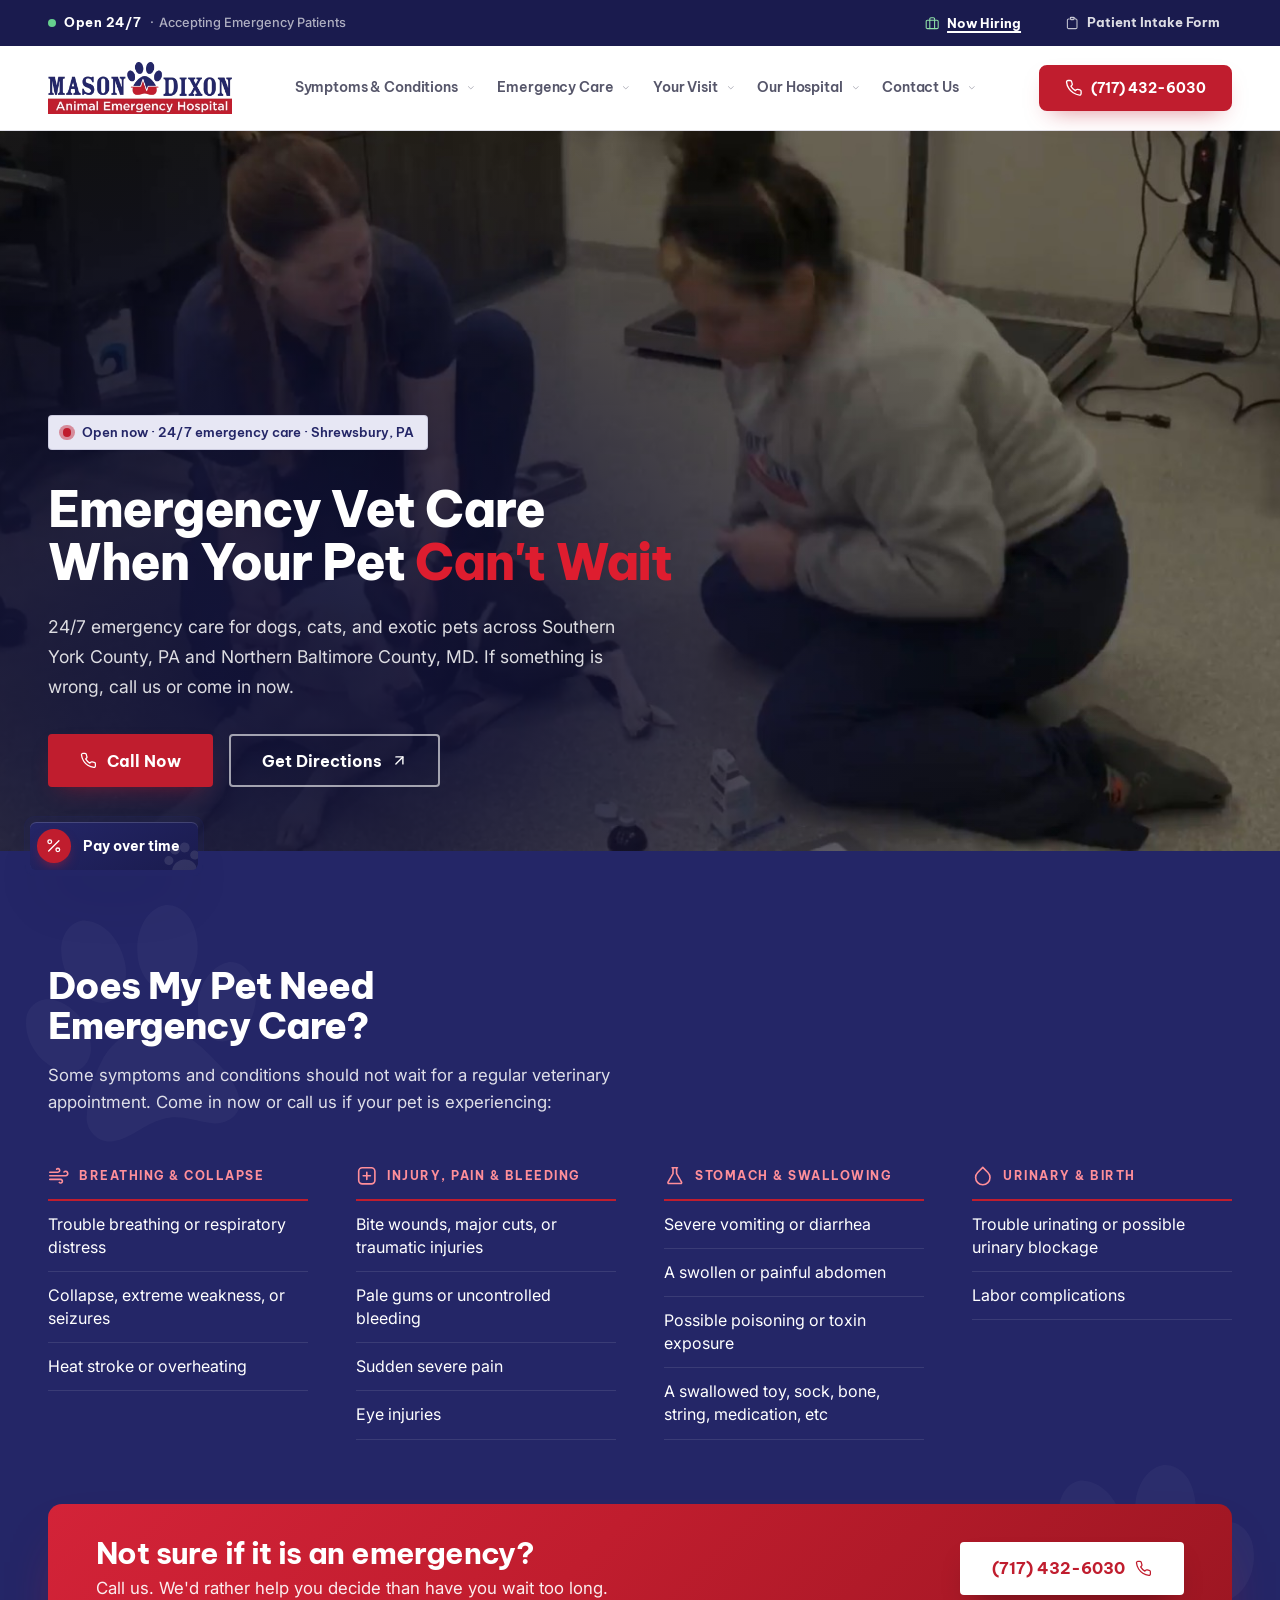
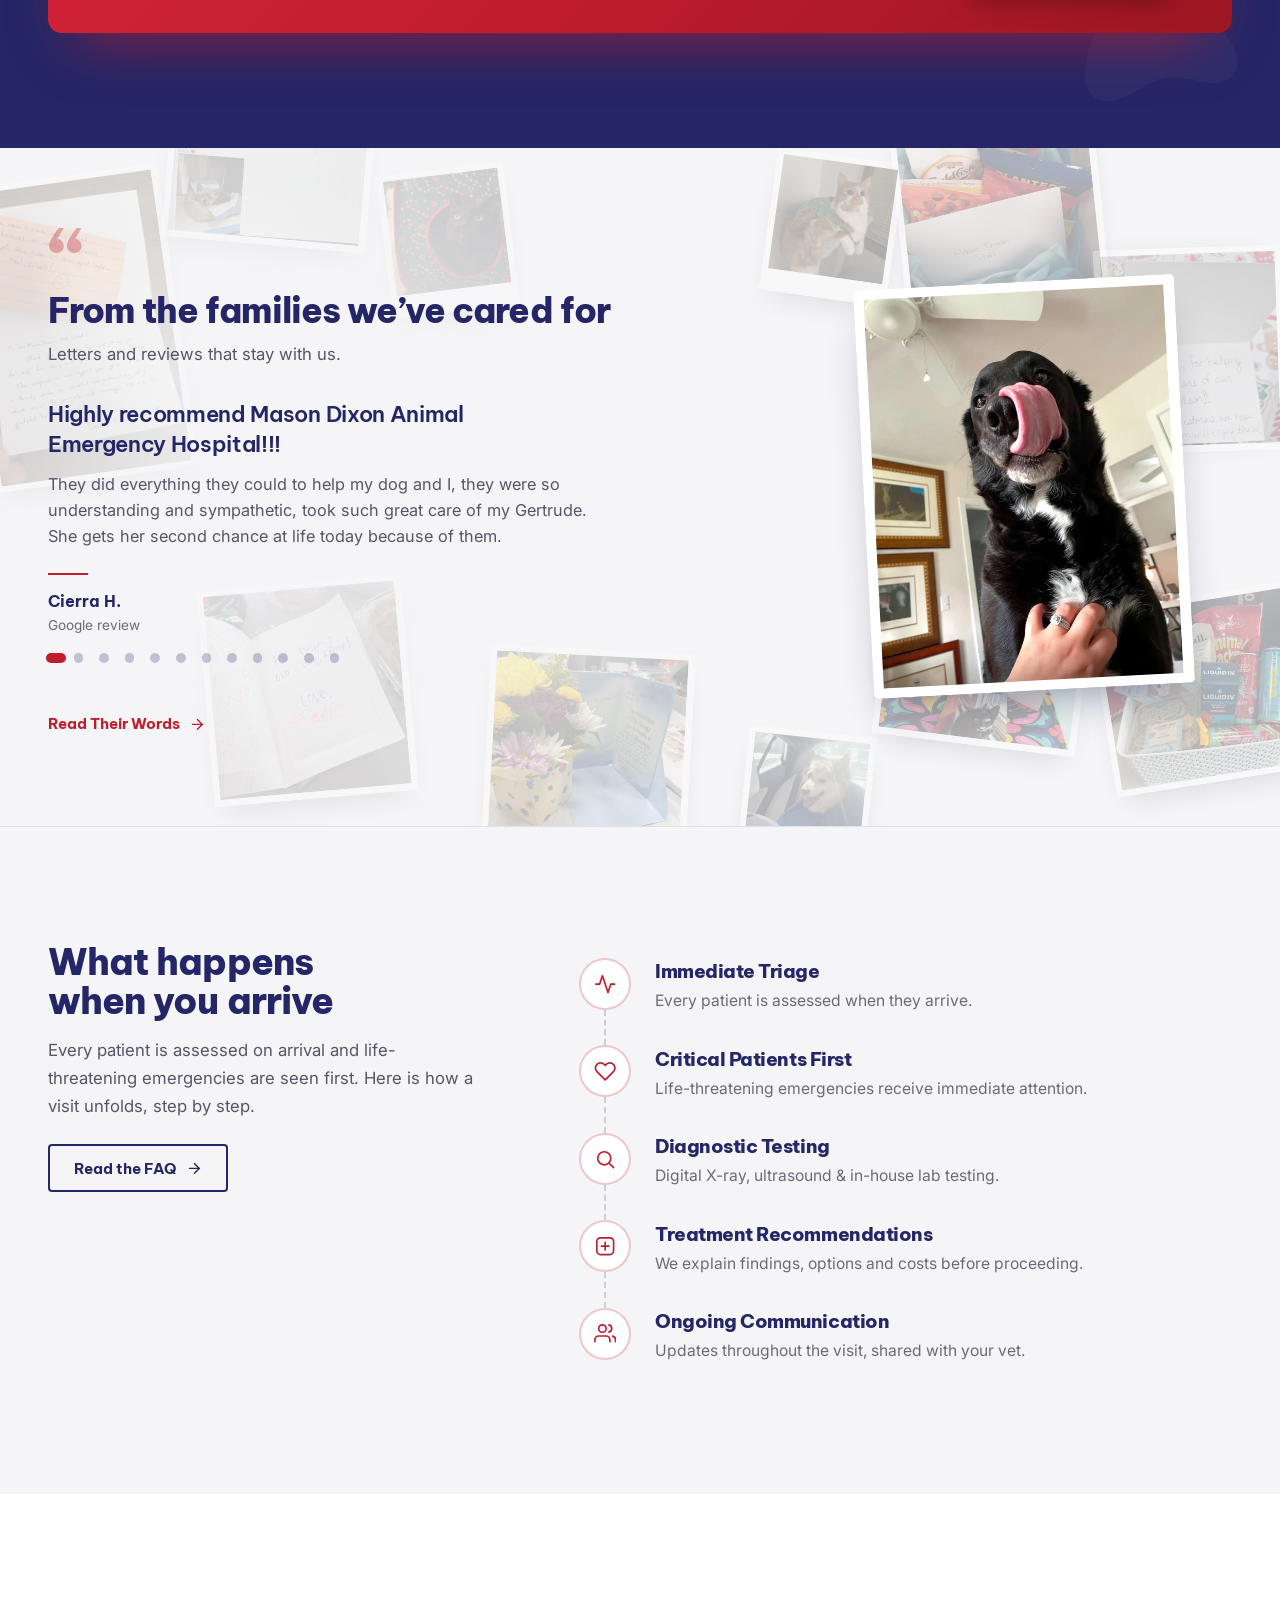
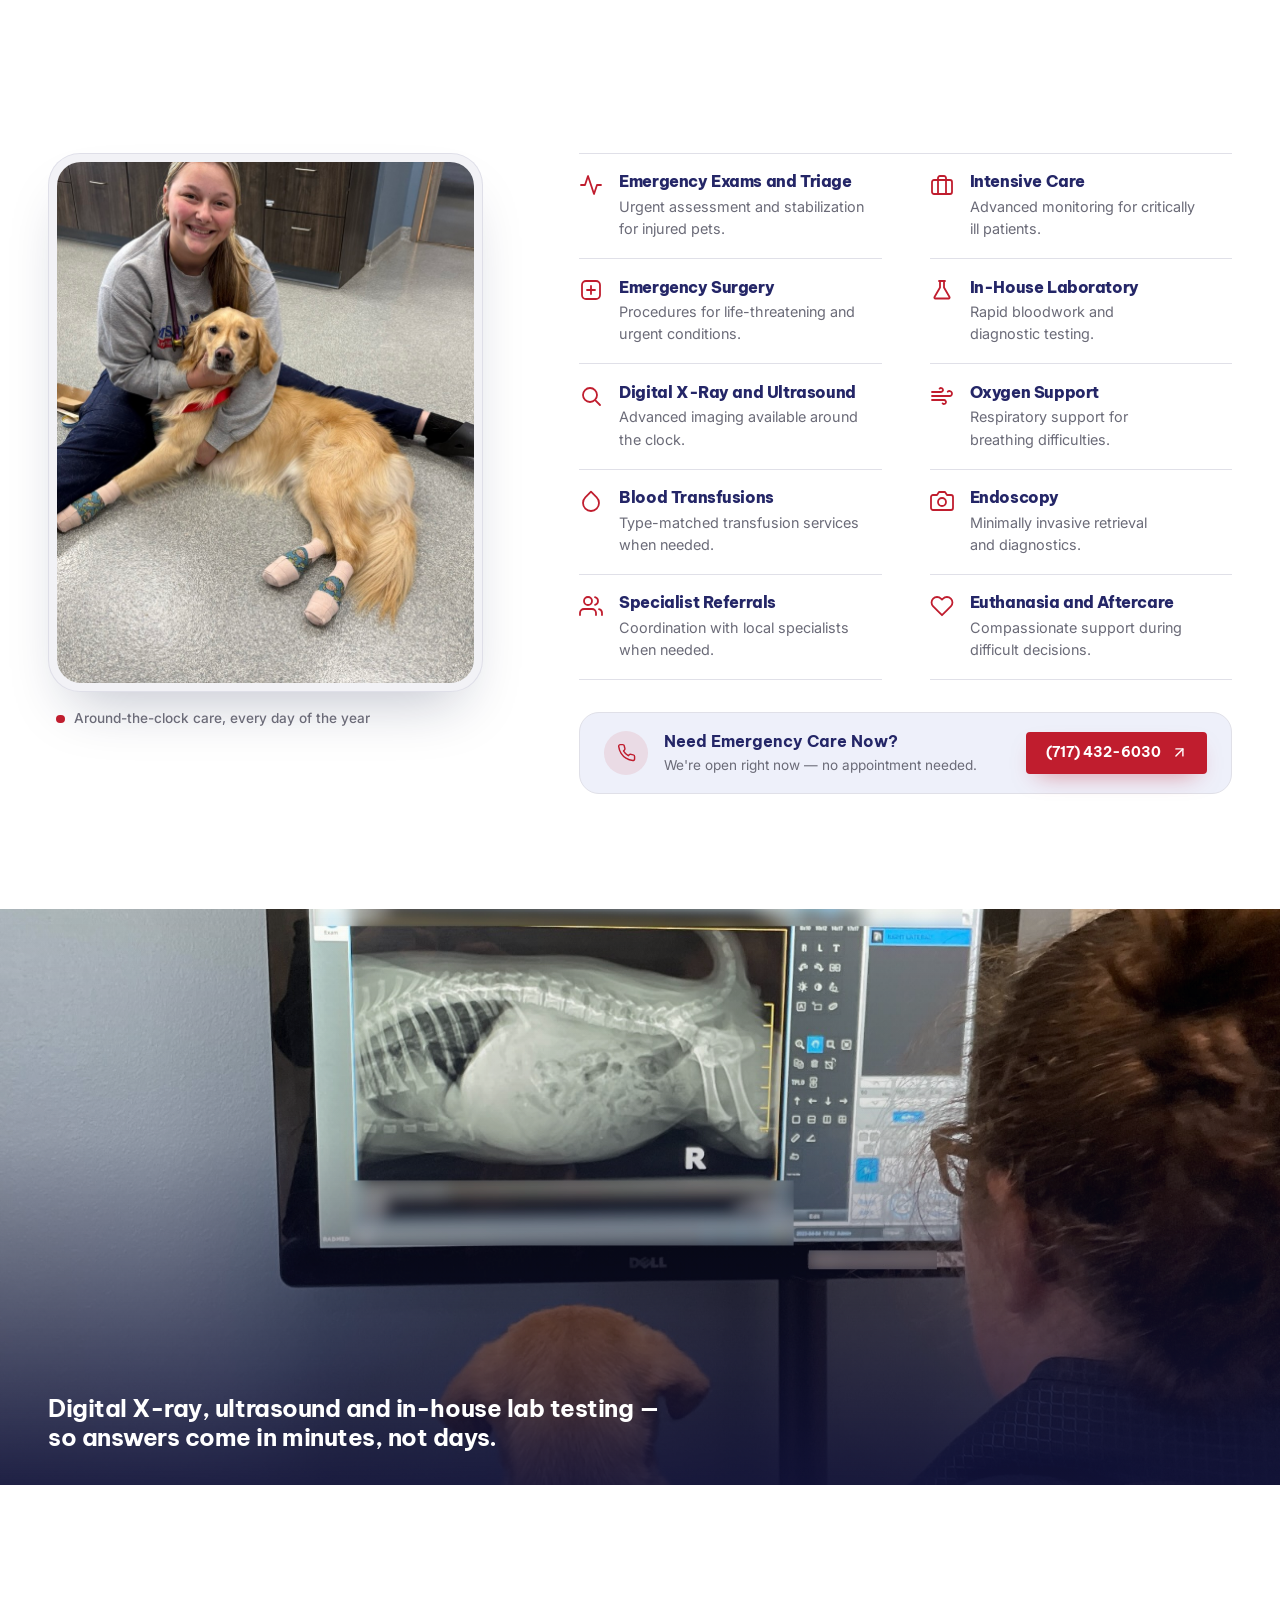
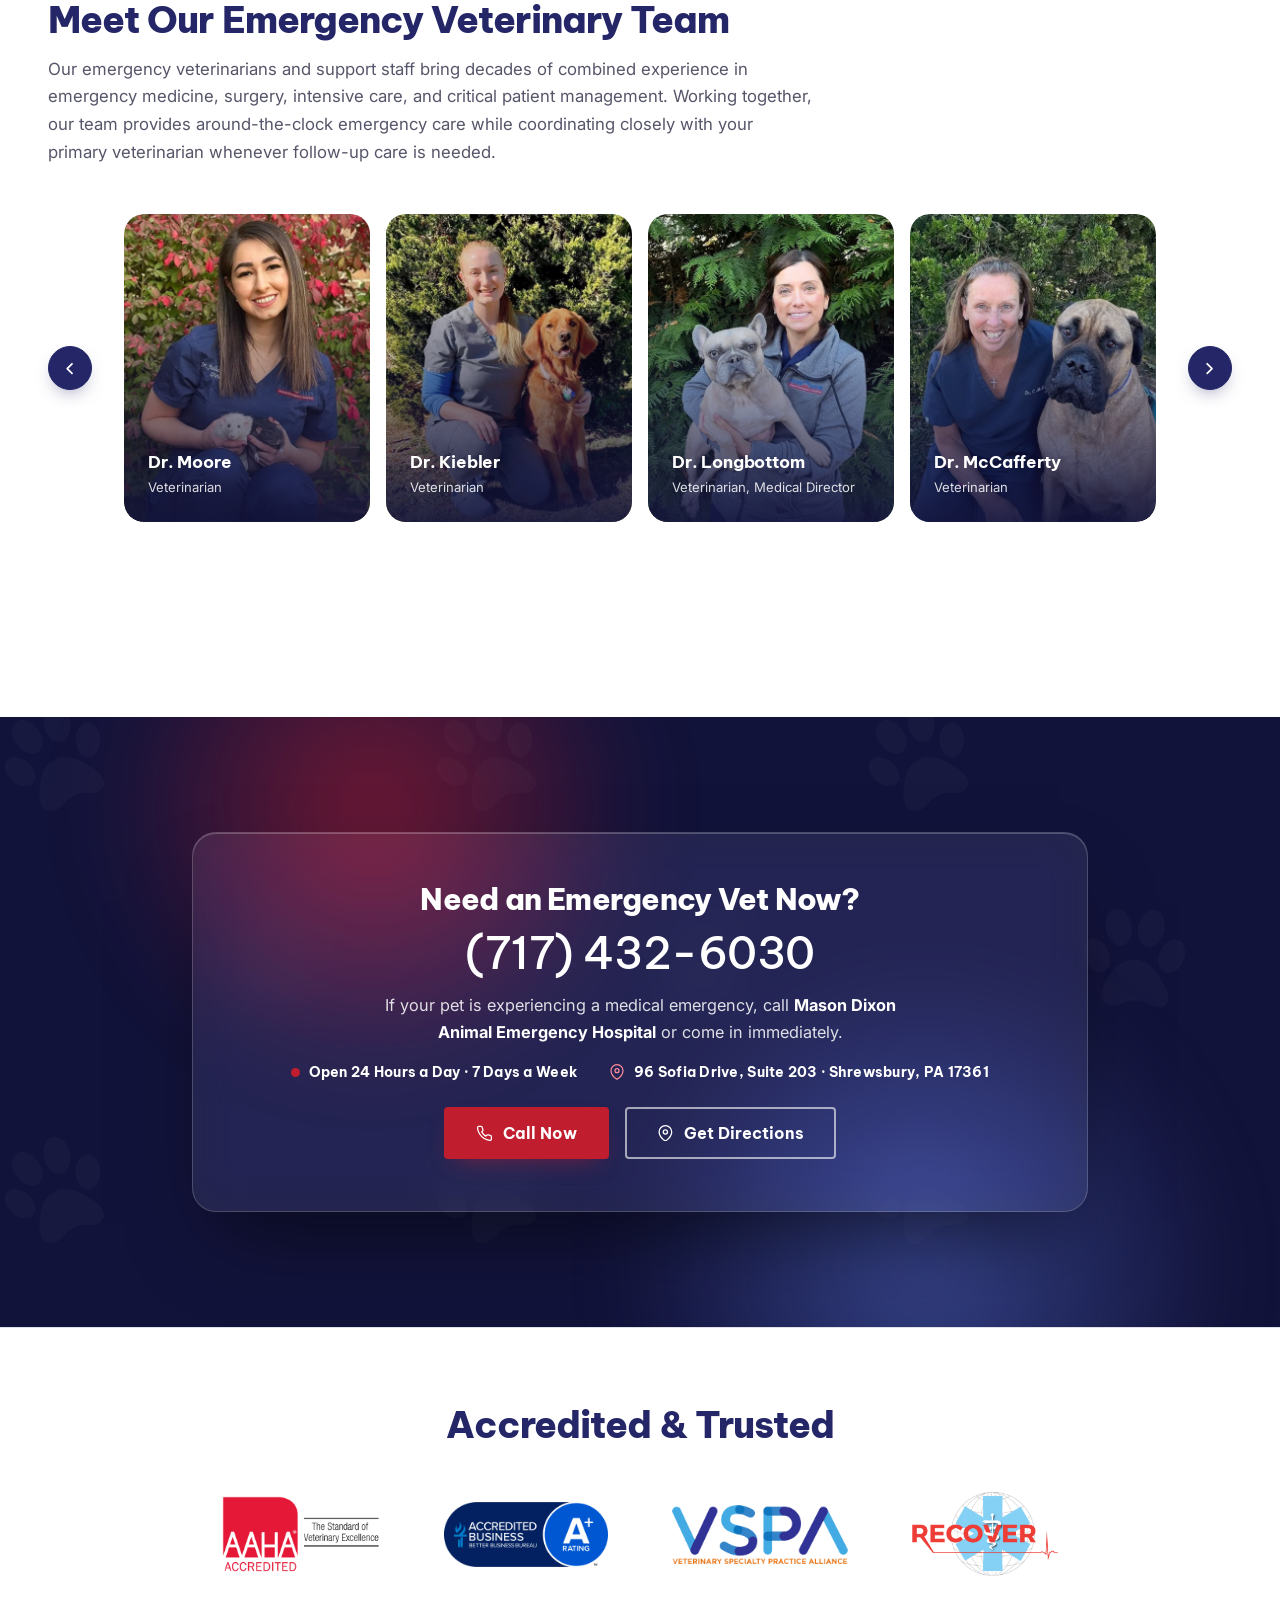
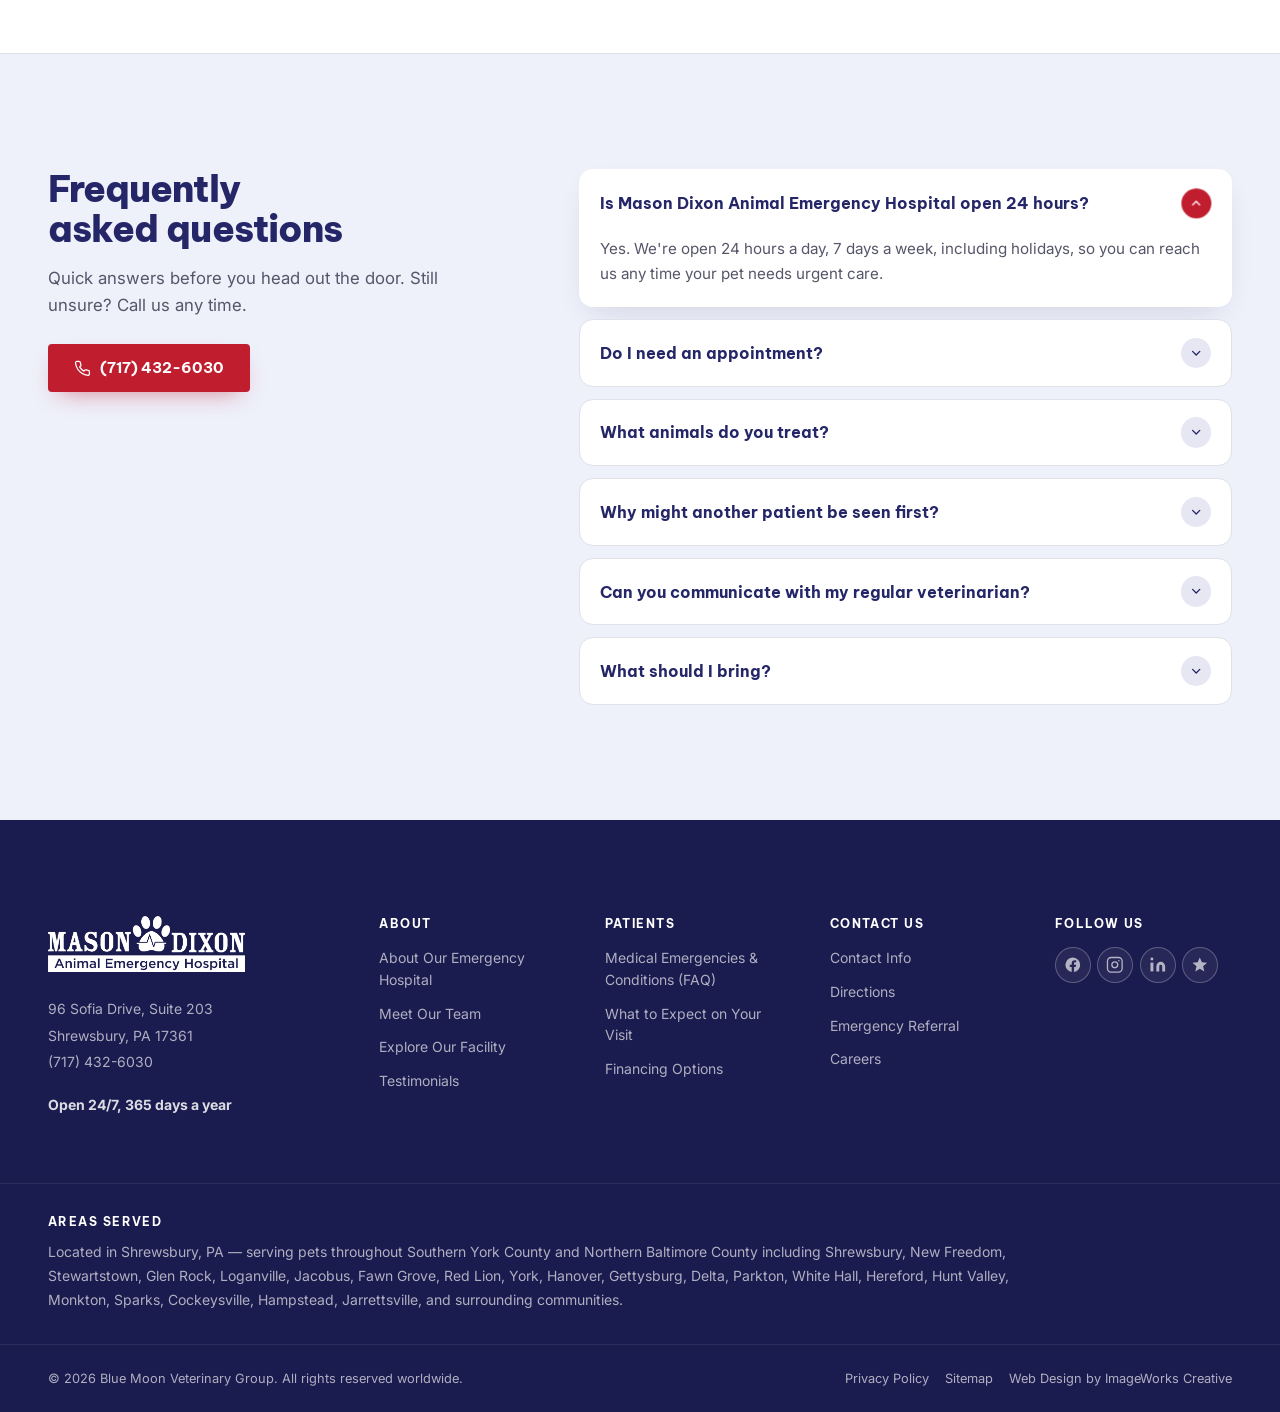
==== option-a/index.html @ 0b5f4458 "Option A footer: link every item to the official site's footer destinations Same pages and social pr" ====
<!doctype html>
<html lang="en">
<head>
  <meta charset="UTF-8" />
  <meta name="viewport" content="width=device-width, initial-scale=1, viewport-fit=cover" />
  <title>Mason Dixon Animal Emergency Hospital | 24/7 Emergency Vet Care in Shrewsbury, PA</title>
  <meta name="description" content="24/7 emergency veterinary care for dogs, cats, and exotic pets across Southern York County, PA and Northern Baltimore County, MD. Call (717) 432-6030 or come in now." />
  <meta name="theme-color" content="#242667" />

  <link rel="icon" href="data:image/svg+xml,%3Csvg xmlns='http://www.w3.org/2000/svg' viewBox='0 0 24 24'%3E%3Ccircle cx='12' cy='16' r='4' fill='%23c01d2e'/%3E%3Ccircle cx='5' cy='9' r='2.2' fill='%23c01d2e'/%3E%3Ccircle cx='9.5' cy='5.5' r='2.2' fill='%23c01d2e'/%3E%3Ccircle cx='14.5' cy='5.5' r='2.2' fill='%23c01d2e'/%3E%3Ccircle cx='19' cy='9' r='2.2' fill='%23c01d2e'/%3E%3C/svg%3E" />

  <link rel="preconnect" href="https://fonts.googleapis.com" />
  <link rel="preconnect" href="https://fonts.gstatic.com" crossorigin />
  <link href="https://fonts.googleapis.com/css2?family=Be+Vietnam+Pro:wght@500;600;700;800&family=Inter:ital,wght@0,400;0,500;0,600;1,400&display=swap" rel="stylesheet" />

  <script src="js/head.js?v=202610071935"></script>
  <link rel="stylesheet" href="css/base.css?v=202610071935" />
  <link rel="stylesheet" href="css/components.css?v=202610071935" />
  <link rel="stylesheet" href="css/sections.css?v=202610071935" />
  <link rel="stylesheet" href="css/motion.css?v=202610071935" />
  <link rel="stylesheet" href="css/menu.css?v=202610071935" />
</head>
<body>
  <a class="skip-link" href="#main">Skip to main content</a>

  <!-- ============================ Icon sprite ============================ -->
  <svg class="icon-sprite" aria-hidden="true">
    <defs>
      <symbol id="icon-chevron-down" viewBox="0 0 24 24" fill="none" stroke="currentColor" stroke-width="2.2" stroke-linecap="round" stroke-linejoin="round"><polyline points="6 9 12 15 18 9"/></symbol>
      <symbol id="icon-chevron-left" viewBox="0 0 24 24" fill="none" stroke="currentColor" stroke-width="2.2" stroke-linecap="round" stroke-linejoin="round"><polyline points="15 18 9 12 15 6"/></symbol>
      <symbol id="icon-chevron-right" viewBox="0 0 24 24" fill="none" stroke="currentColor" stroke-width="2.2" stroke-linecap="round" stroke-linejoin="round"><polyline points="9 18 15 12 9 6"/></symbol>
      <symbol id="icon-phone" viewBox="0 0 24 24" fill="none" stroke="currentColor" stroke-width="1.8" stroke-linecap="round" stroke-linejoin="round"><path d="M22 16.92v3a2 2 0 0 1-2.18 2 19.79 19.79 0 0 1-8.63-3.07 19.5 19.5 0 0 1-6-6 19.79 19.79 0 0 1-3.07-8.67A2 2 0 0 1 4.11 2h3a2 2 0 0 1 2 1.72c.13.96.36 1.9.7 2.81a2 2 0 0 1-.45 2.11L8.09 9.91a16 16 0 0 0 6 6l1.27-1.27a2 2 0 0 1 2.11-.45c.91.34 1.85.57 2.81.7A2 2 0 0 1 22 16.92z"/></symbol>
      <symbol id="icon-percent" viewBox="0 0 24 24" fill="none" stroke="currentColor" stroke-width="1.8" stroke-linecap="round" stroke-linejoin="round"><line x1="19" y1="5" x2="5" y2="19"/><circle cx="6.5" cy="6.5" r="2.5"/><circle cx="17.5" cy="17.5" r="2.5"/></symbol>
      <symbol id="icon-pin" viewBox="0 0 24 24" fill="none" stroke="currentColor" stroke-width="1.8" stroke-linecap="round" stroke-linejoin="round"><path d="M21 10c0 7-9 13-9 13s-9-6-9-13a9 9 0 0 1 18 0z"/><circle cx="12" cy="10" r="3"/></symbol>
      <symbol id="icon-arrow-up-right" viewBox="0 0 24 24" fill="none" stroke="currentColor" stroke-width="2" stroke-linecap="round" stroke-linejoin="round"><line x1="7" y1="17" x2="17" y2="7"/><polyline points="7 7 17 7 17 17"/></symbol>
      <symbol id="icon-arrow-right" viewBox="0 0 24 24" fill="none" stroke="currentColor" stroke-width="2" stroke-linecap="round" stroke-linejoin="round"><line x1="5" y1="12" x2="19" y2="12"/><polyline points="12 5 19 12 12 19"/></symbol>
      <symbol id="icon-pulse" viewBox="0 0 24 24" fill="none" stroke="currentColor" stroke-width="1.8" stroke-linecap="round" stroke-linejoin="round"><polyline points="22 12 18 12 15 21 9 3 6 12 2 12"/></symbol>
      <symbol id="icon-heart" viewBox="0 0 24 24" fill="none" stroke="currentColor" stroke-width="1.8" stroke-linecap="round" stroke-linejoin="round"><path d="M20.84 4.61a5.5 5.5 0 0 0-7.78 0L12 5.67l-1.06-1.06a5.5 5.5 0 0 0-7.78 7.78l1.06 1.06L12 21.23l7.78-7.78 1.06-1.06a5.5 5.5 0 0 0 0-7.78z"/></symbol>
      <symbol id="icon-briefcase" viewBox="0 0 24 24" fill="none" stroke="currentColor" stroke-width="1.8" stroke-linecap="round" stroke-linejoin="round"><rect x="2" y="7" width="20" height="14" rx="2"/><path d="M16 21V5a2 2 0 0 0-2-2h-4a2 2 0 0 0-2 2v16"/></symbol>
      <symbol id="icon-medical-cross" viewBox="0 0 24 24" fill="none" stroke="currentColor" stroke-width="1.8" stroke-linecap="round" stroke-linejoin="round"><rect x="3" y="3" width="18" height="18" rx="4"/><path d="M12 8v8M8 12h8"/></symbol>
      <symbol id="icon-flask" viewBox="0 0 24 24" fill="none" stroke="currentColor" stroke-width="1.8" stroke-linecap="round" stroke-linejoin="round"><path d="M9 3h6M10 3v6.5L4.5 19a1 1 0 0 0 .87 1.5h13.26a1 1 0 0 0 .87-1.5L14 9.5V3"/></symbol>
      <symbol id="icon-scan" viewBox="0 0 24 24" fill="none" stroke="currentColor" stroke-width="1.8" stroke-linecap="round" stroke-linejoin="round"><circle cx="11" cy="11" r="7"/><line x1="21" y1="21" x2="16.65" y2="16.65"/></symbol>
      <symbol id="icon-wind" viewBox="0 0 24 24" fill="none" stroke="currentColor" stroke-width="1.8" stroke-linecap="round" stroke-linejoin="round"><path d="M9.59 4.59A2 2 0 1 1 11 8H2m10.59 11.41A2 2 0 1 0 14 16H2m15.73-8.27A2.5 2.5 0 1 1 19.5 12H2"/></symbol>
      <symbol id="icon-droplet" viewBox="0 0 24 24" fill="none" stroke="currentColor" stroke-width="1.8" stroke-linecap="round" stroke-linejoin="round"><path d="M12 2.69l5.66 5.66a8 8 0 1 1-11.31 0z"/></symbol>
      <symbol id="icon-camera" viewBox="0 0 24 24" fill="none" stroke="currentColor" stroke-width="1.8" stroke-linecap="round" stroke-linejoin="round"><path d="M23 19a2 2 0 0 1-2 2H3a2 2 0 0 1-2-2V8a2 2 0 0 1 2-2h4l2-3h6l2 3h4a2 2 0 0 1 2 2z"/><circle cx="12" cy="13" r="4"/></symbol>
      <symbol id="icon-users" viewBox="0 0 24 24" fill="none" stroke="currentColor" stroke-width="1.8" stroke-linecap="round" stroke-linejoin="round"><path d="M17 21v-2a4 4 0 0 0-4-4H5a4 4 0 0 0-4 4v2"/><circle cx="9" cy="7" r="4"/><path d="M23 21v-2a4 4 0 0 0-3-3.87"/><path d="M16 3.13a4 4 0 0 1 0 7.75"/></symbol>
      <symbol id="icon-paw" viewBox="0 0 24 24" fill="currentColor"><circle cx="5.6" cy="12" r="2.2"/><circle cx="9.6" cy="7.4" r="2.4"/><circle cx="14.4" cy="7.4" r="2.4"/><circle cx="18.4" cy="12" r="2.2"/><path d="M12 13c-3.3 0-6 2.4-6 5.2 0 2.2 1.9 3.1 3.5 3.1 1.05 0 1.65-.42 2.5-.42s1.45.42 2.5.42c1.6 0 3.5-.9 3.5-3.1 0-2.8-2.7-5.2-6-5.2z"/></symbol>
      <symbol id="icon-facebook" viewBox="0 0 24 24" fill="currentColor"><path d="M22 12a10 10 0 1 0-11.5 9.95v-7.04H7.9V12h2.6V9.8c0-2.57 1.53-4 3.87-4 1.12 0 2.3.2 2.3.2v2.5h-1.3c-1.28 0-1.68.8-1.68 1.62V12h2.86l-.46 2.91h-2.4v7.04A10 10 0 0 0 22 12z"/></symbol>
      <symbol id="icon-instagram" viewBox="0 0 24 24" fill="none" stroke="currentColor" stroke-width="1.8" stroke-linecap="round" stroke-linejoin="round"><rect x="2" y="2" width="20" height="20" rx="5"/><circle cx="12" cy="12" r="4"/><circle cx="17.5" cy="6.5" r="1.1" fill="currentColor" stroke="none"/></symbol>
      <symbol id="icon-linkedin" viewBox="0 0 24 24" fill="currentColor"><path d="M16 8a6 6 0 0 1 6 6v7h-4v-7a2 2 0 0 0-2-2 2 2 0 0 0-2 2v7h-4v-7a6 6 0 0 1 6-6z"/><rect x="2" y="9" width="4" height="12"/><circle cx="4" cy="4" r="2"/></symbol>
      <symbol id="icon-star" viewBox="0 0 24 24" fill="currentColor"><polygon points="12 2 14.9 8.6 22 9.3 16.5 14 18.2 21 12 17.3 5.8 21 7.5 14 2 9.3 9.1 8.6"/></symbol>
      <symbol id="icon-clipboard" viewBox="0 0 24 24" fill="none" stroke="currentColor" stroke-width="1.8" stroke-linecap="round" stroke-linejoin="round"><path d="M9 3h6a2 2 0 0 1 2 2h1a2 2 0 0 1 2 2v12a2 2 0 0 1-2 2H6a2 2 0 0 1-2-2V7a2 2 0 0 1 2-2h1"/><rect x="9" y="2" width="6" height="4" rx="1"/></symbol>
      <symbol id="icon-close" viewBox="0 0 24 24" fill="none" stroke="currentColor" stroke-width="2" stroke-linecap="round"><line x1="6" y1="6" x2="18" y2="18"/><line x1="18" y1="6" x2="6" y2="18"/></symbol>
      <symbol id="icon-menu" viewBox="0 0 24 24" fill="none" stroke="currentColor" stroke-width="2" stroke-linecap="round"><line x1="3" y1="6" x2="21" y2="6"/><line x1="3" y1="12" x2="21" y2="12"/><line x1="3" y1="18" x2="21" y2="18"/></symbol>
    </defs>
  </svg>

  <!-- ============================ Header ============================ -->
  <header class="site-header" data-site-header>

    <!-- Tier 1 — utility -->
    <div class="util">
      <div class="container util__inner">
        <p class="status">
          <span class="status__dot" aria-hidden="true"></span>
          <span class="status__label">Open 24/7</span>
          <span class="status__note status__note--mid">Accepting Emergency Patients</span>
          <span class="status__note status__note--wide">Critical Patients Treated First</span>
        </p>

        <nav class="util__links" aria-label="Quick links">
          <a class="util__job is-hiring" href="/careers">
            <svg aria-hidden="true"><use href="#icon-briefcase"/></svg>
            <span class="sr-only">Now Hiring — Apply Here</span><span class="job-flip" aria-hidden="true"><span class="job-flip__track"><span>Now Hiring</span><span>Apply Here<span class="job-flip__arrow">→</span></span></span></span>
          </a>
          <a href="https://form.jotform.com/262285054603050">
            <svg aria-hidden="true"><use href="#icon-clipboard"/></svg>
            Patient Intake Form
          </a>
        </nav>
      </div>
    </div>

    <!-- Tier 2 — main -->
    <div class="navbar">
      <div class="container navbar__inner">

        <a class="logo" href="/" aria-label="Mason Dixon Animal Emergency Hospital — home">
          <img src="../assets/images/logo.png" alt="Mason Dixon Animal Emergency Hospital" width="327" height="94" />
        </a>

        <nav class="nav" id="primary-nav" aria-label="Primary" data-nav>

          <button type="button" class="nav__close" data-nav-close>
            <svg aria-hidden="true"><use href="#icon-close"/></svg>
            <span class="sr-only">Close menu</span>
          </button>

          <ul class="nav__list">

            <!-- ---------------- Symptoms & Conditions ---------------- -->
            <li class="nav__item" data-nav-item>
              <button type="button" class="nav__btn" data-nav-btn aria-expanded="false" aria-controls="panel-symptoms">
                Symptoms &amp; Conditions
                <svg class="nav__chev" aria-hidden="true"><use href="#icon-chevron-down"/></svg>
              </button>
              <div class="panel" id="panel-symptoms">
                <div class="panel__lead">
                  <a class="pfeat" href="/is-this-an-emergency">
                    <span class="pfeat__title">Is This an Emergency?</span>
                    <span class="pfeat__desc">Check the signs that shouldn't wait.</span>
                  </a>
                </div>
                <div class="panel__groups">
                  <div class="pgroup">
                    <ul class="panel__list">
                      <li>
                        <a class="pitem" href="/medical-emergencies-conditions">
                          <span class="pitem__text">
                            <span class="pitem__title">Medical Emergencies &amp; Conditions</span>
                            <span class="pitem__desc">What we treat, around the clock.</span>
                          </span>
                        </a>
                      </li>
                      <li>
                        <a class="pitem" href="/pet-emergency-symptoms">
                          <span class="pitem__text">
                            <span class="pitem__title">Pet Emergency Symptoms</span>
                            <span class="pitem__desc">What to watch for, symptom by symptom.</span>
                          </span>
                        </a>
                      </li>
                    </ul>
                  </div>
                </div>
              </div>
            </li>

            <!-- ---------------- Emergency Care ---------------- -->
            <li class="nav__item" data-nav-item>
              <button type="button" class="nav__btn" data-nav-btn aria-expanded="false" aria-controls="panel-care">
                Emergency Care
                <svg class="nav__chev" aria-hidden="true"><use href="#icon-chevron-down"/></svg>
              </button>
              <div class="panel panel--wide" id="panel-care">
                <div class="panel__groups">
                  <div class="pgroup-col">
                    <div class="pgroup">
                      <span class="pgroup__label">Treatment</span>
                      <ul class="panel__list">
                        <li>
                          <a class="pitem" href="/outpatient-care">
                            <span class="pitem__text">
                              <span class="pitem__title">Outpatient Treatment</span>
                              <span class="pitem__desc">Treated and discharged, no admission.</span>
                            </span>
                          </a>
                        </li>
                        <li>
                          <a class="pitem" href="/intensive-care">
                            <span class="pitem__text">
                              <span class="pitem__title">Intensive Care</span>
                              <span class="pitem__desc">Advanced monitoring for critical patients.</span>
                            </span>
                          </a>
                        </li>
                        <li>
                          <a class="pitem" href="/emergency-surgery">
                            <span class="pitem__text">
                              <span class="pitem__title">Emergency Surgery</span>
                              <span class="pitem__desc">Procedures for life-threatening conditions.</span>
                            </span>
                          </a>
                        </li>
                      </ul>
                    </div>

                    <div class="pgroup">
                      <span class="pgroup__label">Stabilization</span>
                      <ul class="panel__list">
                        <li>
                          <a class="pitem" href="/oxygen-supplementation">
                            <span class="pitem__text">
                              <span class="pitem__title">Oxygen Support</span>
                              <span class="pitem__desc">Support for breathing difficulty.</span>
                            </span>
                          </a>
                        </li>
                        <li>
                          <a class="pitem" href="/blood-transfusions">
                            <span class="pitem__text">
                              <span class="pitem__title">Blood Transfusions</span>
                              <span class="pitem__desc">Type-matched transfusion services.</span>
                            </span>
                          </a>
                        </li>
                      </ul>
                    </div>
                  </div>

                  <div class="pgroup-col">
                    <div class="pgroup">
                      <span class="pgroup__label">Diagnostics</span>
                      <ul class="panel__list">
                        <li>
                          <a class="pitem" href="/house-laboratory">
                            <span class="pitem__text">
                              <span class="pitem__title">In-House Laboratory</span>
                              <span class="pitem__desc">Rapid bloodwork and diagnostic testing.</span>
                            </span>
                          </a>
                        </li>
                        <li>
                          <a class="pitem" href="/radiology-ultrasound">
                            <span class="pitem__text">
                              <span class="pitem__title">X-Ray &amp; Ultrasound</span>
                              <span class="pitem__desc">Advanced imaging around the clock.</span>
                            </span>
                          </a>
                        </li>
                        <li>
                          <a class="pitem" href="/endoscopy">
                            <span class="pitem__text">
                              <span class="pitem__title">Endoscopy</span>
                              <span class="pitem__desc">Minimally invasive retrieval and diagnostics.</span>
                            </span>
                          </a>
                        </li>
                      </ul>
                    </div>

                    <div class="pgroup">
                      <span class="pgroup__label">Continuing care</span>
                      <ul class="panel__list">
                        <li>
                          <a class="pitem" href="/specialist-referrals">
                            <span class="pitem__text">
                              <span class="pitem__title">Specialist Referrals</span>
                              <span class="pitem__desc">Coordination with local specialists.</span>
                            </span>
                          </a>
                        </li>
                        <li>
                          <a class="pitem" href="/euthanasia-aftercare-services">
                            <span class="pitem__text">
                              <span class="pitem__title">Euthanasia &amp; Aftercare</span>
                              <span class="pitem__desc">Compassionate support for hard decisions.</span>
                            </span>
                          </a>
                        </li>
                      </ul>
                    </div>
                  </div>
                </div>
              </div>
            </li>

            <!-- ---------------- Your Visit ---------------- -->
            <li class="nav__item" data-nav-item>
              <button type="button" class="nav__btn" data-nav-btn aria-expanded="false" aria-controls="panel-visit">
                Your Visit
                <svg class="nav__chev" aria-hidden="true"><use href="#icon-chevron-down"/></svg>
              </button>
              <div class="panel" id="panel-visit">
                <div class="panel__groups">
                  <div class="pgroup">
                    <span class="pgroup__label">Before you arrive</span>
                    <ul class="panel__list">
                      <li>
                        <a class="pitem" href="/what-expect-during-your-visit">
                          <span class="pitem__text">
                            <span class="pitem__title">What to Expect</span>
                            <span class="pitem__desc">From arrival to discharge, step by step.</span>
                          </span>
                        </a>
                      </li>
                      <li>
                        <a class="pitem" href="/triage-levels-patient-illness">
                          <span class="pitem__text">
                            <span class="pitem__title">Triage Policies</span>
                            <span class="pitem__desc">Medical triage, not arrival order.</span>
                          </span>
                        </a>
                      </li>
                      <li>
                        <a class="pitem" href="/faqs">
                          <span class="pitem__text">
                            <span class="pitem__title">FAQs</span>
                            <span class="pitem__desc">The questions we hear most.</span>
                          </span>
                        </a>
                      </li>
                    </ul>
                  </div>

                  <div class="pgroup">
                    <span class="pgroup__label">Paying for care</span>
                    <ul class="panel__list">
                      <li>
                        <a class="pitem" href="/financing-options">
                          <span class="pitem__text">
                            <span class="pitem__title">Financing Options</span>
                            <span class="pitem__desc">Payment plans and what we accept.</span>
                          </span>
                        </a>
                      </li>
                      <li>
                        <a class="pitem" href="/mason-dixon-miracle-fund">
                          <span class="pitem__text">
                            <span class="pitem__title">Miracle Fund</span>
                            <span class="pitem__desc">Help for families facing hard costs.</span>
                          </span>
                        </a>
                      </li>
                    </ul>
                  </div>
                </div>
              </div>
            </li>

            <!-- ---------------- Our Hospital ---------------- -->
            <li class="nav__item" data-nav-item>
              <button type="button" class="nav__btn" data-nav-btn aria-expanded="false" aria-controls="panel-hospital">
                Our Hospital
                <svg class="nav__chev" aria-hidden="true"><use href="#icon-chevron-down"/></svg>
              </button>
              <div class="panel panel--wide panel--right" id="panel-hospital">
                <div class="panel__groups">
                  <div class="pgroup-col">
                    <div class="pgroup">
                      <span class="pgroup__label">The hospital</span>
                      <ul class="panel__list">
                        <li>
                          <a class="pitem" href="/about-our-emergency-hospital">
                            <span class="pitem__text">
                              <span class="pitem__title">About Mason Dixon</span>
                              <span class="pitem__desc">Who we are and how we work.</span>
                            </span>
                          </a>
                        </li>
                        <li>
                          <a class="pitem" href="/meet-our-team">
                            <span class="pitem__text">
                              <span class="pitem__title">Our Team</span>
                              <span class="pitem__desc">The doctors and nurses on shift.</span>
                            </span>
                          </a>
                        </li>
                        <li>
                          <a class="pitem" href="/explore-our-facility">
                            <span class="pitem__text">
                              <span class="pitem__title">Our Facility</span>
                              <span class="pitem__desc">A look inside the hospital.</span>
                            </span>
                          </a>
                        </li>
                        <li>
                          <a class="pitem" href="/careers">
                            <span class="pitem__text">
                              <span class="pitem__title">Careers</span>
                              <span class="pitem__desc">Open roles on our team.</span>
                            </span>
                          </a>
                        </li>
                      </ul>
                    </div>
                  </div>

                  <div class="pgroup-col">
                    <div class="pgroup">
                      <span class="pgroup__label">For pet owners</span>
                      <ul class="panel__list">
                        <li>
                          <a class="pitem" href="/reviews">
                            <span class="pitem__text">
                              <span class="pitem__title">Testimonials</span>
                              <span class="pitem__desc">What other families have said.</span>
                            </span>
                          </a>
                        </li>
                        <li>
                          <a class="pitem" href="/blog">
                            <span class="pitem__text">
                              <span class="pitem__title">Resources / Blog</span>
                              <span class="pitem__desc">Guides and reading for pet owners.</span>
                            </span>
                          </a>
                        </li>
                        <li>
                          <a class="pitem" href="/grief-counseling">
                            <span class="pitem__text">
                              <span class="pitem__title">Grief Counseling</span>
                              <span class="pitem__desc">Support after losing a pet.</span>
                            </span>
                          </a>
                        </li>
                        <li>
                          <a class="pitem" href="/additional-pet-care-resources">
                            <span class="pitem__text">
                              <span class="pitem__title">Additional Pet Resources</span>
                              <span class="pitem__desc">Local services beyond emergency care.</span>
                            </span>
                          </a>
                        </li>
                      </ul>
                    </div>
                  </div>
                </div>
              </div>
            </li>

            <!-- ---------------- Contact Us ---------------- -->
            <li class="nav__item" data-nav-item>
              <button type="button" class="nav__btn" data-nav-btn aria-expanded="false" aria-controls="panel-contact">
                Contact Us
                <svg class="nav__chev" aria-hidden="true"><use href="#icon-chevron-down"/></svg>
              </button>
              <div class="panel panel--right" id="panel-contact">
                <div class="panel__groups">
                  <div class="pgroup">
                    <span class="pgroup__label">Pet owners</span>
                    <ul class="panel__list">
                      <li>
                        <a class="pitem" href="/contact-us">
                          <span class="pitem__text">
                            <span class="pitem__title">Contact Information</span>
                            <span class="pitem__desc">Phone, hours and how to reach us.</span>
                          </span>
                        </a>
                      </li>
                      <li>
                        <a class="pitem" href="https://www.google.com/maps/place/Mason+Dixon+Animal+Emergency+Hospital/@39.7568262,-76.6723362,17z" target="_blank" rel="noopener">
                          <span class="pitem__text">
                            <span class="pitem__title">Directions</span>
                            <span class="pitem__desc">96 Sofia Drive, Shrewsbury PA.</span>
                          </span>
                        </a>
                      </li>
                    </ul>
                  </div>

                  <div class="pgroup">
                    <span class="pgroup__label">Referring veterinarians</span>
                    <ul class="panel__list">
                      <li>
                        <a class="pitem" href="/vet-referrals">
                          <span class="pitem__text">
                            <span class="pitem__title">Emergency Referral</span>
                            <span class="pitem__desc">For veterinarians sending a patient.</span>
                          </span>
                        </a>
                      </li>
                      <li>
                        <a class="pitem" href="/ultrasound-referrals">
                          <span class="pitem__text">
                            <span class="pitem__title">Ultrasound Referral</span>
                            <span class="pitem__desc">Request a referral ultrasound.</span>
                          </span>
                        </a>
                      </li>
                    </ul>
                  </div>
                </div>

                <div class="pfoot">
                  <p class="pfoot__status">
                    <span class="status__dot" aria-hidden="true"></span>
                    Open 24 hours, every day
                  </p>
                  <p class="pfoot__addr">96 Sofia Drive, Suite 203 · Shrewsbury, PA 17361</p>
                  <a class="pfoot__call" href="tel:+17174326030">(717) 432-6030</a>
                </div>
              </div>
            </li>

          </ul>

          <div class="nav__util">
            <a class="is-hiring" href="/careers">
              <svg aria-hidden="true"><use href="#icon-briefcase"/></svg>
              <span class="sr-only">Now Hiring — Apply Here</span><span class="job-flip" aria-hidden="true"><span class="job-flip__track"><span>Now Hiring</span><span>Apply Here<span class="job-flip__arrow">→</span></span></span></span>
            </a>
            <a href="https://form.jotform.com/262285054603050">
              <svg aria-hidden="true"><use href="#icon-clipboard"/></svg>
              Patient Intake Form
            </a>
          </div>
        </nav>

        <a class="btn btn--primary navbar__call" href="tel:+17174326030">
          <svg class="btn-icon" aria-hidden="true"><use href="#icon-phone"/></svg>
          (717) 432-6030
        </a>

        <button type="button" class="nav-toggle" data-nav-toggle aria-expanded="false" aria-controls="primary-nav">
          <svg class="nav-toggle__open" aria-hidden="true"><use href="#icon-menu"/></svg>
          <svg class="nav-toggle__close" aria-hidden="true"><use href="#icon-close"/></svg>
          <span class="sr-only">Toggle navigation menu</span>
        </button>

      </div>
    </div>
  </header>

  <div class="nav-veil" data-nav-veil></div>

  <main id="main">
    <!-- ============================ Hero ============================ -->
    <section class="hero" aria-labelledby="hero-heading">
      <div class="hero__bg" aria-hidden="true">
        <video class="hero__video" autoplay muted loop playsinline preload="metadata" poster="../assets/images/hero.jpg" data-hero-video aria-hidden="true">
          <source src="../assets/video/hero.mp4" type="video/mp4" />
        </video>
      </div>

      <div class="container hero__inner">
        <div class="hero__copy" data-reveal-stagger>
          <span class="hero__status"><span class="live-dot" aria-hidden="true"></span>Open now · 24/7 emergency care · Shrewsbury, PA</span>
          <h1 id="hero-heading">Emergency Vet Care <br class="hero__br" />When Your Pet <em>Can't Wait</em></h1>
          <p>24/7 emergency care for dogs, cats, and exotic pets across Southern York County, PA and Northern Baltimore County, MD. If something is wrong, call us or come in now.</p>
          <div class="btn-row">
            <a class="btn btn--primary btn--lg" href="tel:+17174326030">
              <svg class="btn__icon" aria-hidden="true"><use href="#icon-phone"/></svg>
              <span>Call Now</span>
            </a>
            <a class="btn btn--ghost btn--lg" href="https://www.google.com/maps/search/?api=1&query=96+Sofia+Drive+Suite+203+Shrewsbury+PA+17361" target="_blank" rel="noopener">
              <span>Get Directions</span>
              <svg class="btn__icon btn__icon--trail" aria-hidden="true"><use href="#icon-arrow-up-right"/></svg>
            </a>
          </div>
        </div>
      </div>
    </section>

    <!-- ============================ Emergency symptoms ============================ -->
    <section class="section section--navy symptoms" id="emergency-care" aria-labelledby="symptoms-heading">
      <div class="container">
        <div class="symptoms__head" data-reveal>
          <h2 id="symptoms-heading">Does My Pet Need Emergency Care?</h2>
          <p>Some symptoms and conditions should not wait for a regular veterinary appointment. Come in now or call us if your pet is experiencing:</p>
        </div>

        <div class="symptoms__groups" data-reveal-stagger>
          <div class="sgroup">
            <h3><svg class="sgroup__icon" aria-hidden="true"><use href="#icon-wind"/></svg>Breathing &amp; collapse</h3>
            <ul><li>Trouble breathing or respiratory distress</li><li>Collapse, extreme weakness, or seizures</li><li>Heat stroke or overheating</li></ul>
          </div>
          <div class="sgroup">
            <h3><svg class="sgroup__icon" aria-hidden="true"><use href="#icon-medical-cross"/></svg>Injury, pain &amp; bleeding</h3>
            <ul><li>Bite wounds, major cuts, or traumatic injuries</li><li>Pale gums or uncontrolled bleeding</li><li>Sudden severe pain</li><li>Eye injuries</li></ul>
          </div>
          <div class="sgroup">
            <h3><svg class="sgroup__icon" aria-hidden="true"><use href="#icon-flask"/></svg>Stomach &amp; Swallowing</h3>
            <ul><li>Severe vomiting or diarrhea</li><li>A swollen or painful abdomen</li><li>Possible poisoning or toxin exposure</li><li>A swallowed toy, sock, bone, string, medication, etc</li></ul>
          </div>
          <div class="sgroup">
            <h3><svg class="sgroup__icon" aria-hidden="true"><use href="#icon-droplet"/></svg>Urinary &amp; birth</h3>
            <ul><li>Trouble urinating or possible urinary blockage</li><li>Labor complications</li></ul>
          </div>
        </div>

        <div class="symptoms__cta" data-reveal>
          <div>
            <strong>Not sure if it is an emergency?</strong>
            <p>Call us. We'd rather help you decide than have you wait too long.</p>
          </div>
          <a class="btn btn--primary btn--lg" href="tel:+17174326030">
            <span>(717) 432-6030</span>
            <span class="btn__orb" aria-hidden="true"><svg><use href="#icon-phone"/></svg></span>
          </a>
        </div>
      </div>
    </section>

    <!-- ============================ Reviews ============================ -->
    <section class="section reviews" id="reviews" aria-labelledby="reviews-heading">
      <!-- Real thank-you cards, gifts and the reviewers' pets, as a faint backdrop. Whichever one belongs to
           the slide on show travels to the featured spot beside the copy (see initReviews) -->
      <div class="reviews__backdrop" aria-hidden="true">
        <img id="photo-dozer" class="letter" style="--x: -2%; --y: 4%; --r: -8deg;" src="../assets/images/option-a/letters/letter-dozer.jpg" alt="" data-alt="A handwritten thank-you card to the Mason Dixon ER staff from Dozer and his Paw-rents, with an orange sticky note on top" width="524" height="800" loading="lazy" />
        <img id="photo-coco" class="letter" style="--x: 13%; --y: -5%; --r: 5deg;" src="../assets/images/option-a/letters/letter-coco.jpg" alt="" data-alt="A message written in Coco's voice to her parents, with a photo of a small Yorkshire terrier resting in a cozy bed" width="800" height="492" loading="lazy" />
        <img id="photo-gertrude" class="letter" style="--x: -5%; --y: 60%; --r: 6deg;" src="../assets/images/option-a/letters/letter-gertrude.jpg" alt="" data-alt="Gertrude, a black dog with a white chest, licking her nose as her owner scratches her chest" width="618" height="800" loading="lazy" />
        <img id="photo-remy" class="letter" style="--x: 16%; --y: 64%; --r: -5deg;" src="../assets/images/option-a/letters/letter-remy.jpg" alt="" data-alt="A child's card in purple and pink marker with crayon flowers, next to a box of chocolate chip cookies" width="753" height="800" loading="lazy" />
        <img id="photo-difference" class="letter" style="--x: 38%; --y: 74%; --r: 3deg;" src="../assets/images/option-a/letters/letter-difference.jpg" alt="" data-alt="A blue card reading &lsquo;The countless little things you do make a huge difference&rsquo; beside a bouquet of yellow, white and purple flowers" width="800" height="774" loading="lazy" />
        <img id="photo-staff" class="letter" style="--x: 70%; --y: -6%; --r: -6deg;" src="../assets/images/option-a/letters/letter-staff.jpg" alt="" data-alt="A basket of snacks with an envelope addressed to the Mason Dixon staff" width="800" height="726" loading="lazy" />
        <img id="photo-willie" class="letter" style="--x: 85%; --y: 16%; --r: 88deg;" src="../assets/images/option-a/letters/letter-willie.jpg" alt="" data-alt="A Christmas card thanking the team for taking care of Willie Nelson" data-upright="90" width="800" height="728" loading="lazy" />
        <img id="photo-treats" class="letter" style="--x: 69%; --y: 58%; --r: 7deg;" src="../assets/images/option-a/letters/letter-treats.jpg" alt="" data-alt="An arched pink thank-you card and a photo of a black kitten" width="800" height="800" loading="lazy" />
        <img id="photo-amazing" class="letter" style="--x: 86%; --y: 66%; --r: -9deg;" src="../assets/images/option-a/letters/letter-amazing.jpg" alt="" data-alt="A gift basket with cookies, snacks, drinks and a card asking &lsquo;Could you be any more amazing?&rsquo;" width="800" height="731" loading="lazy" />
        <!-- The reviewers' pets, pinned among the cards -->
        <img id="photo-lana" class="letter letter--pet" style="--x: 30%; --y: 3%; --r: -7deg;" src="../assets/images/option-a/pets/pet-lana.jpg" alt="" data-alt="A black cat looking up from inside a holiday-patterned cat tunnel" width="1200" height="1200" />
        <img id="photo-pamela" class="letter letter--pet" style="--x: 58%; --y: 86%; --r: 6deg;" src="../assets/images/option-a/pets/pet-sandy.jpg" alt="" data-alt="Sandy, a cream-coloured dog, wearing a blue recovery collar in the back of a car" width="736" height="736" />
        <img id="photo-alexis" class="letter letter--pet" style="--x: 60%; --y: 1%; --r: 8deg;" src="../assets/images/option-a/pets/pet-mabel.jpg" alt="" data-alt="Mabel, a ginger and white long-haired cat, resting in a patterned recovery suit" width="1200" height="1200" />
      </div>

      <div class="container">
        <div class="reviews__layout" data-reviews>
          <div class="reviews__copy">
            <div class="reviews__head" data-reveal>
              <span class="reviews__mark" aria-hidden="true">&ldquo;</span>
              <h2 id="reviews-heading">From the families we&rsquo;ve cared for</h2>
              <p>Letters and reviews that stay with us.</p>
            </div>
            <div class="reviews__slides">
              <figure class="review" id="review-1" data-photo="photo-gertrude">
                <p class="review__lead">Highly recommend Mason Dixon Animal Emergency Hospital!!!</p>
                <p class="review__note">They did everything they could to help my dog and I, they were so understanding and sympathetic, took such great care of my Gertrude. She gets her second chance at life today because of them.</p>
                <figcaption class="review__by"><span class="review__name">Cierra H.</span><span class="review__src">Google review</span></figcaption>
              </figure>
              <figure class="review" id="review-2" data-photo="photo-dozer">
                <blockquote><p class="review__lead">&ldquo;The compassion and support you gave us as a family made a stressful and exhausting day much easier.&rdquo;</p></blockquote>
                <p class="review__note">A handwritten card to the whole team, with a sticky note telling everyone to treat themselves.</p>
                <figcaption class="review__by"><span class="review__name">Dozer &amp; Paw-rents</span><span class="review__src">Thank-you card</span></figcaption>
              </figure>
              <figure class="review" id="review-3" data-photo="photo-pamela">
                <blockquote><p class="review__lead">They saved our sweet Sandy&rsquo;s life&hellip;</p></blockquote>
                <p class="review__note">We can really tell everyone that works there loves animals and their job.</p>
                <figcaption class="review__by"><span class="review__name">Pamela B.</span><span class="review__src">Google review</span></figcaption>
              </figure>
              <figure class="review" id="review-4" data-photo="photo-treats">
                <blockquote><p class="review__lead">&ldquo;You all made him a top priority as soon as you saw him and truly saved his life.&rdquo;</p></blockquote>
                <p class="review__note">Bones&rsquo;s family wrote to the team after he came home, and added that he has shown off his playful personality ever since.</p>
                <figcaption class="review__by"><span class="review__name">Ben &amp; Becca</span><span class="review__src">Thank-you card</span></figcaption>
              </figure>
              <figure class="review" id="review-5" data-photo="photo-alexis">
                <blockquote><p class="review__lead">There was so much communication and transparency the entire time.</p></blockquote>
                <p class="review__note">Dr. Longbottom was also lovely and knowledgeable.</p>
                <figcaption class="review__by"><span class="review__name">Alexis B.</span><span class="review__src">Google review</span></figcaption>
              </figure>
              <figure class="review" id="review-6" data-photo="photo-remy">
                <blockquote><p class="review__lead">&ldquo;For helping our dog, Remy! Love, Addie.&rdquo;</p></blockquote>
                <p class="review__note">A card made with markers and crayon flowers, left with a box of cookies.</p>
                <figcaption class="review__by"><span class="review__name">Addie</span><span class="review__src">Handmade card</span></figcaption>
              </figure>
              <figure class="review" id="review-7" data-photo="photo-willie">
                <blockquote><p class="review__lead">&ldquo;Thank you for helping and taking care of our Willie Nelson!! Merry Christmas, we hope his care team will enjoy these!&rdquo;</p></blockquote>
                <p class="review__note">It arrived with treats for the team that looked after him.</p>
                <figcaption class="review__by"><span class="review__name">Willie Nelson&rsquo;s family</span><span class="review__src">Christmas card</span></figcaption>
              </figure>
              <figure class="review" id="review-8" data-photo="photo-difference">
                <blockquote><p class="review__lead">&ldquo;The countless little things you do make a huge difference.&rdquo;</p></blockquote>
                <p class="review__note">A bouquet of yellow, white and purple flowers came with a handwritten note of thanks.</p>
                <figcaption class="review__by"><span class="review__name">Card and flowers</span><span class="review__src">Left for the team</span></figcaption>
              </figure>
              <figure class="review" id="review-9" data-photo="photo-coco">
                <blockquote><p class="review__lead">&ldquo;Hello parents! Just wanted to tell you I miss you! I&rsquo;m being the best girl for my new friends.&rdquo;</p></blockquote>
                <p class="review__note">A message in Coco&rsquo;s voice while she stayed with us, with a photo of her in her cozy bed.</p>
                <figcaption class="review__by"><span class="review__name">Coco</span><span class="review__src">Note to her parents</span></figcaption>
              </figure>
              <figure class="review" id="review-10" data-photo="photo-amazing">
                <p class="review__lead">Could you be any more amazing?</p>
                <p class="review__note">That is what the card in this basket asks. It came with cookies, snacks and drinks.</p>
                <figcaption class="review__by"><span class="review__name">Gift basket</span><span class="review__src">Left for the team</span></figcaption>
              </figure>
              <figure class="review" id="review-11" data-photo="photo-staff">
                <p class="review__lead">A snack basket for the Mason Dixon staff.</p>
                <p class="review__note">Goldfish crackers, chips, chocolate and more, with an envelope addressed to the team.</p>
                <figcaption class="review__by"><span class="review__name">Snack basket</span><span class="review__src">Left for the team</span></figcaption>
              </figure>
              <figure class="review" id="review-12" data-photo="photo-lana">
                <blockquote><p class="review__lead">I&rsquo;m deeply grateful for their help and their kindness.</p></blockquote>
                <p class="review__note">They took great care of my best friend and he thoroughly enjoyed the attention he was given. Highly recommend them.</p>
                <figcaption class="review__by"><span class="review__name">Lana O.</span><span class="review__src">Google review</span></figcaption>
              </figure>
            </div>
            <div class="reviews__dots" role="group" aria-label="Choose a review" data-reviews-dots></div>
            <div class="reviews__cta" data-reveal>
              <a class="reviews__link" href="https://www.google.com/search?q=mason+dixon+animal+emergency+hospital#lrd=0x89c865c0f770685f:0xefa263436c121061,1,,,," target="_blank" rel="noopener">
                <span>Read Their Words</span>
                <svg aria-hidden="true"><use href="#icon-arrow-right"/></svg>
              </a>
            </div>
          </div>
          <!-- The featured pet photo lands here -->
          <div class="reviews__slot" aria-hidden="true" data-reviews-slot></div>
        </div>
      </div>
    </section>

    <!-- ============================ Process timeline ============================ -->
    <section class="section process" id="process" aria-labelledby="process-heading">
      <div class="container process__inner">
        <div class="process__head" data-reveal>
          <h2 id="process-heading">What happens when you arrive</h2>
          <p>Every patient is assessed on arrival and life-threatening emergencies are seen first. Here is how a visit unfolds, step by step.</p>
          <a class="btn btn--outline" href="#faq"><span>Read the FAQ</span><span class="btn__orb" aria-hidden="true"><svg><use href="#icon-arrow-right"/></svg></span></a>
        </div>

        <ol class="steps" data-reveal-stagger>
          <li class="step">
            <span class="step__node"><svg class="step__icon" aria-hidden="true"><use href="#icon-pulse"/></svg><svg class="step__check" viewBox="0 0 24 24" aria-hidden="true"><path pathLength="1" d="M5.5 12.5l4.3 4.3L18.5 7.8"/></svg></span>
            <div class="step__body"><h3>Immediate Triage</h3><p>Every patient is assessed when they arrive.</p></div>
          </li>
          <li class="step">
            <span class="step__node"><svg class="step__icon" aria-hidden="true"><use href="#icon-heart"/></svg><svg class="step__check" viewBox="0 0 24 24" aria-hidden="true"><path pathLength="1" d="M5.5 12.5l4.3 4.3L18.5 7.8"/></svg></span>
            <div class="step__body"><h3>Critical Patients First</h3><p>Life-threatening emergencies receive immediate attention.</p></div>
          </li>
          <li class="step">
            <span class="step__node"><svg class="step__icon" aria-hidden="true"><use href="#icon-scan"/></svg><svg class="step__check" viewBox="0 0 24 24" aria-hidden="true"><path pathLength="1" d="M5.5 12.5l4.3 4.3L18.5 7.8"/></svg></span>
            <div class="step__body"><h3>Diagnostic Testing</h3><p>Digital X-ray, ultrasound &amp; in-house lab testing.</p></div>
          </li>
          <li class="step">
            <span class="step__node"><svg class="step__icon" aria-hidden="true"><use href="#icon-medical-cross"/></svg><svg class="step__check" viewBox="0 0 24 24" aria-hidden="true"><path pathLength="1" d="M5.5 12.5l4.3 4.3L18.5 7.8"/></svg></span>
            <div class="step__body"><h3>Treatment Recommendations</h3><p>We explain findings, options and costs before proceeding.</p></div>
          </li>
          <li class="step">
            <span class="step__node"><svg class="step__icon" aria-hidden="true"><use href="#icon-users"/></svg><svg class="step__check" viewBox="0 0 24 24" aria-hidden="true"><path pathLength="1" d="M5.5 12.5l4.3 4.3L18.5 7.8"/></svg></span>
            <div class="step__body"><h3>Ongoing Communication</h3><p>Updates throughout the visit, shared with your vet.</p></div>
          </li>
        </ol>
      </div>
    </section>

    <!-- ============================ Services bento ============================ -->
    <section class="section services" id="services" aria-labelledby="services-heading">
      <div class="container">
        <div class="section-head" data-reveal>
          <h2 id="services-heading">When your pet is sick or injured, you need answers and action.</h2>
        </div>

        <div class="services__inner">
          <figure class="services__media" data-reveal>
            <div class="bezel">
              <div class="bezel__core">
                <img src="../assets/images/option-a/services.jpg" alt="A smiling team member sitting on the treatment room floor hugging a golden retriever with bandaged paws." width="1400" height="1050" loading="lazy" />
              </div>
            </div>
            <figcaption class="services__caption"><span class="live-dot" aria-hidden="true"></span>Around-the-clock care, every day of the year</figcaption>
          </figure>

          <div class="services__body">
            <ul class="service-list" data-reveal-stagger>
              <li class="service"><svg class="service__icon" aria-hidden="true"><use href="#icon-pulse"/></svg><div><h3>Emergency Exams and Triage</h3><p>Urgent assessment and stabilization for injured pets.</p></div></li>
              <li class="service"><svg class="service__icon" aria-hidden="true"><use href="#icon-briefcase"/></svg><div><h3>Intensive Care</h3><p>Advanced monitoring for critically ill patients.</p></div></li>
              <li class="service"><svg class="service__icon" aria-hidden="true"><use href="#icon-medical-cross"/></svg><div><h3>Emergency Surgery</h3><p>Procedures for life-threatening and urgent conditions.</p></div></li>
              <li class="service"><svg class="service__icon" aria-hidden="true"><use href="#icon-flask"/></svg><div><h3>In-House Laboratory</h3><p>Rapid bloodwork and diagnostic testing.</p></div></li>
              <li class="service"><svg class="service__icon" aria-hidden="true"><use href="#icon-scan"/></svg><div><h3>Digital X-Ray and Ultrasound</h3><p>Advanced imaging available around the clock.</p></div></li>
              <li class="service"><svg class="service__icon" aria-hidden="true"><use href="#icon-wind"/></svg><div><h3>Oxygen Support</h3><p>Respiratory support for breathing difficulties.</p></div></li>
              <li class="service"><svg class="service__icon" aria-hidden="true"><use href="#icon-droplet"/></svg><div><h3>Blood Transfusions</h3><p>Type-matched transfusion services when needed.</p></div></li>
              <li class="service"><svg class="service__icon" aria-hidden="true"><use href="#icon-camera"/></svg><div><h3>Endoscopy</h3><p>Minimally invasive retrieval and diagnostics.</p></div></li>
              <li class="service"><svg class="service__icon" aria-hidden="true"><use href="#icon-users"/></svg><div><h3>Specialist Referrals</h3><p>Coordination with local specialists when needed.</p></div></li>
              <li class="service"><svg class="service__icon" aria-hidden="true"><use href="#icon-heart"/></svg><div><h3>Euthanasia and Aftercare</h3><p>Compassionate support during difficult decisions.</p></div></li>
            </ul>

            <a class="services__cta" href="tel:+17174326030" data-reveal>
              <span class="services__cta-icon"><svg aria-hidden="true"><use href="#icon-phone"/></svg></span>
              <span class="services__cta-text">
                <strong>Need Emergency Care Now?</strong>
                <span>We're open right now — no appointment needed.</span>
              </span>
              <span class="btn btn--primary btn--sm services__cta-btn"><span>(717) 432-6030</span><span class="btn__orb" aria-hidden="true"><svg><use href="#icon-arrow-up-right"/></svg></span></span>
            </a>
          </div>
        </div>
      </div>
    </section>

    <!-- ============================ X-ray photo band ============================ -->
    <div class="why__band" data-parallax>
      <img src="../assets/images/option-a/xray.jpg" alt="A puppy on a team member's shoulder looking at a digital X-ray on the exam room monitor." width="1600" height="1067" loading="lazy" />
      <div class="why__band-caption" data-reveal>
        <p>Digital X-ray, ultrasound and in-house lab testing — <br class="why__br" />so answers come in minutes, not days.</p>
      </div>
    </div>

    <!-- ============================ Team — spotlight grid ============================ -->
    <section class="section team" id="team" aria-labelledby="team-heading">
      <div class="container">
        <div class="team__head" data-reveal>
          <h2 id="team-heading">Meet Our Emergency Veterinary Team</h2>
          <p>Our emergency veterinarians and support staff bring decades of combined experience in emergency medicine, surgery, intensive care, and critical patient management. Working together, our team provides around-the-clock emergency care while coordinating closely with your primary veterinarian whenever follow-up care is needed.</p>
        </div>
      </div>

      <div class="team__carousel">
        <div class="spotlight" data-carousel>
          <ul class="spotlight__track" data-reveal-stagger>
            <li class="spot"><a class="spot__link" href="../about.html#dr-moore"><img src="../assets/images/team-1.jpg" alt="Dr. Moore with a pet" width="520" height="624" loading="lazy" /><span class="spot__overlay"><span class="spot__name">Dr. Moore</span><span class="spot__role">Veterinarian</span><span class="spot__arrow" aria-hidden="true"><svg><use href="#icon-arrow-up-right"/></svg></span></span></a></li>
            <li class="spot"><a class="spot__link" href="../about.html#dr-kiebler"><img src="../assets/images/team-2.jpg" alt="Dr. Kiebler with a golden retriever" width="520" height="624" loading="lazy" /><span class="spot__overlay"><span class="spot__name">Dr. Kiebler</span><span class="spot__role">Veterinarian</span><span class="spot__arrow" aria-hidden="true"><svg><use href="#icon-arrow-up-right"/></svg></span></span></a></li>
            <li class="spot"><a class="spot__link" href="../about.html#dr-longbottom"><img src="../assets/images/team-3.jpg" alt="Dr. Longbottom with a French bulldog" width="520" height="624" loading="lazy" /><span class="spot__overlay"><span class="spot__name">Dr. Longbottom</span><span class="spot__role">Veterinarian, Medical Director</span><span class="spot__arrow" aria-hidden="true"><svg><use href="#icon-arrow-up-right"/></svg></span></span></a></li>
            <li class="spot"><a class="spot__link" href="../about.html#dr-mccafferty"><img src="../assets/images/team-4.jpg" alt="Dr. McCafferty with a mastiff" width="520" height="624" loading="lazy" /><span class="spot__overlay"><span class="spot__name">Dr. McCafferty</span><span class="spot__role">Veterinarian</span><span class="spot__arrow" aria-hidden="true"><svg><use href="#icon-arrow-up-right"/></svg></span></span></a></li>
            <li class="spot"><a class="spot__link" href="../about.html#dr-parr"><img src="../assets/images/team-5.jpg" alt="Dr. Parr with a dog" width="520" height="624" loading="lazy" /><span class="spot__overlay"><span class="spot__name">Dr. Parr</span><span class="spot__role">Veterinarian</span><span class="spot__arrow" aria-hidden="true"><svg><use href="#icon-arrow-up-right"/></svg></span></span></a></li>
          </ul>
        </div>
        <button type="button" class="round-btn team__arrow team__arrow--prev" data-carousel-prev aria-label="Show previous team members"><svg aria-hidden="true"><use href="#icon-chevron-left"/></svg></button>
        <button type="button" class="round-btn team__arrow team__arrow--next" data-carousel-next aria-label="Show next team members"><svg aria-hidden="true"><use href="#icon-chevron-right"/></svg></button>
      </div>

      <div class="container team__foot" data-reveal>
        <a class="btn btn--outline" href="../about.html#team"><span>Meet Our Team</span><svg class="btn__icon btn__icon--trail" aria-hidden="true"><use href="#icon-arrow-right"/></svg></a>
      </div>
    </section>

    <!-- ============================ Final CTA — glass card ============================ -->
    <section class="section cta-glass" aria-labelledby="cta-heading">
      <div class="cta-glass__paws" aria-hidden="true"></div>
      <div class="cta-glass__glow cta-glass__glow--red" aria-hidden="true"></div>
      <div class="cta-glass__glow cta-glass__glow--blue" aria-hidden="true"></div>
      <div class="container">
        <div class="glass-card" data-reveal-stagger>
          <h2 id="cta-heading">Need an Emergency Vet Now?</h2>
          <a class="glass-card__phone" href="tel:+17174326030">(717) 432-6030</a>
          <p>If your pet is experiencing a medical emergency, call <strong>Mason Dixon Animal Emergency Hospital</strong> or come in immediately.</p>
          <ul class="glass-card__meta">
            <li><span class="live-dot" aria-hidden="true"></span>Open 24 Hours a Day · 7 Days a Week</li>
            <li><svg aria-hidden="true"><use href="#icon-pin"/></svg>96 Sofia Drive, Suite 203 · Shrewsbury, PA 17361</li>
          </ul>
          <div class="btn-row">
            <a class="btn btn--primary btn--lg" href="tel:+17174326030"><svg class="btn__icon" aria-hidden="true"><use href="#icon-phone"/></svg><span>Call Now</span></a>
            <a class="btn btn--ghost btn--lg" href="https://www.google.com/maps/search/?api=1&query=96+Sofia+Drive+Suite+203+Shrewsbury+PA+17361" target="_blank" rel="noopener"><svg class="btn__icon" aria-hidden="true"><use href="#icon-pin"/></svg><span>Get Directions</span></a>
          </div>
        </div>
      </div>
    </section>

    <!-- ============================ Trust bar ============================ -->
    <section class="trust" aria-labelledby="trust-heading">
      <div class="container trust__inner" data-reveal>
        <h2 id="trust-heading">Accredited &amp; Trusted</h2>
        <ul class="trust__logos">
          <li><a class="trust__link" href="https://www.aaha.org/for-pet-parents/find-an-aaha-accredited-animal-hospital-near-me/" target="_blank" rel="noopener"><img class="trust__logo trust__logo--aaha" src="../assets/images/option-a/trust/aaha.png" alt="AAHA Accredited &mdash; The Standard of Veterinary Excellence" width="448" height="216" loading="lazy" /></a></li>
          <li><a class="trust__link" href="https://www.bbb.org/us/pa/shrewsbury/profile/veterinarian/mason-dixon-animal-emergency-hospital-0241-236075202" target="_blank" rel="noopener"><img class="trust__logo trust__logo--bbb" src="../assets/images/option-a/trust/bbb.png" alt="Better Business Bureau Accredited Business, A+ rating" width="800" height="320" loading="lazy" /></a></li>
          <li><a class="trust__link" href="https://specialtyvets.com/vspa-directory/" target="_blank" rel="noopener"><img class="trust__logo trust__logo--vspa" src="../assets/images/option-a/trust/vspa.png" alt="Member of the Veterinary Specialty Practice Alliance (VSPA)" width="900" height="302" loading="lazy" /></a></li>
          <li><a class="trust__link" href="https://recoverinitiative.org/" target="_blank" rel="noopener"><img class="trust__logo trust__logo--recover" src="../assets/images/option-a/trust/recover.png" alt="RECOVER veterinary CPR" width="480" height="278" loading="lazy" /></a></li>
        </ul>
      </div>
    </section>

    <!-- ============================ FAQ ============================ -->
    <section class="section faq" id="faq" aria-labelledby="faq-heading">
      <div class="container faq__inner">
        <div class="faq__head" data-reveal>
          <h2 id="faq-heading">Frequently asked questions</h2>
          <p>Quick answers before you head out the door. Still unsure? Call us any time.</p>
          <a class="btn btn--primary" href="tel:+17174326030"><svg class="btn__icon" aria-hidden="true"><use href="#icon-phone"/></svg><span>(717) 432-6030</span></a>
        </div>

        <div class="accordion" data-reveal-stagger data-accordion>
          <div class="accordion__item">
            <h3><button type="button" class="accordion__trigger" aria-expanded="false" aria-controls="faq-1" id="faq-1-btn">Is Mason Dixon Animal Emergency Hospital open 24 hours?<span class="accordion__chevron" aria-hidden="true"><svg><use href="#icon-chevron-down"/></svg></span></button></h3>
            <div class="accordion__panel" id="faq-1" role="region" aria-labelledby="faq-1-btn"><div class="accordion__body"><p>Yes. We're open 24 hours a day, 7 days a week, including holidays, so you can reach us any time your pet needs urgent care.</p></div></div>
          </div>
          <div class="accordion__item">
            <h3><button type="button" class="accordion__trigger" aria-expanded="false" aria-controls="faq-2" id="faq-2-btn">Do I need an appointment?<span class="accordion__chevron" aria-hidden="true"><svg><use href="#icon-chevron-down"/></svg></span></button></h3>
            <div class="accordion__panel" id="faq-2" role="region" aria-labelledby="faq-2-btn"><div class="accordion__body"><p>No appointment is needed for emergency visits — walk in, or call ahead so our team can prepare for your arrival and guide you on what to do on the way.</p></div></div>
          </div>
          <div class="accordion__item">
            <h3><button type="button" class="accordion__trigger" aria-expanded="false" aria-controls="faq-3" id="faq-3-btn">What animals do you treat?<span class="accordion__chevron" aria-hidden="true"><svg><use href="#icon-chevron-down"/></svg></span></button></h3>
            <div class="accordion__panel" id="faq-3" role="region" aria-labelledby="faq-3-btn"><div class="accordion__body"><p>We treat dogs, cats, and many exotic pets. If you're not sure whether we can help with your pet's species, call us and our team can advise you.</p></div></div>
          </div>
          <div class="accordion__item">
            <h3><button type="button" class="accordion__trigger" aria-expanded="false" aria-controls="faq-4" id="faq-4-btn">Why might another patient be seen first?<span class="accordion__chevron" aria-hidden="true"><svg><use href="#icon-chevron-down"/></svg></span></button></h3>
            <div class="accordion__panel" id="faq-4" role="region" aria-labelledby="faq-4-btn"><div class="accordion__body"><p>We use medical triage, not arrival order. Patients with life-threatening conditions are treated first, and stable patients may wait longer so we can prioritize the pets who need immediate care.</p></div></div>
          </div>
          <div class="accordion__item">
            <h3><button type="button" class="accordion__trigger" aria-expanded="false" aria-controls="faq-5" id="faq-5-btn">Can you communicate with my regular veterinarian?<span class="accordion__chevron" aria-hidden="true"><svg><use href="#icon-chevron-down"/></svg></span></button></h3>
            <div class="accordion__panel" id="faq-5" role="region" aria-labelledby="faq-5-btn"><div class="accordion__body"><p>Yes. We routinely share exam notes, diagnostics, and treatment summaries with your primary veterinarian so they can continue your pet's care after your visit.</p></div></div>
          </div>
          <div class="accordion__item">
            <h3><button type="button" class="accordion__trigger" aria-expanded="false" aria-controls="faq-6" id="faq-6-btn">What should I bring?<span class="accordion__chevron" aria-hidden="true"><svg><use href="#icon-chevron-down"/></svg></span></button></h3>
            <div class="accordion__panel" id="faq-6" role="region" aria-labelledby="faq-6-btn"><div class="accordion__body"><p>Bring your pet securely leashed or in a carrier, any medications they're currently taking, and your regular veterinarian's contact information if you have it. Call ahead if you can, so we know you're on your way.</p></div></div>
          </div>
        </div>
      </div>
    </section>
  </main>

  <!-- ============================ Footer ============================ -->
  <footer class="site-footer">
    <div class="container footer__main" data-reveal-stagger>
      <div class="footer__brand">
        <a class="footer__logo" href="#main" aria-label="Mason Dixon Animal Emergency Hospital">
          <img src="../assets/images/logo-white.png" alt="Mason Dixon Animal Emergency Hospital" width="1555" height="442" loading="lazy" />
        </a>
        <address class="footer__address">
          96 Sofia Drive, Suite 203<br />
          Shrewsbury, PA 17361<br />
          <a href="tel:+17174326030">(717) 432-6030</a>
          <strong>Open 24/7, 365 days a year</strong>
        </address>
      </div>

      <nav class="footer__col" aria-label="About">
        <h3>About</h3>
        <ul>
          <li><a href="https://www.masondixonveter.com/about-our-emergency-hospital">About Our Emergency Hospital</a></li>
          <li><a href="https://www.masondixonveter.com/caring-team-behind-mason-dixon">Meet Our Team</a></li>
          <li><a href="https://www.masondixonveter.com/explore-our-facility">Explore Our Facility</a></li>
          <li><a href="https://www.masondixonveter.com/testimonials">Testimonials</a></li>
        </ul>
      </nav>

      <nav class="footer__col" aria-label="Patients">
        <h3>Patients</h3>
        <ul>
          <li><a href="https://www.masondixonveter.com/medical-emergencies-conditions">Medical Emergencies &amp; Conditions (FAQ)</a></li>
          <li><a href="https://www.masondixonveter.com/what-expect-during-your-visit">What to Expect on Your Visit</a></li>
          <li><a href="https://www.masondixonveter.com/financing-options">Financing Options</a></li>
        </ul>
      </nav>

      <nav class="footer__col" aria-label="Contact us">
        <h3>Contact Us</h3>
        <ul>
          <li><a href="https://www.masondixonveter.com/contact-us">Contact Info</a></li>
          <li><a href="https://www.google.com/maps/place/Mason+Dixon+Animal+Emergency+Hospital/@39.7568262,-76.6723362,17z/data=!3m1!4b1!4m5!3m4!1s0x0:0xefa263436c121061!8m2!3d39.7568262!4d-76.6701475" target="_blank" rel="noopener">Directions</a></li>
          <li><a href="https://www.masondixonveter.com/vet-referrals">Emergency Referral</a></li>
          <li><a href="https://www.masondixonveter.com/careers">Careers</a></li>
        </ul>
      </nav>

      <div class="footer__col">
        <h3>Follow Us</h3>
        <div class="footer__social">
          <a href="https://business.facebook.com/masondixonveter/" target="_blank" rel="noopener" aria-label="Facebook"><svg aria-hidden="true"><use href="#icon-facebook"/></svg></a>
          <a href="https://www.instagram.com/masondixonanimaler/" target="_blank" rel="noopener" aria-label="Instagram"><svg aria-hidden="true"><use href="#icon-instagram"/></svg></a>
          <a href="https://www.linkedin.com/company/43364173" target="_blank" rel="noopener" aria-label="LinkedIn"><svg aria-hidden="true"><use href="#icon-linkedin"/></svg></a>
          <a href="https://www.yelp.com/biz/mason-dixon-animal-emergency-hospital-shrewsbury" target="_blank" rel="noopener" aria-label="Yelp"><svg aria-hidden="true"><use href="#icon-star"/></svg></a>
        </div>
      </div>
    </div>

    <div class="footer__areas">
      <div class="container">
        <h2>Areas Served</h2>
        <p>Located in Shrewsbury, PA — serving pets throughout Southern York County and Northern Baltimore County including Shrewsbury, New Freedom, Stewartstown, Glen Rock, Loganville, Jacobus, Fawn Grove, Red Lion, York, Hanover, Gettysburg, Delta, Parkton, White Hall, Hereford, Hunt Valley, Monkton, Sparks, Cockeysville, Hampstead, Jarrettsville, and surrounding communities.</p>
      </div>
    </div>

    <div class="container footer__bottom">
      <p>&copy; 2026 Blue Moon Veterinary Group. All rights reserved worldwide.</p>
      <div class="footer__legal">
        <a href="https://www.masondixonveter.com/privacy-policy">Privacy Policy</a>
        <a href="https://www.masondixonveter.com/sitemap.xml">Sitemap</a>
        <a href="https://www.imageworkscreative.com" target="_blank" rel="noopener">Web Design by ImageWorks Creative</a>
      </div>
    </div>
  </footer>

  <!-- Floating financing badge (bottom-left, clears the sticky call bar) -->
  <a class="pay-pill" href="../financing.html" aria-label="Pay over time — financing options" data-pay-pill>
    <span class="pay-pill__core">
      <span class="pay-pill__icon"><svg aria-hidden="true"><use href="#icon-percent"/></svg></span>
      <span class="pay-pill__label">Pay over time</span>
      <svg class="pay-pill__paw" aria-hidden="true"><use href="#icon-paw"/></svg>
    </span>
  </a>

  <!-- Sticky call bar (mobile / tablet) -->
  <div class="call-bar" data-call-bar>
    <a class="call-bar__btn" href="tel:+17174326030">
      <svg aria-hidden="true"><use href="#icon-phone"/></svg>
      <span>Call (717) 432-6030</span>
    </a>
    <a class="call-bar__dir" href="https://www.google.com/maps/search/?api=1&query=96+Sofia+Drive+Suite+203+Shrewsbury+PA+17361" target="_blank" rel="noopener" aria-label="Get directions">
      <svg aria-hidden="true"><use href="#icon-pin"/></svg>
    </a>
  </div>

  <script type="module" src="js/main.js?v=202610071935"></script>
  <script type="module" src="js/menu.js?v=202610071935"></script>
</body>
</html>
---- option-a/css/base.css ----
/* =========================================================================
   Mason Dixon Animal Emergency Hospital — Option A
   base.css — tokens, large-display scaling, reset, typography, layout utilities
   ========================================================================= */

/* ---------------------------------------------------------------------
   1. Tokens
   --------------------------------------------------------------------- */
:root {
  --color-navy: #242667;
  --color-navy-dark: #1a1b4e;
  --color-navy-900: #12133a; /* darkest surface */
  --color-red: #c01d2e;
  --color-red-dark: #9c1622;
  --color-slate: #56566a;
  --color-gray: #6b6b78;
  --color-border: #e0e0e8;
  --color-bg-light: #f5f5f7;
  --color-bg-faq: #eef0fa;
  --color-lavender: #e7e7f4;
  --color-white: #ffffff;


  --text-on-dark: #ffffff;
  --text-on-dark-secondary: rgba(255, 255, 255, 0.85);
  --text-on-dark-muted: rgba(255, 255, 255, 0.65);

  --font-display: "Be Vietnam Pro", system-ui, sans-serif;
  --font-body: "Inter", system-ui, sans-serif;

  --space-1: 0.25rem;
  --space-2: 0.5rem;
  --space-3: 0.75rem;
  --space-4: 1rem;
  --space-5: 1.5rem;
  --space-6: 2rem;
  --space-7: 3rem;
  --space-8: 4rem;
  --space-9: 6rem;
  --space-10: 8rem;

  --radius-sm: 4px;
  --radius-md: 8px;
  --radius-lg: 14px;
  --radius-xl: 20px;
  --radius-2xl: 2rem;
  --radius-full: 999px;

  --shadow-sm: 0 1px 2px rgba(16, 24, 64, 0.06);
  --shadow-md: 0 4px 16px rgba(16, 24, 64, 0.1);
  --shadow-soft: 0 12px 32px -12px rgba(16, 24, 64, 0.16);
  --shadow-float: 0 30px 60px -24px rgba(16, 24, 64, 0.28);

  --ease-out: cubic-bezier(0.16, 1, 0.3, 1);
  --ease-spring: cubic-bezier(0.34, 1.56, 0.64, 1);
  --dur-fast: 0.3s;
  --dur-med: 0.5s;
  --dur-slow: 0.8s;

  --container: 80rem;
  --container-pad: clamp(1.25rem, 4vw, 3rem);
  --section-space: clamp(5rem, 9vw, 11rem);
  --header-offset: 0px; /* no header bar; sticky columns and anchor jumps use this */
}

/* Large-display scaling: everything is rem-based, so bumping the root
   keeps the composition intact on 2K / 4K / 5K monitors. */
@media (min-width: 1920px) { html { font-size: 17px; } }
@media (min-width: 2560px) { html { font-size: 20px; } }
@media (min-width: 3440px) { html { font-size: 24px; } }
@media (min-width: 3840px) { html { font-size: 28px; } }
@media (min-width: 5120px) { html { font-size: 36px; } }

/* ---------------------------------------------------------------------
   2. Reset / base
   --------------------------------------------------------------------- */
*, *::before, *::after { box-sizing: border-box; }

html {
  -webkit-text-size-adjust: 100%;
  scroll-behavior: smooth;
  scroll-padding-top: var(--header-offset);
}

body {
  margin: 0;
  font-family: var(--font-body);
  color: var(--color-slate);
  background: var(--color-white);
  line-height: 1.55;
  -webkit-font-smoothing: antialiased;
  overflow-x: clip;
}


img { max-width: 100%; display: block; }
svg { flex-shrink: 0; }
a { color: inherit; text-decoration: none; }
ul, ol { margin: 0; padding: 0; list-style: none; }
h1, h2, h3, h4, p, figure { margin: 0; }
button { font: inherit; color: inherit; background: none; border: 0; cursor: pointer; }
address { font-style: normal; }

h1, h2, h3 {
  font-family: var(--font-display);
  color: var(--color-navy);
  font-weight: 800;
  letter-spacing: -0.025em;
  line-height: 1.06;
  text-wrap: balance;
}

h1 { font-size: clamp(2.1rem, 2.8vw + 0.9rem, 3.5rem); }
h2 { font-size: clamp(1.7rem, 1.8vw + 0.9rem, 2.6rem); }
h3 { font-size: 1.05rem; line-height: 1.25; }

p { text-wrap: pretty; }

.icon-sprite { position: absolute; width: 0; height: 0; overflow: hidden; }

.skip-link {
  position: absolute; top: -100%; left: var(--space-4); z-index: 1000;
  background: var(--color-navy); color: #fff; padding: var(--space-3) var(--space-5);
  border-radius: var(--radius-full); font-weight: 600; transition: top var(--dur-fast);
}
.skip-link:focus { top: var(--space-4); }

:focus-visible { outline: 3px solid #6c8cff; outline-offset: 3px; border-radius: var(--radius-sm); }

::selection { background: rgba(192, 29, 46, 0.2); color: var(--color-navy); }
.section--navy ::selection, .cta-glass ::selection, .site-footer ::selection { background: rgba(255, 143, 154, 0.35); color: #fff; }

/* ---------------------------------------------------------------------
   3. Layout utilities
   --------------------------------------------------------------------- */
.container {
  width: 100%;
  max-width: var(--container);
  margin-inline: auto;
  padding-inline: var(--container-pad);
}

.section { padding-block: var(--section-space); }

.section--navy {
  position: relative;
  overflow: clip; /* not hidden — keeps position: sticky working inside */
  background: var(--color-navy);
  color: var(--text-on-dark-secondary);
}
.section--navy h2, .section--navy h3 { color: var(--text-on-dark); }
.section--navy > * { position: relative; z-index: 1; }
.section--navy::before, .section--navy::after {
  content: ""; position: absolute; z-index: 0; pointer-events: none;
  width: clamp(10rem, 18vw, 18rem); aspect-ratio: 116 / 120;
  background: url("../../assets/images/paw.svg") no-repeat center / contain;
  opacity: 0.9;
}
.section--navy::before { top: 6%; left: 2%; }
.section--navy::after { bottom: 5%; right: 2%; }


.section-head { max-width: 46rem; margin-bottom: var(--space-8); }
.section-head p { margin-top: var(--space-4); font-size: 1.05rem; line-height: 1.65; }


.live-dot {
  position: relative; display: inline-block; width: 0.55rem; height: 0.55rem;
  border-radius: 50%; background: var(--color-red); flex-shrink: 0;
}
.live-dot::before {
  content: ""; position: absolute; inset: -0.2rem; border-radius: 50%;
  background: var(--color-red); opacity: 0.45; animation: ping 2s var(--ease-out) infinite;
}
@keyframes ping {
  0% { transform: scale(0.6); opacity: 0.55; }
  100% { transform: scale(2.2); opacity: 0; }
}

/* Double-bezel frame: tinted shell + inner core with concentric radii */
.bezel {
  --bezel-pad: 0.5rem;
  --bezel-radius: var(--radius-2xl);
  padding: var(--bezel-pad);
  border-radius: var(--bezel-radius);
  background: rgba(36, 38, 103, 0.06);
  border: 1px solid rgba(36, 38, 103, 0.09);
  box-shadow: var(--shadow-float);
}
.bezel__core {
  border-radius: calc(var(--bezel-radius) - var(--bezel-pad));
  overflow: hidden;
  background: #fff;
  box-shadow: inset 0 1px 1px rgba(255, 255, 255, 0.6);
}
---- option-a/css/components.css ----
/* =========================================================================
   Mason Dixon Animal Emergency Hospital — Option A
   components.css — buttons, mobile call bar
   ========================================================================= */

/* ---------------------------------------------------------------------
   1. Buttons — 4px corners, optional leading/trailing icon
   --------------------------------------------------------------------- */
.btn {
  position: relative;
  display: inline-flex; align-items: center; justify-content: center; gap: 0.6rem;
  font-family: var(--font-display); font-weight: 700; font-size: 0.95rem; line-height: 1;
  padding: 0.85rem 1.5rem; border: 2px solid transparent; border-radius: var(--radius-sm);
  white-space: nowrap;
  transition: transform var(--dur-med) var(--ease-out), background-color var(--dur-fast) var(--ease-out),
              color var(--dur-fast) var(--ease-out), border-color var(--dur-fast) var(--ease-out), box-shadow var(--dur-med) var(--ease-out);
}
.btn:hover { transform: translateY(-2px); }
.btn:active { transform: translateY(0) scale(0.98); }

.btn__icon { width: 1.05rem; height: 1.05rem; transition: transform var(--dur-med) var(--ease-out); }
.btn:hover .btn__icon--trail { transform: translate(3px, -2px); }
/* .btn__orb — trailing icon slot used in a few CTAs; rendered as a plain icon */
.btn__orb { display: inline-flex; flex-shrink: 0; transition: transform var(--dur-med) var(--ease-out); }
.btn__orb svg { width: 1.05rem; height: 1.05rem; }
.btn:hover .btn__orb { transform: translate(3px, -1px); }

.btn--sm { padding: 0.65rem 1.1rem; font-size: 0.85rem; }
.btn--lg { padding: 1rem 1.9rem; font-size: 1rem; }

.btn--primary { background: var(--color-red); border-color: var(--color-red); color: #fff; box-shadow: 0 10px 24px -12px rgba(192, 29, 46, 0.6); }
.btn--primary:hover { background: var(--color-red-dark); border-color: var(--color-red-dark); box-shadow: 0 16px 32px -12px rgba(192, 29, 46, 0.6); }

.btn--outline { background: transparent; border-color: var(--color-navy); color: var(--color-navy); }
.btn--outline:hover { background: var(--color-navy); color: #fff; }

.btn--ghost { background: transparent; border-color: rgba(255, 255, 255, 0.6); color: #fff; }
.btn--ghost:hover { background: #fff; border-color: #fff; color: var(--color-navy); }


.btn-row { display: flex; flex-wrap: wrap; gap: var(--space-4); }

/* Round icon button — team carousel arrows (below desktop) */
.round-btn {
  width: 2.75rem; height: 2.75rem; border-radius: var(--radius-sm);
  background: #fff; border: 1px solid var(--color-border); color: var(--color-navy); box-shadow: var(--shadow-sm);
  display: inline-flex; align-items: center; justify-content: center;
  transition: background-color var(--dur-fast) var(--ease-out), color var(--dur-fast) var(--ease-out), transform var(--dur-med) var(--ease-out);
}
.round-btn svg { width: 1.2rem; height: 1.2rem; }
.round-btn:hover { background: var(--color-navy); color: #fff; transform: translateY(-2px); }
/* At either end of the carousel the arrow says so instead of doing nothing */
.round-btn:disabled { opacity: 0.4; cursor: default; box-shadow: none; }
.round-btn:disabled:hover { background: #fff; color: var(--color-navy); transform: none; }

/* ---------------------------------------------------------------------
   3. Sticky call bar (below desktop)
   --------------------------------------------------------------------- */
.call-bar {
  position: fixed; left: 0; right: 0; bottom: 0; z-index: 80;
  display: flex; gap: var(--space-2);
  padding: var(--space-3) var(--container-pad) calc(var(--space-3) + env(safe-area-inset-bottom, 0px));
  background: rgba(255, 255, 255, 0.86);
  -webkit-backdrop-filter: blur(16px); backdrop-filter: blur(16px);
  border-top: 1px solid var(--color-border);
  transform: translateY(110%);
  transition: transform var(--dur-med) var(--ease-out);
}
.call-bar.is-visible { transform: none; }
.call-bar__btn {
  flex: 1; display: inline-flex; align-items: center; justify-content: center; gap: 0.6rem;
  padding: 0.95rem 1rem; border-radius: var(--radius-sm);
  background: var(--color-red); color: #fff; font-family: var(--font-display); font-weight: 700; font-size: 0.95rem;
  box-shadow: 0 10px 24px -12px rgba(192, 29, 46, 0.7);
  transition: background-color var(--dur-fast) var(--ease-out), transform var(--dur-fast) var(--ease-out);
}
.call-bar__btn:active { transform: scale(0.98); }
.call-bar__btn svg { width: 1.1rem; height: 1.1rem; }
.call-bar__dir {
  width: 3.25rem; border-radius: var(--radius-sm); flex-shrink: 0;
  border: 2px solid var(--color-navy); color: var(--color-navy);
  display: inline-flex; align-items: center; justify-content: center;
  transition: background-color var(--dur-fast) var(--ease-out), color var(--dur-fast) var(--ease-out);
}
.call-bar__dir:hover { background: var(--color-navy); color: #fff; }
.call-bar__dir svg { width: 1.2rem; height: 1.2rem; }
@media (min-width: 1024px) { .call-bar { display: none; } }

/* ---------------------------------------------------------------------
   4. Floating financing badge — bottom-left, sits above the call bar.
   Built from the double-bezel material: tinted outer shell, navy core
   with a paw watermark and concentric radii.
   --------------------------------------------------------------------- */
.pay-pill {
  --pill-pad: 0.3rem;
  --pill-radius: 0.7rem;
  position: fixed; left: var(--container-pad); z-index: 70;
  bottom: var(--space-5);
  padding: var(--pill-pad);
  border-radius: var(--pill-radius);
  background: rgba(36, 38, 103, 0.16);
  border: 1px solid rgba(36, 38, 103, 0.14);
  box-shadow: var(--shadow-float);
  opacity: 0; transform: translateY(0.75rem); pointer-events: none;
  transition: opacity var(--dur-med) var(--ease-out), transform var(--dur-med) var(--ease-out);
}
.pay-pill.is-visible { opacity: 1; transform: translateY(0); pointer-events: auto; }
.pay-pill.is-visible:hover { transform: translateY(-3px); }

/* Below desktop the sticky call bar claims the bottom edge, so the badge
   rides up above it once that bar slides in. */
@media (max-width: 1023px) {
  .pay-pill.is-visible.is-raised { transform: translateY(calc(-4.25rem - env(safe-area-inset-bottom, 0px))); }
  .pay-pill.is-visible.is-raised:hover { transform: translateY(calc(-4.25rem - 3px - env(safe-area-inset-bottom, 0px))); }
}

.pay-pill__core {
  position: relative; overflow: hidden; isolation: isolate;
  display: flex; align-items: center; gap: var(--space-3);
  padding: 0.45rem 1.15rem 0.45rem 0.45rem;
  border-radius: calc(var(--pill-radius) - var(--pill-pad));
  background: linear-gradient(150deg, var(--color-navy), var(--color-navy-dark));
  box-shadow: inset 0 1px 0 rgba(255, 255, 255, 0.16);
  color: #fff;
  font-family: var(--font-display); font-weight: 700; font-size: 0.9rem; line-height: 1;
  white-space: nowrap;
}

/* Brand paw, sunk into the corner of the core */
.pay-pill__paw {
  position: absolute; right: -0.55rem; bottom: -0.75rem; z-index: -1;
  width: 3.1rem; height: 3.1rem;
  color: #fff; opacity: 0.1; transform: rotate(-12deg);
  transition: transform var(--dur-med) var(--ease-out), opacity var(--dur-fast) var(--ease-out);
}
.pay-pill:hover .pay-pill__paw { transform: rotate(-4deg) translate(-0.15rem, -0.3rem); opacity: 0.16; }

.pay-pill__icon {
  width: 2.1rem; height: 2.1rem; border-radius: 50%; flex-shrink: 0;
  background: var(--color-red); color: #fff;
  display: inline-flex; align-items: center; justify-content: center;
  box-shadow: 0 6px 14px -6px rgba(192, 29, 46, 0.9);
  transition: transform var(--dur-fast) var(--ease-spring);
}
.pay-pill__icon svg { width: 1.1rem; height: 1.1rem; }
.pay-pill:hover .pay-pill__icon { transform: scale(1.08) rotate(-8deg); }

/* Phones: chip only, so the badge never covers what it floats over.
   The label still reaches screen readers through aria-label. */
@media (max-width: 639px) {
  .pay-pill__core { padding: 0.35rem; gap: 0; }
  .pay-pill__label, .pay-pill__paw { display: none; }
}

/* No call bar from here up, so the badge drops to the corner */
@media (min-width: 1024px) { .pay-pill { left: var(--space-5); } }
---- option-a/css/sections.css ----
/* =========================================================================
   Mason Dixon Animal Emergency Hospital — Option A
   sections.css — page sections in document order
   ========================================================================= */

/* ---------------------------------------------------------------------
   1. Hero — video in full view, curved navy glow behind the copy,
   white copy bottom-left
   --------------------------------------------------------------------- */
.hero {
  position: relative; isolation: isolate; overflow: hidden;
  min-height: 72vh; min-height: 72svh;
  display: flex; align-items: flex-end;
  padding-top: clamp(6rem, 12vw, 10rem); padding-bottom: clamp(3rem, 5vw, 4.5rem);
  background: #fff;
}
.hero__bg { position: absolute; inset: 0; z-index: -1; }
.hero__video { width: 100%; height: 100%; object-fit: cover; object-position: 50% 40%; }
/* A curved navy glow sits only behind the copy (bottom-left) and fades out
   along an eased curve — many stops instead of a straight ramp — so it melts
   into the video with no visible edge. The video stays clear across the top
   and right while the white text keeps its contrast. */
.hero__bg::after {
  content: ""; position: absolute; inset: 0;
  background: radial-gradient(ellipse 70% 88% at 18% 78%, rgba(18, 19, 58, 0.9) 0%, rgba(18, 19, 58, 0.855) 18%, rgba(18, 19, 58, 0.765) 32%, rgba(18, 19, 58, 0.63) 45%, rgba(18, 19, 58, 0.477) 57%, rgba(18, 19, 58, 0.324) 68%, rgba(18, 19, 58, 0.189) 78%, rgba(18, 19, 58, 0.09) 87%, rgba(18, 19, 58, 0.032) 94%, rgba(18, 19, 58, 0) 100%);
}
/* Tablets: the copy sits low in a tall frame, so the glow is wide and short */
@media (max-width: 1023px) {
  .hero__bg::after {
    background: radial-gradient(ellipse 150% 78% at 28% 95%, rgba(18, 19, 58, 0.9) 0%, rgba(18, 19, 58, 0.855) 18%, rgba(18, 19, 58, 0.765) 32%, rgba(18, 19, 58, 0.63) 45%, rgba(18, 19, 58, 0.477) 57%, rgba(18, 19, 58, 0.324) 68%, rgba(18, 19, 58, 0.189) 78%, rgba(18, 19, 58, 0.09) 87%, rgba(18, 19, 58, 0.032) 94%, rgba(18, 19, 58, 0) 100%);
  }
}
/* Phones: the copy starts near the top, so the glow reaches up behind the
   heading and only the top edge of the video stays untouched */
@media (max-width: 639px) {
  .hero__bg::after {
    background: radial-gradient(ellipse 180% 100% at 30% 72%, rgba(18, 19, 58, 0.9) 0%, rgba(18, 19, 58, 0.855) 18%, rgba(18, 19, 58, 0.765) 32%, rgba(18, 19, 58, 0.63) 45%, rgba(18, 19, 58, 0.477) 57%, rgba(18, 19, 58, 0.324) 68%, rgba(18, 19, 58, 0.189) 78%, rgba(18, 19, 58, 0.09) 87%, rgba(18, 19, 58, 0.032) 94%, rgba(18, 19, 58, 0) 100%);
  }
}
.hero__inner { display: grid; }
.hero__copy { max-width: 52rem; }
.hero__status {
  display: inline-flex; align-items: center; gap: 0.65rem; margin-bottom: var(--space-6);
  padding: 0.4rem 0.85rem; border-radius: var(--radius-sm);
  background: var(--color-lavender); border: 1px solid rgba(36, 38, 103, 0.14);
  box-shadow: var(--shadow-sm);
  font-family: var(--font-display); font-weight: 600; font-size: 0.8rem; color: var(--color-navy);
}
.hero__copy h1 { text-wrap: initial; color: #fff; }
.hero__copy h1 em { font-style: normal; color: #de1d2f; } /* the brand red, saturated rather than lightened, so it holds on navy */
.hero__copy p { color: var(--text-on-dark-secondary); margin-top: var(--space-5); font-size: 1.1rem; line-height: 1.7; max-width: 38rem; } /* ~70 characters per line */
.hero__copy .btn-row { margin-top: var(--space-6); }
/* Explicit two-line breaks on desktop only; below that the text wraps naturally */
.hero__br { display: none; }
@media (min-width: 1024px) { .hero__br { display: inline; } }
@media (min-width: 1024px) { .hero { min-height: 80vh; min-height: 80svh; } }

/* ---------------------------------------------------------------------
   2. Symptoms — grouped lists on navy
   --------------------------------------------------------------------- */
.symptoms__head { max-width: 40rem; }
.symptoms__head p { margin-top: var(--space-4); font-size: 1.05rem; line-height: 1.65; }

/* Symptoms grouped by what the owner is seeing, as plain ruled lists —
   easier to scan than a wall of identical chips */
.symptoms__groups { margin-top: var(--space-7); display: grid; gap: var(--space-6) var(--space-7); }
.sgroup h3 {
  display: flex; align-items: center; gap: 0.6rem;
  padding-bottom: var(--space-3); border-bottom: 2px solid var(--color-red);
  font-size: 0.78rem; font-weight: 700; letter-spacing: 0.12em; text-transform: uppercase; color: #ff8f9a;
}
.sgroup__icon { width: 1.35rem; height: 1.35rem; color: #ff8f9a; }
.sgroup li {
  padding: 0.75rem 0; border-bottom: 1px solid rgba(255, 255, 255, 0.1);
  font-size: 1rem; line-height: 1.45; color: #fff;
}
@media (min-width: 640px) { .symptoms__groups { grid-template-columns: repeat(2, 1fr); } }
@media (min-width: 1024px) { .symptoms__groups { grid-template-columns: repeat(4, 1fr); } }

/* Closing call to action: the one solid red block in the section, so it is the
   thing the eye lands on. The button flips to white because red on red vanishes */
.symptoms__cta {
  margin-top: var(--space-8); padding: var(--space-6);
  background: linear-gradient(135deg, #d32338 0%, var(--color-red) 45%, var(--color-red-dark) 100%);
  border-radius: var(--radius-lg);
  box-shadow: 0 30px 60px -28px rgba(192, 29, 46, 0.75);
  display: flex; flex-wrap: wrap; align-items: center; justify-content: space-between; gap: var(--space-5) var(--space-6);
}
.symptoms__cta strong {
  display: block; margin-bottom: var(--space-1);
  font-family: var(--font-display); font-size: clamp(1.4rem, 1.2vw + 1rem, 1.9rem); line-height: 1.15; letter-spacing: -0.02em; color: #fff;
}
.symptoms__cta p { font-size: 1.05rem; color: rgba(255, 255, 255, 0.92); }
.symptoms__cta .btn--primary { background: #fff; border-color: #fff; color: var(--color-red); box-shadow: 0 14px 28px -14px rgba(0, 0, 0, 0.5); }
.symptoms__cta .btn--primary:hover { background: var(--color-navy-dark); border-color: var(--color-navy-dark); color: #fff; }
@media (min-width: 768px) { .symptoms__cta { padding: var(--space-6) var(--space-7); } }
@media (max-width: 639px) { .symptoms__cta .btn { width: 100%; } }


/* ---------------------------------------------------------------------
   3. Process — sticky intro + progress timeline
   --------------------------------------------------------------------- */
.process { background: var(--color-bg-light); }
/* Testimonials sit directly above on the same tint; a hairline keeps the two apart */
.reviews + .process { border-top: 1px solid var(--color-border); }

.process__inner { display: grid; gap: var(--space-7); align-items: start; }
.process__head p { margin-top: var(--space-4); font-size: 1.05rem; line-height: 1.65; max-width: 28rem; }
.process__head .btn { margin-top: var(--space-5); }

/* Progress timeline: as each stop is reached the line above it draws in, its circle
   fills red, a check draws and holds for a moment, then gives way to the stop's own
   icon, now white on the red. initProcess (main.js) adds .is-done / .is-linked;
   --d / --dl stagger stops that complete on the same scroll so they still read
   one after another. Going back up simply undoes it, quickly. */
.steps { position: relative; display: grid; }
.step { --lead: 0s; position: relative; display: grid; grid-template-columns: 3.25rem 1fr; column-gap: var(--space-5); padding: var(--space-4) 0; }
.step:not(:first-child) { --lead: 0.5s; } /* the line above finishes drawing first */
/* Connector running from each node down to the next (dashed track, red fill on top); none after the last */
.step:not(:last-child)::before, .step:not(:last-child)::after {
  content: ""; position: absolute; left: calc(1.625rem - 1px); top: calc(var(--space-4) + 3.25rem); bottom: calc(-1 * var(--space-4));
}
.step:not(:last-child)::after { border-left: 2px dashed rgba(36, 38, 103, 0.2); }
.step:not(:last-child)::before {
  z-index: 1; border-left: 2px solid var(--color-red);
  transform: scaleY(0); transform-origin: top; transition: transform 0.3s var(--ease-out);
}
.step.is-linked::before { transform: scaleY(1); transition: transform 0.7s var(--ease-out) var(--dl, 0s); }
.step__node {
  position: relative; z-index: 2; overflow: hidden;
  width: 3.25rem; height: 3.25rem; border-radius: 50%;
  display: grid; place-items: center;
  background: #fff; color: var(--color-red);
  border: 2px solid rgba(192, 29, 46, 0.25);
  transition: border-color var(--dur-fast) var(--ease-out);
}
/* The fill grows from the centre of the circle */
.step__node::before {
  content: ""; position: absolute; inset: 0; border-radius: 50%; background: var(--color-red);
  transform: scale(0); transition: transform 0.3s var(--ease-out);
}
.step__icon { position: relative; width: 1.4rem; height: 1.4rem; }
.step__check {
  position: absolute; width: 1.6rem; height: 1.6rem; fill: none; stroke: #fff; stroke-width: 3;
  stroke-linecap: round; stroke-linejoin: round; stroke-dasharray: 1 1; stroke-dashoffset: 1; opacity: 0;
}
.step.is-done .step__node { border-color: var(--color-red); }
.step.is-done .step__node::before { transform: scale(1); transition: transform 0.9s var(--ease-out) calc(var(--d, 0s) + var(--lead)); }
/* One 2.8s run per stop, after the fill starts: the icon steps aside, the check
   draws (about 0.55s-1.15s), holds, and fades as the icon returns in white */
.step.is-done .step__icon { animation: step-icon 2.8s var(--ease-out) calc(var(--d, 0s) + var(--lead)) both; }
.step.is-done .step__check { animation: step-check 2.8s var(--ease-out) calc(var(--d, 0s) + var(--lead)) both; }
@keyframes step-icon {
  0%   { opacity: 1; transform: none; color: var(--color-red); }
  12%  { opacity: 0; transform: scale(0.6); color: var(--color-red); }
  68%  { opacity: 0; transform: scale(0.6); color: #fff; }
  88%  { opacity: 1; transform: none; color: #fff; }
  100% { opacity: 1; transform: none; color: #fff; }
}
@keyframes step-check {
  0%, 19% { opacity: 0; stroke-dashoffset: 1; }
  20%     { opacity: 1; stroke-dashoffset: 1; }
  42%, 62% { opacity: 1; stroke-dashoffset: 0; }
  74%, 100% { opacity: 0; stroke-dashoffset: 0; }
}
.step__body { padding-top: 0.1rem; }
.step__body h3 { font-size: 1.2rem; }
.step__body p { margin-top: 0.3rem; font-size: 0.98rem; line-height: 1.6; color: var(--color-gray); }

@media (min-width: 1024px) {
  .process__inner { grid-template-columns: 0.8fr 1.2fr; gap: var(--space-9); }
  .process__head { position: sticky; top: calc(var(--header-offset) + 1rem); }
}

/* ---------------------------------------------------------------------
   4. Services — sticky photo + quiet hairline list
   --------------------------------------------------------------------- */
.services__inner { display: grid; gap: var(--space-7); align-items: start; }

.services__media { display: flex; flex-direction: column; gap: var(--space-4); }
.services__media .bezel__core { aspect-ratio: 16 / 10; }
.services__media img { width: 100%; height: 100%; object-fit: cover; transition: transform 1.2s var(--ease-out); }
.services__media:hover img { transform: scale(1.04); }
.services__caption { display: inline-flex; align-items: center; gap: 0.6rem; font-size: 0.85rem; font-weight: 500; color: var(--color-gray); padding-inline: var(--space-2); }
/* The pulsing "live" ring is kept for the hero status; repeated
   further down the page it turns into background noise */
.services__caption .live-dot::before, .glass-card__meta .live-dot::before { display: none; }

.service-list { display: grid; column-gap: var(--space-7); border-top: 1px solid var(--color-border); }
.service { display: flex; align-items: flex-start; gap: var(--space-4); padding: 1.1rem 0; border-bottom: 1px solid var(--color-border); }
.service__icon { flex-shrink: 0; width: 1.5rem; height: 1.5rem; margin-top: 0.1rem; color: var(--color-red); }
.service h3 { font-size: 1.02rem; }
.service p { margin-top: 0.25rem; font-size: 0.9rem; line-height: 1.55; color: var(--color-gray); }

.services__cta {
  margin-top: var(--space-6);
  display: flex; flex-wrap: wrap; align-items: center; gap: var(--space-4);
  padding: var(--space-4) var(--space-5); border-radius: var(--radius-xl);
  background: var(--color-bg-faq); border: 1px solid var(--color-border);
  transition: transform var(--dur-med) var(--ease-out), box-shadow var(--dur-med) var(--ease-out), border-color var(--dur-fast) var(--ease-out);
}
.services__cta:hover { transform: translateY(-3px); box-shadow: var(--shadow-soft); border-color: transparent; }
.services__cta-icon {
  flex-shrink: 0; width: 2.75rem; height: 2.75rem; border-radius: 50%;
  background: rgba(192, 29, 46, 0.1); color: var(--color-red);
  display: inline-flex; align-items: center; justify-content: center;
}
.services__cta-icon svg { width: 1.2rem; height: 1.2rem; }
.services__cta-text { flex: 1 1 14rem; display: grid; gap: 0.1rem; }
.services__cta-text strong { font-family: var(--font-display); font-size: 1rem; color: var(--color-navy); }
.services__cta-text span { font-size: 0.85rem; color: var(--color-gray); }
.services__cta-btn { pointer-events: none; }
.services__cta:hover .services__cta-btn { transform: translateY(-2px); }
.services__cta:hover .services__cta-btn .btn__orb { transform: translate(2px, -1px) scale(1.08); }

@media (min-width: 640px) { .service-list { grid-template-columns: repeat(2, 1fr); } }
@media (min-width: 1024px) {
  .services__inner { grid-template-columns: 0.8fr 1.2fr; gap: var(--space-9); }
  .services__media { position: sticky; top: calc(var(--header-offset) + 1rem); }
  .services__media .bezel__core { aspect-ratio: 4 / 5; }
}

/* ---------------------------------------------------------------------
   5. X-ray photo band — full-bleed, light parallax on desktop
   --------------------------------------------------------------------- */
.why__band { position: relative; height: clamp(18rem, 48vw, 36rem); overflow: hidden; background: var(--color-navy-900); }
.why__band img { position: absolute; left: 0; top: -15%; width: 100%; height: 130%; object-fit: cover; object-position: 50% 85%; transform: translateY(var(--parallax, 0)); will-change: transform; }
.why__band::after { content: ""; position: absolute; inset: 0; background: linear-gradient(to top, rgba(18, 19, 58, 0.9), rgba(18, 19, 58, 0.15) 60%, rgba(18, 19, 58, 0)); }
.why__band-caption { position: absolute; left: 0; right: 0; bottom: 0; z-index: 1; padding: var(--space-6) var(--container-pad); max-width: var(--container); margin-inline: auto; color: #fff; }
.why__band-caption p { font-family: var(--font-display); font-weight: 700; font-size: clamp(1.27rem, 1.84vw, 1.73rem); letter-spacing: -0.02em; line-height: 1.25; max-width: 50rem; } /* +15%, two lines on desktop */
.why__br { display: none; }
@media (min-width: 1024px) { .why__br { display: inline; } }

/* ---------------------------------------------------------------------
   6. Team — spotlight cards with overlay captions
   --------------------------------------------------------------------- */
.team__head { max-width: 48rem; margin-bottom: var(--space-7); }
.team__head p { margin-top: var(--space-4); font-size: 1.05rem; line-height: 1.65; }

.spotlight {
  --edge: max(var(--container-pad), calc((100vw - var(--container)) / 2 + var(--container-pad)));
  overflow-x: auto; overscroll-behavior-x: contain; scroll-snap-type: x mandatory; scrollbar-width: none;
  padding-inline: var(--edge); scroll-padding-inline: var(--edge); padding-bottom: var(--space-3);
}
.spotlight::-webkit-scrollbar { display: none; }
.spotlight__track { display: flex; gap: var(--space-4); width: max-content; }
.spot { flex: 0 0 auto; width: clamp(15rem, 62vw, 18rem); scroll-snap-align: start; }
.spot__link { position: relative; display: block; aspect-ratio: 4 / 5; border-radius: 1.25rem; overflow: hidden; background: var(--color-lavender); isolation: isolate; }
.spot__link img { width: 100%; height: 100%; object-fit: cover; transition: transform 1s var(--ease-out); }
.spot__link:hover img { transform: scale(1.06); }
.spot__overlay {
  position: absolute; inset: 0; display: flex; flex-direction: column; justify-content: flex-end; gap: 0.15rem;
  padding: var(--space-5); color: #fff;
  background: linear-gradient(to top, rgba(18, 19, 58, 0.92) 0%, rgba(18, 19, 58, 0.4) 45%, rgba(18, 19, 58, 0) 75%);
}
.spot__overlay::before { content: ""; position: absolute; inset: 0; background: rgba(18, 19, 58, 0.25); opacity: 0; transition: opacity var(--dur-med) var(--ease-out); z-index: -1; }
.spot__link:hover .spot__overlay::before { opacity: 1; }
.spot__name { font-family: var(--font-display); font-weight: 700; font-size: 1.05rem; letter-spacing: -0.01em; transition: transform var(--dur-med) var(--ease-out); }
.spot__role { font-size: 0.82rem; color: var(--text-on-dark-secondary); transition: transform var(--dur-med) var(--ease-out); }
.spot__link:hover .spot__name, .spot__link:hover .spot__role { transform: translateY(-4px); }
.spot__arrow {
  position: absolute; top: var(--space-4); right: var(--space-4); width: 2.5rem; height: 2.5rem; border-radius: var(--radius-sm);
  background: rgba(255, 255, 255, 0.14); border: 1px solid rgba(255, 255, 255, 0.35);
  display: inline-flex; align-items: center; justify-content: center;
  opacity: 0; transform: translate(-6px, 6px); transition: opacity var(--dur-fast) var(--ease-out), transform var(--dur-med) var(--ease-out), background-color var(--dur-fast) var(--ease-out);
}
.spot__arrow svg { width: 1.05rem; height: 1.05rem; }
.spot__link:hover .spot__arrow, .spot__link:focus-visible .spot__arrow { opacity: 1; transform: none; }
.spot__link:hover .spot__arrow { background: var(--color-red); border-color: var(--color-red); }

.team__foot { margin-top: var(--space-6); display: flex; justify-content: center; }

/* Prev / next arrows in their own columns either side of the carousel, so
   they never sit on a photo. The carousel loops, so both always work. */
.team__carousel {
  display: grid; grid-template-columns: auto minmax(0, 1fr) auto; align-items: center; gap: var(--space-4);
  max-width: var(--container); margin-inline: auto; padding-inline: var(--container-pad);
}
.team__arrow {
  width: 2.4rem; height: 2.4rem; border-radius: 50%;
  background: var(--color-navy); border-color: var(--color-navy); color: #fff;
  box-shadow: 0 8px 18px -8px rgba(36, 38, 103, 0.55);
}
.team__arrow svg { width: 1.2rem; height: 1.2rem; stroke-width: 2.6; }
.team__arrow:hover { background: var(--color-red); border-color: var(--color-red); color: #fff; transform: none; }
.team__arrow--prev { grid-column: 1; grid-row: 1; }
.team__arrow--next { grid-column: 3; grid-row: 1; }
.team__carousel .spotlight {
  grid-column: 2; grid-row: 1; container-type: inline-size;
  padding: 0; scroll-padding-inline: 0; border-radius: 1.25rem;
}
/* One card in view on phones, two on tablets, four on desktop */
.team__carousel .spot { width: 100cqw; }
@media (min-width: 640px) { .team__carousel .spot { width: calc((100cqw - var(--space-4)) / 2); } }
@media (min-width: 1024px) {
  .team__carousel { gap: var(--space-6); }
  .team__arrow { width: 2.75rem; height: 2.75rem; }
  .team__carousel .spot { width: calc((100cqw - 3 * var(--space-4)) / 4); }
}
html:not(.js) .team__arrow { display: none; }
html:not(.js) .team__carousel .spotlight { grid-column: 1 / -1; }

/* ---------------------------------------------------------------------
   7. Reviews — left-aligned heading, one quote at a time, dots to switch.
      No cards: the quote sits straight on the thank-you-card backdrop, and
      the photo that belongs to the slide on show (a reviewer's pet, a thank-you
      card, a gift) travels between the backdrop and a featured spot beside the
      copy (positioned by initReviews in main.js)
   --------------------------------------------------------------------- */
.reviews {
  position: relative; overflow: clip; isolation: isolate;
  background: var(--color-bg-light);
  padding-block: clamp(4.5rem, 7vw, 7rem);
}
.reviews > .container { position: relative; z-index: 2; }

/* Backdrop of real thank-you cards, gifts and pet photos, scattered and overlapping at 30%.
   No z-index on the layer itself: each photo stacks against the section */
.reviews__backdrop { position: absolute; inset: 0; pointer-events: none; }
.letter {
  position: absolute; left: var(--x); top: var(--y);
  width: clamp(8.5rem, 16vw, 16rem); height: auto;
  padding: 0.4rem; background: #fff; border-radius: 3px;
  box-shadow: 0 14px 28px -12px rgba(16, 24, 64, 0.45);
  transform: translate(0, 0) rotate(var(--r)) scale(1); /* full list, so the trip to the featured spot interpolates smoothly */
  opacity: 0.3; z-index: 0;
  transition: transform 1s var(--ease-out), opacity 0.6s var(--ease-out);
}
/* Pet snapshots are smaller, square polaroids with a deeper bottom margin */
.letter--pet { width: clamp(6rem, 10vw, 9.5rem); padding: 0.4rem 0.4rem 1.4rem; }
/* The featured photo rides above the text clearing; the one leaving flies back
   underneath the copy so it never crosses over the review text */
.letter.is-active { opacity: 1; z-index: 3; }
.letter.is-leaving { z-index: 1; }
/* Soft clearing behind the text so it never competes with the handwriting */
.reviews::after {
  content: ""; position: absolute; inset: 0; z-index: 1; pointer-events: none;
  background: radial-gradient(ellipse 46% 70% at 24% 44%, rgba(245, 245, 247, 0.96), rgba(245, 245, 247, 0) 100%);
}

.reviews__head { text-align: left; }
.reviews__mark {
  display: block; margin-bottom: var(--space-3);
  font-family: var(--font-display); font-weight: 800;
  font-size: clamp(4.5rem, 6vw, 6rem); line-height: 0.55; color: var(--color-red); opacity: 0.32;
}
.reviews h2 { font-size: clamp(1.5rem, 1.6vw + 0.9rem, 2.35rem); }
.reviews__head p { margin-top: var(--space-3); font-size: 1.05rem; line-height: 1.65; }

/* Copy (heading, quote, dots, link) beside a reserved box for the featured photo, which is fitted inside it.
   Under 768px the copy dissolves into the grid so the photo can sit between heading and quote */
.reviews__layout {
  --slot-w: 100%; --slot-h: min(72vw, 17rem);
  display: grid; grid-template-columns: minmax(0, 1fr); gap: var(--space-5);
}
.reviews__copy { display: contents; }
.reviews__head { order: 1; }
.reviews__slot { display: none; order: 2; width: var(--slot-w); height: var(--slot-h); }
.reviews__slides { order: 3; display: grid; gap: var(--space-6); }
.reviews__dots { order: 4; }
.reviews__cta { order: 5; }
.is-enhanced .reviews__slot { display: block; }
/* Enhanced: every review shares one cell, so the tallest sets the height */
.is-enhanced .reviews__slides { gap: 0; }

.review { margin: 0; }
.is-enhanced .review { grid-area: 1 / 1; }
.review blockquote { margin: 0; }
/* Every slide is a headline plus a description, at one fixed pair of sizes */
.review__lead {
  margin: 0 0 var(--space-3); max-width: 36rem;
  font-family: var(--font-display); font-weight: 600; font-size: clamp(1.075rem, 0.6vw + 0.875rem, 1.425rem);
  line-height: 1.35; letter-spacing: -0.015em; color: var(--color-navy);
}
.review__note { margin: 0 0 var(--space-5); max-width: 34rem; font-size: 1.02rem; line-height: 1.6; color: var(--color-slate); }
.review__by { display: grid; gap: 0.1rem; }
.review__by::before { content: ""; width: 2.5rem; height: 2px; margin-bottom: var(--space-3); background: var(--color-red); }
.review__name { font-family: var(--font-display); font-weight: 700; font-size: 1rem; color: var(--color-navy); }
.review__src { font-size: 0.85rem; color: var(--color-gray); }

/* Enhanced: only the active review shows; the others wait invisibly in the same cell */
.is-enhanced .review {
  opacity: 0; visibility: hidden; transform: translateY(0.75rem);
  transition: opacity 0.45s var(--ease-out), transform 0.45s var(--ease-out), visibility 0s linear 0.45s;
}
.is-enhanced .review.is-active {
  opacity: 1; visibility: visible; transform: none;
  transition: opacity 0.6s var(--ease-out) 0.25s, transform 0.6s var(--ease-out) 0.25s, visibility 0s;
}
/* Without JS there are no dots and the reviews simply stack */
.reviews__dots:empty { display: none; }

.reviews__dots { display: flex; flex-wrap: wrap; align-items: center; margin-left: -0.5rem; } /* offset the buttons' padding so the first dot lines up with the text */
.reviews__dot {
  display: grid; place-items: center; width: 1.6rem; height: 2.75rem; /* comfortable touch target */
}
.reviews__dot::before {
  content: ""; width: 0.6rem; height: 0.6rem; border-radius: var(--radius-full);
  background: var(--color-navy); opacity: 0.25;
  transition: width var(--dur-fast) var(--ease-out), opacity var(--dur-fast) var(--ease-out), background-color var(--dur-fast) var(--ease-out);
}
.reviews__dot:hover::before { opacity: 0.55; }
.reviews__dot[aria-current="true"]::before { width: 1.25rem; background: var(--color-red); opacity: 1; }
.reviews__dot:focus-visible { outline: 2px solid var(--color-red); outline-offset: -2px; border-radius: var(--radius-md); }

.reviews__cta { text-align: left; }
.reviews__link {
  position: relative; display: inline-flex; align-items: center; gap: 0.55rem;
  margin-top: var(--space-6);
  font-family: var(--font-display); font-weight: 700; font-size: 0.95rem;
  color: var(--color-red);
}
.reviews__link svg { width: 1.05rem; height: 1.05rem; transition: transform var(--dur-med) var(--ease-out); }
.reviews__link::after {
  content: ""; position: absolute; left: 0; right: 1.6rem; bottom: -0.35rem; height: 2px;
  background: var(--color-red); transform: scaleX(0); transform-origin: left center;
  transition: transform var(--dur-fast) var(--ease-out);
}
.reviews__link:hover::after { transform: scaleX(1); }
.reviews__link:hover svg { transform: translateX(4px); }

/* Tablet and up, matching the sketch: copy on the left, a large photo on the right
   spanning the height of the copy */
@media (min-width: 768px) {
  .reviews__layout {
    --slot-w: clamp(15rem, 34vw, 26rem); --slot-h: clamp(20rem, 34vw, 29rem);
    grid-template-columns: minmax(0, 1fr) var(--slot-w);
    column-gap: clamp(2rem, 6vw, 6rem); align-items: center;
  }
  .reviews__copy { display: block; grid-column: 1; grid-row: 1; max-width: 44rem; }
  .reviews__head { margin-bottom: var(--space-6); }
  .reviews__slot { grid-column: 2; grid-row: 1; }
}
/* Phones: the stacked text covers the middle, so the spare pet photos and a few
   cards move to the edges rather than hiding behind the quote */
@media (max-width: 767px) {
  .letter:nth-child(5) { left: 30%; top: 88%; }
  .letter:nth-child(8) { left: -6%; top: 90%; }
  .letter:nth-child(9) { left: 70%; top: 87%; }
  .letter--pet:nth-child(10) { left: 72%; top: 1%; }
  .letter--pet:nth-child(11) { left: 4%; top: 92%; }
  .letter--pet:nth-child(12) { left: 62%; top: 96%; }
  .reviews::after { background: radial-gradient(ellipse 90% 45% at 40% 42%, rgba(245, 245, 247, 0.94), rgba(245, 245, 247, 0) 100%); }
}

/* ---------------------------------------------------------------------
   8. Final CTA — glass card over a dark backdrop with soft colour glows
   --------------------------------------------------------------------- */
.cta-glass { position: relative; overflow: clip; background: var(--color-navy-900); color: #fff; }
.cta-glass__glow { position: absolute; border-radius: 50%; pointer-events: none; filter: blur(40px); }
.cta-glass__glow--red { width: 34rem; height: 34rem; left: 8%; top: -30%; background: radial-gradient(closest-side, rgba(192, 29, 46, 0.55), rgba(192, 29, 46, 0)); }
.cta-glass__glow--blue { width: 38rem; height: 38rem; right: 4%; bottom: -40%; background: radial-gradient(closest-side, rgba(108, 140, 255, 0.4), rgba(108, 140, 255, 0)); }
.cta-glass > .container { position: relative; z-index: 1; }

/* Barely-there paw scatter that floats slowly and endlessly (transform only) */
.cta-glass__paws {
  position: absolute; inset: -4rem; z-index: 0; pointer-events: none;
  background: url("../../assets/images/paw-tile.svg") repeat; background-size: 27rem 27rem;
  opacity: 0.028;
  animation: paw-float 26s ease-in-out infinite alternate;
  will-change: transform;
}
@keyframes paw-float {
  0%   { transform: translate3d(0, 0, 0); }
  50%  { transform: translate3d(-1.4rem, -1.1rem, 0); }
  100% { transform: translate3d(0.6rem, -2.2rem, 0); }
}


.glass-card {
  max-width: 56rem; margin-inline: auto;
  display: flex; flex-direction: column; align-items: center; text-align: center; gap: var(--space-4);
  padding: clamp(2rem, 4vw, 3.5rem);
  border-radius: 1.5rem;
  background: rgba(255, 255, 255, 0.08);
  -webkit-backdrop-filter: blur(20px) saturate(1.3); backdrop-filter: blur(20px) saturate(1.3);
  border: 1px solid rgba(255, 255, 255, 0.18);
  box-shadow: inset 0 1px 0 rgba(255, 255, 255, 0.22), 0 40px 80px -30px rgba(0, 0, 0, 0.6);
}
.glass-card h2 { color: #fff; font-size: clamp(1.4rem, 1.6vw + 0.6rem, 2.1rem); }
.glass-card__phone {
  position: relative; display: inline-block; font-family: var(--font-display); font-weight: 500; line-height: 1;
  font-size: clamp(1.75rem, 3.4vw, 3rem); letter-spacing: -0.01em; color: #fff;
  transition: color var(--dur-fast) var(--ease-out);
}
.glass-card__phone::after { content: ""; position: absolute; left: 0.04em; right: 0.04em; bottom: -0.06em; height: 0.07em; border-radius: 1em; background: var(--color-red); transform: scaleX(0); transform-origin: left center; transition: transform var(--dur-slow) var(--ease-out); }
.glass-card__phone:hover::after { transform: scaleX(1); }
.glass-card p { font-size: 1.02rem; line-height: 1.65; max-width: 34rem; color: var(--text-on-dark-secondary); }
.glass-card p strong { color: #fff; }
.glass-card__meta { display: flex; flex-wrap: wrap; justify-content: center; gap: var(--space-3) var(--space-6); font-family: var(--font-display); font-weight: 700; font-size: 0.85rem; letter-spacing: 0.02em; }
.glass-card__meta li { display: inline-flex; align-items: center; gap: 0.55rem; }
.glass-card__meta svg { width: 1rem; height: 1rem; color: #ff8f9a; }
.glass-card .btn-row { margin-top: var(--space-2); justify-content: center; }

/* ---------------------------------------------------------------------
   9. Trust bar — accreditations and memberships in one quiet row
   --------------------------------------------------------------------- */
.trust { padding-block: clamp(3.5rem, 6vw, 5.5rem); background: #fff; border-top: 1px solid var(--color-border); }
.trust__inner { display: grid; gap: var(--space-7); justify-items: center; text-align: center; } /* heading uses the page's h2 style */
.trust__logos {
  display: flex; flex-wrap: wrap; align-items: center; justify-content: center;
  gap: var(--space-6) clamp(2rem, 5vw, 4.5rem);
}
/* Each mark sized by eye so the four read as equals despite different shapes */
.trust__link { display: block; border-radius: var(--radius-md); transition: transform var(--dur-med) var(--ease-out), opacity var(--dur-fast) var(--ease-out); }
.trust__link:hover { transform: translateY(-3px); opacity: 0.85; }
.trust__logo { display: block; width: auto; height: 4.5rem; }
.trust__logo--aaha { height: 4.75rem; }
.trust__logo--bbb { height: 4.1rem; }
.trust__logo--vspa { height: 3.7rem; }
.trust__logo--recover { height: 5.25rem; }
@media (max-width: 639px) {
  .trust__logos { display: grid; grid-template-columns: repeat(2, auto); justify-content: center; justify-items: center; }
  .trust__logo { height: 3.4rem; }
  .trust__logo--bbb { height: 2.9rem; }
  .trust__logo--vspa { height: 2.6rem; }
  .trust__logo--recover { height: 3.8rem; }
}

/* ---------------------------------------------------------------------
   10. FAQ — accordion with animated grid rows
   --------------------------------------------------------------------- */
.faq { position: relative; z-index: 1; background: var(--color-bg-faq); border-top: 1px solid var(--color-border); }
.faq__inner { display: grid; gap: var(--space-7); align-items: start; }
.faq__head p { margin-top: var(--space-4); font-size: 1.05rem; line-height: 1.65; max-width: 30rem; }
.faq__head .btn { margin-top: var(--space-5); }

.accordion { display: grid; gap: var(--space-3); }
.accordion__item { background: #fff; border: 1px solid var(--color-border); border-radius: var(--radius-lg); overflow: hidden; transition: box-shadow var(--dur-med) var(--ease-out), border-color var(--dur-fast) var(--ease-out); }
.accordion__item:hover, .accordion__item.is-open { box-shadow: var(--shadow-soft); border-color: transparent; }
.accordion__item h3 { font-size: 1rem; }
.accordion__trigger {
  width: 100%; display: flex; align-items: center; justify-content: space-between; gap: var(--space-4);
  padding: 1.1rem 1.25rem; text-align: left; font-family: var(--font-display); font-weight: 700; font-size: 1rem;
  color: var(--color-navy); transition: color var(--dur-fast) var(--ease-out);
}
.accordion__trigger:hover { color: var(--color-red); }
.accordion__chevron {
  flex-shrink: 0; width: 1.9rem; height: 1.9rem; border-radius: 50%;
  background: var(--color-lavender); color: var(--color-navy);
  display: inline-flex; align-items: center; justify-content: center;
  transition: transform var(--dur-med) var(--ease-out), background-color var(--dur-fast) var(--ease-out), color var(--dur-fast) var(--ease-out);
}
.accordion__chevron svg { width: 0.9rem; height: 0.9rem; }
.accordion__item.is-open .accordion__chevron { transform: rotate(180deg); background: var(--color-red); color: #fff; }
.accordion__panel { display: grid; grid-template-rows: 0fr; transition: grid-template-rows var(--dur-med) var(--ease-out); }
.accordion__body { overflow: hidden; }
.accordion__body p { padding: 0 1.25rem 1.25rem; font-size: 0.95rem; line-height: 1.65; color: var(--color-slate); }
.accordion__item.is-open .accordion__panel { grid-template-rows: 1fr; }

@media (min-width: 1024px) {
  .faq__inner { grid-template-columns: 0.8fr 1.2fr; gap: var(--space-9); }
  .faq__head { position: sticky; top: calc(var(--header-offset) + 1rem); }
}

/* ---------------------------------------------------------------------
   11. Footer
   --------------------------------------------------------------------- */
.site-footer { background: var(--color-navy-dark); color: var(--text-on-dark-muted); font-size: 0.875rem; }
.footer__main { padding-block: var(--space-9) var(--space-8); display: grid; gap: var(--space-6) var(--space-7); grid-template-columns: 1fr; }
.footer__logo img { width: auto; height: 3.5rem; }
.footer__address { margin-top: var(--space-5); line-height: 1.9; }
.footer__address a { transition: color var(--dur-fast) var(--ease-out); }
.footer__address a:hover { color: #fff; }
.footer__address strong { display: block; margin-top: var(--space-4); color: rgba(255, 255, 255, 0.85); }
.footer__col h3 { font-family: var(--font-display); font-size: 0.75rem; font-weight: 700; letter-spacing: 0.12em; text-transform: uppercase; color: #fff; margin-bottom: var(--space-4); }
.footer__col ul { display: grid; gap: var(--space-3); }
.footer__col a { display: inline-block; transition: color var(--dur-fast) var(--ease-out), transform var(--dur-med) var(--ease-out); }
.footer__col a:hover { color: #fff; transform: translateX(4px); }
.footer__social { display: flex; flex-wrap: wrap; gap: 0.4rem; } /* all four fit on one row in the desktop column */
.footer__social a {
  width: 2.25rem; height: 2.25rem; border-radius: 50%;
  border: 1px solid rgba(255, 255, 255, 0.25); background: rgba(255, 255, 255, 0.06);
  display: inline-flex; align-items: center; justify-content: center;
  transition: background-color var(--dur-fast) var(--ease-out), transform var(--dur-med) var(--ease-out), border-color var(--dur-fast) var(--ease-out);
}
.footer__social a:hover { background: var(--color-red); border-color: var(--color-red); color: #fff; transform: translateY(-3px); }
.footer__social svg { width: 1.1rem; height: 1.1rem; }
.footer__areas { padding-block: var(--space-6); border-top: 1px solid rgba(255, 255, 255, 0.08); }
.footer__areas h2 { font-family: var(--font-display); font-size: 0.75rem; font-weight: 700; letter-spacing: 0.12em; text-transform: uppercase; color: #fff; margin-bottom: var(--space-3); }
.footer__areas p { line-height: 1.7; max-width: 64rem; }
.footer__bottom { padding-block: var(--space-5); border-top: 1px solid rgba(255, 255, 255, 0.08); display: flex; flex-wrap: wrap; gap: var(--space-3); justify-content: space-between; font-size: 0.8rem; }
.footer__legal { display: flex; flex-wrap: wrap; gap: var(--space-2) var(--space-4); }
.footer__legal a { transition: color var(--dur-fast) var(--ease-out); }
.footer__legal a:hover { color: #fff; }
@media (min-width: 600px) { .footer__main { grid-template-columns: repeat(2, 1fr); } }
@media (min-width: 960px) { .footer__main { grid-template-columns: 1.6fr repeat(4, 1fr); align-items: start; } }
---- option-a/css/motion.css ----
/* =========================================================================
   Mason Dixon Animal Emergency Hospital — Option A
   motion.css — scroll reveals and reduced-motion overrides
   ========================================================================= */

/* ---------------------------------------------------------------------
   1. Motion — scroll reveals (gated on reduced motion)
   --------------------------------------------------------------------- */
/* Reveals run as keyframe animations (fill-mode: backwards) rather than
   transitions, so they never override an element's own hover transitions
   and release the transform once finished. */
@media (prefers-reduced-motion: no-preference) {
  .js [data-reveal]:not(.is-visible),
  .js [data-reveal-stagger]:not(.is-visible) > * { opacity: 0; }

  .js [data-reveal].is-visible,
  .js [data-reveal-stagger].is-visible > * {
    animation: reveal-up var(--dur-slow) var(--ease-out) backwards;
    animation-delay: var(--reveal-delay, 0ms);
  }

  @keyframes reveal-up { from { opacity: 0; transform: translateY(1.75rem); } to { opacity: 1; transform: none; } }
}

@media (prefers-reduced-motion: reduce) {
  html { scroll-behavior: auto; }
  *, *::before, *::after {
    animation-duration: 0.01ms !important;
    animation-iteration-count: 1 !important;
    transition-duration: 0.01ms !important;
  }
  .live-dot::before { display: none; }
  .why__band img { transform: none; }
}
---- option-a/css/menu.css ----
/* =========================================================================
   Mason Dixon Animal Emergency Hospital — Option A
   menu.css — two-tier header and navigation, brought in from
   imageworksc/menu-mason-dixon (no-icons version) without changes to its look.
   Loaded after components.css; the page's own sections are untouched.
   ========================================================================= */

/* ---------------------------------------------------------------------
   0. Menu tokens and utilities
   --------------------------------------------------------------------- */
:root {
  --transition: 180ms ease;
  /* --- Menu additions --------------------------------------------------
     Values the shared system does not define because nothing else on the
     site needs them. */
  --color-open: #66d08e; /* 24/7 status dot + Careers accent on navy */
  --color-open-soft: #8fe0a8; /* hover state for the same pair */
  --color-open-ink: #1f9d57; /* the same dot, on a light surface */
  --color-red-tint: #fbedef; /* wash behind the lead link on panel hover */

  --alert-h: 2.875rem; /* utility tier */
  --header-h: 5.5rem; /* main tier: logo + breathing room */
  --logo-h: 3.55rem; /* the site uses 3.85rem, but it carries five short
                        links; five dropdown labels need the width back */
  --nav-btn-pad: 0.7rem;
  --panel-w: 22rem;
  --panel-w-wide: 40rem; /* two-column panels (Emergency Care, Our Hospital) */
  /* Three tight layers rather than one soft cloud — a dropdown should sit
     on the page, not float above it. */
  --shadow-panel: 0 1px 1px rgba(16, 24, 64, 0.05), 0 8px 16px -6px rgba(16, 24, 64, 0.14),
    0 24px 40px -20px rgba(16, 24, 64, 0.22);
  /* The whole two-tier header is sticky, so sticky columns and anchor
     jumps on the page clear both tiers */
  --header-offset: calc(var(--alert-h) + var(--header-h));
}

.sr-only {
  position: absolute;
  width: 1px;
  height: 1px;
  padding: 0;
  margin: -1px;
  overflow: hidden;
  clip: rect(0, 0, 0, 0);
  white-space: nowrap;
  border: 0;
}

/* ---------------------------------------------------------------------
   1. Header buttons — scoped so the page's own .btn styles stay as they are
   --------------------------------------------------------------------- */
:where(.site-header) .btn {
  display: inline-flex;
  align-items: center;
  justify-content: center;
  gap: var(--space-2);
  font-family: var(--font-display);
  font-weight: 700;
  font-size: 0.95rem;
  padding: var(--space-4) var(--space-6);
  border: 2px solid transparent;
  border-radius: var(--radius-md);
  white-space: nowrap;
  transition: background-color var(--transition), color var(--transition),
    border-color var(--transition), transform var(--transition);
}

:where(.site-header) .btn:hover {
  transform: translateY(-1px);
}

:where(.site-header) .btn:active {
  transform: translateY(1px);
}

:where(.site-header) .btn--primary {
  background: var(--color-red);
  border-color: var(--color-red);
  color: #fff;
}

:where(.site-header) .btn--primary:hover {
  background: var(--color-red-dark);
  border-color: var(--color-red-dark);
}

.btn-icon {
  width: 1.1rem;
  height: 1.1rem;
}

/* ---------------------------------------------------------------------
   2. Tier 1 — utility bar
   --------------------------------------------------------------------- */
.util {
  background: var(--color-navy-dark);
  color: var(--text-on-dark-secondary);
}

.util__inner {
  display: flex;
  align-items: center;
  justify-content: space-between;
  gap: var(--space-5);
  height: var(--alert-h);
}

.status {
  display: inline-flex;
  align-items: center;
  gap: var(--space-2);
  min-width: 0;
  white-space: nowrap;
  font-size: 0.8rem;
}

.status__dot {
  width: 0.5rem;
  height: 0.5rem;
  border-radius: var(--radius-full);
  background: var(--color-open);
  flex-shrink: 0;
  box-shadow: 0 0 0 0 rgba(102, 208, 142, 0.6);
  animation: status-pulse 2.6s infinite;
}

@keyframes status-pulse {
  0% { box-shadow: 0 0 0 0 rgba(102, 208, 142, 0.6); }
  70% { box-shadow: 0 0 0 0.45rem rgba(102, 208, 142, 0); }
  100% { box-shadow: 0 0 0 0 rgba(102, 208, 142, 0); }
}

.status__label {
  font-family: var(--font-display);
  font-weight: 700;
  letter-spacing: 0.04em;
  color: var(--text-on-dark);
}

.status__note {
  font-weight: 500;
  color: var(--text-on-dark-muted);
  overflow: hidden;
  text-overflow: ellipsis;
}

.status__note::before {
  content: "·";
  margin-right: 0.4em;
}

.util__links {
  display: inline-flex;
  align-items: center;
  gap: var(--space-1);
}

.util__links a {
  display: inline-flex;
  align-items: center;
  gap: var(--space-2);
  padding: var(--space-2) var(--space-3);
  border-radius: var(--radius-sm);
  font-family: var(--font-display);
  font-weight: 700;
  font-size: 0.8rem;
  white-space: nowrap;
  color: var(--text-on-dark-secondary);
  transition: background-color var(--transition), color var(--transition);
}

.util__links a:hover {
  background: rgba(255, 255, 255, 0.12);
  color: var(--text-on-dark);
}

.util__links svg {
  width: 0.9rem;
  height: 0.9rem;
  opacity: 0.85;
}

/* Careers keeps a green briefcase that wiggles on a slow loop — the one
   deliberately playful note in an otherwise urgent header. */
.util__job:hover {
  color: var(--color-open-soft);
}

.util__job svg {
  color: var(--color-open-soft);
  opacity: 1;
  transform-origin: 50% 70%;
  animation: bag-wiggle 3.2s ease-in-out infinite;
}

@keyframes bag-wiggle {
  0%, 72%, 100% { transform: rotate(0); }
  76% { transform: rotate(-11deg); }
  81% { transform: rotate(9deg); }
  86% { transform: rotate(-6deg); }
  91% { transform: rotate(3deg); }
  96% { transform: rotate(0); }
}

/* Now Hiring (no-icons page only): underlined, and on hover the label rolls
   up to "Apply Here →". Each label sits in a 1.5em box, the same height as a
   line of body text, with its leading on top so the underline clears the
   clip at the bottom. */
.util__links .is-hiring,
.util__links .is-hiring:hover {
  color: var(--text-on-dark);
}

.job-flip {
  display: inline-block;
  height: 1.5em;
  line-height: 1.25em;
  overflow: hidden;
}

.job-flip__track {
  display: flex;
  flex-direction: column;
  align-items: flex-start;
  transition: transform 320ms var(--ease-out);
}

.job-flip__track > span {
  height: 1.5em;
  padding-top: 0.125em;
  white-space: nowrap;
  text-decoration: underline 2px;
  text-underline-offset: 0.2em;
}

.is-hiring:hover .job-flip__track,
.is-hiring:focus-visible .job-flip__track {
  transform: translateY(-1.5em);
}

.job-flip__arrow {
  display: inline-block;
  margin-left: 0.3em;
}

.is-hiring:hover .job-flip__arrow,
.is-hiring:focus-visible .job-flip__arrow {
  animation: job-nudge 0.9s ease-in-out 0.3s infinite;
}

@keyframes job-nudge {
  0%, 100% { transform: translateX(0); }
  50% { transform: translateX(3px); }
}

/* ---------------------------------------------------------------------
   3. Tier 2 — header shell
   --------------------------------------------------------------------- */
.site-header {
  position: sticky;
  top: 0;
  z-index: 100;
}

.navbar {
  background: #fff;
  border-bottom: 1px solid var(--color-border);
  transition: box-shadow var(--transition);
}

.site-header.is-scrolled .navbar {
  box-shadow: var(--shadow-sm);
}

.navbar__inner {
  display: flex;
  align-items: center;
  gap: var(--space-4);
  height: var(--header-h);
}

.logo {
  display: flex;
  align-items: center;
  flex: none;
}

.logo img {
  height: var(--logo-h);
  width: auto;
}

/* ---------------------------------------------------------------------
   4. Primary navigation — desktop
   --------------------------------------------------------------------- */
.nav {
  flex: 1;
  min-width: 0;
  align-self: stretch;
  display: flex;
  justify-content: center;
}

.nav__list {
  display: flex;
  align-items: stretch;
  gap: 0.125rem;
}

.nav__item {
  position: relative;
  display: flex;
  align-items: stretch;
}

.nav__btn {
  position: relative;
  display: flex;
  align-items: center;
  gap: var(--space-2);
  padding-inline: var(--nav-btn-pad);
  font-family: var(--font-display);
  font-size: 0.9rem;
  font-weight: 600;
  letter-spacing: -0.01em;
  color: var(--color-slate);
  white-space: nowrap;
  transition: color var(--transition);
}

.nav__btn:hover,
.nav__item.is-open .nav__btn {
  color: var(--color-navy);
}

.nav__btn::after {
  content: "";
  position: absolute;
  left: var(--nav-btn-pad);
  right: var(--nav-btn-pad);
  bottom: 27%; /* proportional, so it keeps its gap as the bar steps down */
  height: 2px;
  border-radius: 2px;
  background: var(--color-red);
  transform: scaleX(0);
  transform-origin: center;
  transition: transform 180ms var(--ease-out);
}

.nav__item.is-open .nav__btn::after {
  transform: scaleX(1);
}

.nav__chev {
  width: 0.6rem;
  height: 0.6rem;
  opacity: 0.5;
  transition: transform var(--transition), opacity var(--transition);
}

.nav__item.is-open .nav__chev {
  transform: rotate(180deg);
  opacity: 1;
}

/* ---------------------------------------------------------------------
   5. Dropdown panels
   --------------------------------------------------------------------- */
.panel {
  position: absolute;
  top: 100%;
  left: 0;
  width: var(--panel-w);
  padding: var(--space-4) var(--space-3) var(--space-3);
  background: #fff;
  border: 1px solid var(--color-border);
  border-top: 0;
  border-radius: 0 0 var(--radius-lg) var(--radius-lg);
  box-shadow: var(--shadow-panel);
  opacity: 0;
  visibility: hidden;
  transform: translateY(-0.25rem);
  /* `visibility` is switched instantly on open and held back to the end of
     the fade on close. Transitioning it like a normal property would leave
     the panel unfocusable on the frame it opens, which breaks ArrowDown. */
  transition: opacity 160ms ease, transform 160ms var(--ease-out), visibility 0s linear 160ms;
}

/* Invisible bridge so the pointer can cross the header border without
   the panel closing underneath it. */
.panel::before {
  content: "";
  position: absolute;
  left: 0;
  right: 0;
  top: -1rem;
  height: 1rem;
}

.nav__item.is-open .panel {
  opacity: 1;
  visibility: visible;
  transform: none;
  transition: opacity 160ms ease, transform 160ms var(--ease-out), visibility 0s linear 0s;
}

.panel--right {
  left: auto;
  right: 0;
}

/* Groups carry the structure, so the rows stay quiet: a hairline label,
   then titles with one muted line each. The icon is a mark beside the
   title, not a badge behind it. */
/* A wide panel puts its groups in columns. Every column is a .pgroup-col,
   so the stack margin below can only ever apply *within* a column — as
   siblings in the grid itself, two groups would sit in different columns
   and the margin would drop the right one half a row. */
.pgroup-col {
  min-width: 0;
}

.pgroup + .pgroup {
  margin-top: var(--space-5);
}

.pgroup__label {
  display: block;
  padding: 0 var(--space-2) var(--space-2);
  margin-bottom: var(--space-1);
  border-bottom: 1px solid var(--color-border);
  font-family: var(--font-display);
  font-weight: 700;
  font-size: 0.6875rem;
  letter-spacing: 0.1em;
  text-transform: uppercase;
  color: var(--color-gray);
}

.pitem {
  display: flex;
  align-items: flex-start;
  gap: var(--space-2);
  padding: var(--space-2);
  border-radius: var(--radius-sm);
  transition: background-color var(--transition);
}

.pitem:hover {
  background: var(--color-bg-light);
}

.pitem__icon {
  flex: none;
  width: 1rem;
  height: 1rem;
  margin-top: 0.12rem;
  color: var(--color-gray);
  opacity: 0.55;
  transition: color var(--transition), opacity var(--transition);
}

.pitem:hover .pitem__icon {
  color: var(--color-red);
  opacity: 1;
}

.pitem__text,
.pfeat__text {
  min-width: 0;
}

.pitem__title {
  display: block;
  font-family: var(--font-display);
  font-weight: 600;
  font-size: 0.875rem;
  line-height: 1.35;
  color: var(--color-navy);
}

.pitem__desc {
  display: block;
  font-size: 0.75rem;
  line-height: 1.4;
  color: var(--color-gray);
}

/* The one destination someone in a panic should hit first: a red rule and
   a hairline, not a card. */
.panel__lead {
  padding-bottom: var(--space-2);
  margin-bottom: var(--space-2);
  border-bottom: 1px solid var(--color-border);
}

.pfeat {
  position: relative;
  display: block;
  padding: var(--space-2) var(--space-2) var(--space-2) var(--space-3);
  border-radius: var(--radius-sm);
  transition: background-color var(--transition);
}

.pfeat::before {
  content: "";
  position: absolute;
  left: 0;
  top: var(--space-2);
  bottom: var(--space-2);
  width: 2px;
  border-radius: 2px;
  background: var(--color-red);
}

.pfeat:hover {
  background: var(--color-red-tint);
}

.pfeat__title {
  display: block;
  font-family: var(--font-display);
  font-weight: 700;
  font-size: 0.95rem;
  line-height: 1.3;
  color: var(--color-red);
}

.pfeat__desc {
  display: block;
  font-size: 0.78rem;
  line-height: 1.4;
  color: var(--color-slate);
}

/* Contact's panel ends with the details you would otherwise open a page
   to find — set as a colophon, not a widget. */
.pfoot {
  margin-top: var(--space-3);
  padding: var(--space-3) var(--space-2) 0;
  border-top: 1px solid var(--color-border);
}

.pfoot__status {
  display: flex;
  align-items: center;
  gap: var(--space-2);
  font-family: var(--font-display);
  font-weight: 700;
  font-size: 0.6875rem;
  letter-spacing: 0.1em;
  text-transform: uppercase;
  color: var(--color-navy);
}

.pfoot__status .status__dot {
  background: var(--color-open-ink);
  box-shadow: none;
  animation: none;
}

.pfoot__addr {
  margin-top: var(--space-2);
  font-size: 0.78rem;
  line-height: 1.5;
  color: var(--color-gray);
}

.pfoot__call {
  display: inline-flex;
  align-items: center;
  min-height: 2.75rem;
  font-family: var(--font-display);
  font-weight: 800;
  font-size: 1.25rem;
  letter-spacing: -0.02em;
  color: var(--color-navy);
  transition: color var(--transition);
}

.pfoot__call:hover {
  color: var(--color-red);
}

/* Ten and eight destinations respectively. In one column those panels run
   past the fold on a 720p laptop, so their groups split into two columns
   for as long as they are dropdowns at all. */
@media (min-width: 1121px) {
  .panel--wide {
    width: var(--panel-w-wide);
  }

  .panel--wide .panel__groups {
    display: grid;
    grid-template-columns: 1fr 1fr;
    column-gap: var(--space-5);
    align-items: start;
  }
}

/* ---------------------------------------------------------------------
   6. Call CTA + mobile toggle
   --------------------------------------------------------------------- */
.navbar__call {
  flex: none;
  padding: var(--space-3) var(--space-5);
  font-size: 0.9rem;
}

.nav-toggle {
  display: none;
  align-items: center;
  justify-content: center;
  width: 2.75rem;
  height: 2.75rem;
  flex: none;
  border: 1px solid var(--color-border);
  border-radius: var(--radius-md);
  color: var(--color-navy);
  transition: background-color var(--transition);
}

.nav-toggle:hover {
  background: var(--color-bg-light);
}

.nav-toggle svg {
  width: 1.5rem;
  height: 1.5rem;
}

.nav-toggle__close {
  display: none;
}

.nav-toggle[aria-expanded="true"] .nav-toggle__open {
  display: none;
}

.nav-toggle[aria-expanded="true"] .nav-toggle__close {
  display: block;
}

.nav-veil {
  display: none;
  position: fixed;
  inset: 0;
  z-index: 90;
  background: rgba(26, 27, 78, 0.5);
  opacity: 0;
  visibility: hidden;
  transition: opacity var(--transition), visibility 0s linear 180ms;
}

/* Drawer-only: a visible dismiss target, since the toggle sits underneath
   the open drawer and cannot be reached by pointer or keyboard. */
.nav__close {
  display: none;
}

/* Quick links repeated inside the drawer, where the utility tier is hidden */
.nav__util {
  display: none;
}

/* ---------------------------------------------------------------------
   7. Drawer breakpoint
   --------------------------------------------------------------------- */
/* Five dropdown labels, a wide wordmark and a phone number share one row,
   so the bar steps down in three stages before it gives up and becomes a
   drawer. Each stage is sized to clear the logo at its narrowest width. */
@media (max-width: 1300px) {
  :root {
    --header-h: 5.25rem;
    --logo-h: 3.3rem;
    --nav-btn-pad: 0.625rem;
  }

  .nav__btn {
    font-size: 0.875rem;
  }

  .status__note--wide {
    display: none;
  }
}

/* 1240, not 1160: just above this the five labels are already within a
   couple of pixels of the wordmark. */
@media (max-width: 1240px) {
  :root {
    --header-h: 4.75rem;
    --logo-h: 2.9rem;
    --nav-btn-pad: 0.5rem;
    /* Emergency Care sits mid-row, so its left-aligned panel runs off the
       right edge here at the full width. */
    --panel-w-wide: 40rem;
  }

  .navbar__inner {
    gap: var(--space-3);
  }

  .nav__btn {
    font-size: 0.82rem;
    gap: var(--space-1);
  }

  .navbar__call {
    padding: var(--space-2) var(--space-4);
    font-size: 0.82rem;
  }
}

@media (max-width: 1120px) {
  :root {
    --header-h: 4.5rem;
    --logo-h: 2.9rem;
  }

  .util__inner {
    justify-content: center;
  }

  .util__links {
    display: none;
  }

  .nav-toggle {
    display: inline-flex;
  }

  .nav-veil {
    display: block;
  }

  .nav-veil.is-open {
    opacity: 1;
    visibility: visible;
    transition: opacity var(--transition), visibility 0s linear 0s;
  }

  body.nav-open {
    overflow: hidden;
  }

  .navbar__call {
    margin-left: auto;
  }

  /* The nav becomes a right-hand drawer. `visibility` (not just the
     transform) is what keeps its links out of the tab order while closed. */
  .nav {
    position: fixed;
    top: 0;
    right: 0;
    bottom: 0;
    z-index: 95;
    flex: none;
    display: block;
    width: min(26rem, 90vw);
    padding-block: var(--space-5) var(--space-8);
    overflow-y: auto;
    -webkit-overflow-scrolling: touch;
    background: #fff;
    box-shadow: -1rem 0 3rem rgba(16, 24, 64, 0.18);
    transform: translateX(104%);
    visibility: hidden;
    transition: transform 260ms var(--ease-out), visibility 0s linear 260ms;
  }

  .nav.is-open {
    transform: none;
    visibility: visible;
    transition: transform 260ms var(--ease-out), visibility 0s linear 0s;
  }

  .nav__close {
    display: inline-flex;
    align-items: center;
    justify-content: center;
    width: 2.75rem;
    height: 2.75rem;
    margin: 0 var(--space-4) var(--space-2) auto;
    border-radius: var(--radius-md);
    color: var(--color-navy);
    transition: background-color var(--transition);
  }

  .nav__close:hover {
    background: var(--color-bg-light);
  }

  .nav__close svg {
    width: 1.5rem;
    height: 1.5rem;
  }

  .nav__list {
    flex-direction: column;
    align-items: stretch;
    gap: 0;
  }

  .nav__item {
    flex-direction: column;
    border-bottom: 1px solid var(--color-border);
  }

  .nav__btn {
    width: 100%;
    min-height: 3.75rem;
    padding: var(--space-4) var(--space-5);
    font-size: 1.05rem;
    font-weight: 700;
    color: var(--color-navy);
    justify-content: space-between;
  }

  .nav__btn::after {
    display: none;
  }

  .nav__item.is-open .nav__btn {
    background: var(--color-bg-light);
  }

  .nav__chev {
    width: 0.75rem;
    height: 0.75rem;
  }

  .panel {
    position: static;
    width: 100%;
    display: none;
    padding: var(--space-2) var(--space-3) var(--space-4);
    background: var(--color-bg-light);
    border: 0;
    border-radius: 0;
    box-shadow: none;
    opacity: 1;
    visibility: visible;
    transform: none;
  }

  .panel::before {
    display: none;
  }

  .nav__item.is-open .panel {
    display: block;
  }

  /* In the drawer you scroll a list rather than scan a panel, and the
     descriptions would push Emergency Care past a whole phone screen. */
  .pitem__desc {
    display: none;
  }

  .pitem {
    align-items: center;
    min-height: 3rem;
    padding: var(--space-2) var(--space-3);
  }

  .pitem__icon {
    margin-top: 0;
    opacity: 0.7;
  }

  .pitem__title {
    font-size: 1rem;
  }

  .pgroup + .pgroup {
    margin-top: var(--space-4);
  }

  .pgroup__label {
    padding-inline: var(--space-3);
    border-bottom-color: rgba(36, 38, 103, 0.12);
  }

  .pfeat {
    padding: var(--space-3) var(--space-3) var(--space-3) var(--space-4);
  }

  .pfeat::before {
    top: var(--space-3);
    bottom: var(--space-3);
  }

  .pfoot {
    padding-inline: var(--space-3);
  }

  .nav__util {
    display: block;
    padding: var(--space-5) var(--space-5) 0;
  }

  .nav__util a {
    display: flex;
    align-items: center;
    gap: var(--space-3);
    padding: var(--space-4) 0;
    font-family: var(--font-display);
    font-weight: 600;
    font-size: 0.95rem;
    color: var(--color-navy);
    border-bottom: 1px solid var(--color-border);
  }

  .nav__util svg {
    width: 1.05rem;
    height: 1.05rem;
    color: var(--color-red);
  }
}

@media (max-width: 600px) {
  :root {
    --header-h: 4.25rem;
    --container-pad: 1rem;
  }

  .navbar__inner {
    gap: var(--space-2);
  }

  .logo img {
    height: 2.25rem;
  }

  .status {
    font-size: 0.75rem;
  }

  .status__note--mid {
    display: none;
  }

  .navbar__call {
    padding: var(--space-2) var(--space-3);
    font-size: 0.78rem;
  }

  .navbar__call .btn-icon {
    width: 0.95rem;
    height: 0.95rem;
  }

  .nav-toggle {
    width: 2.5rem;
    height: 2.5rem;
  }

  .nav {
    width: min(26rem, 94vw);
  }
}

/* Narrow phones (320px and up): the wordmark, the phone number and the
   toggle still have to share one row, so everything gives a little. */
@media (max-width: 380px) {
  :root {
    --header-h: 4rem;
    --logo-h: 1.8rem;
    --container-pad: 0.625rem;
  }

  .navbar__call {
    padding: var(--space-1) var(--space-2);
    font-size: 0.72rem;
    gap: var(--space-1);
  }

  .navbar__call .btn-icon {
    width: 0.85rem;
    height: 0.85rem;
  }

  .nav-toggle {
    width: 2.25rem;
    height: 2.25rem;
  }

  .nav-toggle svg {
    width: 1.3rem;
    height: 1.3rem;
  }

  .status {
    font-size: 0.7rem;
  }
}

/* ---------------------------------------------------------------------
   8. No-JS fallback
   The panels are opened by class, so without JS they need another way in.
   --------------------------------------------------------------------- */
html:not(.js) .nav__item:hover .panel,
html:not(.js) .nav__item:focus-within .panel {
  opacity: 1;
  visibility: visible;
  transform: none;
}

html:not(.js) .nav__item:focus-within .nav__btn::after {
  transform: scaleX(1);
}

@media (max-width: 1120px) {
  /* No JS means no drawer — fall back to an always-open stacked list
     that wraps onto its own row under the logo and call button. */
  html:not(.js) .navbar__inner {
    flex-wrap: wrap;
    height: auto;
    padding-block: var(--space-3);
  }

  html:not(.js) .nav {
    position: static;
    order: 4;
    flex-basis: 100%;
    width: 100%;
    transform: none;
    visibility: visible;
    box-shadow: none;
    padding-block: 0 var(--space-4);
  }

  html:not(.js) .panel,
  html:not(.js) .nav__util {
    display: block;
  }

  html:not(.js) .nav-toggle,
  html:not(.js) .nav__close {
    display: none;
  }
}
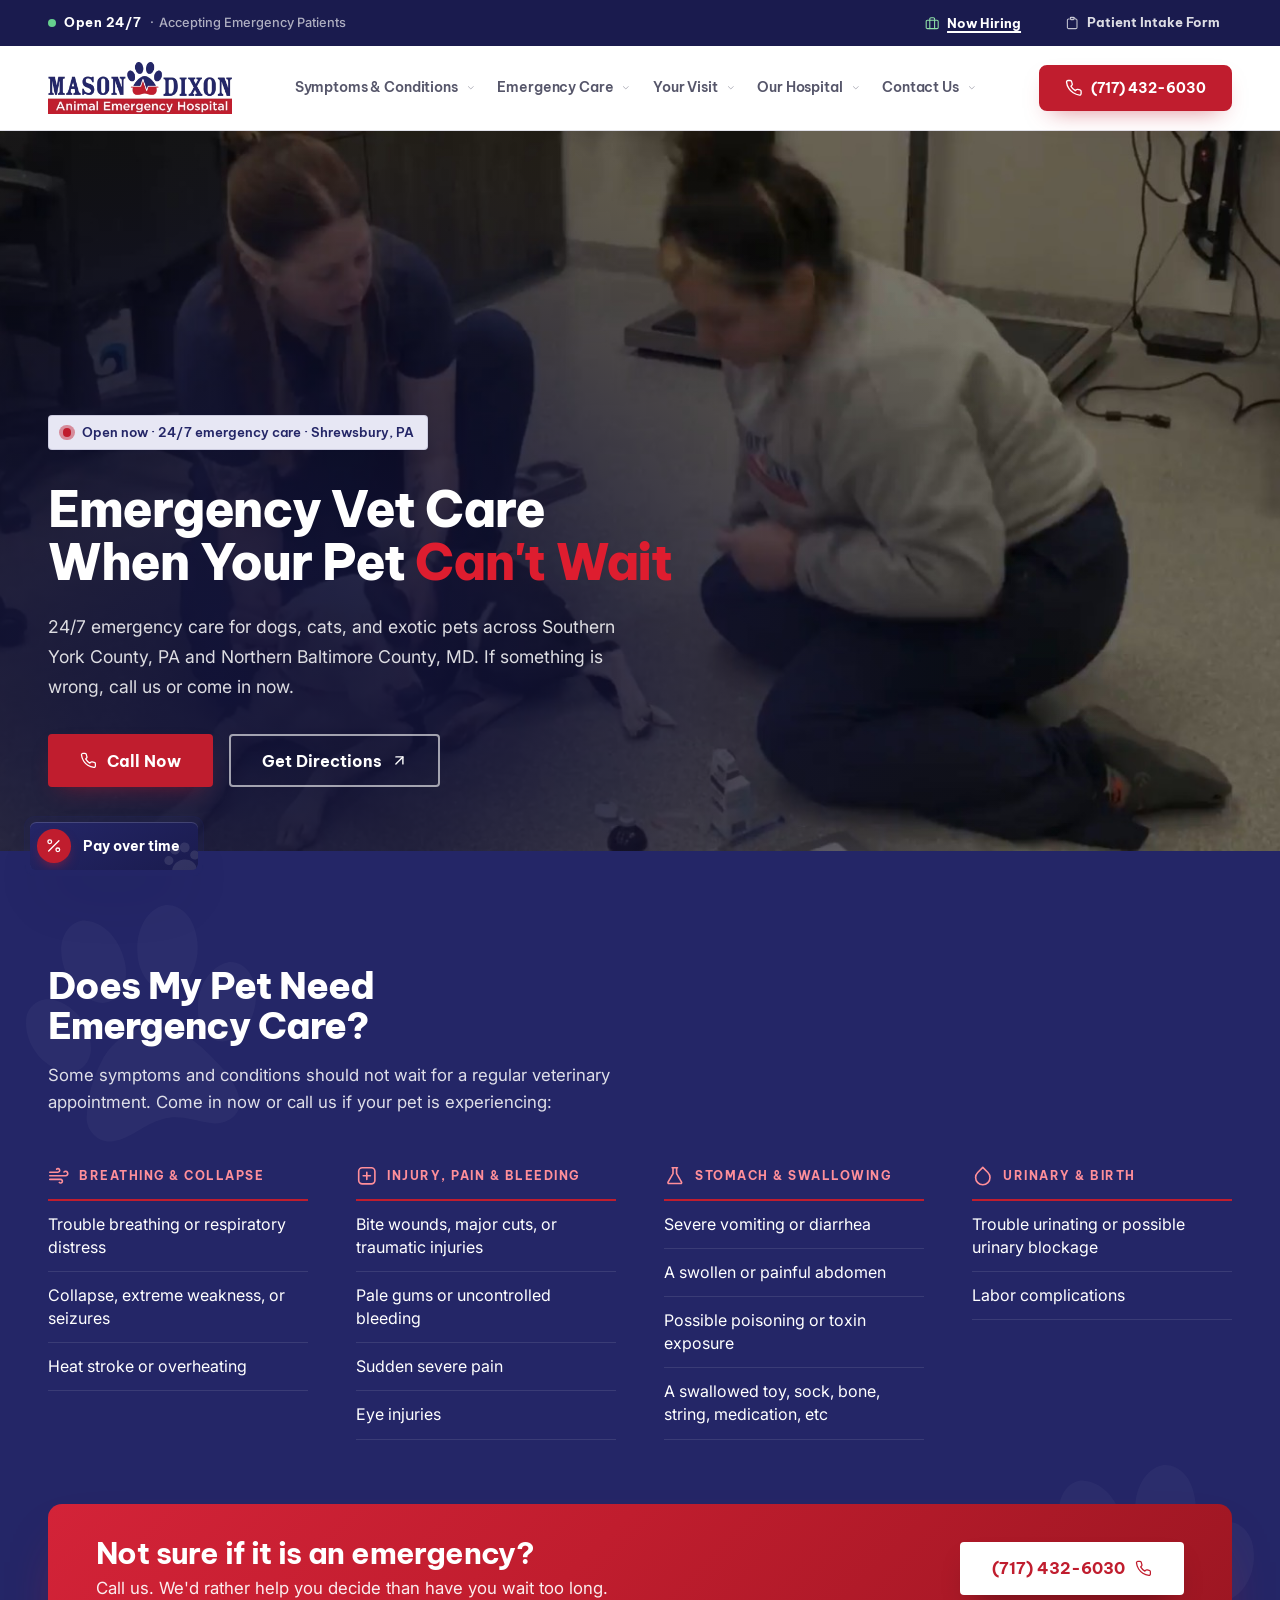
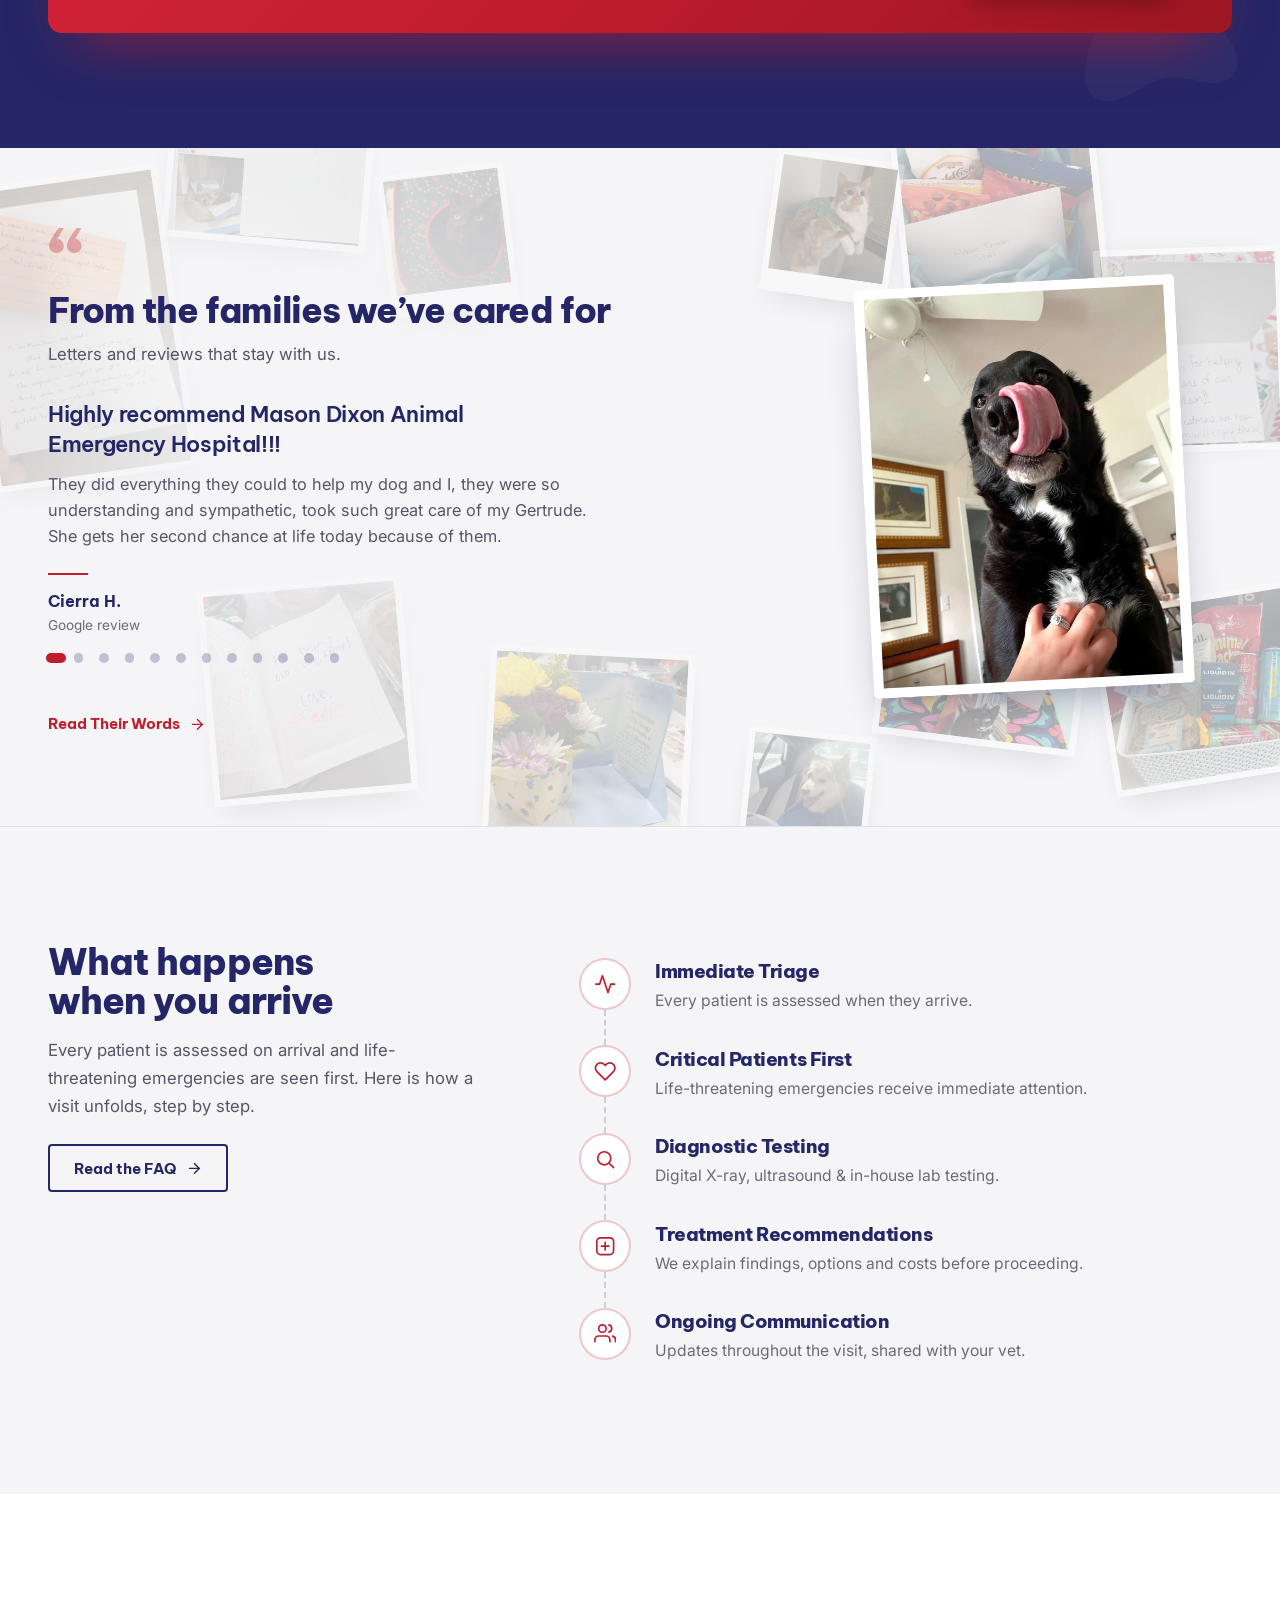
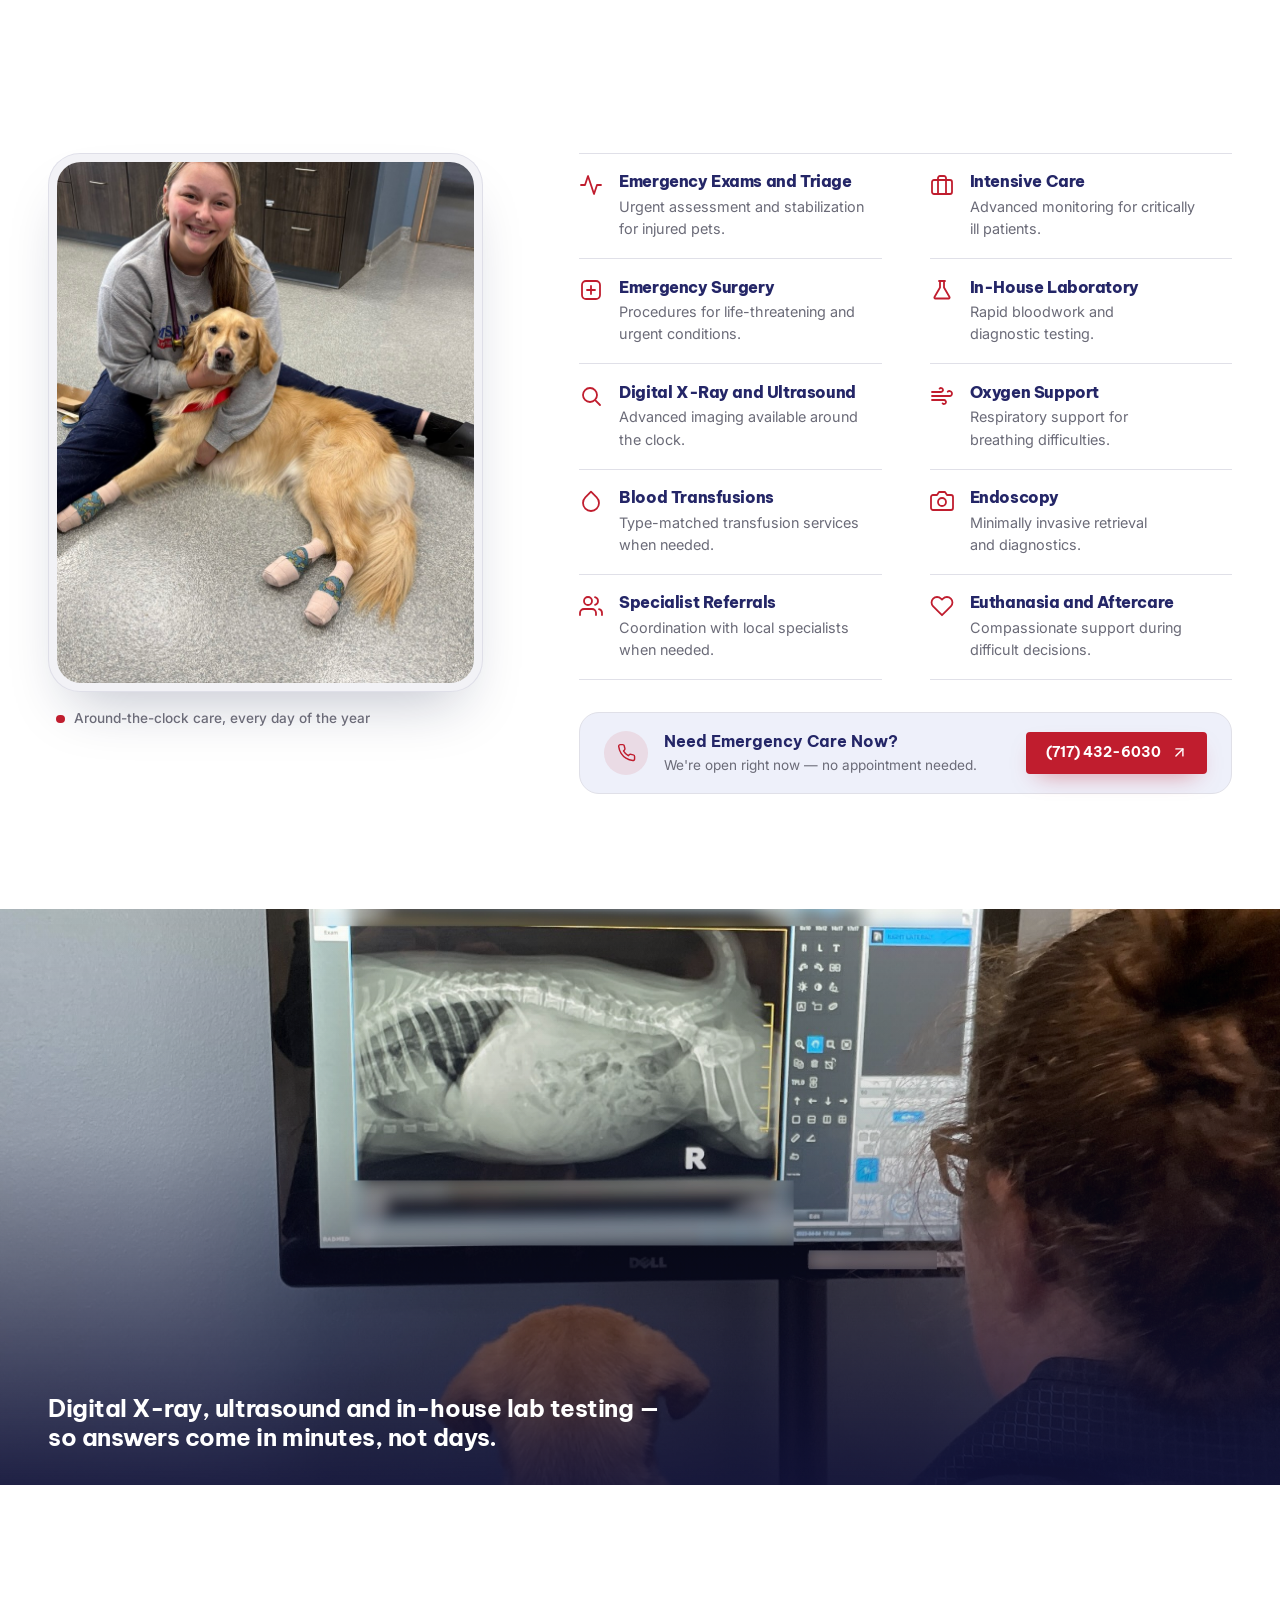
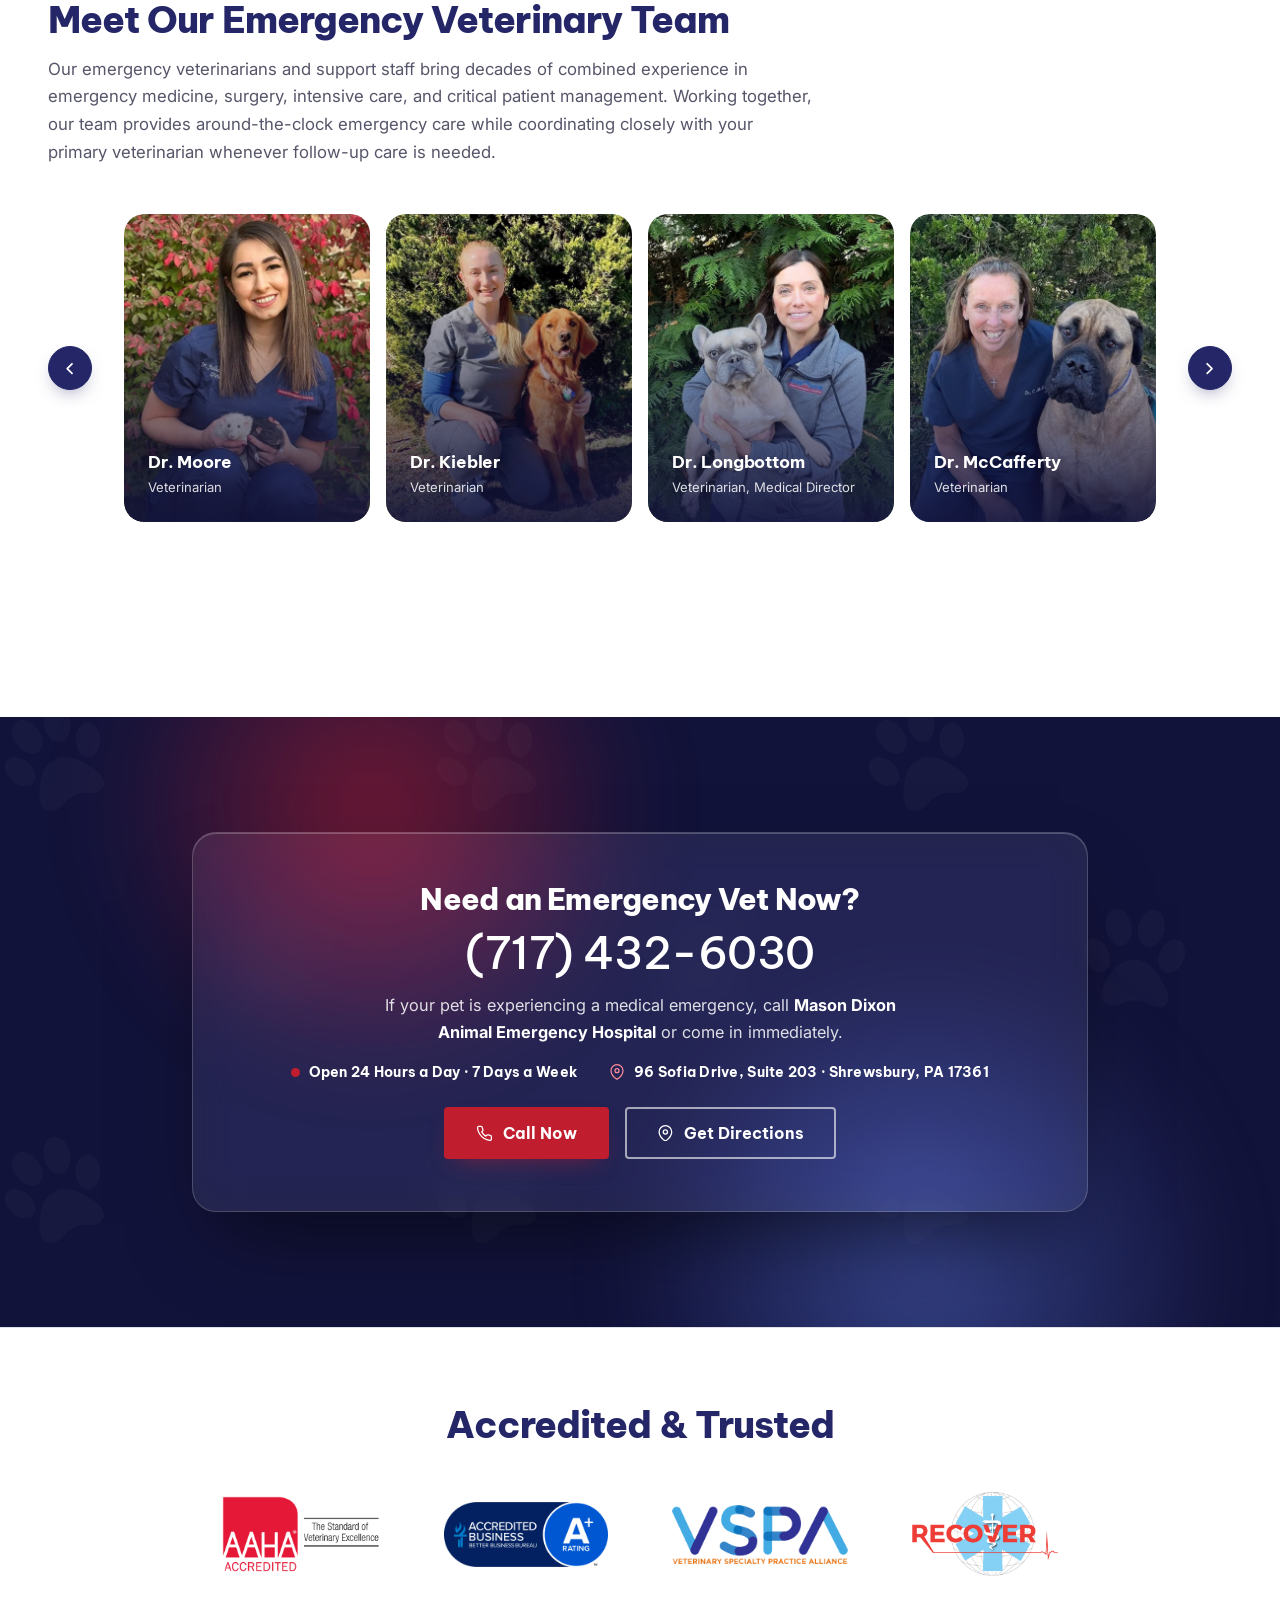
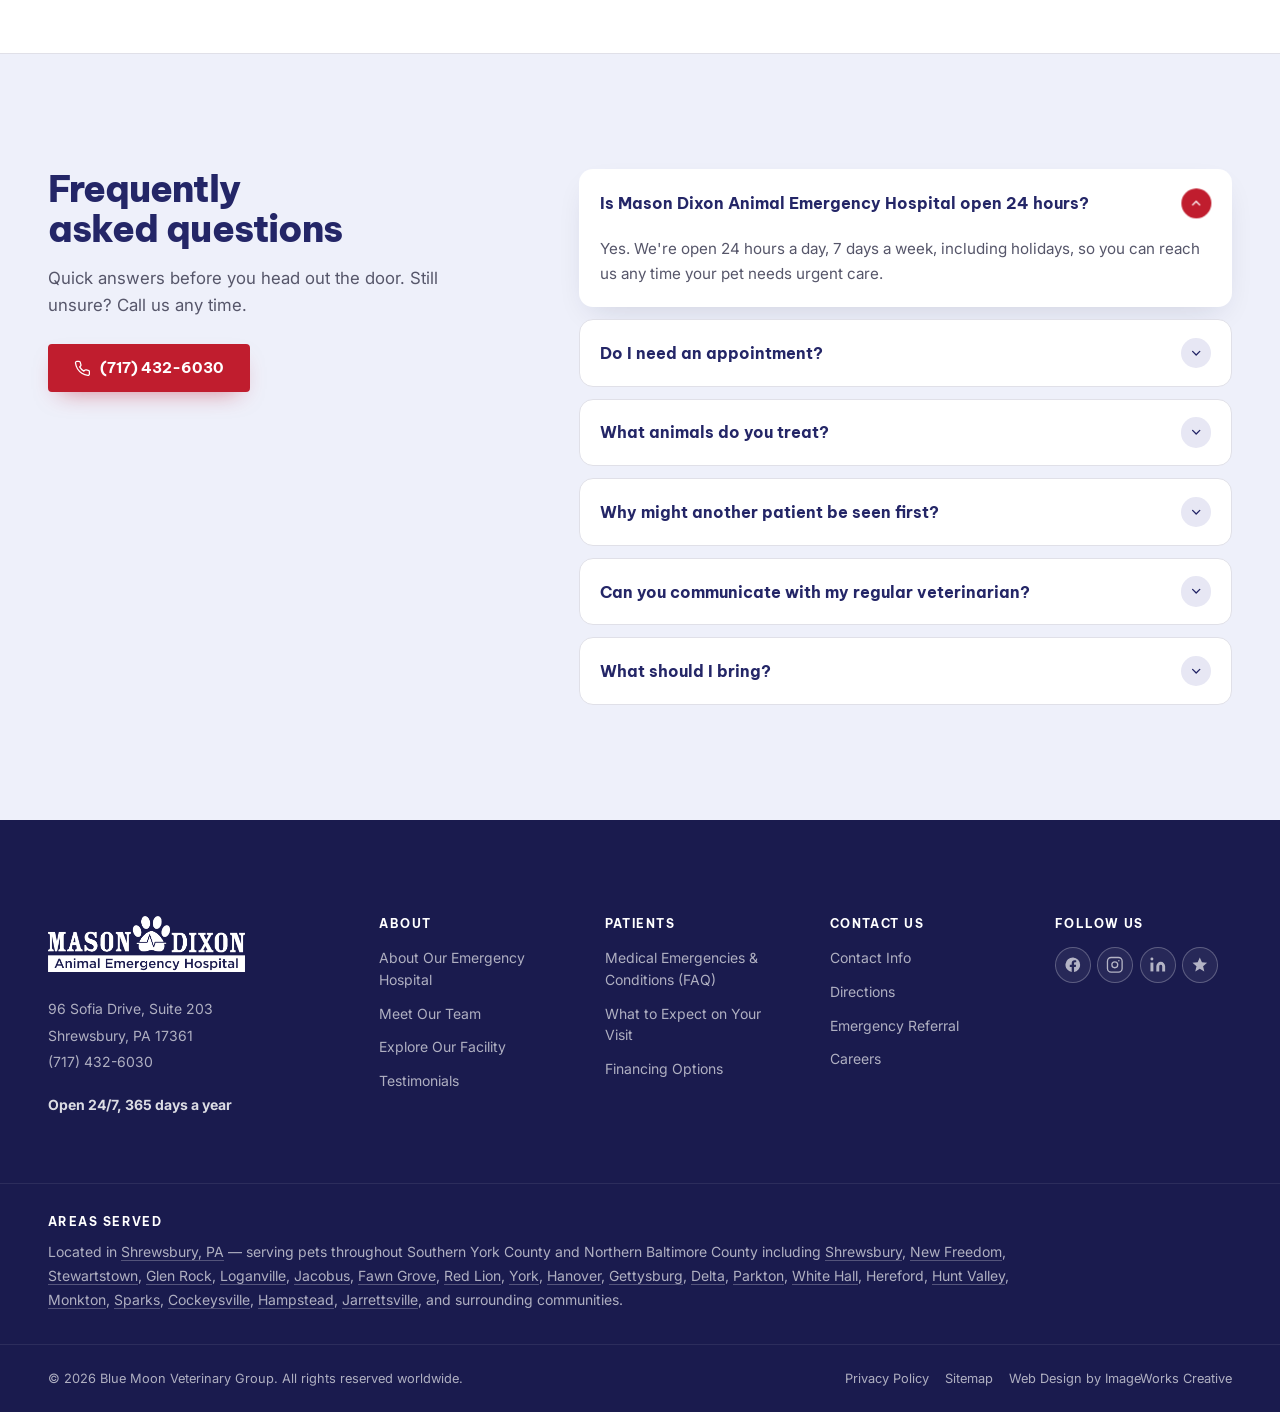
==== commit 2c11e51b: "Option A footer: link each served city to its page on the official site" ====
--- a/option-a/index.html
+++ b/option-a/index.html
@@ -13,12 +13,12 @@
   <link rel="preconnect" href="https://fonts.gstatic.com" crossorigin />
   <link href="https://fonts.googleapis.com/css2?family=Be+Vietnam+Pro:wght@500;600;700;800&family=Inter:ital,wght@0,400;0,500;0,600;1,400&display=swap" rel="stylesheet" />
 
-  <script src="js/head.js?v=202610071935"></script>
-  <link rel="stylesheet" href="css/base.css?v=202610071935" />
-  <link rel="stylesheet" href="css/components.css?v=202610071935" />
-  <link rel="stylesheet" href="css/sections.css?v=202610071935" />
-  <link rel="stylesheet" href="css/motion.css?v=202610071935" />
-  <link rel="stylesheet" href="css/menu.css?v=202610071935" />
+  <script src="js/head.js?v=202610071953"></script>
+  <link rel="stylesheet" href="css/base.css?v=202610071953" />
+  <link rel="stylesheet" href="css/components.css?v=202610071953" />
+  <link rel="stylesheet" href="css/sections.css?v=202610071953" />
+  <link rel="stylesheet" href="css/motion.css?v=202610071953" />
+  <link rel="stylesheet" href="css/menu.css?v=202610071953" />
 </head>
 <body>
   <a class="skip-link" href="#main">Skip to main content</a>
@@ -922,7 +922,7 @@
     <div class="footer__areas">
       <div class="container">
         <h2>Areas Served</h2>
-        <p>Located in Shrewsbury, PA — serving pets throughout Southern York County and Northern Baltimore County including Shrewsbury, New Freedom, Stewartstown, Glen Rock, Loganville, Jacobus, Fawn Grove, Red Lion, York, Hanover, Gettysburg, Delta, Parkton, White Hall, Hereford, Hunt Valley, Monkton, Sparks, Cockeysville, Hampstead, Jarrettsville, and surrounding communities.</p>
+        <p>Located in <a href="https://www.masondixonveter.com/location/shrewsbury-pa">Shrewsbury, PA</a> — serving pets throughout Southern York County and Northern Baltimore County including <a href="https://www.masondixonveter.com/location/shrewsbury-pa">Shrewsbury</a>, <a href="https://www.masondixonveter.com/location/new-freedom-pa">New Freedom</a>, <a href="https://www.masondixonveter.com/location/stewartstown-pa">Stewartstown</a>, <a href="https://www.masondixonveter.com/location/glen-rock-pa">Glen Rock</a>, <a href="https://www.masondixonveter.com/location/loganville-pa">Loganville</a>, <a href="https://www.masondixonveter.com/location/jacobus-pa">Jacobus</a>, <a href="https://www.masondixonveter.com/location/fawn-grove-pa">Fawn Grove</a>, <a href="https://www.masondixonveter.com/location/red-lion-pa">Red Lion</a>, <a href="https://www.masondixonveter.com/location/your-animal-emergency-hospital-near-york-pa">York</a>, <a href="https://www.masondixonveter.com/location/hanover-pa">Hanover</a>, <a href="https://www.masondixonveter.com/location/gettysburg-pa">Gettysburg</a>, <a href="https://www.masondixonveter.com/location/delta-pa">Delta</a>, <a href="https://www.masondixonveter.com/location/parkton-md">Parkton</a>, <a href="https://www.masondixonveter.com/location/white-hall-md">White Hall</a>, Hereford, <a href="https://www.masondixonveter.com/location/hunt-valley-md">Hunt Valley</a>, <a href="https://www.masondixonveter.com/location/monkton-md">Monkton</a>, <a href="https://www.masondixonveter.com/location/sparks-md">Sparks</a>, <a href="https://www.masondixonveter.com/location/cockeysville-md">Cockeysville</a>, <a href="https://www.masondixonveter.com/location/hampstead-md">Hampstead</a>, <a href="https://www.masondixonveter.com/location/jarrettsville-md">Jarrettsville</a>, and surrounding communities.</p>
       </div>
     </div>
 
@@ -956,7 +956,7 @@
     </a>
   </div>
 
-  <script type="module" src="js/main.js?v=202610071935"></script>
-  <script type="module" src="js/menu.js?v=202610071935"></script>
+  <script type="module" src="js/main.js?v=202610071953"></script>
+  <script type="module" src="js/menu.js?v=202610071953"></script>
 </body>
 </html>
--- a/option-a/css/sections.css
+++ b/option-a/css/sections.css
@@ -579,6 +579,8 @@
 .footer__areas { padding-block: var(--space-6); border-top: 1px solid rgba(255, 255, 255, 0.08); }
 .footer__areas h2 { font-family: var(--font-display); font-size: 0.75rem; font-weight: 700; letter-spacing: 0.12em; text-transform: uppercase; color: #fff; margin-bottom: var(--space-3); }
 .footer__areas p { line-height: 1.7; max-width: 64rem; }
+.footer__areas a { text-decoration: underline; text-decoration-color: rgba(255, 255, 255, 0.25); text-underline-offset: 3px; transition: color var(--dur-fast) var(--ease-out), text-decoration-color var(--dur-fast) var(--ease-out); }
+.footer__areas a:hover { color: #fff; text-decoration-color: currentColor; }
 .footer__bottom { padding-block: var(--space-5); border-top: 1px solid rgba(255, 255, 255, 0.08); display: flex; flex-wrap: wrap; gap: var(--space-3); justify-content: space-between; font-size: 0.8rem; }
 .footer__legal { display: flex; flex-wrap: wrap; gap: var(--space-2) var(--space-4); }
 .footer__legal a { transition: color var(--dur-fast) var(--ease-out); }
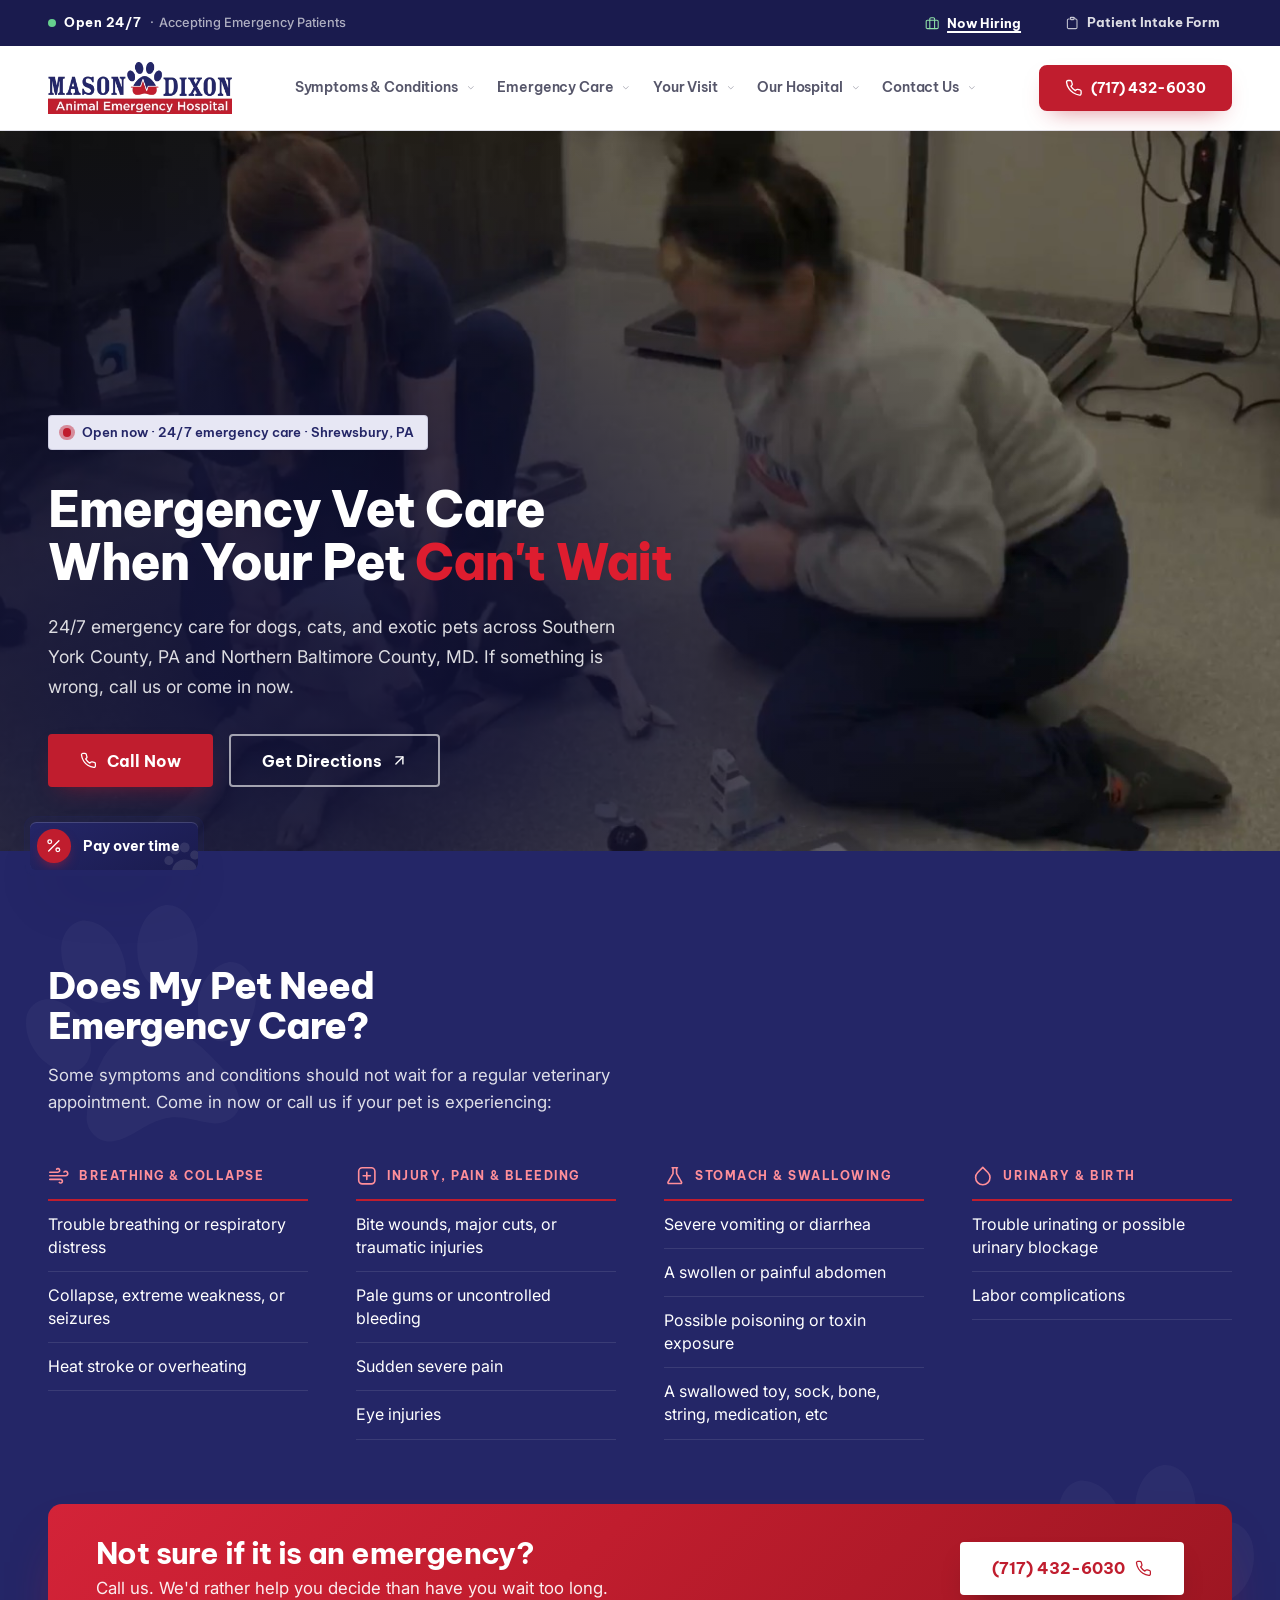
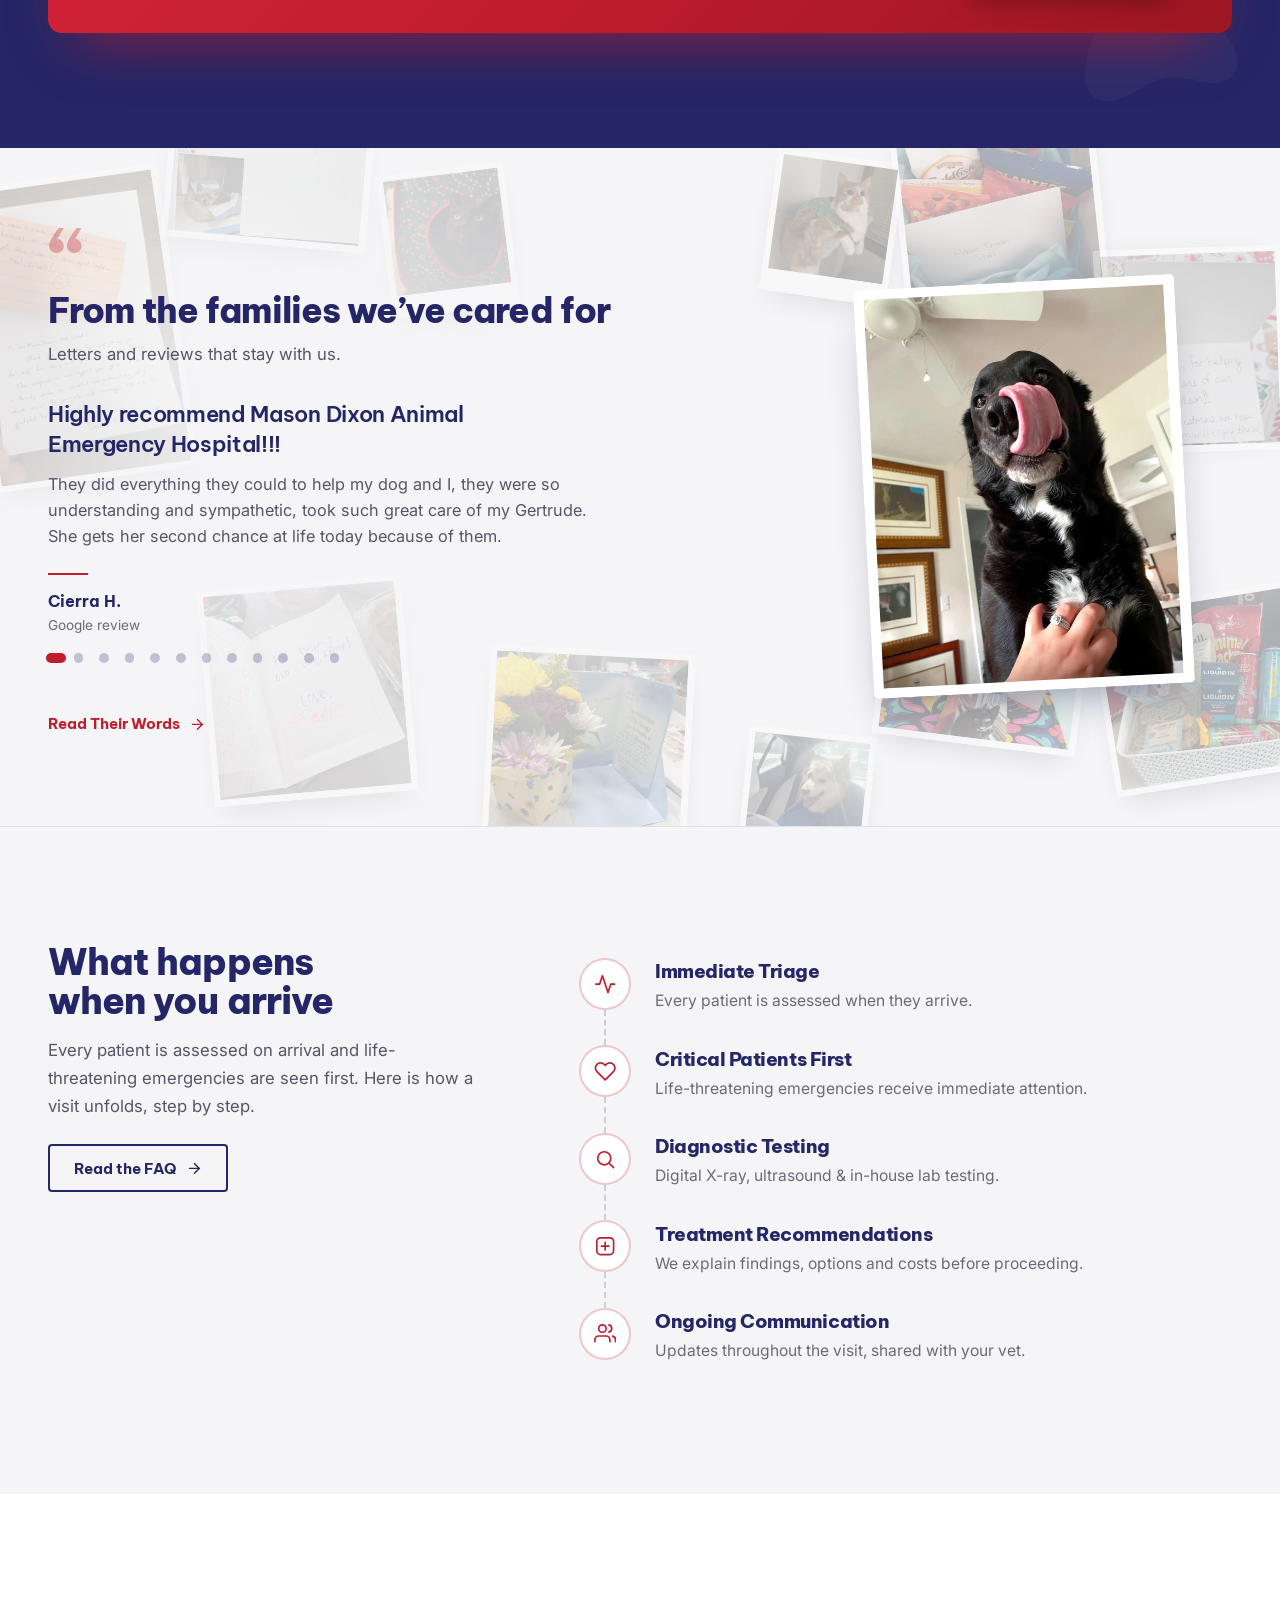
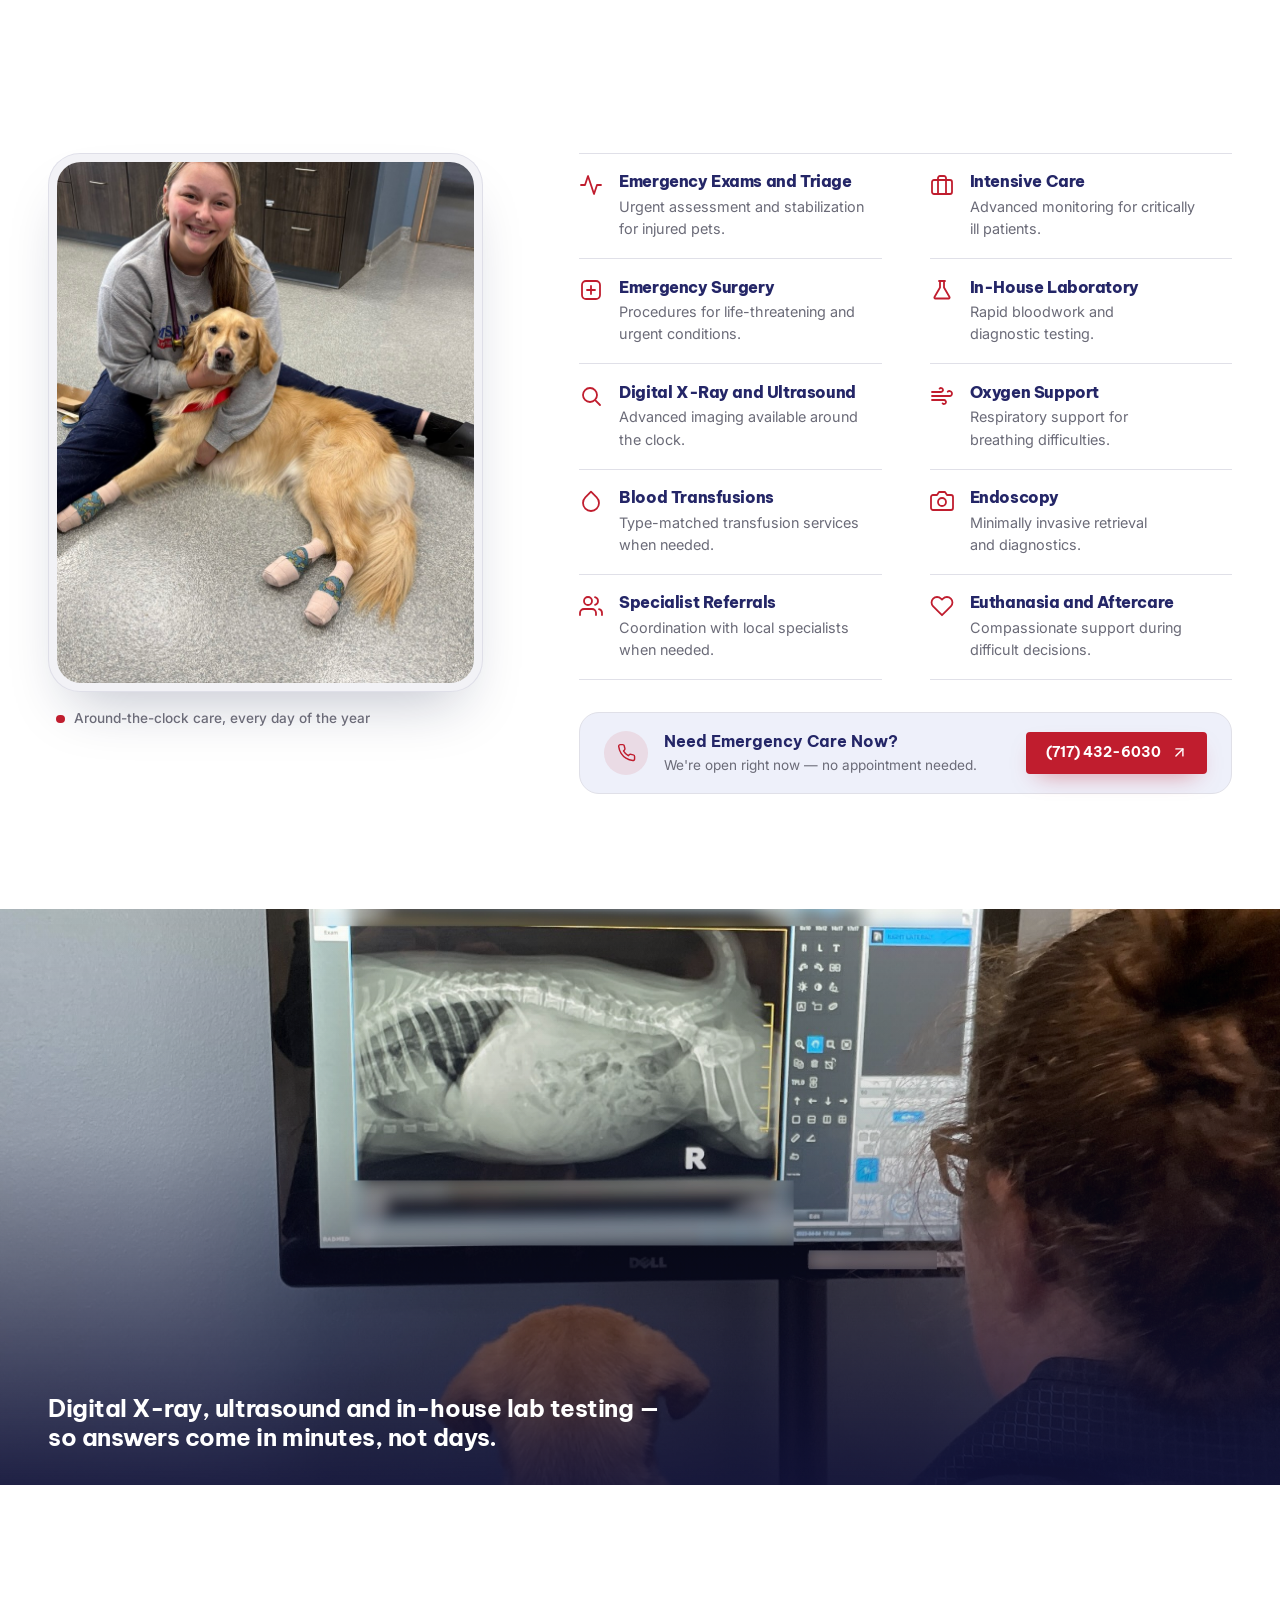
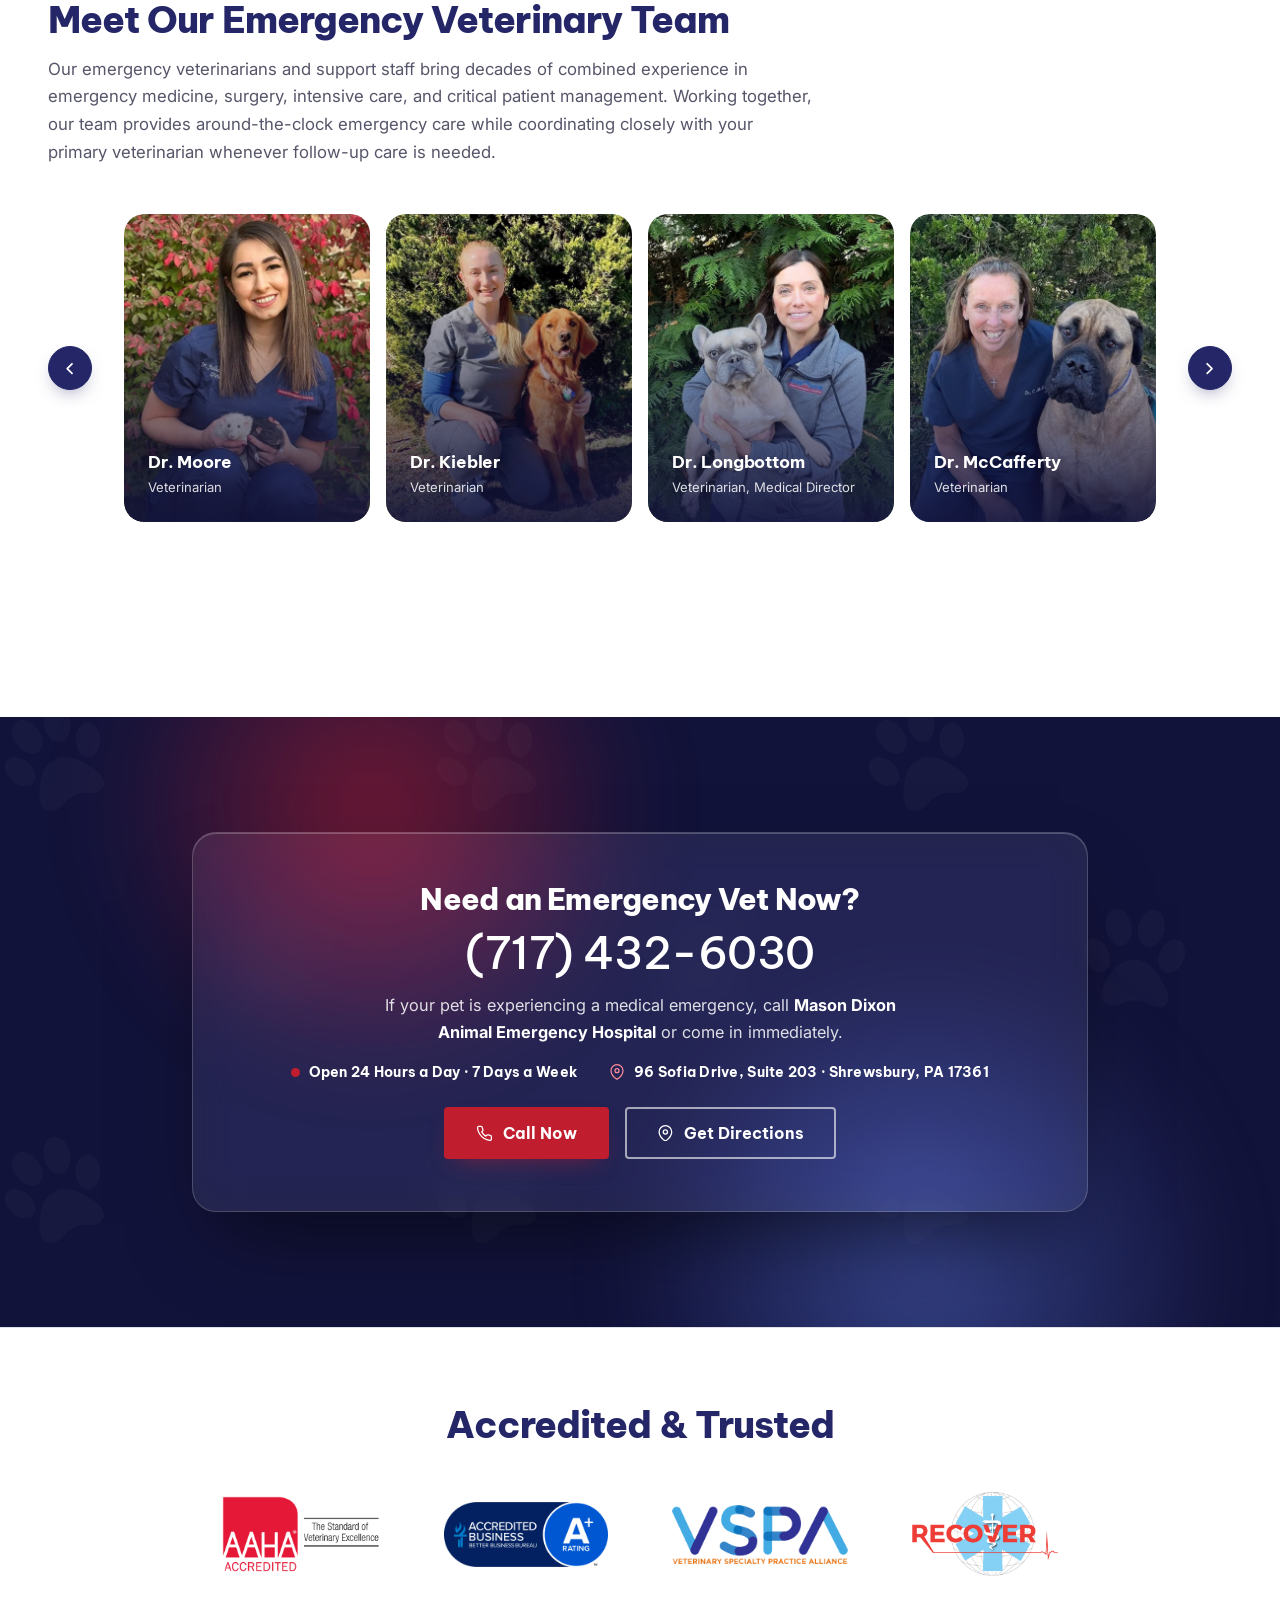
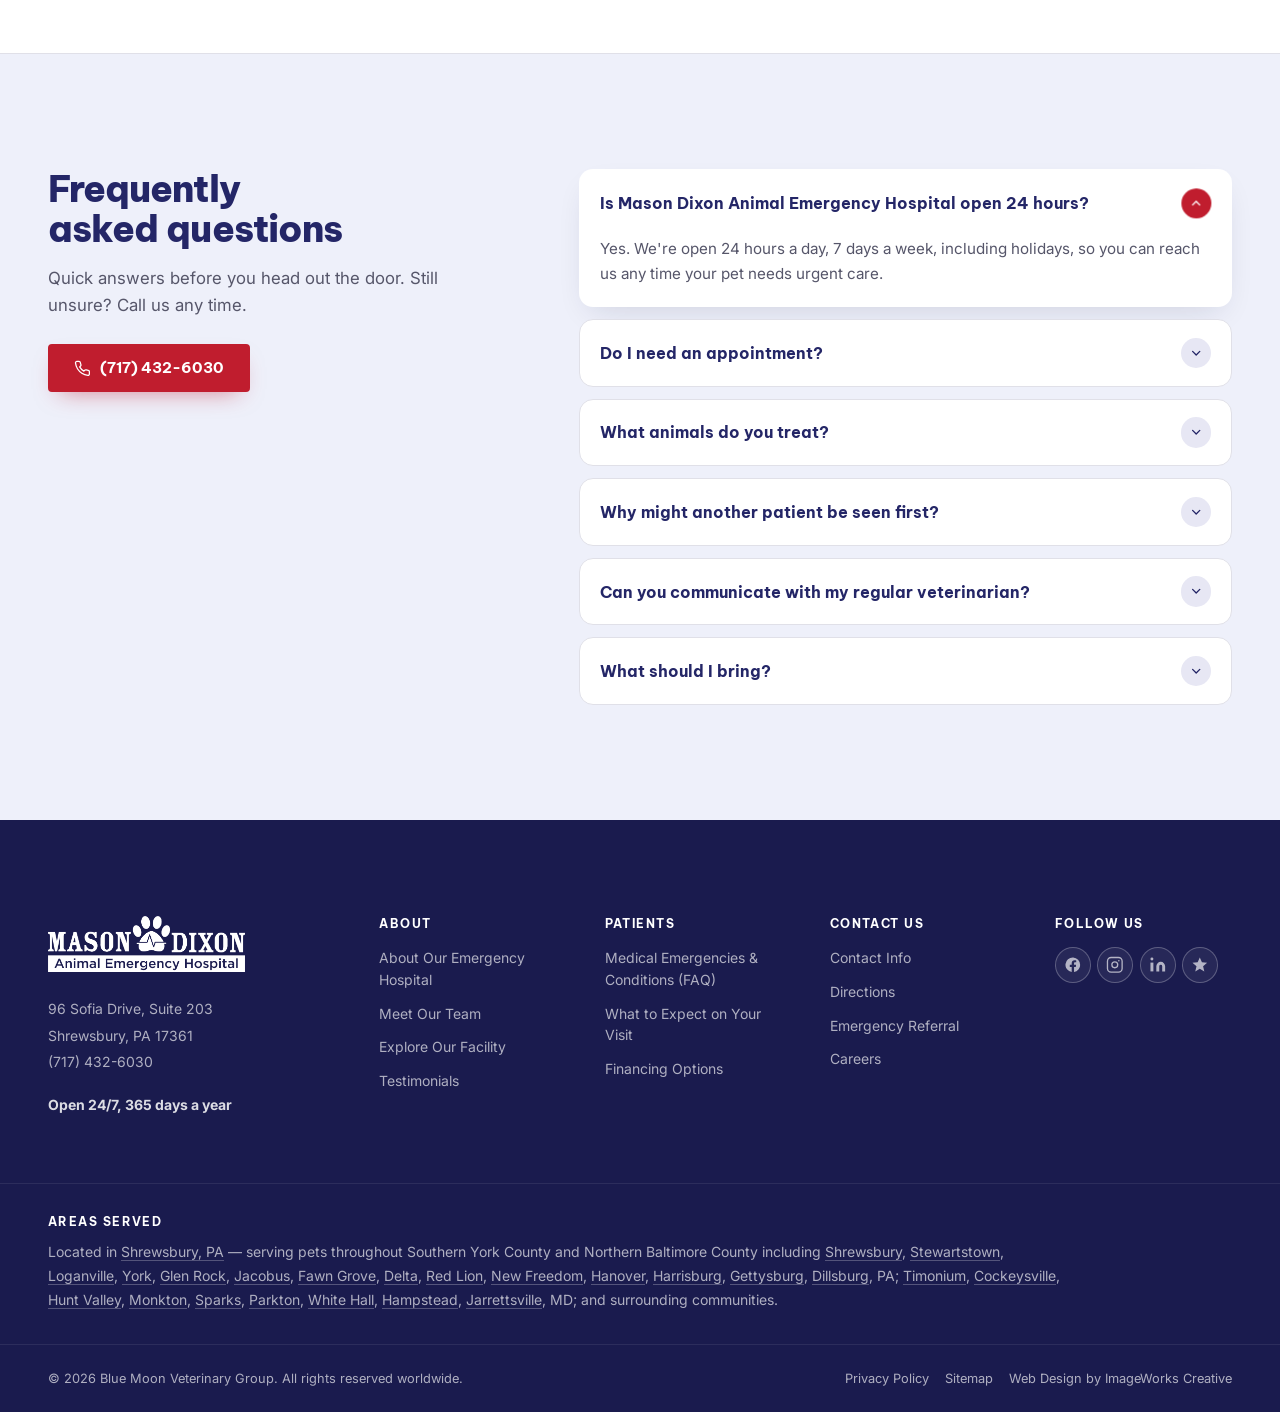
==== commit 159866fa: "Option A footer: Areas Served lists exactly the official site's 23 cities Same order, each linked to" ====
--- a/option-a/index.html
+++ b/option-a/index.html
@@ -922,7 +922,7 @@
     <div class="footer__areas">
       <div class="container">
         <h2>Areas Served</h2>
-        <p>Located in <a href="https://www.masondixonveter.com/location/shrewsbury-pa">Shrewsbury, PA</a> — serving pets throughout Southern York County and Northern Baltimore County including <a href="https://www.masondixonveter.com/location/shrewsbury-pa">Shrewsbury</a>, <a href="https://www.masondixonveter.com/location/new-freedom-pa">New Freedom</a>, <a href="https://www.masondixonveter.com/location/stewartstown-pa">Stewartstown</a>, <a href="https://www.masondixonveter.com/location/glen-rock-pa">Glen Rock</a>, <a href="https://www.masondixonveter.com/location/loganville-pa">Loganville</a>, <a href="https://www.masondixonveter.com/location/jacobus-pa">Jacobus</a>, <a href="https://www.masondixonveter.com/location/fawn-grove-pa">Fawn Grove</a>, <a href="https://www.masondixonveter.com/location/red-lion-pa">Red Lion</a>, <a href="https://www.masondixonveter.com/location/your-animal-emergency-hospital-near-york-pa">York</a>, <a href="https://www.masondixonveter.com/location/hanover-pa">Hanover</a>, <a href="https://www.masondixonveter.com/location/gettysburg-pa">Gettysburg</a>, <a href="https://www.masondixonveter.com/location/delta-pa">Delta</a>, <a href="https://www.masondixonveter.com/location/parkton-md">Parkton</a>, <a href="https://www.masondixonveter.com/location/white-hall-md">White Hall</a>, Hereford, <a href="https://www.masondixonveter.com/location/hunt-valley-md">Hunt Valley</a>, <a href="https://www.masondixonveter.com/location/monkton-md">Monkton</a>, <a href="https://www.masondixonveter.com/location/sparks-md">Sparks</a>, <a href="https://www.masondixonveter.com/location/cockeysville-md">Cockeysville</a>, <a href="https://www.masondixonveter.com/location/hampstead-md">Hampstead</a>, <a href="https://www.masondixonveter.com/location/jarrettsville-md">Jarrettsville</a>, and surrounding communities.</p>
+        <p>Located in <a href="https://www.masondixonveter.com/location/shrewsbury-pa">Shrewsbury, PA</a> — serving pets throughout Southern York County and Northern Baltimore County including <a href="https://www.masondixonveter.com/location/shrewsbury-pa">Shrewsbury</a>, <a href="https://www.masondixonveter.com/location/stewartstown-pa">Stewartstown</a>, <a href="https://www.masondixonveter.com/location/loganville-pa">Loganville</a>, <a href="https://www.masondixonveter.com/location/your-animal-emergency-hospital-near-york-pa">York</a>, <a href="https://www.masondixonveter.com/location/glen-rock-pa">Glen Rock</a>, <a href="https://www.masondixonveter.com/location/jacobus-pa">Jacobus</a>, <a href="https://www.masondixonveter.com/location/fawn-grove-pa">Fawn Grove</a>, <a href="https://www.masondixonveter.com/location/delta-pa">Delta</a>, <a href="https://www.masondixonveter.com/location/red-lion-pa">Red Lion</a>, <a href="https://www.masondixonveter.com/location/new-freedom-pa">New Freedom</a>, <a href="https://www.masondixonveter.com/location/hanover-pa">Hanover</a>, <a href="https://www.masondixonveter.com/location/harrisburg-pa">Harrisburg</a>, <a href="https://www.masondixonveter.com/location/gettysburg-pa">Gettysburg</a>, <a href="https://www.masondixonveter.com/location/dillsburg-pa">Dillsburg</a>, PA; <a href="https://www.masondixonveter.com/location/timonium-md">Timonium</a>, <a href="https://www.masondixonveter.com/location/cockeysville-md">Cockeysville</a>, <a href="https://www.masondixonveter.com/location/hunt-valley-md">Hunt Valley</a>, <a href="https://www.masondixonveter.com/location/monkton-md">Monkton</a>, <a href="https://www.masondixonveter.com/location/sparks-md">Sparks</a>, <a href="https://www.masondixonveter.com/location/parkton-md">Parkton</a>, <a href="https://www.masondixonveter.com/location/white-hall-md">White Hall</a>, <a href="https://www.masondixonveter.com/location/hampstead-md">Hampstead</a>, <a href="https://www.masondixonveter.com/location/jarrettsville-md">Jarrettsville</a>, MD; and surrounding communities.</p>
       </div>
     </div>
 
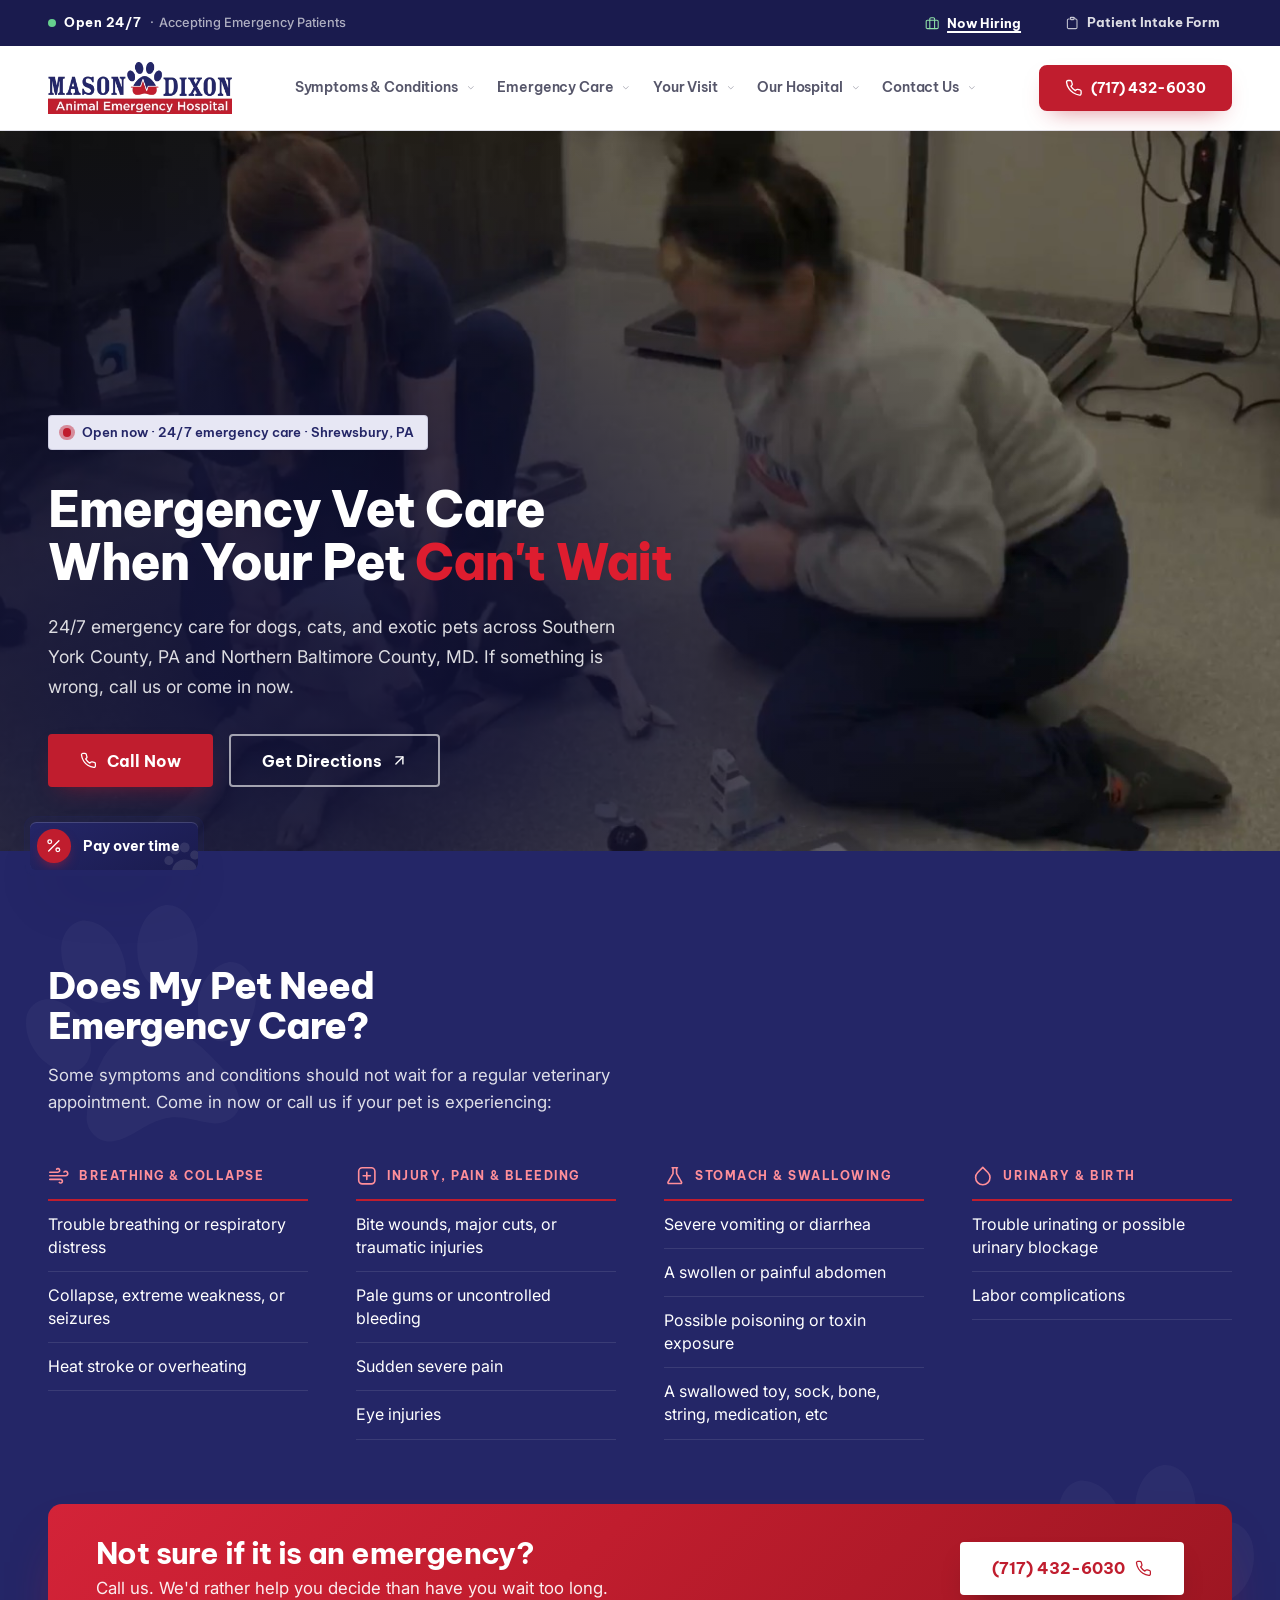
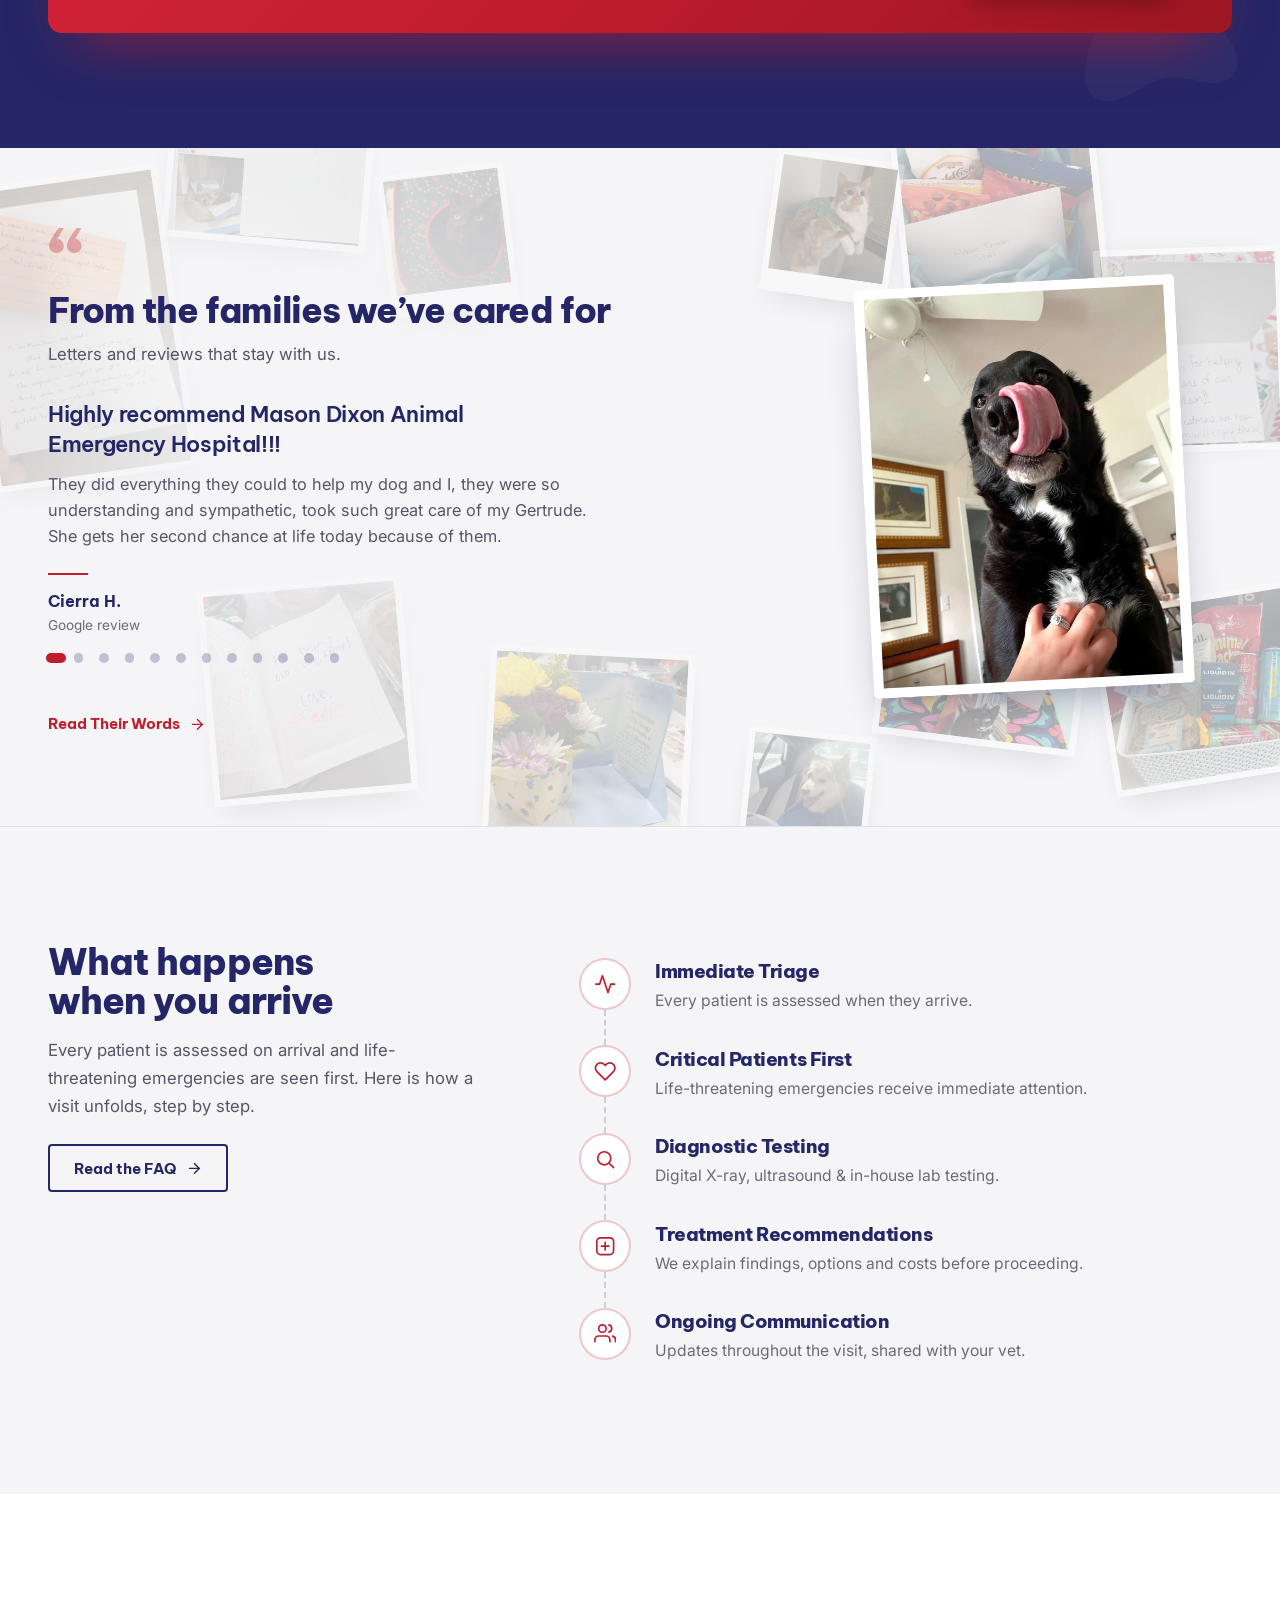
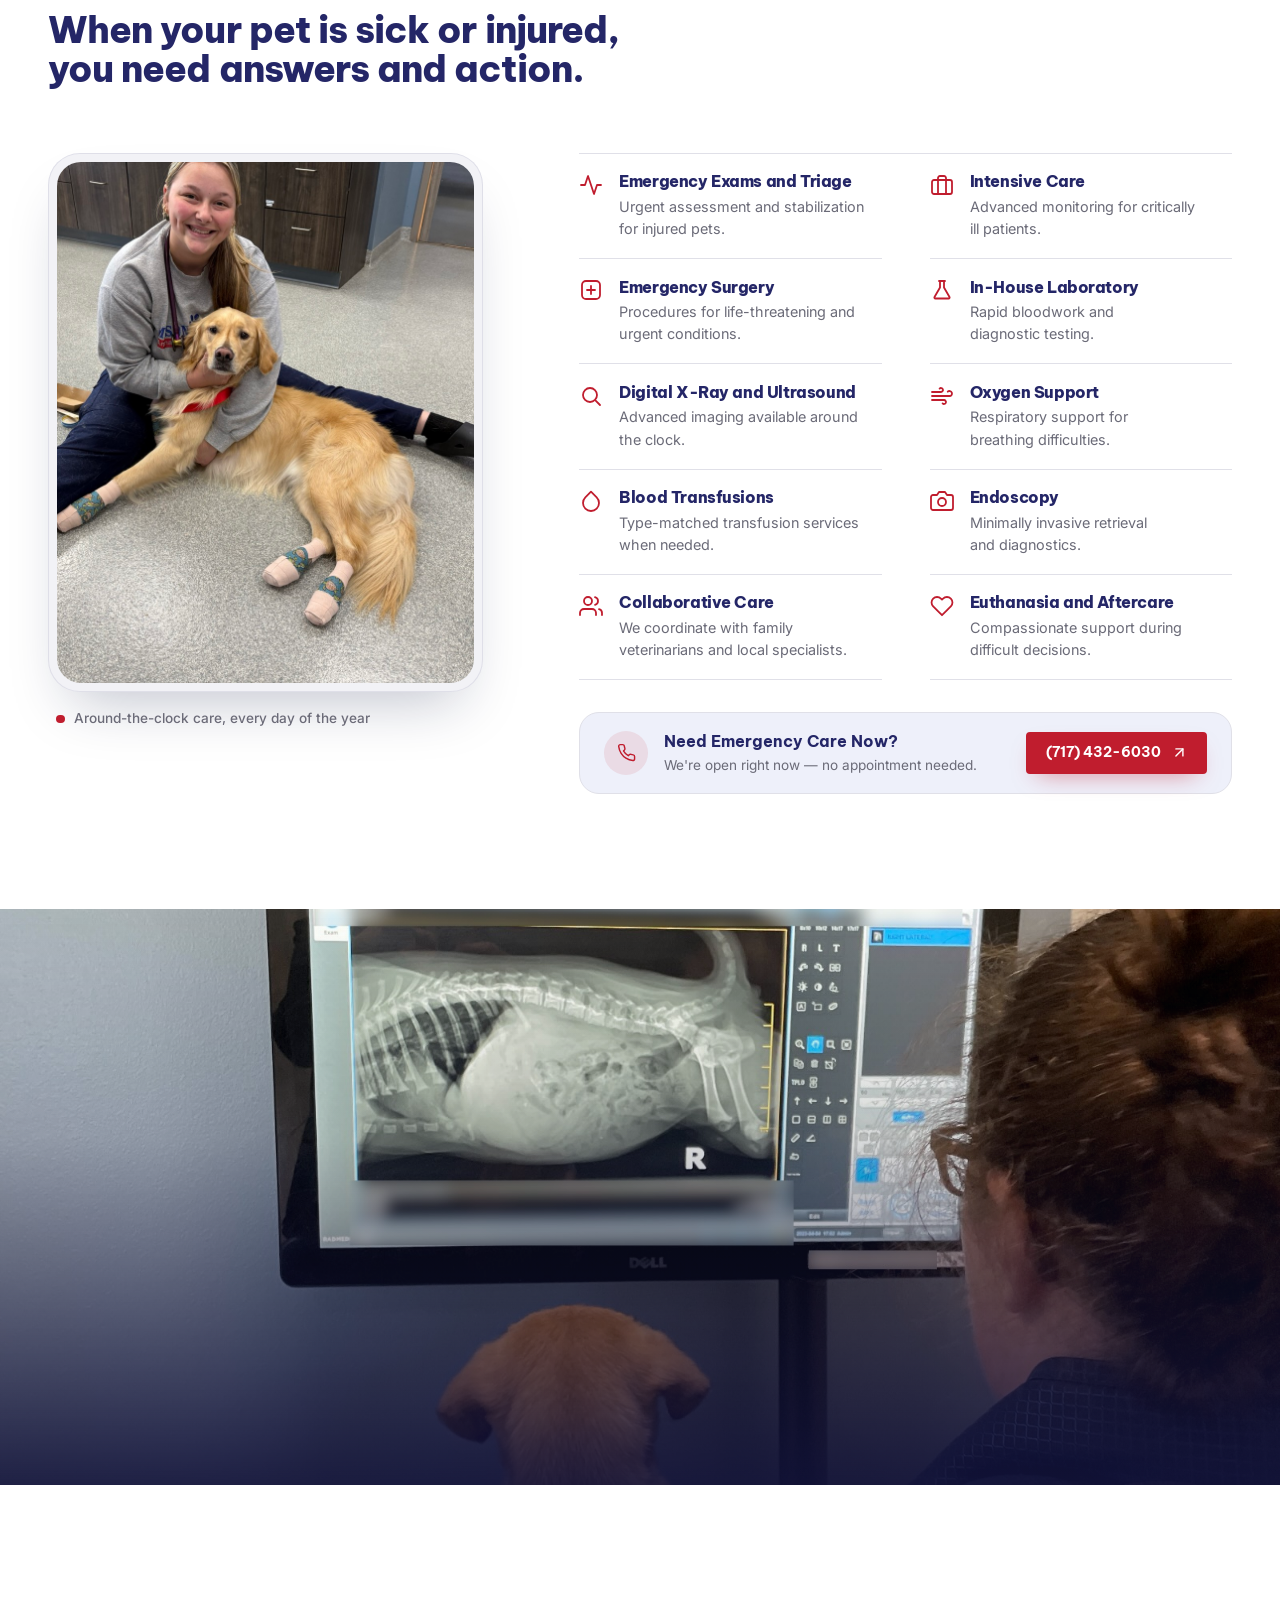
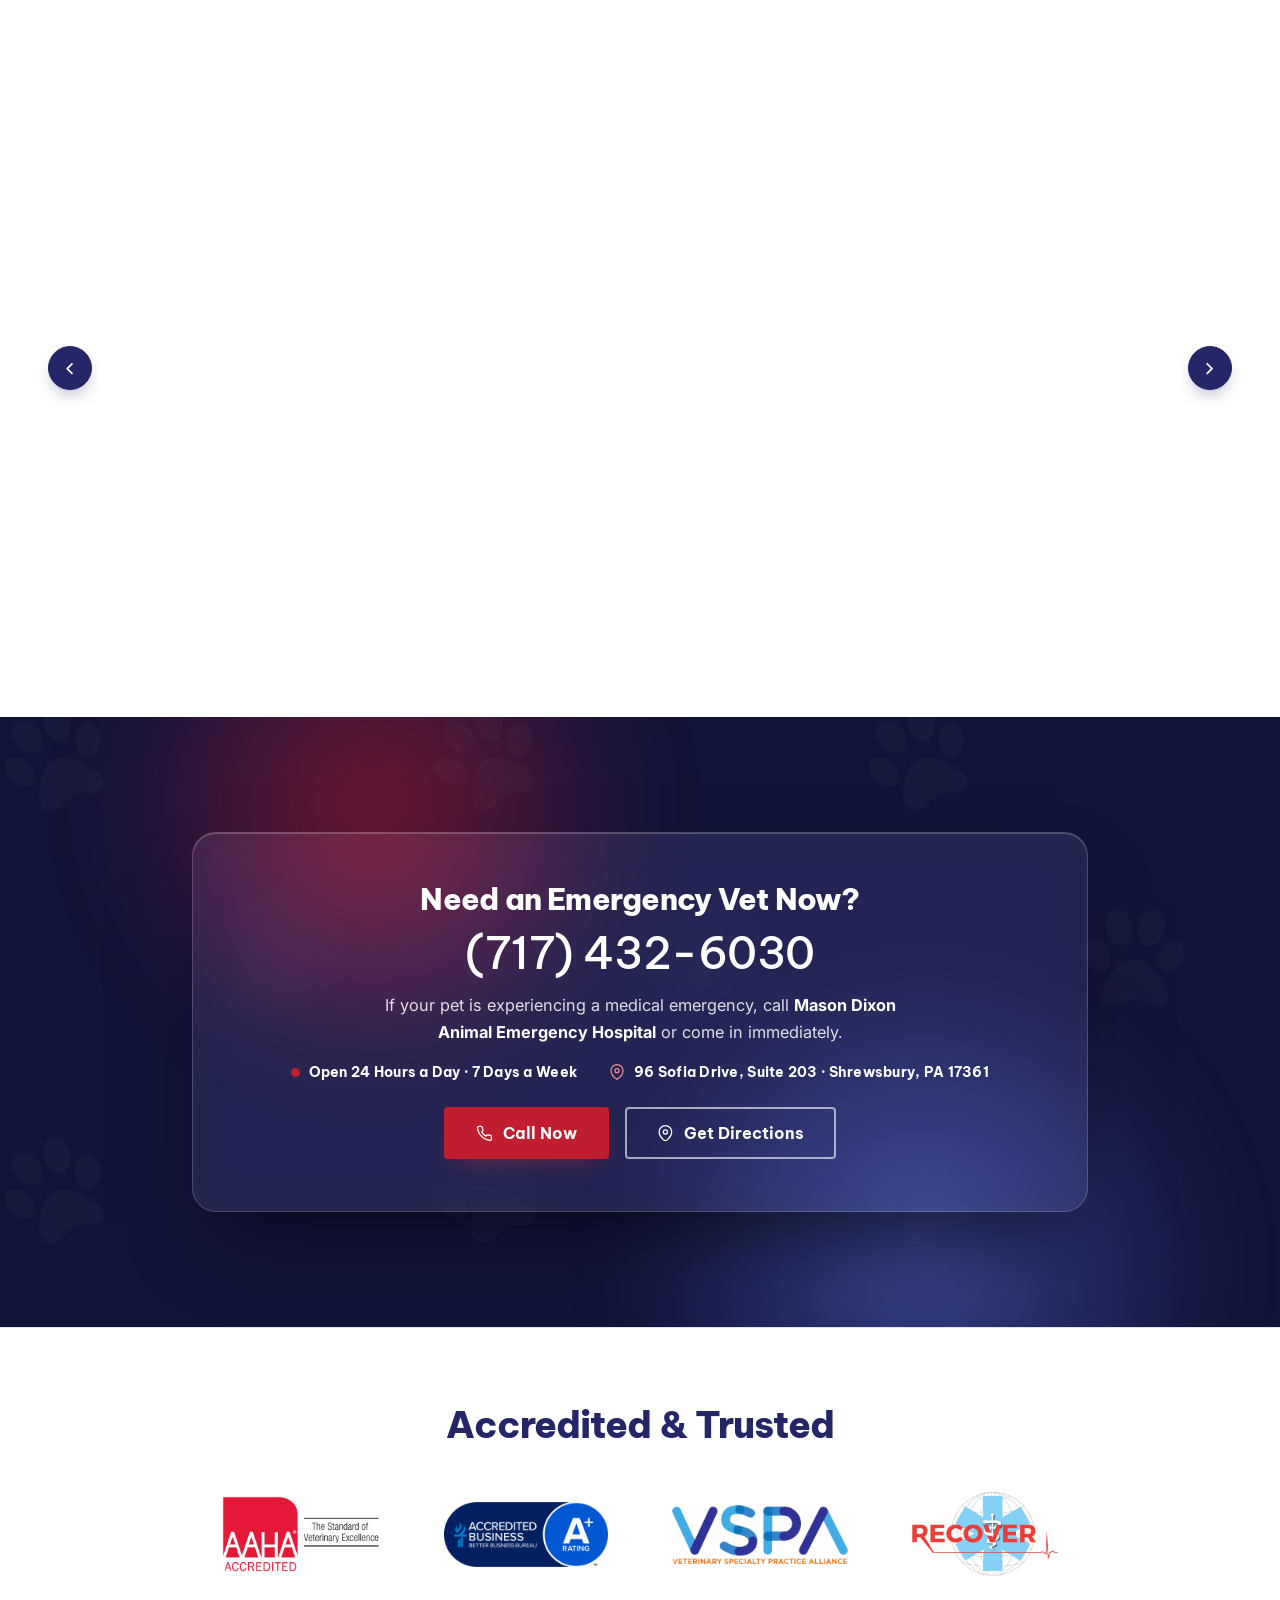
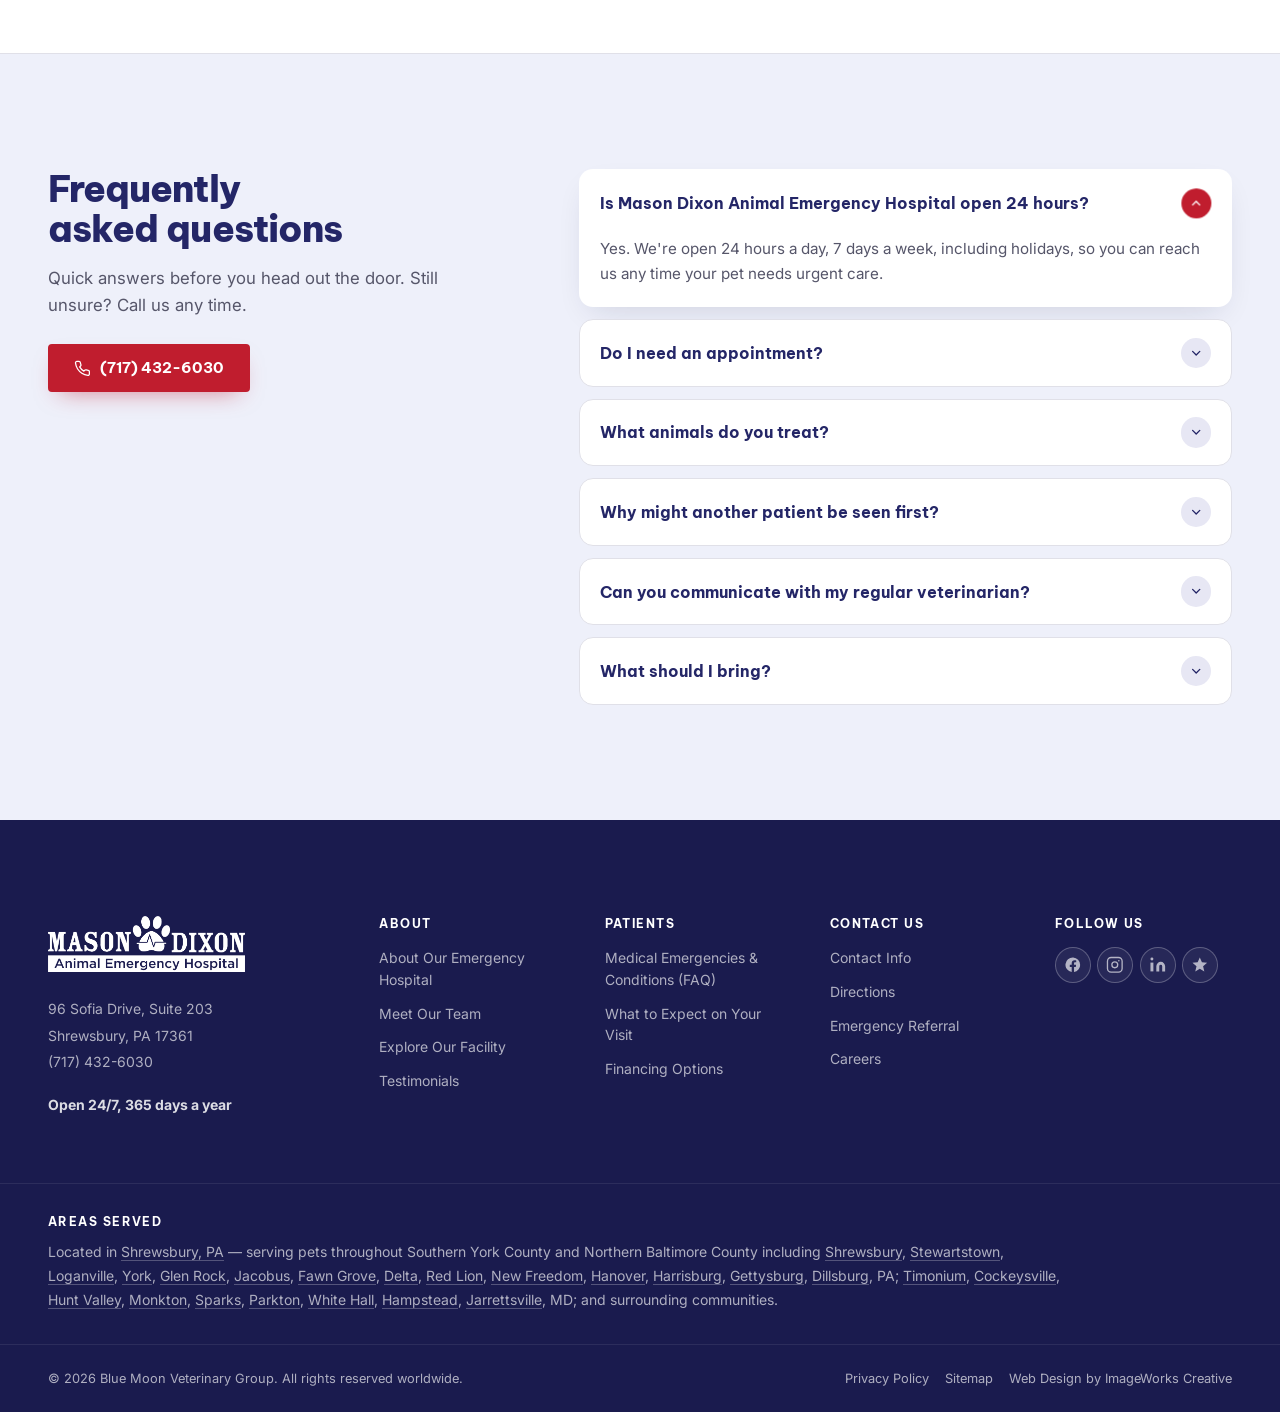
==== commit 54bdf790: "Option A services: Specialist Referrals becomes Collaborative Care" ====
--- a/option-a/index.html
+++ b/option-a/index.html
@@ -737,7 +737,7 @@
               <li class="service"><svg class="service__icon" aria-hidden="true"><use href="#icon-wind"/></svg><div><h3>Oxygen Support</h3><p>Respiratory support for breathing difficulties.</p></div></li>
               <li class="service"><svg class="service__icon" aria-hidden="true"><use href="#icon-droplet"/></svg><div><h3>Blood Transfusions</h3><p>Type-matched transfusion services when needed.</p></div></li>
               <li class="service"><svg class="service__icon" aria-hidden="true"><use href="#icon-camera"/></svg><div><h3>Endoscopy</h3><p>Minimally invasive retrieval and diagnostics.</p></div></li>
-              <li class="service"><svg class="service__icon" aria-hidden="true"><use href="#icon-users"/></svg><div><h3>Specialist Referrals</h3><p>Coordination with local specialists when needed.</p></div></li>
+              <li class="service"><svg class="service__icon" aria-hidden="true"><use href="#icon-users"/></svg><div><h3>Collaborative Care</h3><p>We coordinate with family veterinarians and local specialists.</p></div></li>
               <li class="service"><svg class="service__icon" aria-hidden="true"><use href="#icon-heart"/></svg><div><h3>Euthanasia and Aftercare</h3><p>Compassionate support during difficult decisions.</p></div></li>
             </ul>
 
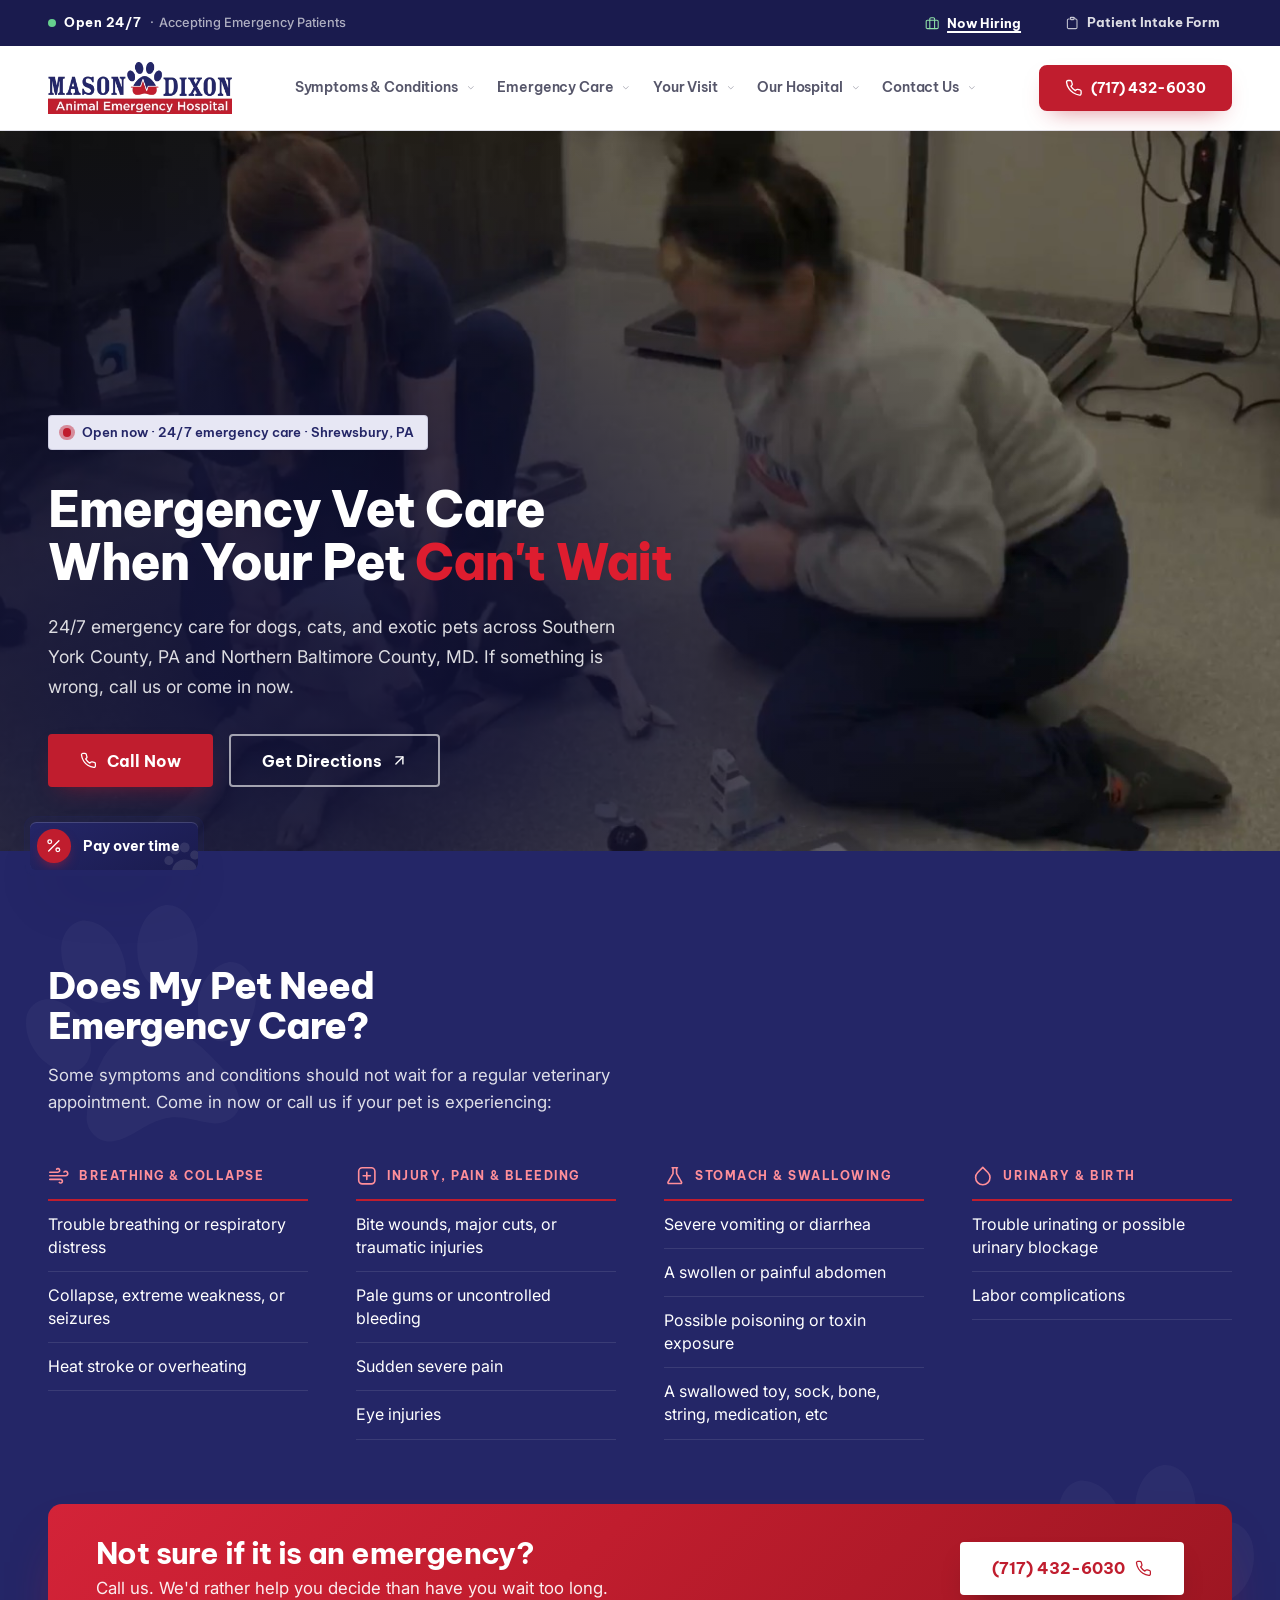
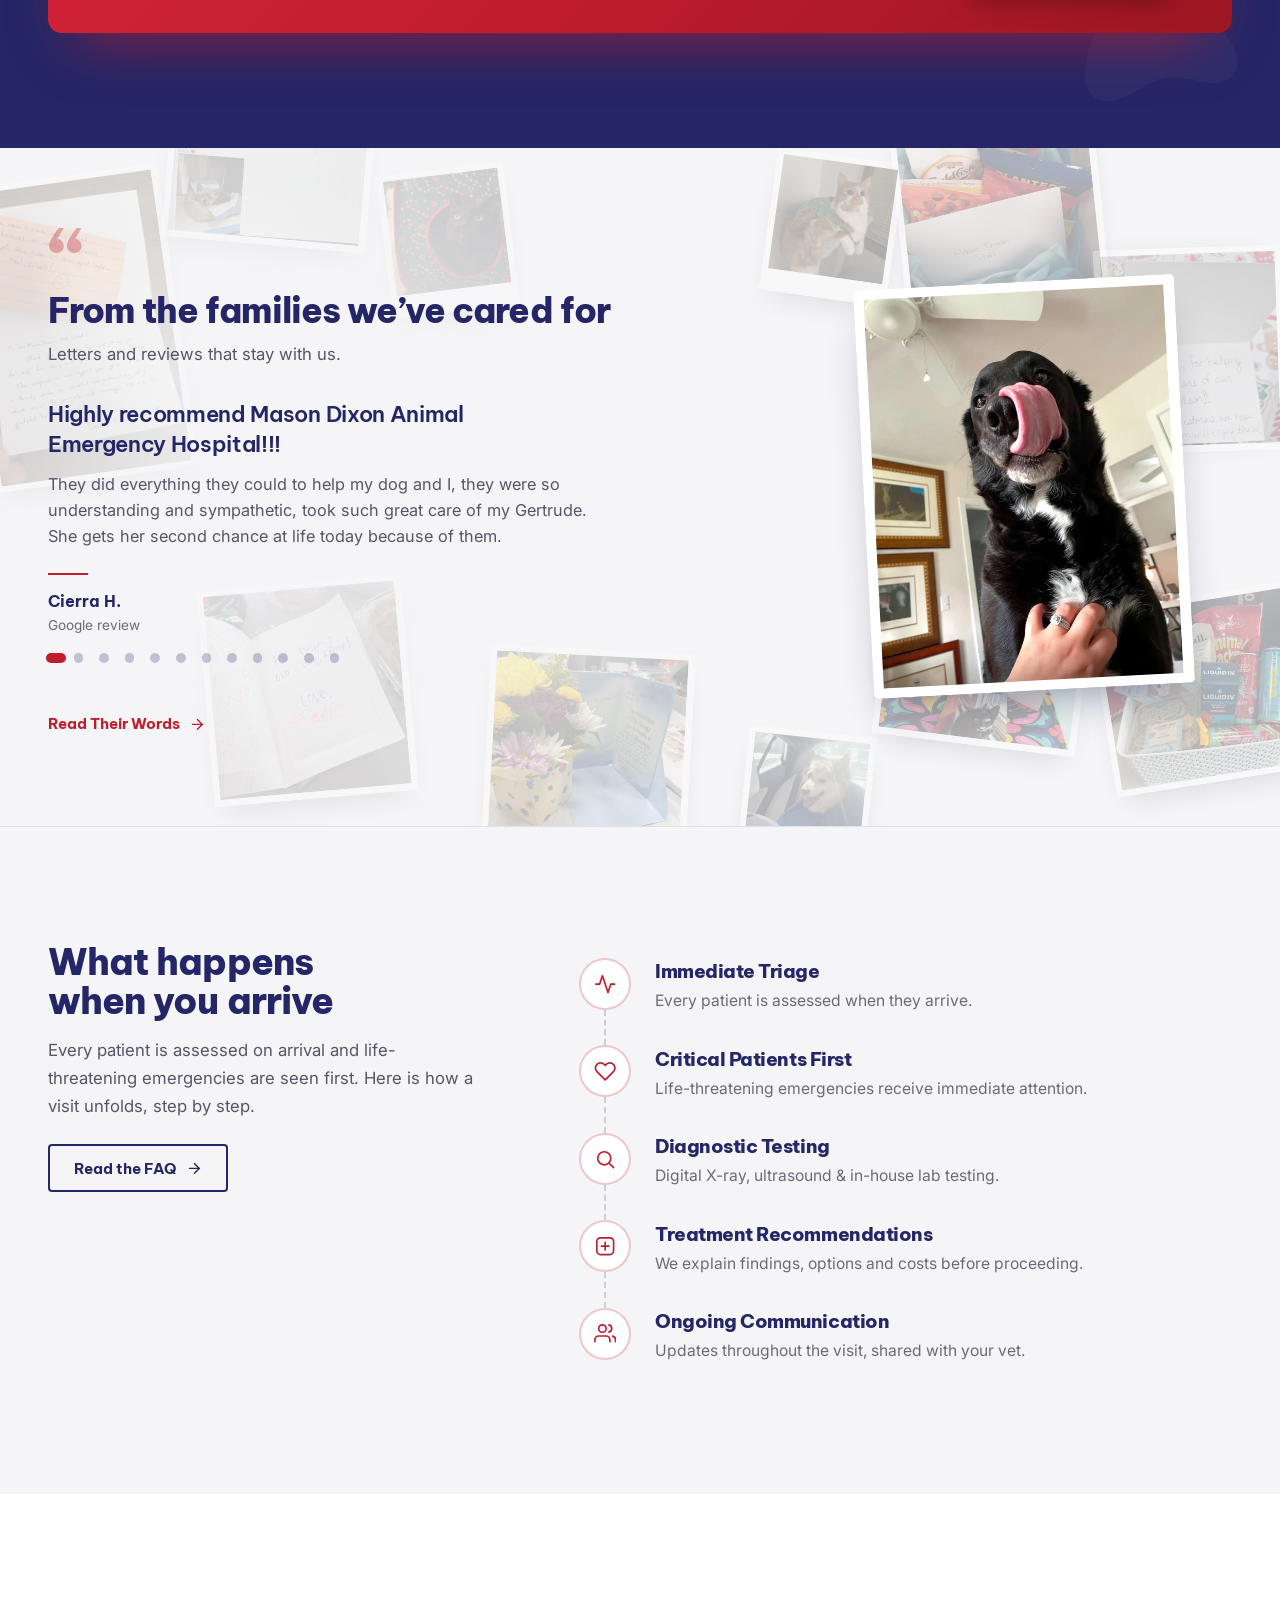
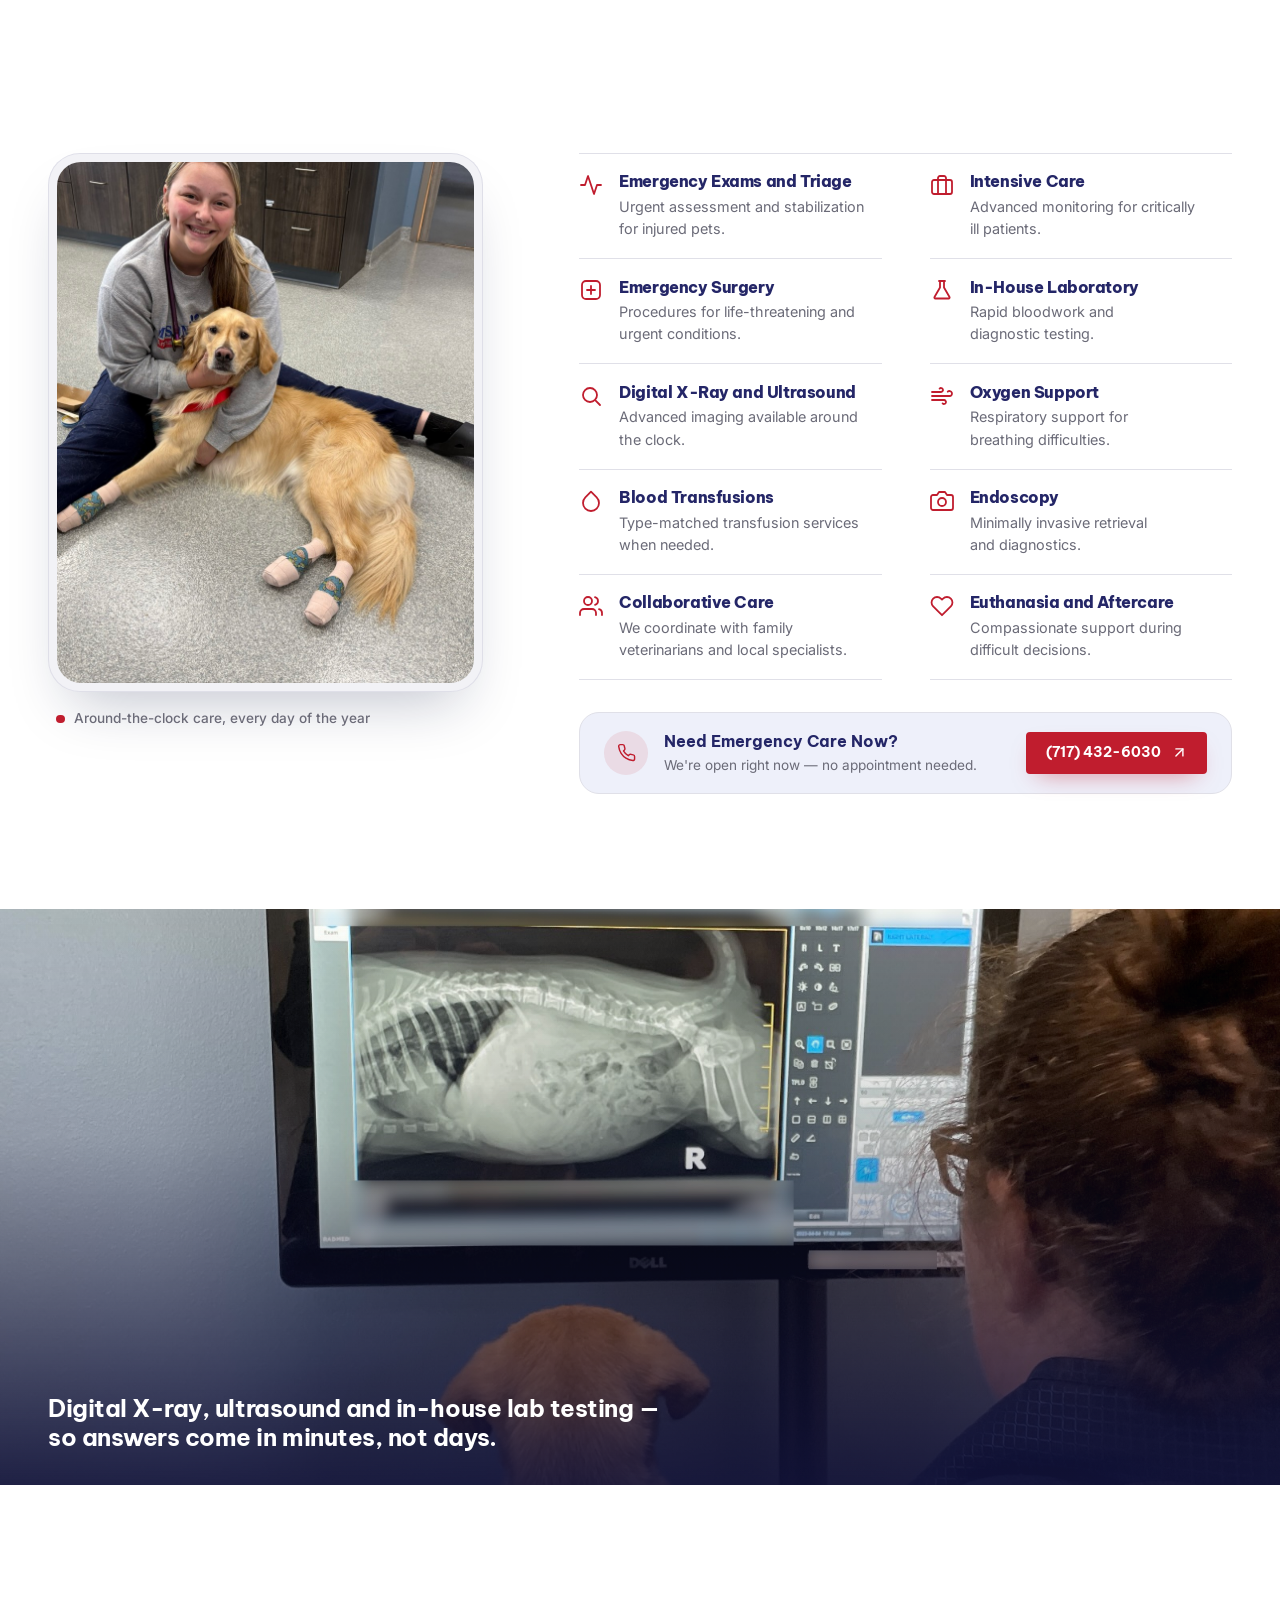
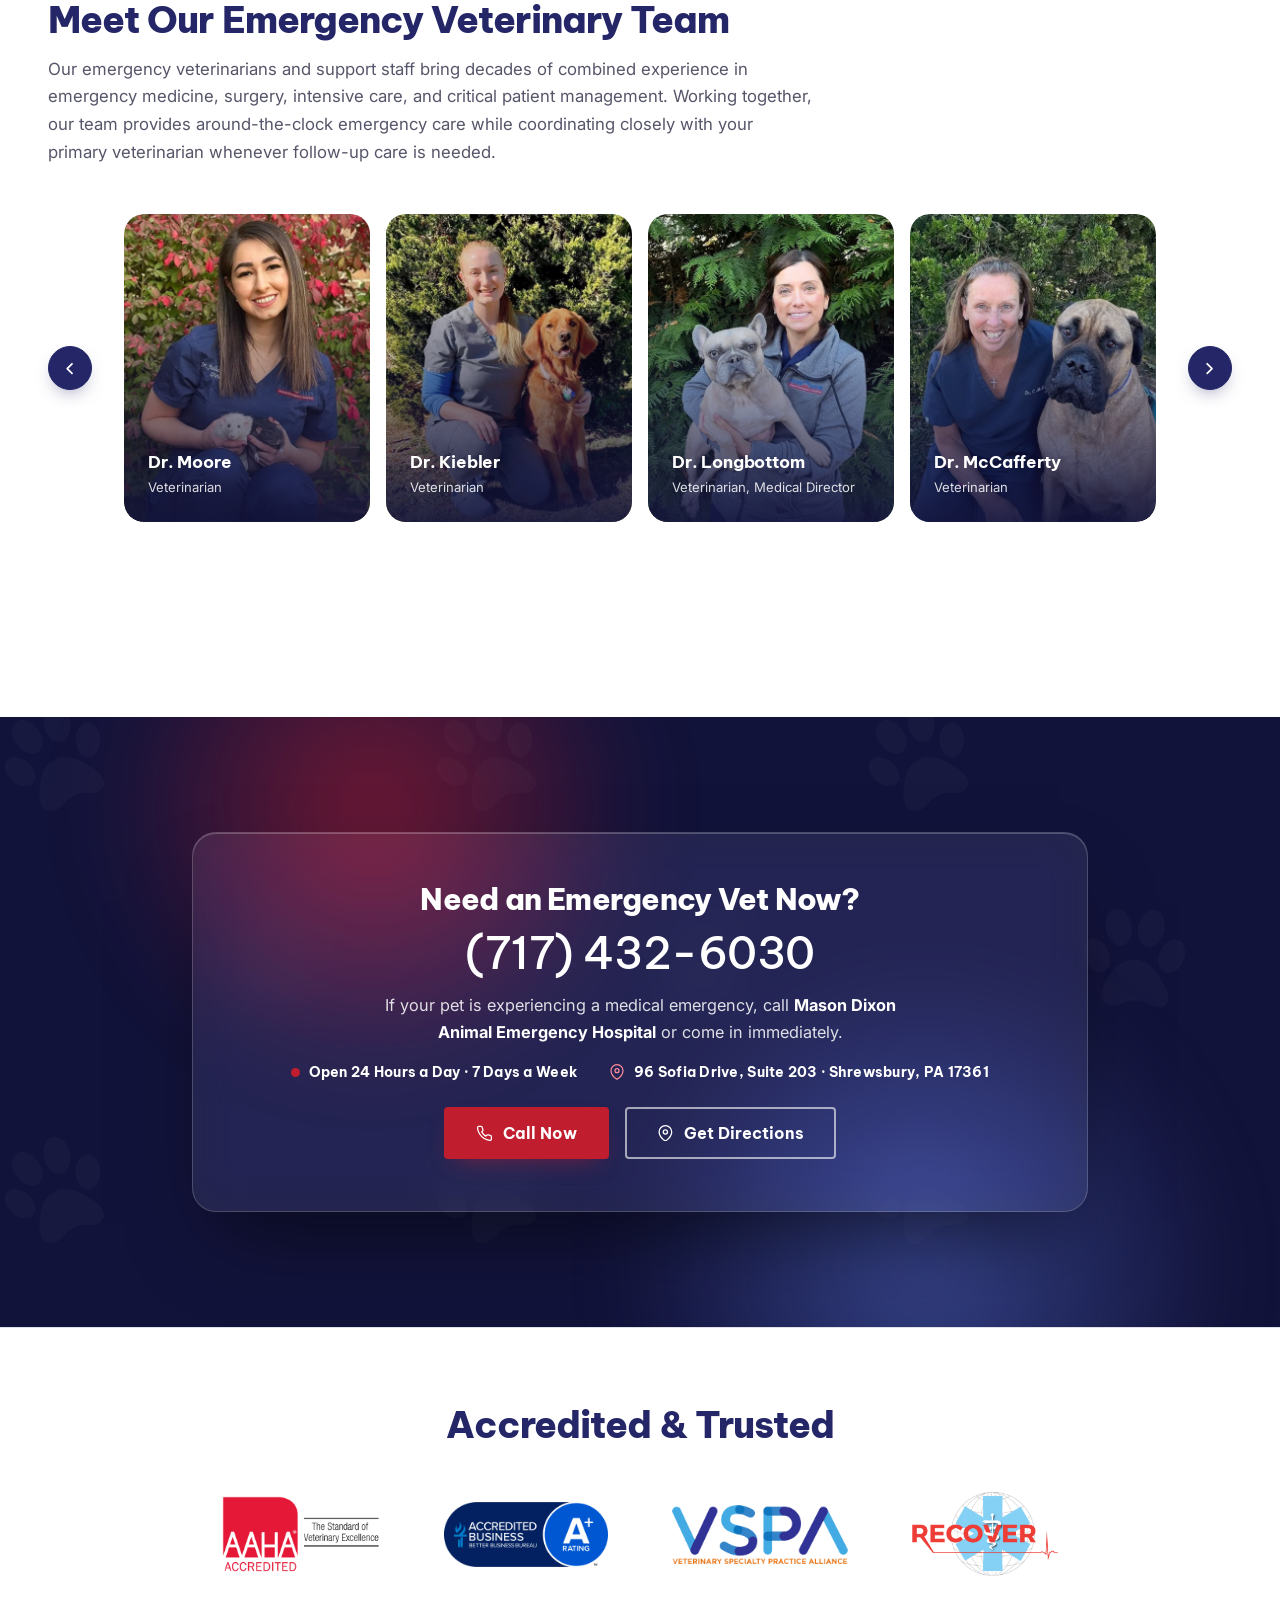
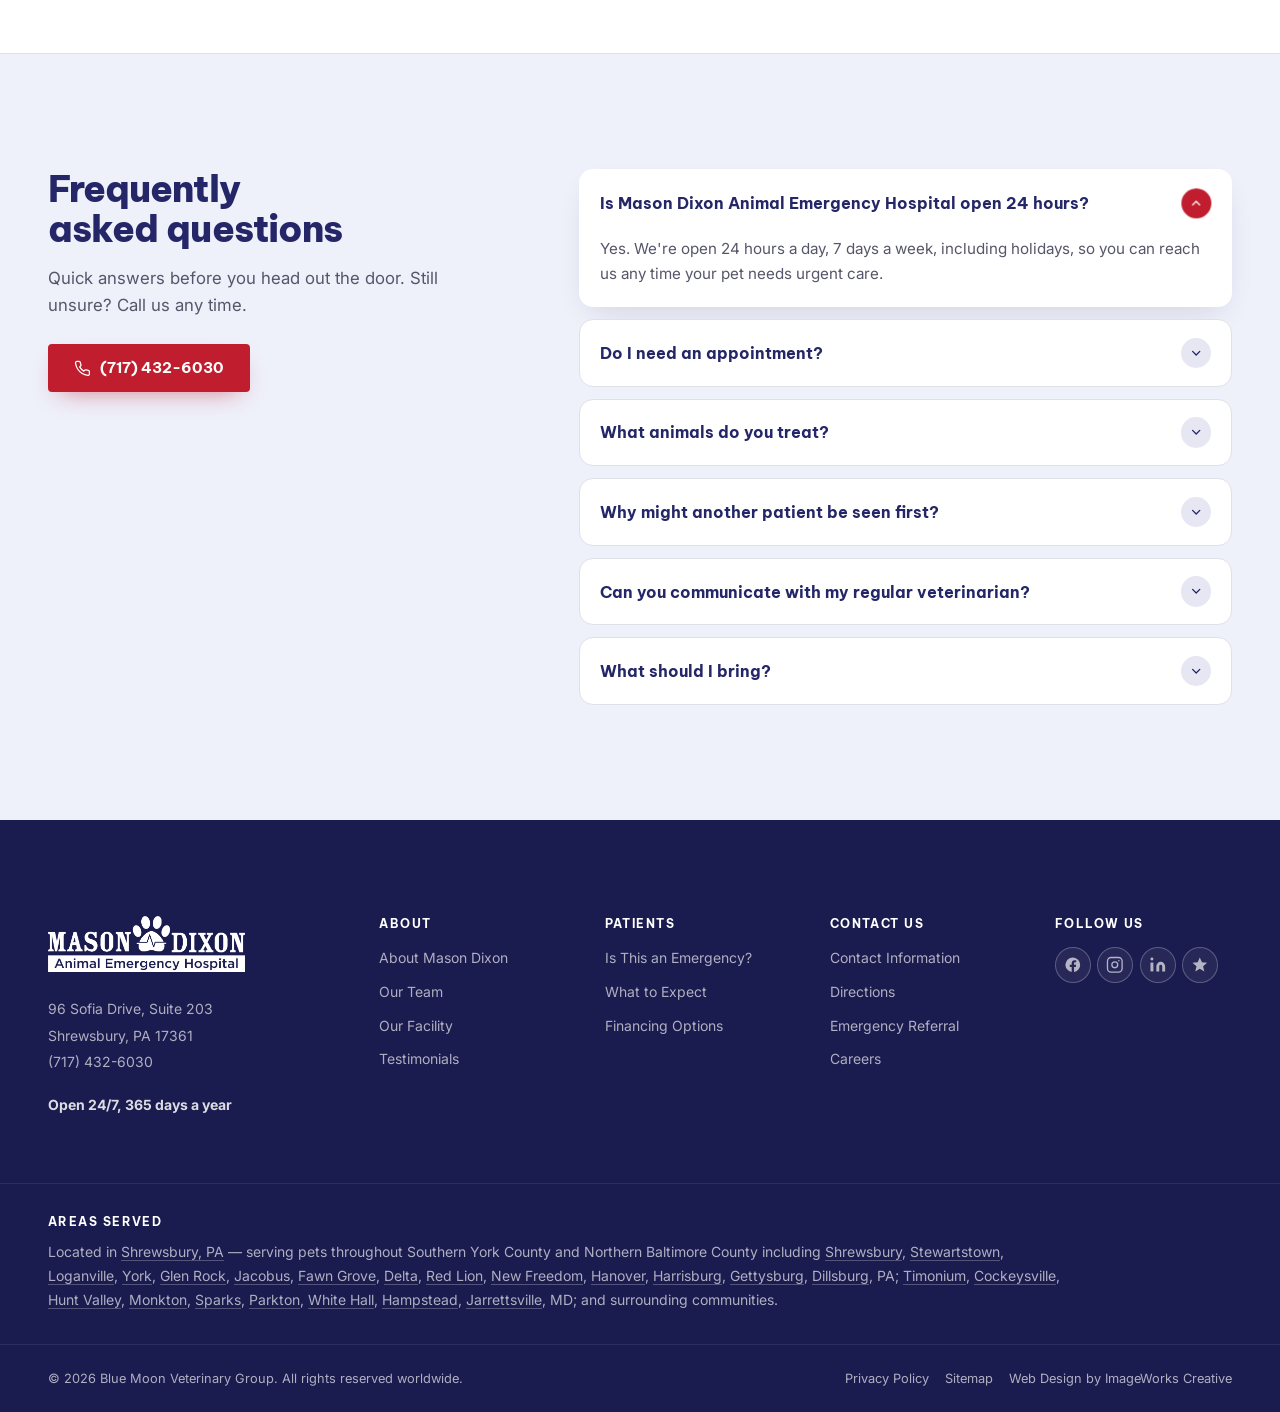
==== commit 6be6c570: "Option A: header, navigation and footer match the careers page Same markup, menu.css and menu.js as " ====
--- a/option-a/index.html
+++ b/option-a/index.html
@@ -13,12 +13,12 @@
   <link rel="preconnect" href="https://fonts.gstatic.com" crossorigin />
   <link href="https://fonts.googleapis.com/css2?family=Be+Vietnam+Pro:wght@500;600;700;800&family=Inter:ital,wght@0,400;0,500;0,600;1,400&display=swap" rel="stylesheet" />
 
-  <script src="js/head.js?v=202610071953"></script>
-  <link rel="stylesheet" href="css/base.css?v=202610071953" />
-  <link rel="stylesheet" href="css/components.css?v=202610071953" />
-  <link rel="stylesheet" href="css/sections.css?v=202610071953" />
-  <link rel="stylesheet" href="css/motion.css?v=202610071953" />
-  <link rel="stylesheet" href="css/menu.css?v=202610071953" />
+  <script src="js/head.js?v=202610141848"></script>
+  <link rel="stylesheet" href="css/base.css?v=202610141848" />
+  <link rel="stylesheet" href="css/components.css?v=202610141848" />
+  <link rel="stylesheet" href="css/sections.css?v=202610141848" />
+  <link rel="stylesheet" href="css/motion.css?v=202610141848" />
+  <link rel="stylesheet" href="css/menu.css?v=202610141848" />
 </head>
 <body>
   <a class="skip-link" href="#main">Skip to main content</a>
@@ -69,7 +69,7 @@
         </p>
 
         <nav class="util__links" aria-label="Quick links">
-          <a class="util__job is-hiring" href="/careers">
+          <a class="util__job is-hiring" href="https://www.masondixonveter.com/careers">
             <svg aria-hidden="true"><use href="#icon-briefcase"/></svg>
             <span class="sr-only">Now Hiring — Apply Here</span><span class="job-flip" aria-hidden="true"><span class="job-flip__track"><span>Now Hiring</span><span>Apply Here<span class="job-flip__arrow">→</span></span></span></span>
           </a>
@@ -85,7 +85,7 @@
     <div class="navbar">
       <div class="container navbar__inner">
 
-        <a class="logo" href="/" aria-label="Mason Dixon Animal Emergency Hospital — home">
+        <a class="logo" href="https://www.masondixonveter.com/" aria-label="Mason Dixon Animal Emergency Hospital — home">
           <img src="../assets/images/logo.png" alt="Mason Dixon Animal Emergency Hospital" width="327" height="94" />
         </a>
 
@@ -106,7 +106,7 @@
               </button>
               <div class="panel" id="panel-symptoms">
                 <div class="panel__lead">
-                  <a class="pfeat" href="/is-this-an-emergency">
+                  <a class="pfeat" href="https://www.masondixonveter.com/medical-emergencies-conditions">
                     <span class="pfeat__title">Is This an Emergency?</span>
                     <span class="pfeat__desc">Check the signs that shouldn't wait.</span>
                   </a>
@@ -115,15 +115,7 @@
                   <div class="pgroup">
                     <ul class="panel__list">
                       <li>
-                        <a class="pitem" href="/medical-emergencies-conditions">
-                          <span class="pitem__text">
-                            <span class="pitem__title">Medical Emergencies &amp; Conditions</span>
-                            <span class="pitem__desc">What we treat, around the clock.</span>
-                          </span>
-                        </a>
-                      </li>
-                      <li>
-                        <a class="pitem" href="/pet-emergency-symptoms">
+                        <a class="pitem" href="https://www.masondixonveter.com/pet-emergency-symptoms">
                           <span class="pitem__text">
                             <span class="pitem__title">Pet Emergency Symptoms</span>
                             <span class="pitem__desc">What to watch for, symptom by symptom.</span>
@@ -149,7 +141,7 @@
                       <span class="pgroup__label">Treatment</span>
                       <ul class="panel__list">
                         <li>
-                          <a class="pitem" href="/outpatient-care">
+                          <a class="pitem" href="https://www.masondixonveter.com/outpatient-care">
                             <span class="pitem__text">
                               <span class="pitem__title">Outpatient Treatment</span>
                               <span class="pitem__desc">Treated and discharged, no admission.</span>
@@ -157,15 +149,7 @@
                           </a>
                         </li>
                         <li>
-                          <a class="pitem" href="/intensive-care">
-                            <span class="pitem__text">
-                              <span class="pitem__title">Intensive Care</span>
-                              <span class="pitem__desc">Advanced monitoring for critical patients.</span>
-                            </span>
-                          </a>
-                        </li>
-                        <li>
-                          <a class="pitem" href="/emergency-surgery">
+                          <a class="pitem" href="https://www.masondixonveter.com/emergency-surgery">
                             <span class="pitem__text">
                               <span class="pitem__title">Emergency Surgery</span>
                               <span class="pitem__desc">Procedures for life-threatening conditions.</span>
@@ -176,10 +160,10 @@
                     </div>
 
                     <div class="pgroup">
-                      <span class="pgroup__label">Stabilization</span>
+                      <span class="pgroup__label">Intensive Care</span>
                       <ul class="panel__list">
                         <li>
-                          <a class="pitem" href="/oxygen-supplementation">
+                          <a class="pitem" href="https://www.masondixonveter.com/oxygen-supplementation">
                             <span class="pitem__text">
                               <span class="pitem__title">Oxygen Support</span>
                               <span class="pitem__desc">Support for breathing difficulty.</span>
@@ -187,7 +171,7 @@
                           </a>
                         </li>
                         <li>
-                          <a class="pitem" href="/blood-transfusions">
+                          <a class="pitem" href="https://www.masondixonveter.com/blood-transfusions">
                             <span class="pitem__text">
                               <span class="pitem__title">Blood Transfusions</span>
                               <span class="pitem__desc">Type-matched transfusion services.</span>
@@ -203,7 +187,7 @@
                       <span class="pgroup__label">Diagnostics</span>
                       <ul class="panel__list">
                         <li>
-                          <a class="pitem" href="/house-laboratory">
+                          <a class="pitem" href="https://www.masondixonveter.com/house-laboratory">
                             <span class="pitem__text">
                               <span class="pitem__title">In-House Laboratory</span>
                               <span class="pitem__desc">Rapid bloodwork and diagnostic testing.</span>
@@ -211,7 +195,7 @@
                           </a>
                         </li>
                         <li>
-                          <a class="pitem" href="/radiology-ultrasound">
+                          <a class="pitem" href="https://www.masondixonveter.com/radiology-ultrasound">
                             <span class="pitem__text">
                               <span class="pitem__title">X-Ray &amp; Ultrasound</span>
                               <span class="pitem__desc">Advanced imaging around the clock.</span>
@@ -219,7 +203,7 @@
                           </a>
                         </li>
                         <li>
-                          <a class="pitem" href="/endoscopy">
+                          <a class="pitem" href="https://www.masondixonveter.com/endoscopy">
                             <span class="pitem__text">
                               <span class="pitem__title">Endoscopy</span>
                               <span class="pitem__desc">Minimally invasive retrieval and diagnostics.</span>
@@ -233,7 +217,7 @@
                       <span class="pgroup__label">Continuing care</span>
                       <ul class="panel__list">
                         <li>
-                          <a class="pitem" href="/specialist-referrals">
+                          <a class="pitem" href="https://www.masondixonveter.com/specialist-referrals">
                             <span class="pitem__text">
                               <span class="pitem__title">Specialist Referrals</span>
                               <span class="pitem__desc">Coordination with local specialists.</span>
@@ -241,7 +225,7 @@
                           </a>
                         </li>
                         <li>
-                          <a class="pitem" href="/euthanasia-aftercare-services">
+                          <a class="pitem" href="https://www.masondixonveter.com/euthanasia-aftercare-services">
                             <span class="pitem__text">
                               <span class="pitem__title">Euthanasia &amp; Aftercare</span>
                               <span class="pitem__desc">Compassionate support for hard decisions.</span>
@@ -267,7 +251,7 @@
                     <span class="pgroup__label">Before you arrive</span>
                     <ul class="panel__list">
                       <li>
-                        <a class="pitem" href="/what-expect-during-your-visit">
+                        <a class="pitem" href="https://www.masondixonveter.com/what-expect-during-your-visit">
                           <span class="pitem__text">
                             <span class="pitem__title">What to Expect</span>
                             <span class="pitem__desc">From arrival to discharge, step by step.</span>
@@ -275,21 +259,13 @@
                         </a>
                       </li>
                       <li>
-                        <a class="pitem" href="/triage-levels-patient-illness">
+                        <a class="pitem" href="https://www.masondixonveter.com/triage-levels-patient-illness">
                           <span class="pitem__text">
                             <span class="pitem__title">Triage Policies</span>
                             <span class="pitem__desc">Medical triage, not arrival order.</span>
                           </span>
                         </a>
                       </li>
-                      <li>
-                        <a class="pitem" href="/faqs">
-                          <span class="pitem__text">
-                            <span class="pitem__title">FAQs</span>
-                            <span class="pitem__desc">The questions we hear most.</span>
-                          </span>
-                        </a>
-                      </li>
                     </ul>
                   </div>
 
@@ -297,7 +273,7 @@
                     <span class="pgroup__label">Paying for care</span>
                     <ul class="panel__list">
                       <li>
-                        <a class="pitem" href="/financing-options">
+                        <a class="pitem" href="https://www.masondixonveter.com/financing-options">
                           <span class="pitem__text">
                             <span class="pitem__title">Financing Options</span>
                             <span class="pitem__desc">Payment plans and what we accept.</span>
@@ -305,7 +281,7 @@
                         </a>
                       </li>
                       <li>
-                        <a class="pitem" href="/mason-dixon-miracle-fund">
+                        <a class="pitem" href="https://www.masondixonveter.com/mason-dixon-miracle-fund">
                           <span class="pitem__text">
                             <span class="pitem__title">Miracle Fund</span>
                             <span class="pitem__desc">Help for families facing hard costs.</span>
@@ -331,7 +307,7 @@
                       <span class="pgroup__label">The hospital</span>
                       <ul class="panel__list">
                         <li>
-                          <a class="pitem" href="/about-our-emergency-hospital">
+                          <a class="pitem" href="https://www.masondixonveter.com/about-our-emergency-hospital">
                             <span class="pitem__text">
                               <span class="pitem__title">About Mason Dixon</span>
                               <span class="pitem__desc">Who we are and how we work.</span>
@@ -339,7 +315,7 @@
                           </a>
                         </li>
                         <li>
-                          <a class="pitem" href="/meet-our-team">
+                          <a class="pitem" href="https://www.masondixonveter.com/meet-our-team">
                             <span class="pitem__text">
                               <span class="pitem__title">Our Team</span>
                               <span class="pitem__desc">The doctors and nurses on shift.</span>
@@ -347,7 +323,7 @@
                           </a>
                         </li>
                         <li>
-                          <a class="pitem" href="/explore-our-facility">
+                          <a class="pitem" href="https://www.masondixonveter.com/explore-our-facility">
                             <span class="pitem__text">
                               <span class="pitem__title">Our Facility</span>
                               <span class="pitem__desc">A look inside the hospital.</span>
@@ -355,7 +331,7 @@
                           </a>
                         </li>
                         <li>
-                          <a class="pitem" href="/careers">
+                          <a class="pitem" href="https://www.masondixonveter.com/careers">
                             <span class="pitem__text">
                               <span class="pitem__title">Careers</span>
                               <span class="pitem__desc">Open roles on our team.</span>
@@ -371,7 +347,7 @@
                       <span class="pgroup__label">For pet owners</span>
                       <ul class="panel__list">
                         <li>
-                          <a class="pitem" href="/reviews">
+                          <a class="pitem" href="https://www.masondixonveter.com/reviews">
                             <span class="pitem__text">
                               <span class="pitem__title">Testimonials</span>
                               <span class="pitem__desc">What other families have said.</span>
@@ -379,7 +355,7 @@
                           </a>
                         </li>
                         <li>
-                          <a class="pitem" href="/blog">
+                          <a class="pitem" href="https://www.masondixonveter.com/blog">
                             <span class="pitem__text">
                               <span class="pitem__title">Resources / Blog</span>
                               <span class="pitem__desc">Guides and reading for pet owners.</span>
@@ -387,7 +363,7 @@
                           </a>
                         </li>
                         <li>
-                          <a class="pitem" href="/grief-counseling">
+                          <a class="pitem" href="https://www.masondixonveter.com/grief-counseling">
                             <span class="pitem__text">
                               <span class="pitem__title">Grief Counseling</span>
                               <span class="pitem__desc">Support after losing a pet.</span>
@@ -395,7 +371,7 @@
                           </a>
                         </li>
                         <li>
-                          <a class="pitem" href="/additional-pet-care-resources">
+                          <a class="pitem" href="https://www.masondixonveter.com/additional-pet-care-resources">
                             <span class="pitem__text">
                               <span class="pitem__title">Additional Pet Resources</span>
                               <span class="pitem__desc">Local services beyond emergency care.</span>
@@ -421,7 +397,7 @@
                     <span class="pgroup__label">Pet owners</span>
                     <ul class="panel__list">
                       <li>
-                        <a class="pitem" href="/contact-us">
+                        <a class="pitem" href="https://www.masondixonveter.com/contact-us">
                           <span class="pitem__text">
                             <span class="pitem__title">Contact Information</span>
                             <span class="pitem__desc">Phone, hours and how to reach us.</span>
@@ -429,7 +405,7 @@
                         </a>
                       </li>
                       <li>
-                        <a class="pitem" href="https://www.google.com/maps/place/Mason+Dixon+Animal+Emergency+Hospital/@39.7568262,-76.6723362,17z" target="_blank" rel="noopener">
+                        <a class="pitem" href="https://www.google.com/maps/place/Mason+Dixon+Animal+Emergency+Hospital/@39.7568262,-76.6723362,17z/data=!3m1!4b1!4m5!3m4!1s0x0:0xefa263436c121061!8m2!3d39.7568262!4d-76.6701475" target="_blank" rel="noopener">
                           <span class="pitem__text">
                             <span class="pitem__title">Directions</span>
                             <span class="pitem__desc">96 Sofia Drive, Shrewsbury PA.</span>
@@ -443,7 +419,7 @@
                     <span class="pgroup__label">Referring veterinarians</span>
                     <ul class="panel__list">
                       <li>
-                        <a class="pitem" href="/vet-referrals">
+                        <a class="pitem" href="https://www.masondixonveter.com/vet-referrals">
                           <span class="pitem__text">
                             <span class="pitem__title">Emergency Referral</span>
                             <span class="pitem__desc">For veterinarians sending a patient.</span>
@@ -451,7 +427,7 @@
                         </a>
                       </li>
                       <li>
-                        <a class="pitem" href="/ultrasound-referrals">
+                        <a class="pitem" href="https://www.masondixonveter.com/ultrasound-referrals">
                           <span class="pitem__text">
                             <span class="pitem__title">Ultrasound Referral</span>
                             <span class="pitem__desc">Request a referral ultrasound.</span>
@@ -476,7 +452,7 @@
           </ul>
 
           <div class="nav__util">
-            <a class="is-hiring" href="/careers">
+            <a class="is-hiring" href="https://www.masondixonveter.com/careers">
               <svg aria-hidden="true"><use href="#icon-briefcase"/></svg>
               <span class="sr-only">Now Hiring — Apply Here</span><span class="job-flip" aria-hidden="true"><span class="job-flip__track"><span>Now Hiring</span><span>Apply Here<span class="job-flip__arrow">→</span></span></span></span>
             </a>
@@ -882,18 +858,18 @@
       <nav class="footer__col" aria-label="About">
         <h3>About</h3>
         <ul>
-          <li><a href="https://www.masondixonveter.com/about-our-emergency-hospital">About Our Emergency Hospital</a></li>
-          <li><a href="https://www.masondixonveter.com/caring-team-behind-mason-dixon">Meet Our Team</a></li>
-          <li><a href="https://www.masondixonveter.com/explore-our-facility">Explore Our Facility</a></li>
-          <li><a href="https://www.masondixonveter.com/testimonials">Testimonials</a></li>
+          <li><a href="https://www.masondixonveter.com/about-our-emergency-hospital">About Mason Dixon</a></li>
+          <li><a href="https://www.masondixonveter.com/meet-our-team">Our Team</a></li>
+          <li><a href="https://www.masondixonveter.com/explore-our-facility">Our Facility</a></li>
+          <li><a href="https://www.masondixonveter.com/reviews">Testimonials</a></li>
         </ul>
       </nav>
 
       <nav class="footer__col" aria-label="Patients">
         <h3>Patients</h3>
         <ul>
-          <li><a href="https://www.masondixonveter.com/medical-emergencies-conditions">Medical Emergencies &amp; Conditions (FAQ)</a></li>
-          <li><a href="https://www.masondixonveter.com/what-expect-during-your-visit">What to Expect on Your Visit</a></li>
+          <li><a href="https://www.masondixonveter.com/medical-emergencies-conditions">Is This an Emergency?</a></li>
+          <li><a href="https://www.masondixonveter.com/what-expect-during-your-visit">What to Expect</a></li>
           <li><a href="https://www.masondixonveter.com/financing-options">Financing Options</a></li>
         </ul>
       </nav>
@@ -901,7 +877,7 @@
       <nav class="footer__col" aria-label="Contact us">
         <h3>Contact Us</h3>
         <ul>
-          <li><a href="https://www.masondixonveter.com/contact-us">Contact Info</a></li>
+          <li><a href="https://www.masondixonveter.com/contact-us">Contact Information</a></li>
           <li><a href="https://www.google.com/maps/place/Mason+Dixon+Animal+Emergency+Hospital/@39.7568262,-76.6723362,17z/data=!3m1!4b1!4m5!3m4!1s0x0:0xefa263436c121061!8m2!3d39.7568262!4d-76.6701475" target="_blank" rel="noopener">Directions</a></li>
           <li><a href="https://www.masondixonveter.com/vet-referrals">Emergency Referral</a></li>
           <li><a href="https://www.masondixonveter.com/careers">Careers</a></li>
@@ -956,7 +932,7 @@
     </a>
   </div>
 
-  <script type="module" src="js/main.js?v=202610071953"></script>
-  <script type="module" src="js/menu.js?v=202610071953"></script>
+  <script type="module" src="js/main.js?v=202610141848"></script>
+  <script type="module" src="js/menu.js?v=202610141848"></script>
 </body>
 </html>
--- a/option-a/css/menu.css
+++ b/option-a/css/menu.css
@@ -450,23 +450,7 @@
   background: var(--color-bg-light);
 }
 
-.pitem__icon {
-  flex: none;
-  width: 1rem;
-  height: 1rem;
-  margin-top: 0.12rem;
-  color: var(--color-gray);
-  opacity: 0.55;
-  transition: color var(--transition), opacity var(--transition);
-}
-
-.pitem:hover .pitem__icon {
-  color: var(--color-red);
-  opacity: 1;
-}
-
-.pitem__text,
-.pfeat__text {
+.pitem__text {
   min-width: 0;
 }
 
@@ -864,11 +848,6 @@
     padding: var(--space-2) var(--space-3);
   }
 
-  .pitem__icon {
-    margin-top: 0;
-    opacity: 0.7;
-  }
-
   .pitem__title {
     font-size: 1rem;
   }
@@ -922,6 +901,10 @@
 @media (max-width: 600px) {
   :root {
     --header-h: 4.25rem;
+  }
+
+  /* Tight gutters for the header row only; page content keeps the roomier base gutter */
+  .site-header {
     --container-pad: 1rem;
   }
 
@@ -967,6 +950,9 @@
   :root {
     --header-h: 4rem;
     --logo-h: 1.8rem;
+  }
+
+  .site-header {
     --container-pad: 0.625rem;
   }
 
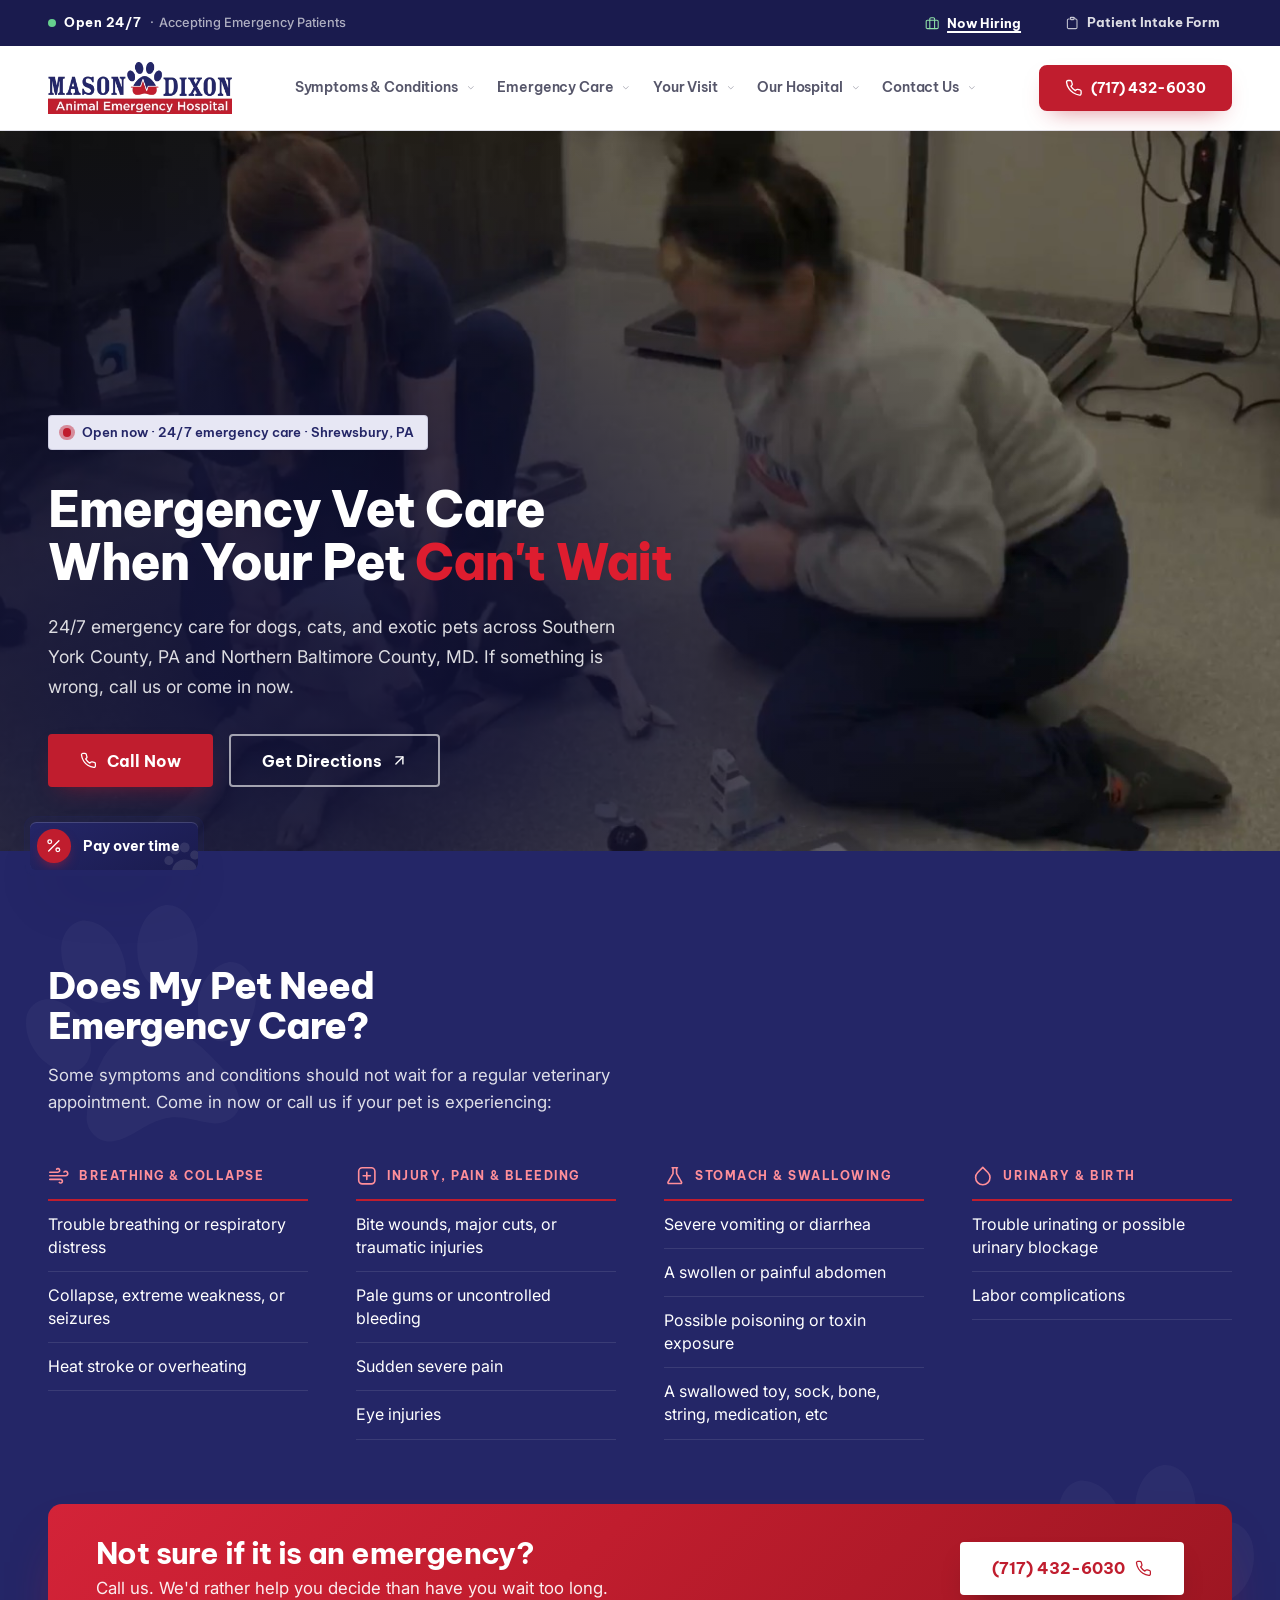
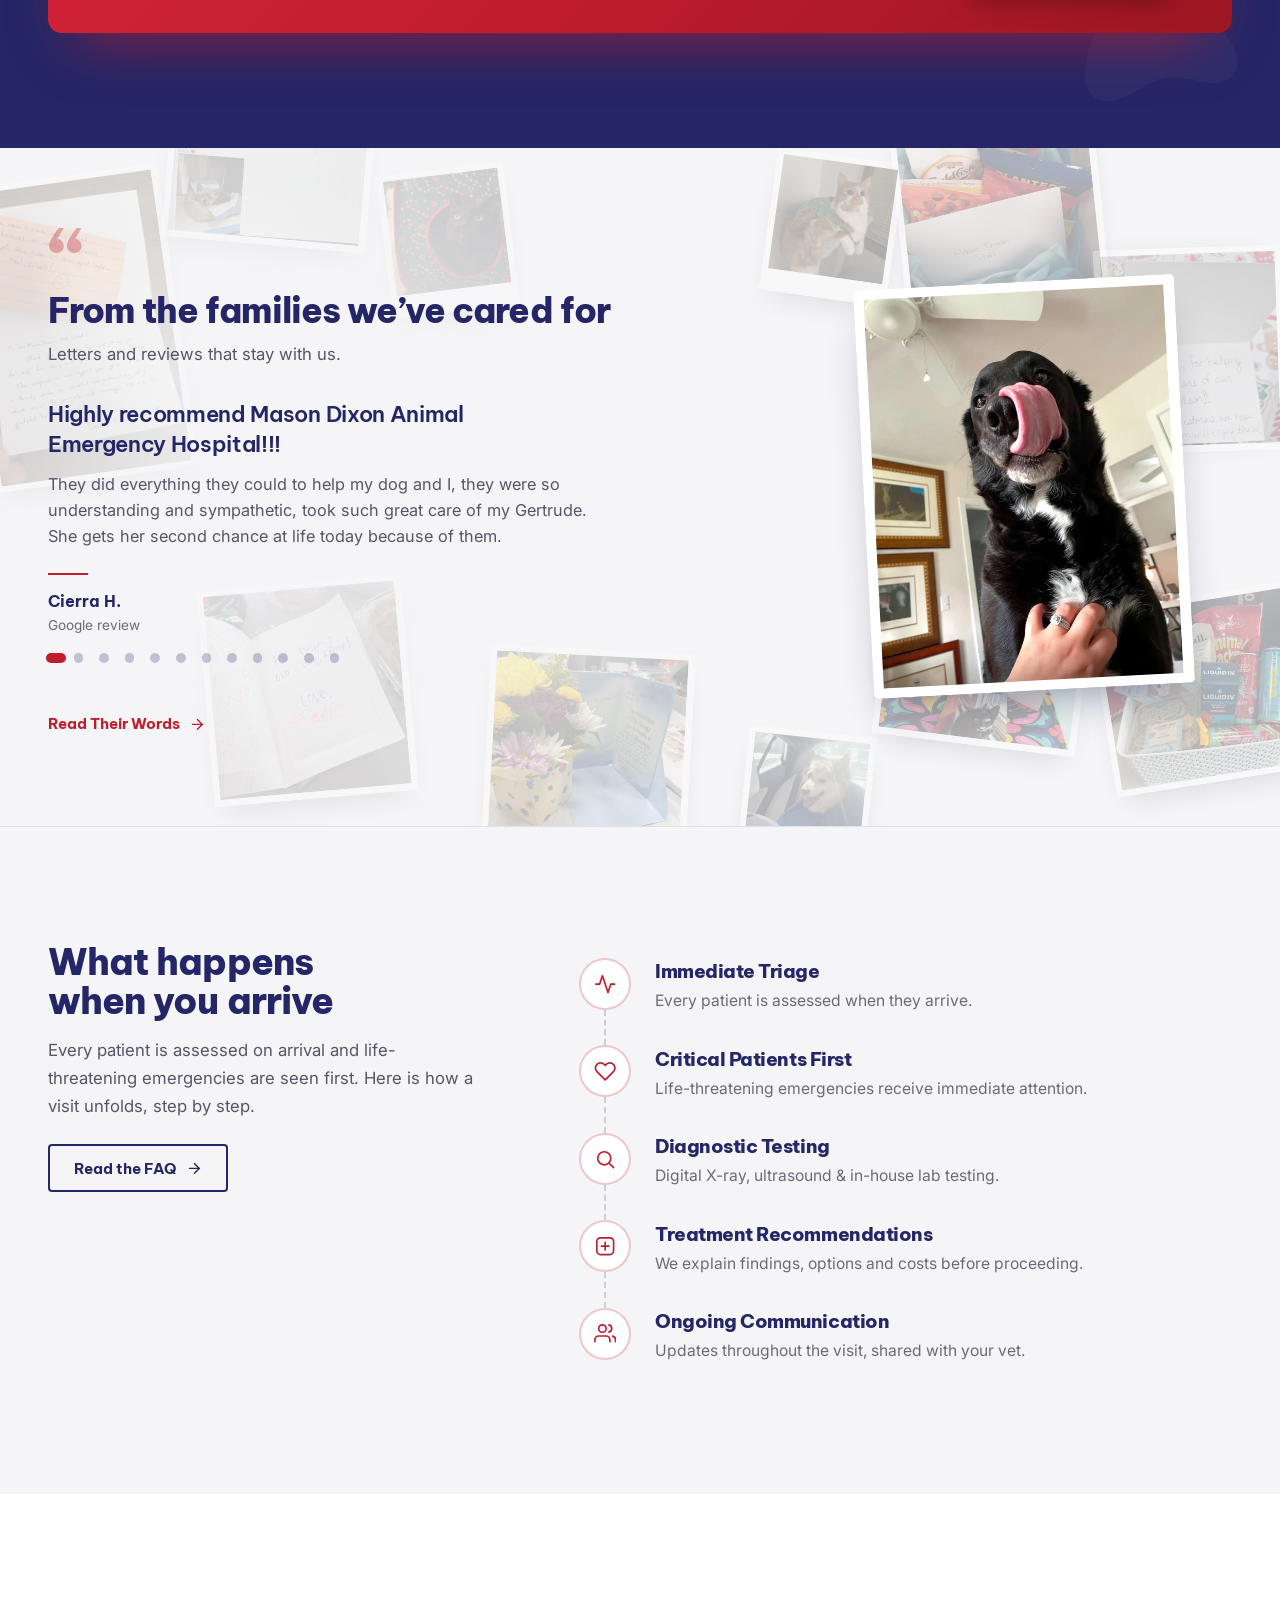
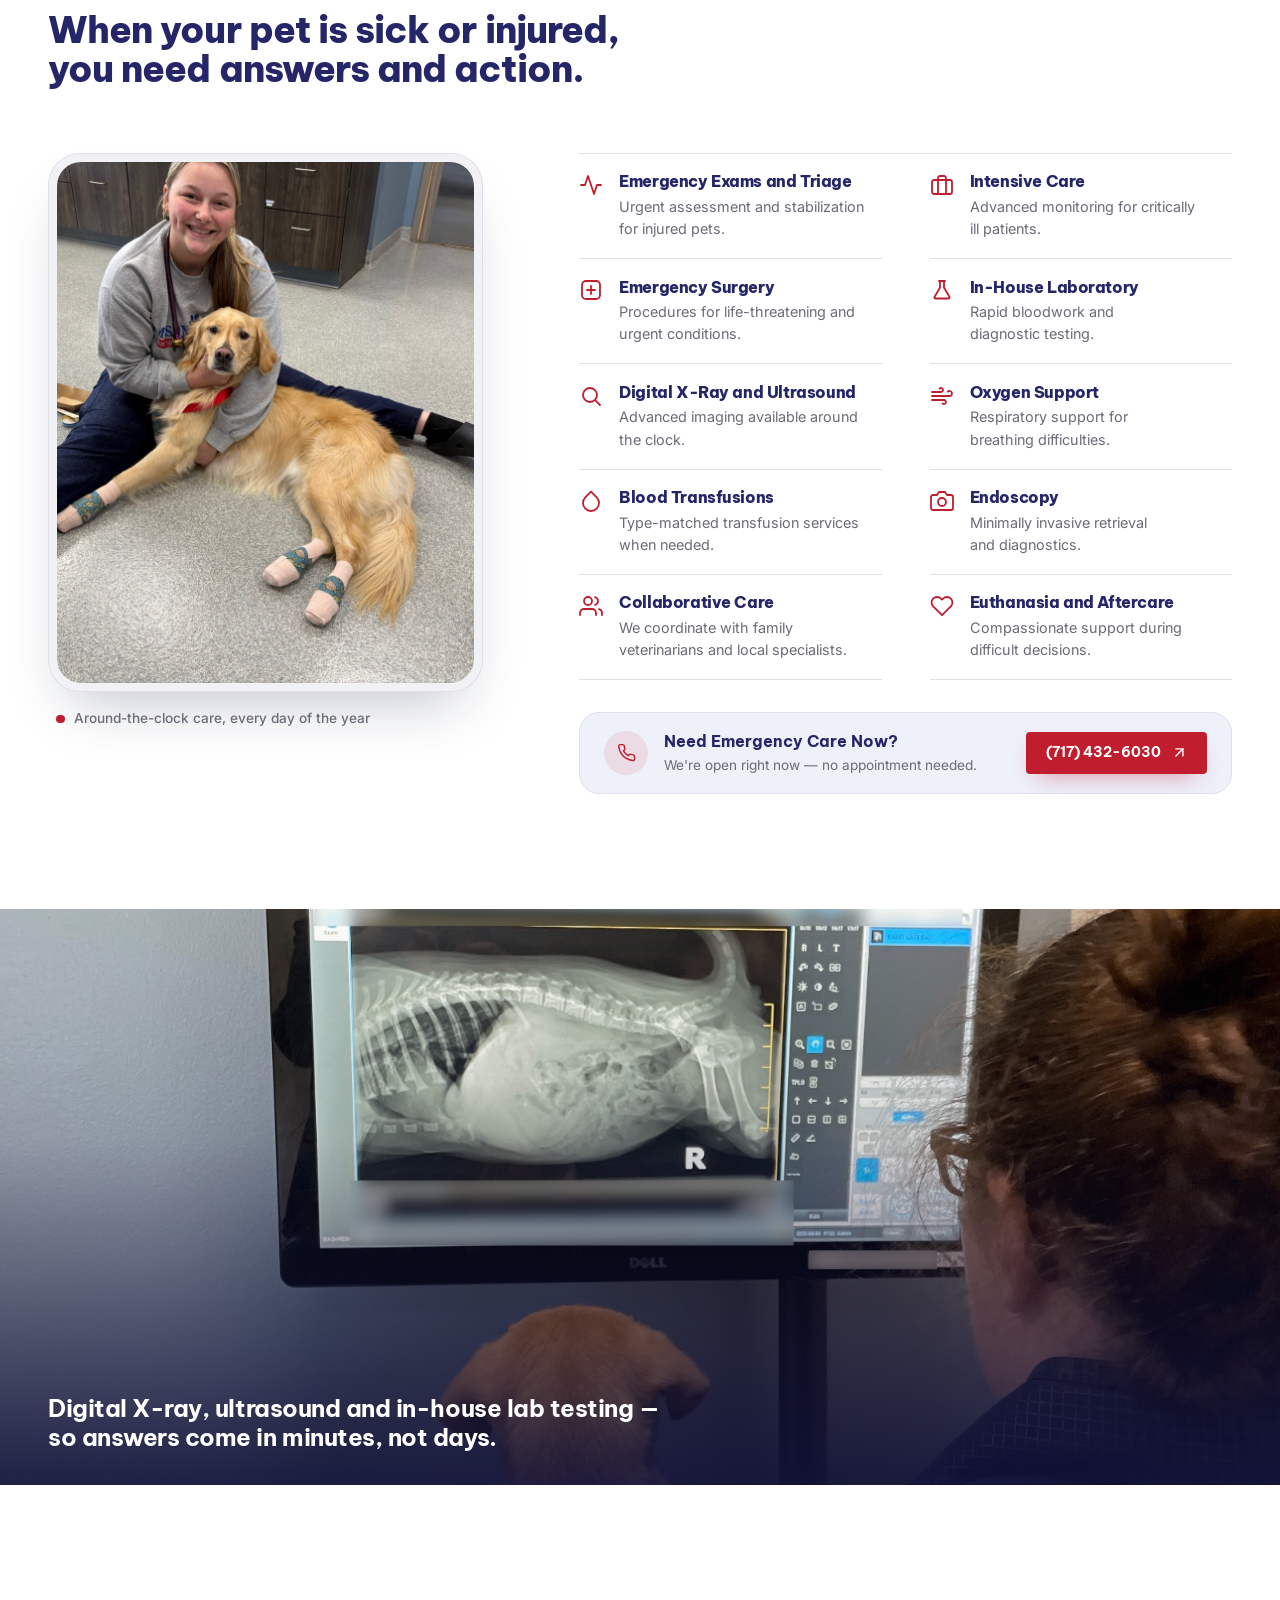
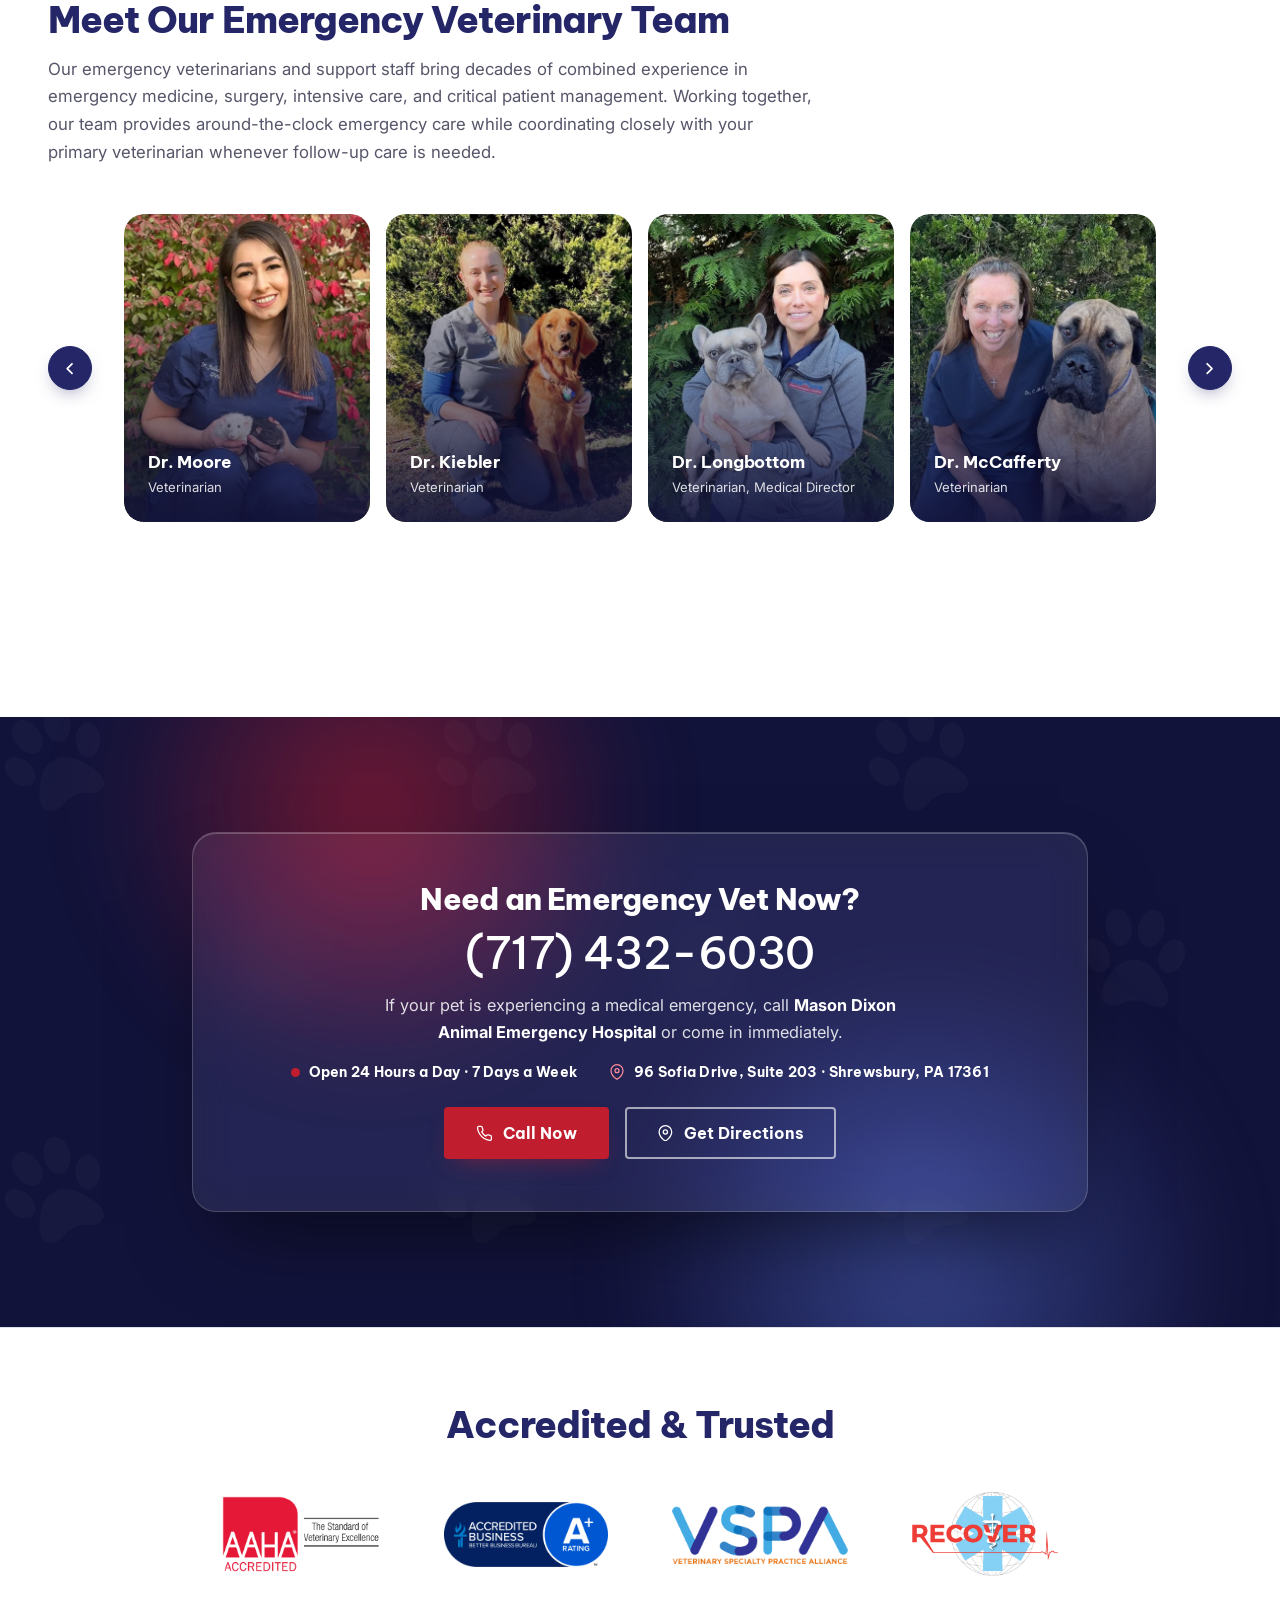
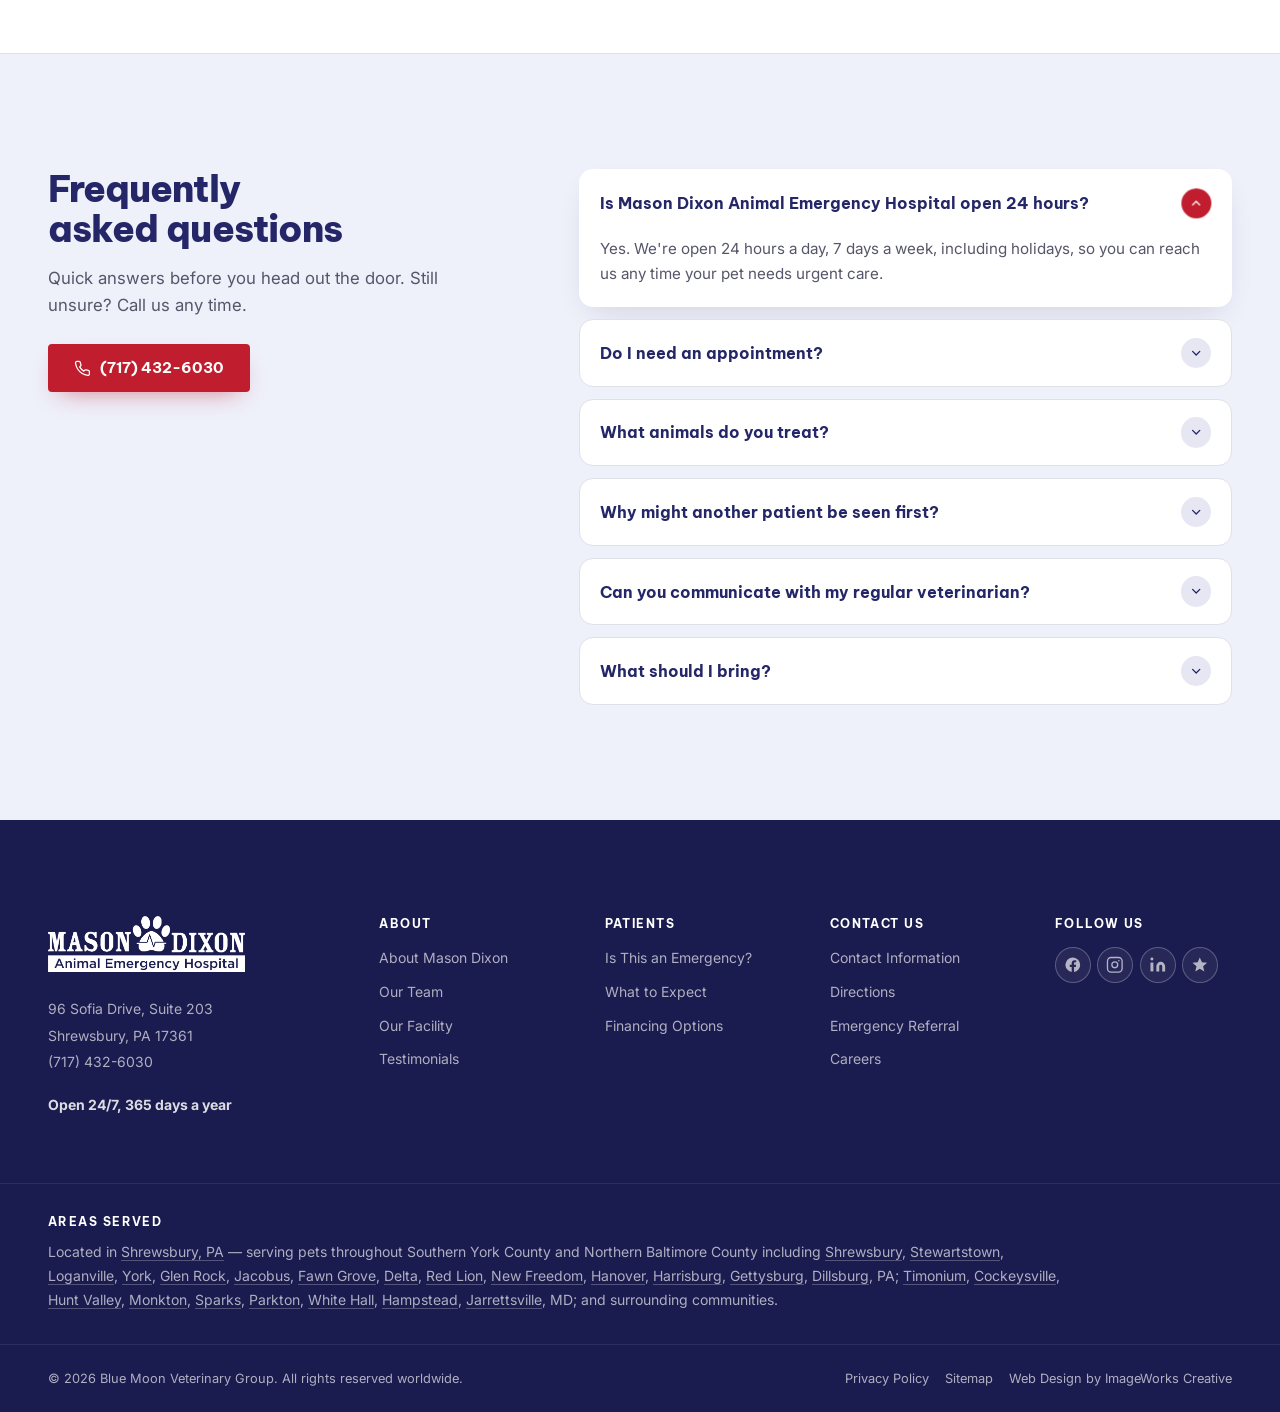
==== commit 1719ba31: "Option A: Now Hiring goes to the careers page application form, as on the careers page" ====
--- a/option-a/index.html
+++ b/option-a/index.html
@@ -69,7 +69,7 @@
         </p>
 
         <nav class="util__links" aria-label="Quick links">
-          <a class="util__job is-hiring" href="https://www.masondixonveter.com/careers">
+          <a class="util__job is-hiring" href="https://imageworksc.github.io/mason-dixon-careers/#apply-form">
             <svg aria-hidden="true"><use href="#icon-briefcase"/></svg>
             <span class="sr-only">Now Hiring — Apply Here</span><span class="job-flip" aria-hidden="true"><span class="job-flip__track"><span>Now Hiring</span><span>Apply Here<span class="job-flip__arrow">→</span></span></span></span>
           </a>
@@ -452,7 +452,7 @@
           </ul>
 
           <div class="nav__util">
-            <a class="is-hiring" href="https://www.masondixonveter.com/careers">
+            <a class="is-hiring" href="https://imageworksc.github.io/mason-dixon-careers/#apply-form">
               <svg aria-hidden="true"><use href="#icon-briefcase"/></svg>
               <span class="sr-only">Now Hiring — Apply Here</span><span class="job-flip" aria-hidden="true"><span class="job-flip__track"><span>Now Hiring</span><span>Apply Here<span class="job-flip__arrow">→</span></span></span></span>
             </a>
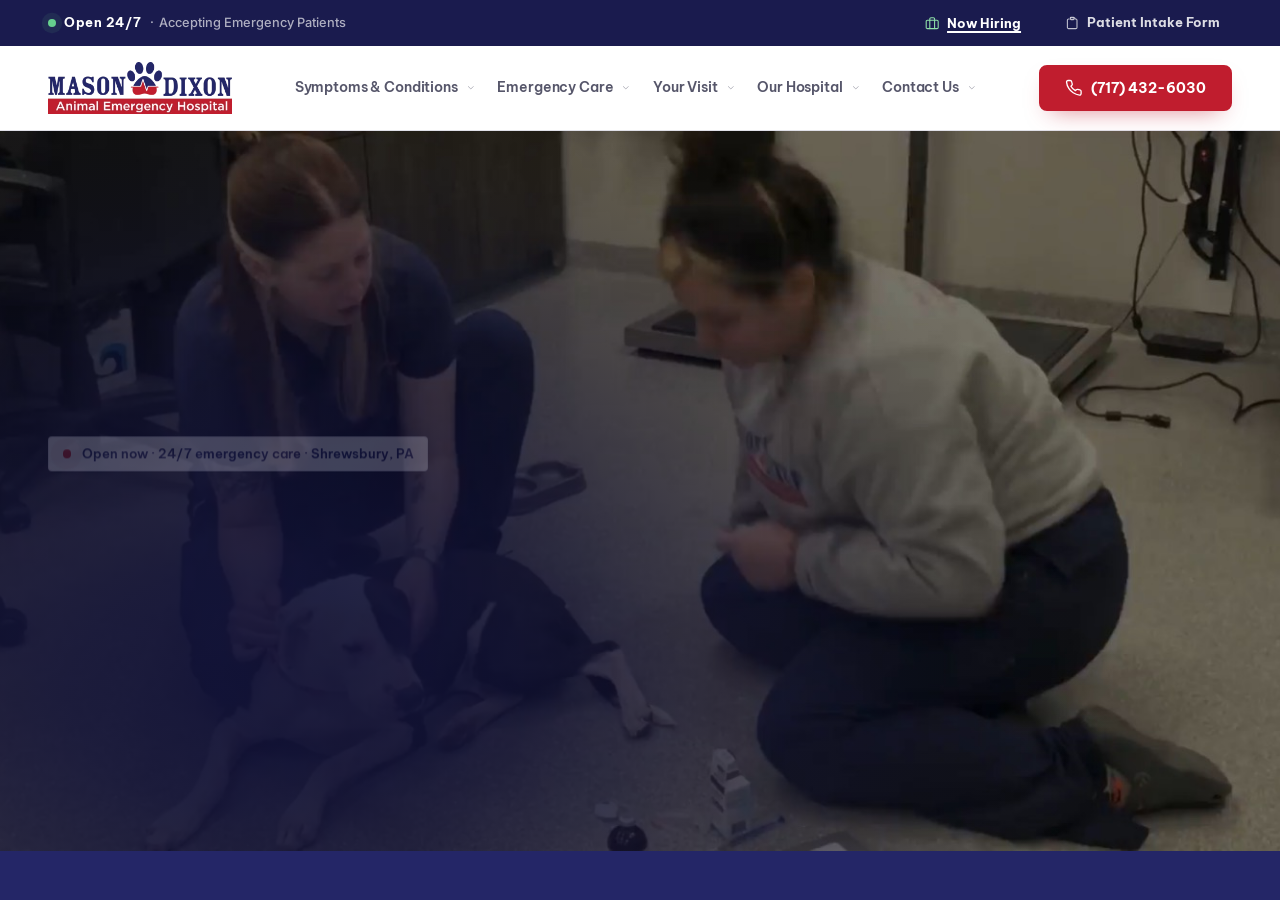
==== commit fd81ba97: "Make Option A the site homepage at the repo root index.html at the root with root-relative paths (as" ====
--- a/option-a/index.html
+++ b/option-a/index.html
@@ -2,937 +2,13 @@
 <html lang="en">
 <head>
   <meta charset="UTF-8" />
-  <meta name="viewport" content="width=device-width, initial-scale=1, viewport-fit=cover" />
-  <title>Mason Dixon Animal Emergency Hospital | 24/7 Emergency Vet Care in Shrewsbury, PA</title>
-  <meta name="description" content="24/7 emergency veterinary care for dogs, cats, and exotic pets across Southern York County, PA and Northern Baltimore County, MD. Call (717) 432-6030 or come in now." />
-  <meta name="theme-color" content="#242667" />
-
-  <link rel="icon" href="data:image/svg+xml,%3Csvg xmlns='http://www.w3.org/2000/svg' viewBox='0 0 24 24'%3E%3Ccircle cx='12' cy='16' r='4' fill='%23c01d2e'/%3E%3Ccircle cx='5' cy='9' r='2.2' fill='%23c01d2e'/%3E%3Ccircle cx='9.5' cy='5.5' r='2.2' fill='%23c01d2e'/%3E%3Ccircle cx='14.5' cy='5.5' r='2.2' fill='%23c01d2e'/%3E%3Ccircle cx='19' cy='9' r='2.2' fill='%23c01d2e'/%3E%3C/svg%3E" />
-
-  <link rel="preconnect" href="https://fonts.googleapis.com" />
-  <link rel="preconnect" href="https://fonts.gstatic.com" crossorigin />
-  <link href="https://fonts.googleapis.com/css2?family=Be+Vietnam+Pro:wght@500;600;700;800&family=Inter:ital,wght@0,400;0,500;0,600;1,400&display=swap" rel="stylesheet" />
-
-  <script src="js/head.js?v=202610141848"></script>
-  <link rel="stylesheet" href="css/base.css?v=202610141848" />
-  <link rel="stylesheet" href="css/components.css?v=202610141848" />
-  <link rel="stylesheet" href="css/sections.css?v=202610141848" />
-  <link rel="stylesheet" href="css/motion.css?v=202610141848" />
-  <link rel="stylesheet" href="css/menu.css?v=202610141848" />
+  <title>Mason Dixon Animal Emergency Hospital</title>
+  <meta name="robots" content="noindex" />
+  <link rel="canonical" href="../" />
+  <!-- Option A became the site's homepage; this keeps old links working -->
+  <meta http-equiv="refresh" content="0; url=../" />
 </head>
 <body>
-  <a class="skip-link" href="#main">Skip to main content</a>
-
-  <!-- ============================ Icon sprite ============================ -->
-  <svg class="icon-sprite" aria-hidden="true">
-    <defs>
-      <symbol id="icon-chevron-down" viewBox="0 0 24 24" fill="none" stroke="currentColor" stroke-width="2.2" stroke-linecap="round" stroke-linejoin="round"><polyline points="6 9 12 15 18 9"/></symbol>
-      <symbol id="icon-chevron-left" viewBox="0 0 24 24" fill="none" stroke="currentColor" stroke-width="2.2" stroke-linecap="round" stroke-linejoin="round"><polyline points="15 18 9 12 15 6"/></symbol>
-      <symbol id="icon-chevron-right" viewBox="0 0 24 24" fill="none" stroke="currentColor" stroke-width="2.2" stroke-linecap="round" stroke-linejoin="round"><polyline points="9 18 15 12 9 6"/></symbol>
-      <symbol id="icon-phone" viewBox="0 0 24 24" fill="none" stroke="currentColor" stroke-width="1.8" stroke-linecap="round" stroke-linejoin="round"><path d="M22 16.92v3a2 2 0 0 1-2.18 2 19.79 19.79 0 0 1-8.63-3.07 19.5 19.5 0 0 1-6-6 19.79 19.79 0 0 1-3.07-8.67A2 2 0 0 1 4.11 2h3a2 2 0 0 1 2 1.72c.13.96.36 1.9.7 2.81a2 2 0 0 1-.45 2.11L8.09 9.91a16 16 0 0 0 6 6l1.27-1.27a2 2 0 0 1 2.11-.45c.91.34 1.85.57 2.81.7A2 2 0 0 1 22 16.92z"/></symbol>
-      <symbol id="icon-percent" viewBox="0 0 24 24" fill="none" stroke="currentColor" stroke-width="1.8" stroke-linecap="round" stroke-linejoin="round"><line x1="19" y1="5" x2="5" y2="19"/><circle cx="6.5" cy="6.5" r="2.5"/><circle cx="17.5" cy="17.5" r="2.5"/></symbol>
-      <symbol id="icon-pin" viewBox="0 0 24 24" fill="none" stroke="currentColor" stroke-width="1.8" stroke-linecap="round" stroke-linejoin="round"><path d="M21 10c0 7-9 13-9 13s-9-6-9-13a9 9 0 0 1 18 0z"/><circle cx="12" cy="10" r="3"/></symbol>
-      <symbol id="icon-arrow-up-right" viewBox="0 0 24 24" fill="none" stroke="currentColor" stroke-width="2" stroke-linecap="round" stroke-linejoin="round"><line x1="7" y1="17" x2="17" y2="7"/><polyline points="7 7 17 7 17 17"/></symbol>
-      <symbol id="icon-arrow-right" viewBox="0 0 24 24" fill="none" stroke="currentColor" stroke-width="2" stroke-linecap="round" stroke-linejoin="round"><line x1="5" y1="12" x2="19" y2="12"/><polyline points="12 5 19 12 12 19"/></symbol>
-      <symbol id="icon-pulse" viewBox="0 0 24 24" fill="none" stroke="currentColor" stroke-width="1.8" stroke-linecap="round" stroke-linejoin="round"><polyline points="22 12 18 12 15 21 9 3 6 12 2 12"/></symbol>
-      <symbol id="icon-heart" viewBox="0 0 24 24" fill="none" stroke="currentColor" stroke-width="1.8" stroke-linecap="round" stroke-linejoin="round"><path d="M20.84 4.61a5.5 5.5 0 0 0-7.78 0L12 5.67l-1.06-1.06a5.5 5.5 0 0 0-7.78 7.78l1.06 1.06L12 21.23l7.78-7.78 1.06-1.06a5.5 5.5 0 0 0 0-7.78z"/></symbol>
-      <symbol id="icon-briefcase" viewBox="0 0 24 24" fill="none" stroke="currentColor" stroke-width="1.8" stroke-linecap="round" stroke-linejoin="round"><rect x="2" y="7" width="20" height="14" rx="2"/><path d="M16 21V5a2 2 0 0 0-2-2h-4a2 2 0 0 0-2 2v16"/></symbol>
-      <symbol id="icon-medical-cross" viewBox="0 0 24 24" fill="none" stroke="currentColor" stroke-width="1.8" stroke-linecap="round" stroke-linejoin="round"><rect x="3" y="3" width="18" height="18" rx="4"/><path d="M12 8v8M8 12h8"/></symbol>
-      <symbol id="icon-flask" viewBox="0 0 24 24" fill="none" stroke="currentColor" stroke-width="1.8" stroke-linecap="round" stroke-linejoin="round"><path d="M9 3h6M10 3v6.5L4.5 19a1 1 0 0 0 .87 1.5h13.26a1 1 0 0 0 .87-1.5L14 9.5V3"/></symbol>
-      <symbol id="icon-scan" viewBox="0 0 24 24" fill="none" stroke="currentColor" stroke-width="1.8" stroke-linecap="round" stroke-linejoin="round"><circle cx="11" cy="11" r="7"/><line x1="21" y1="21" x2="16.65" y2="16.65"/></symbol>
-      <symbol id="icon-wind" viewBox="0 0 24 24" fill="none" stroke="currentColor" stroke-width="1.8" stroke-linecap="round" stroke-linejoin="round"><path d="M9.59 4.59A2 2 0 1 1 11 8H2m10.59 11.41A2 2 0 1 0 14 16H2m15.73-8.27A2.5 2.5 0 1 1 19.5 12H2"/></symbol>
-      <symbol id="icon-droplet" viewBox="0 0 24 24" fill="none" stroke="currentColor" stroke-width="1.8" stroke-linecap="round" stroke-linejoin="round"><path d="M12 2.69l5.66 5.66a8 8 0 1 1-11.31 0z"/></symbol>
-      <symbol id="icon-camera" viewBox="0 0 24 24" fill="none" stroke="currentColor" stroke-width="1.8" stroke-linecap="round" stroke-linejoin="round"><path d="M23 19a2 2 0 0 1-2 2H3a2 2 0 0 1-2-2V8a2 2 0 0 1 2-2h4l2-3h6l2 3h4a2 2 0 0 1 2 2z"/><circle cx="12" cy="13" r="4"/></symbol>
-      <symbol id="icon-users" viewBox="0 0 24 24" fill="none" stroke="currentColor" stroke-width="1.8" stroke-linecap="round" stroke-linejoin="round"><path d="M17 21v-2a4 4 0 0 0-4-4H5a4 4 0 0 0-4 4v2"/><circle cx="9" cy="7" r="4"/><path d="M23 21v-2a4 4 0 0 0-3-3.87"/><path d="M16 3.13a4 4 0 0 1 0 7.75"/></symbol>
-      <symbol id="icon-paw" viewBox="0 0 24 24" fill="currentColor"><circle cx="5.6" cy="12" r="2.2"/><circle cx="9.6" cy="7.4" r="2.4"/><circle cx="14.4" cy="7.4" r="2.4"/><circle cx="18.4" cy="12" r="2.2"/><path d="M12 13c-3.3 0-6 2.4-6 5.2 0 2.2 1.9 3.1 3.5 3.1 1.05 0 1.65-.42 2.5-.42s1.45.42 2.5.42c1.6 0 3.5-.9 3.5-3.1 0-2.8-2.7-5.2-6-5.2z"/></symbol>
-      <symbol id="icon-facebook" viewBox="0 0 24 24" fill="currentColor"><path d="M22 12a10 10 0 1 0-11.5 9.95v-7.04H7.9V12h2.6V9.8c0-2.57 1.53-4 3.87-4 1.12 0 2.3.2 2.3.2v2.5h-1.3c-1.28 0-1.68.8-1.68 1.62V12h2.86l-.46 2.91h-2.4v7.04A10 10 0 0 0 22 12z"/></symbol>
-      <symbol id="icon-instagram" viewBox="0 0 24 24" fill="none" stroke="currentColor" stroke-width="1.8" stroke-linecap="round" stroke-linejoin="round"><rect x="2" y="2" width="20" height="20" rx="5"/><circle cx="12" cy="12" r="4"/><circle cx="17.5" cy="6.5" r="1.1" fill="currentColor" stroke="none"/></symbol>
-      <symbol id="icon-linkedin" viewBox="0 0 24 24" fill="currentColor"><path d="M16 8a6 6 0 0 1 6 6v7h-4v-7a2 2 0 0 0-2-2 2 2 0 0 0-2 2v7h-4v-7a6 6 0 0 1 6-6z"/><rect x="2" y="9" width="4" height="12"/><circle cx="4" cy="4" r="2"/></symbol>
-      <symbol id="icon-star" viewBox="0 0 24 24" fill="currentColor"><polygon points="12 2 14.9 8.6 22 9.3 16.5 14 18.2 21 12 17.3 5.8 21 7.5 14 2 9.3 9.1 8.6"/></symbol>
-      <symbol id="icon-clipboard" viewBox="0 0 24 24" fill="none" stroke="currentColor" stroke-width="1.8" stroke-linecap="round" stroke-linejoin="round"><path d="M9 3h6a2 2 0 0 1 2 2h1a2 2 0 0 1 2 2v12a2 2 0 0 1-2 2H6a2 2 0 0 1-2-2V7a2 2 0 0 1 2-2h1"/><rect x="9" y="2" width="6" height="4" rx="1"/></symbol>
-      <symbol id="icon-close" viewBox="0 0 24 24" fill="none" stroke="currentColor" stroke-width="2" stroke-linecap="round"><line x1="6" y1="6" x2="18" y2="18"/><line x1="18" y1="6" x2="6" y2="18"/></symbol>
-      <symbol id="icon-menu" viewBox="0 0 24 24" fill="none" stroke="currentColor" stroke-width="2" stroke-linecap="round"><line x1="3" y1="6" x2="21" y2="6"/><line x1="3" y1="12" x2="21" y2="12"/><line x1="3" y1="18" x2="21" y2="18"/></symbol>
-    </defs>
-  </svg>
-
-  <!-- ============================ Header ============================ -->
-  <header class="site-header" data-site-header>
-
-    <!-- Tier 1 — utility -->
-    <div class="util">
-      <div class="container util__inner">
-        <p class="status">
-          <span class="status__dot" aria-hidden="true"></span>
-          <span class="status__label">Open 24/7</span>
-          <span class="status__note status__note--mid">Accepting Emergency Patients</span>
-          <span class="status__note status__note--wide">Critical Patients Treated First</span>
-        </p>
-
-        <nav class="util__links" aria-label="Quick links">
-          <a class="util__job is-hiring" href="https://imageworksc.github.io/mason-dixon-careers/#apply-form">
-            <svg aria-hidden="true"><use href="#icon-briefcase"/></svg>
-            <span class="sr-only">Now Hiring — Apply Here</span><span class="job-flip" aria-hidden="true"><span class="job-flip__track"><span>Now Hiring</span><span>Apply Here<span class="job-flip__arrow">→</span></span></span></span>
-          </a>
-          <a href="https://form.jotform.com/262285054603050">
-            <svg aria-hidden="true"><use href="#icon-clipboard"/></svg>
-            Patient Intake Form
-          </a>
-        </nav>
-      </div>
-    </div>
-
-    <!-- Tier 2 — main -->
-    <div class="navbar">
-      <div class="container navbar__inner">
-
-        <a class="logo" href="https://www.masondixonveter.com/" aria-label="Mason Dixon Animal Emergency Hospital — home">
-          <img src="../assets/images/logo.png" alt="Mason Dixon Animal Emergency Hospital" width="327" height="94" />
-        </a>
-
-        <nav class="nav" id="primary-nav" aria-label="Primary" data-nav>
-
-          <button type="button" class="nav__close" data-nav-close>
-            <svg aria-hidden="true"><use href="#icon-close"/></svg>
-            <span class="sr-only">Close menu</span>
-          </button>
-
-          <ul class="nav__list">
-
-            <!-- ---------------- Symptoms & Conditions ---------------- -->
-            <li class="nav__item" data-nav-item>
-              <button type="button" class="nav__btn" data-nav-btn aria-expanded="false" aria-controls="panel-symptoms">
-                Symptoms &amp; Conditions
-                <svg class="nav__chev" aria-hidden="true"><use href="#icon-chevron-down"/></svg>
-              </button>
-              <div class="panel" id="panel-symptoms">
-                <div class="panel__lead">
-                  <a class="pfeat" href="https://www.masondixonveter.com/medical-emergencies-conditions">
-                    <span class="pfeat__title">Is This an Emergency?</span>
-                    <span class="pfeat__desc">Check the signs that shouldn't wait.</span>
-                  </a>
-                </div>
-                <div class="panel__groups">
-                  <div class="pgroup">
-                    <ul class="panel__list">
-                      <li>
-                        <a class="pitem" href="https://www.masondixonveter.com/pet-emergency-symptoms">
-                          <span class="pitem__text">
-                            <span class="pitem__title">Pet Emergency Symptoms</span>
-                            <span class="pitem__desc">What to watch for, symptom by symptom.</span>
-                          </span>
-                        </a>
-                      </li>
-                    </ul>
-                  </div>
-                </div>
-              </div>
-            </li>
-
-            <!-- ---------------- Emergency Care ---------------- -->
-            <li class="nav__item" data-nav-item>
-              <button type="button" class="nav__btn" data-nav-btn aria-expanded="false" aria-controls="panel-care">
-                Emergency Care
-                <svg class="nav__chev" aria-hidden="true"><use href="#icon-chevron-down"/></svg>
-              </button>
-              <div class="panel panel--wide" id="panel-care">
-                <div class="panel__groups">
-                  <div class="pgroup-col">
-                    <div class="pgroup">
-                      <span class="pgroup__label">Treatment</span>
-                      <ul class="panel__list">
-                        <li>
-                          <a class="pitem" href="https://www.masondixonveter.com/outpatient-care">
-                            <span class="pitem__text">
-                              <span class="pitem__title">Outpatient Treatment</span>
-                              <span class="pitem__desc">Treated and discharged, no admission.</span>
-                            </span>
-                          </a>
-                        </li>
-                        <li>
-                          <a class="pitem" href="https://www.masondixonveter.com/emergency-surgery">
-                            <span class="pitem__text">
-                              <span class="pitem__title">Emergency Surgery</span>
-                              <span class="pitem__desc">Procedures for life-threatening conditions.</span>
-                            </span>
-                          </a>
-                        </li>
-                      </ul>
-                    </div>
-
-                    <div class="pgroup">
-                      <span class="pgroup__label">Intensive Care</span>
-                      <ul class="panel__list">
-                        <li>
-                          <a class="pitem" href="https://www.masondixonveter.com/oxygen-supplementation">
-                            <span class="pitem__text">
-                              <span class="pitem__title">Oxygen Support</span>
-                              <span class="pitem__desc">Support for breathing difficulty.</span>
-                            </span>
-                          </a>
-                        </li>
-                        <li>
-                          <a class="pitem" href="https://www.masondixonveter.com/blood-transfusions">
-                            <span class="pitem__text">
-                              <span class="pitem__title">Blood Transfusions</span>
-                              <span class="pitem__desc">Type-matched transfusion services.</span>
-                            </span>
-                          </a>
-                        </li>
-                      </ul>
-                    </div>
-                  </div>
-
-                  <div class="pgroup-col">
-                    <div class="pgroup">
-                      <span class="pgroup__label">Diagnostics</span>
-                      <ul class="panel__list">
-                        <li>
-                          <a class="pitem" href="https://www.masondixonveter.com/house-laboratory">
-                            <span class="pitem__text">
-                              <span class="pitem__title">In-House Laboratory</span>
-                              <span class="pitem__desc">Rapid bloodwork and diagnostic testing.</span>
-                            </span>
-                          </a>
-                        </li>
-                        <li>
-                          <a class="pitem" href="https://www.masondixonveter.com/radiology-ultrasound">
-                            <span class="pitem__text">
-                              <span class="pitem__title">X-Ray &amp; Ultrasound</span>
-                              <span class="pitem__desc">Advanced imaging around the clock.</span>
-                            </span>
-                          </a>
-                        </li>
-                        <li>
-                          <a class="pitem" href="https://www.masondixonveter.com/endoscopy">
-                            <span class="pitem__text">
-                              <span class="pitem__title">Endoscopy</span>
-                              <span class="pitem__desc">Minimally invasive retrieval and diagnostics.</span>
-                            </span>
-                          </a>
-                        </li>
-                      </ul>
-                    </div>
-
-                    <div class="pgroup">
-                      <span class="pgroup__label">Continuing care</span>
-                      <ul class="panel__list">
-                        <li>
-                          <a class="pitem" href="https://www.masondixonveter.com/specialist-referrals">
-                            <span class="pitem__text">
-                              <span class="pitem__title">Specialist Referrals</span>
-                              <span class="pitem__desc">Coordination with local specialists.</span>
-                            </span>
-                          </a>
-                        </li>
-                        <li>
-                          <a class="pitem" href="https://www.masondixonveter.com/euthanasia-aftercare-services">
-                            <span class="pitem__text">
-                              <span class="pitem__title">Euthanasia &amp; Aftercare</span>
-                              <span class="pitem__desc">Compassionate support for hard decisions.</span>
-                            </span>
-                          </a>
-                        </li>
-                      </ul>
-                    </div>
-                  </div>
-                </div>
-              </div>
-            </li>
-
-            <!-- ---------------- Your Visit ---------------- -->
-            <li class="nav__item" data-nav-item>
-              <button type="button" class="nav__btn" data-nav-btn aria-expanded="false" aria-controls="panel-visit">
-                Your Visit
-                <svg class="nav__chev" aria-hidden="true"><use href="#icon-chevron-down"/></svg>
-              </button>
-              <div class="panel" id="panel-visit">
-                <div class="panel__groups">
-                  <div class="pgroup">
-                    <span class="pgroup__label">Before you arrive</span>
-                    <ul class="panel__list">
-                      <li>
-                        <a class="pitem" href="https://www.masondixonveter.com/what-expect-during-your-visit">
-                          <span class="pitem__text">
-                            <span class="pitem__title">What to Expect</span>
-                            <span class="pitem__desc">From arrival to discharge, step by step.</span>
-                          </span>
-                        </a>
-                      </li>
-                      <li>
-                        <a class="pitem" href="https://www.masondixonveter.com/triage-levels-patient-illness">
-                          <span class="pitem__text">
-                            <span class="pitem__title">Triage Policies</span>
-                            <span class="pitem__desc">Medical triage, not arrival order.</span>
-                          </span>
-                        </a>
-                      </li>
-                    </ul>
-                  </div>
-
-                  <div class="pgroup">
-                    <span class="pgroup__label">Paying for care</span>
-                    <ul class="panel__list">
-                      <li>
-                        <a class="pitem" href="https://www.masondixonveter.com/financing-options">
-                          <span class="pitem__text">
-                            <span class="pitem__title">Financing Options</span>
-                            <span class="pitem__desc">Payment plans and what we accept.</span>
-                          </span>
-                        </a>
-                      </li>
-                      <li>
-                        <a class="pitem" href="https://www.masondixonveter.com/mason-dixon-miracle-fund">
-                          <span class="pitem__text">
-                            <span class="pitem__title">Miracle Fund</span>
-                            <span class="pitem__desc">Help for families facing hard costs.</span>
-                          </span>
-                        </a>
-                      </li>
-                    </ul>
-                  </div>
-                </div>
-              </div>
-            </li>
-
-            <!-- ---------------- Our Hospital ---------------- -->
-            <li class="nav__item" data-nav-item>
-              <button type="button" class="nav__btn" data-nav-btn aria-expanded="false" aria-controls="panel-hospital">
-                Our Hospital
-                <svg class="nav__chev" aria-hidden="true"><use href="#icon-chevron-down"/></svg>
-              </button>
-              <div class="panel panel--wide panel--right" id="panel-hospital">
-                <div class="panel__groups">
-                  <div class="pgroup-col">
-                    <div class="pgroup">
-                      <span class="pgroup__label">The hospital</span>
-                      <ul class="panel__list">
-                        <li>
-                          <a class="pitem" href="https://www.masondixonveter.com/about-our-emergency-hospital">
-                            <span class="pitem__text">
-                              <span class="pitem__title">About Mason Dixon</span>
-                              <span class="pitem__desc">Who we are and how we work.</span>
-                            </span>
-                          </a>
-                        </li>
-                        <li>
-                          <a class="pitem" href="https://www.masondixonveter.com/meet-our-team">
-                            <span class="pitem__text">
-                              <span class="pitem__title">Our Team</span>
-                              <span class="pitem__desc">The doctors and nurses on shift.</span>
-                            </span>
-                          </a>
-                        </li>
-                        <li>
-                          <a class="pitem" href="https://www.masondixonveter.com/explore-our-facility">
-                            <span class="pitem__text">
-                              <span class="pitem__title">Our Facility</span>
-                              <span class="pitem__desc">A look inside the hospital.</span>
-                            </span>
-                          </a>
-                        </li>
-                        <li>
-                          <a class="pitem" href="https://www.masondixonveter.com/careers">
-                            <span class="pitem__text">
-                              <span class="pitem__title">Careers</span>
-                              <span class="pitem__desc">Open roles on our team.</span>
-                            </span>
-                          </a>
-                        </li>
-                      </ul>
-                    </div>
-                  </div>
-
-                  <div class="pgroup-col">
-                    <div class="pgroup">
-                      <span class="pgroup__label">For pet owners</span>
-                      <ul class="panel__list">
-                        <li>
-                          <a class="pitem" href="https://www.masondixonveter.com/reviews">
-                            <span class="pitem__text">
-                              <span class="pitem__title">Testimonials</span>
-                              <span class="pitem__desc">What other families have said.</span>
-                            </span>
-                          </a>
-                        </li>
-                        <li>
-                          <a class="pitem" href="https://www.masondixonveter.com/blog">
-                            <span class="pitem__text">
-                              <span class="pitem__title">Resources / Blog</span>
-                              <span class="pitem__desc">Guides and reading for pet owners.</span>
-                            </span>
-                          </a>
-                        </li>
-                        <li>
-                          <a class="pitem" href="https://www.masondixonveter.com/grief-counseling">
-                            <span class="pitem__text">
-                              <span class="pitem__title">Grief Counseling</span>
-                              <span class="pitem__desc">Support after losing a pet.</span>
-                            </span>
-                          </a>
-                        </li>
-                        <li>
-                          <a class="pitem" href="https://www.masondixonveter.com/additional-pet-care-resources">
-                            <span class="pitem__text">
-                              <span class="pitem__title">Additional Pet Resources</span>
-                              <span class="pitem__desc">Local services beyond emergency care.</span>
-                            </span>
-                          </a>
-                        </li>
-                      </ul>
-                    </div>
-                  </div>
-                </div>
-              </div>
-            </li>
-
-            <!-- ---------------- Contact Us ---------------- -->
-            <li class="nav__item" data-nav-item>
-              <button type="button" class="nav__btn" data-nav-btn aria-expanded="false" aria-controls="panel-contact">
-                Contact Us
-                <svg class="nav__chev" aria-hidden="true"><use href="#icon-chevron-down"/></svg>
-              </button>
-              <div class="panel panel--right" id="panel-contact">
-                <div class="panel__groups">
-                  <div class="pgroup">
-                    <span class="pgroup__label">Pet owners</span>
-                    <ul class="panel__list">
-                      <li>
-                        <a class="pitem" href="https://www.masondixonveter.com/contact-us">
-                          <span class="pitem__text">
-                            <span class="pitem__title">Contact Information</span>
-                            <span class="pitem__desc">Phone, hours and how to reach us.</span>
-                          </span>
-                        </a>
-                      </li>
-                      <li>
-                        <a class="pitem" href="https://www.google.com/maps/place/Mason+Dixon+Animal+Emergency+Hospital/@39.7568262,-76.6723362,17z/data=!3m1!4b1!4m5!3m4!1s0x0:0xefa263436c121061!8m2!3d39.7568262!4d-76.6701475" target="_blank" rel="noopener">
-                          <span class="pitem__text">
-                            <span class="pitem__title">Directions</span>
-                            <span class="pitem__desc">96 Sofia Drive, Shrewsbury PA.</span>
-                          </span>
-                        </a>
-                      </li>
-                    </ul>
-                  </div>
-
-                  <div class="pgroup">
-                    <span class="pgroup__label">Referring veterinarians</span>
-                    <ul class="panel__list">
-                      <li>
-                        <a class="pitem" href="https://www.masondixonveter.com/vet-referrals">
-                          <span class="pitem__text">
-                            <span class="pitem__title">Emergency Referral</span>
-                            <span class="pitem__desc">For veterinarians sending a patient.</span>
-                          </span>
-                        </a>
-                      </li>
-                      <li>
-                        <a class="pitem" href="https://www.masondixonveter.com/ultrasound-referrals">
-                          <span class="pitem__text">
-                            <span class="pitem__title">Ultrasound Referral</span>
-                            <span class="pitem__desc">Request a referral ultrasound.</span>
-                          </span>
-                        </a>
-                      </li>
-                    </ul>
-                  </div>
-                </div>
-
-                <div class="pfoot">
-                  <p class="pfoot__status">
-                    <span class="status__dot" aria-hidden="true"></span>
-                    Open 24 hours, every day
-                  </p>
-                  <p class="pfoot__addr">96 Sofia Drive, Suite 203 · Shrewsbury, PA 17361</p>
-                  <a class="pfoot__call" href="tel:+17174326030">(717) 432-6030</a>
-                </div>
-              </div>
-            </li>
-
-          </ul>
-
-          <div class="nav__util">
-            <a class="is-hiring" href="https://imageworksc.github.io/mason-dixon-careers/#apply-form">
-              <svg aria-hidden="true"><use href="#icon-briefcase"/></svg>
-              <span class="sr-only">Now Hiring — Apply Here</span><span class="job-flip" aria-hidden="true"><span class="job-flip__track"><span>Now Hiring</span><span>Apply Here<span class="job-flip__arrow">→</span></span></span></span>
-            </a>
-            <a href="https://form.jotform.com/262285054603050">
-              <svg aria-hidden="true"><use href="#icon-clipboard"/></svg>
-              Patient Intake Form
-            </a>
-          </div>
-        </nav>
-
-        <a class="btn btn--primary navbar__call" href="tel:+17174326030">
-          <svg class="btn-icon" aria-hidden="true"><use href="#icon-phone"/></svg>
-          (717) 432-6030
-        </a>
-
-        <button type="button" class="nav-toggle" data-nav-toggle aria-expanded="false" aria-controls="primary-nav">
-          <svg class="nav-toggle__open" aria-hidden="true"><use href="#icon-menu"/></svg>
-          <svg class="nav-toggle__close" aria-hidden="true"><use href="#icon-close"/></svg>
-          <span class="sr-only">Toggle navigation menu</span>
-        </button>
-
-      </div>
-    </div>
-  </header>
-
-  <div class="nav-veil" data-nav-veil></div>
-
-  <main id="main">
-    <!-- ============================ Hero ============================ -->
-    <section class="hero" aria-labelledby="hero-heading">
-      <div class="hero__bg" aria-hidden="true">
-        <video class="hero__video" autoplay muted loop playsinline preload="metadata" poster="../assets/images/hero.jpg" data-hero-video aria-hidden="true">
-          <source src="../assets/video/hero.mp4" type="video/mp4" />
-        </video>
-      </div>
-
-      <div class="container hero__inner">
-        <div class="hero__copy" data-reveal-stagger>
-          <span class="hero__status"><span class="live-dot" aria-hidden="true"></span>Open now · 24/7 emergency care · Shrewsbury, PA</span>
-          <h1 id="hero-heading">Emergency Vet Care <br class="hero__br" />When Your Pet <em>Can't Wait</em></h1>
-          <p>24/7 emergency care for dogs, cats, and exotic pets across Southern York County, PA and Northern Baltimore County, MD. If something is wrong, call us or come in now.</p>
-          <div class="btn-row">
-            <a class="btn btn--primary btn--lg" href="tel:+17174326030">
-              <svg class="btn__icon" aria-hidden="true"><use href="#icon-phone"/></svg>
-              <span>Call Now</span>
-            </a>
-            <a class="btn btn--ghost btn--lg" href="https://www.google.com/maps/search/?api=1&query=96+Sofia+Drive+Suite+203+Shrewsbury+PA+17361" target="_blank" rel="noopener">
-              <span>Get Directions</span>
-              <svg class="btn__icon btn__icon--trail" aria-hidden="true"><use href="#icon-arrow-up-right"/></svg>
-            </a>
-          </div>
-        </div>
-      </div>
-    </section>
-
-    <!-- ============================ Emergency symptoms ============================ -->
-    <section class="section section--navy symptoms" id="emergency-care" aria-labelledby="symptoms-heading">
-      <div class="container">
-        <div class="symptoms__head" data-reveal>
-          <h2 id="symptoms-heading">Does My Pet Need Emergency Care?</h2>
-          <p>Some symptoms and conditions should not wait for a regular veterinary appointment. Come in now or call us if your pet is experiencing:</p>
-        </div>
-
-        <div class="symptoms__groups" data-reveal-stagger>
-          <div class="sgroup">
-            <h3><svg class="sgroup__icon" aria-hidden="true"><use href="#icon-wind"/></svg>Breathing &amp; collapse</h3>
-            <ul><li>Trouble breathing or respiratory distress</li><li>Collapse, extreme weakness, or seizures</li><li>Heat stroke or overheating</li></ul>
-          </div>
-          <div class="sgroup">
-            <h3><svg class="sgroup__icon" aria-hidden="true"><use href="#icon-medical-cross"/></svg>Injury, pain &amp; bleeding</h3>
-            <ul><li>Bite wounds, major cuts, or traumatic injuries</li><li>Pale gums or uncontrolled bleeding</li><li>Sudden severe pain</li><li>Eye injuries</li></ul>
-          </div>
-          <div class="sgroup">
-            <h3><svg class="sgroup__icon" aria-hidden="true"><use href="#icon-flask"/></svg>Stomach &amp; Swallowing</h3>
-            <ul><li>Severe vomiting or diarrhea</li><li>A swollen or painful abdomen</li><li>Possible poisoning or toxin exposure</li><li>A swallowed toy, sock, bone, string, medication, etc</li></ul>
-          </div>
-          <div class="sgroup">
-            <h3><svg class="sgroup__icon" aria-hidden="true"><use href="#icon-droplet"/></svg>Urinary &amp; birth</h3>
-            <ul><li>Trouble urinating or possible urinary blockage</li><li>Labor complications</li></ul>
-          </div>
-        </div>
-
-        <div class="symptoms__cta" data-reveal>
-          <div>
-            <strong>Not sure if it is an emergency?</strong>
-            <p>Call us. We'd rather help you decide than have you wait too long.</p>
-          </div>
-          <a class="btn btn--primary btn--lg" href="tel:+17174326030">
-            <span>(717) 432-6030</span>
-            <span class="btn__orb" aria-hidden="true"><svg><use href="#icon-phone"/></svg></span>
-          </a>
-        </div>
-      </div>
-    </section>
-
-    <!-- ============================ Reviews ============================ -->
-    <section class="section reviews" id="reviews" aria-labelledby="reviews-heading">
-      <!-- Real thank-you cards, gifts and the reviewers' pets, as a faint backdrop. Whichever one belongs to
-           the slide on show travels to the featured spot beside the copy (see initReviews) -->
-      <div class="reviews__backdrop" aria-hidden="true">
-        <img id="photo-dozer" class="letter" style="--x: -2%; --y: 4%; --r: -8deg;" src="../assets/images/option-a/letters/letter-dozer.jpg" alt="" data-alt="A handwritten thank-you card to the Mason Dixon ER staff from Dozer and his Paw-rents, with an orange sticky note on top" width="524" height="800" loading="lazy" />
-        <img id="photo-coco" class="letter" style="--x: 13%; --y: -5%; --r: 5deg;" src="../assets/images/option-a/letters/letter-coco.jpg" alt="" data-alt="A message written in Coco's voice to her parents, with a photo of a small Yorkshire terrier resting in a cozy bed" width="800" height="492" loading="lazy" />
-        <img id="photo-gertrude" class="letter" style="--x: -5%; --y: 60%; --r: 6deg;" src="../assets/images/option-a/letters/letter-gertrude.jpg" alt="" data-alt="Gertrude, a black dog with a white chest, licking her nose as her owner scratches her chest" width="618" height="800" loading="lazy" />
-        <img id="photo-remy" class="letter" style="--x: 16%; --y: 64%; --r: -5deg;" src="../assets/images/option-a/letters/letter-remy.jpg" alt="" data-alt="A child's card in purple and pink marker with crayon flowers, next to a box of chocolate chip cookies" width="753" height="800" loading="lazy" />
-        <img id="photo-difference" class="letter" style="--x: 38%; --y: 74%; --r: 3deg;" src="../assets/images/option-a/letters/letter-difference.jpg" alt="" data-alt="A blue card reading &lsquo;The countless little things you do make a huge difference&rsquo; beside a bouquet of yellow, white and purple flowers" width="800" height="774" loading="lazy" />
-        <img id="photo-staff" class="letter" style="--x: 70%; --y: -6%; --r: -6deg;" src="../assets/images/option-a/letters/letter-staff.jpg" alt="" data-alt="A basket of snacks with an envelope addressed to the Mason Dixon staff" width="800" height="726" loading="lazy" />
-        <img id="photo-willie" class="letter" style="--x: 85%; --y: 16%; --r: 88deg;" src="../assets/images/option-a/letters/letter-willie.jpg" alt="" data-alt="A Christmas card thanking the team for taking care of Willie Nelson" data-upright="90" width="800" height="728" loading="lazy" />
-        <img id="photo-treats" class="letter" style="--x: 69%; --y: 58%; --r: 7deg;" src="../assets/images/option-a/letters/letter-treats.jpg" alt="" data-alt="An arched pink thank-you card and a photo of a black kitten" width="800" height="800" loading="lazy" />
-        <img id="photo-amazing" class="letter" style="--x: 86%; --y: 66%; --r: -9deg;" src="../assets/images/option-a/letters/letter-amazing.jpg" alt="" data-alt="A gift basket with cookies, snacks, drinks and a card asking &lsquo;Could you be any more amazing?&rsquo;" width="800" height="731" loading="lazy" />
-        <!-- The reviewers' pets, pinned among the cards -->
-        <img id="photo-lana" class="letter letter--pet" style="--x: 30%; --y: 3%; --r: -7deg;" src="../assets/images/option-a/pets/pet-lana.jpg" alt="" data-alt="A black cat looking up from inside a holiday-patterned cat tunnel" width="1200" height="1200" />
-        <img id="photo-pamela" class="letter letter--pet" style="--x: 58%; --y: 86%; --r: 6deg;" src="../assets/images/option-a/pets/pet-sandy.jpg" alt="" data-alt="Sandy, a cream-coloured dog, wearing a blue recovery collar in the back of a car" width="736" height="736" />
-        <img id="photo-alexis" class="letter letter--pet" style="--x: 60%; --y: 1%; --r: 8deg;" src="../assets/images/option-a/pets/pet-mabel.jpg" alt="" data-alt="Mabel, a ginger and white long-haired cat, resting in a patterned recovery suit" width="1200" height="1200" />
-      </div>
-
-      <div class="container">
-        <div class="reviews__layout" data-reviews>
-          <div class="reviews__copy">
-            <div class="reviews__head" data-reveal>
-              <span class="reviews__mark" aria-hidden="true">&ldquo;</span>
-              <h2 id="reviews-heading">From the families we&rsquo;ve cared for</h2>
-              <p>Letters and reviews that stay with us.</p>
-            </div>
-            <div class="reviews__slides">
-              <figure class="review" id="review-1" data-photo="photo-gertrude">
-                <p class="review__lead">Highly recommend Mason Dixon Animal Emergency Hospital!!!</p>
-                <p class="review__note">They did everything they could to help my dog and I, they were so understanding and sympathetic, took such great care of my Gertrude. She gets her second chance at life today because of them.</p>
-                <figcaption class="review__by"><span class="review__name">Cierra H.</span><span class="review__src">Google review</span></figcaption>
-              </figure>
-              <figure class="review" id="review-2" data-photo="photo-dozer">
-                <blockquote><p class="review__lead">&ldquo;The compassion and support you gave us as a family made a stressful and exhausting day much easier.&rdquo;</p></blockquote>
-                <p class="review__note">A handwritten card to the whole team, with a sticky note telling everyone to treat themselves.</p>
-                <figcaption class="review__by"><span class="review__name">Dozer &amp; Paw-rents</span><span class="review__src">Thank-you card</span></figcaption>
-              </figure>
-              <figure class="review" id="review-3" data-photo="photo-pamela">
-                <blockquote><p class="review__lead">They saved our sweet Sandy&rsquo;s life&hellip;</p></blockquote>
-                <p class="review__note">We can really tell everyone that works there loves animals and their job.</p>
-                <figcaption class="review__by"><span class="review__name">Pamela B.</span><span class="review__src">Google review</span></figcaption>
-              </figure>
-              <figure class="review" id="review-4" data-photo="photo-treats">
-                <blockquote><p class="review__lead">&ldquo;You all made him a top priority as soon as you saw him and truly saved his life.&rdquo;</p></blockquote>
-                <p class="review__note">Bones&rsquo;s family wrote to the team after he came home, and added that he has shown off his playful personality ever since.</p>
-                <figcaption class="review__by"><span class="review__name">Ben &amp; Becca</span><span class="review__src">Thank-you card</span></figcaption>
-              </figure>
-              <figure class="review" id="review-5" data-photo="photo-alexis">
-                <blockquote><p class="review__lead">There was so much communication and transparency the entire time.</p></blockquote>
-                <p class="review__note">Dr. Longbottom was also lovely and knowledgeable.</p>
-                <figcaption class="review__by"><span class="review__name">Alexis B.</span><span class="review__src">Google review</span></figcaption>
-              </figure>
-              <figure class="review" id="review-6" data-photo="photo-remy">
-                <blockquote><p class="review__lead">&ldquo;For helping our dog, Remy! Love, Addie.&rdquo;</p></blockquote>
-                <p class="review__note">A card made with markers and crayon flowers, left with a box of cookies.</p>
-                <figcaption class="review__by"><span class="review__name">Addie</span><span class="review__src">Handmade card</span></figcaption>
-              </figure>
-              <figure class="review" id="review-7" data-photo="photo-willie">
-                <blockquote><p class="review__lead">&ldquo;Thank you for helping and taking care of our Willie Nelson!! Merry Christmas, we hope his care team will enjoy these!&rdquo;</p></blockquote>
-                <p class="review__note">It arrived with treats for the team that looked after him.</p>
-                <figcaption class="review__by"><span class="review__name">Willie Nelson&rsquo;s family</span><span class="review__src">Christmas card</span></figcaption>
-              </figure>
-              <figure class="review" id="review-8" data-photo="photo-difference">
-                <blockquote><p class="review__lead">&ldquo;The countless little things you do make a huge difference.&rdquo;</p></blockquote>
-                <p class="review__note">A bouquet of yellow, white and purple flowers came with a handwritten note of thanks.</p>
-                <figcaption class="review__by"><span class="review__name">Card and flowers</span><span class="review__src">Left for the team</span></figcaption>
-              </figure>
-              <figure class="review" id="review-9" data-photo="photo-coco">
-                <blockquote><p class="review__lead">&ldquo;Hello parents! Just wanted to tell you I miss you! I&rsquo;m being the best girl for my new friends.&rdquo;</p></blockquote>
-                <p class="review__note">A message in Coco&rsquo;s voice while she stayed with us, with a photo of her in her cozy bed.</p>
-                <figcaption class="review__by"><span class="review__name">Coco</span><span class="review__src">Note to her parents</span></figcaption>
-              </figure>
-              <figure class="review" id="review-10" data-photo="photo-amazing">
-                <p class="review__lead">Could you be any more amazing?</p>
-                <p class="review__note">That is what the card in this basket asks. It came with cookies, snacks and drinks.</p>
-                <figcaption class="review__by"><span class="review__name">Gift basket</span><span class="review__src">Left for the team</span></figcaption>
-              </figure>
-              <figure class="review" id="review-11" data-photo="photo-staff">
-                <p class="review__lead">A snack basket for the Mason Dixon staff.</p>
-                <p class="review__note">Goldfish crackers, chips, chocolate and more, with an envelope addressed to the team.</p>
-                <figcaption class="review__by"><span class="review__name">Snack basket</span><span class="review__src">Left for the team</span></figcaption>
-              </figure>
-              <figure class="review" id="review-12" data-photo="photo-lana">
-                <blockquote><p class="review__lead">I&rsquo;m deeply grateful for their help and their kindness.</p></blockquote>
-                <p class="review__note">They took great care of my best friend and he thoroughly enjoyed the attention he was given. Highly recommend them.</p>
-                <figcaption class="review__by"><span class="review__name">Lana O.</span><span class="review__src">Google review</span></figcaption>
-              </figure>
-            </div>
-            <div class="reviews__dots" role="group" aria-label="Choose a review" data-reviews-dots></div>
-            <div class="reviews__cta" data-reveal>
-              <a class="reviews__link" href="https://www.google.com/search?q=mason+dixon+animal+emergency+hospital#lrd=0x89c865c0f770685f:0xefa263436c121061,1,,,," target="_blank" rel="noopener">
-                <span>Read Their Words</span>
-                <svg aria-hidden="true"><use href="#icon-arrow-right"/></svg>
-              </a>
-            </div>
-          </div>
-          <!-- The featured pet photo lands here -->
-          <div class="reviews__slot" aria-hidden="true" data-reviews-slot></div>
-        </div>
-      </div>
-    </section>
-
-    <!-- ============================ Process timeline ============================ -->
-    <section class="section process" id="process" aria-labelledby="process-heading">
-      <div class="container process__inner">
-        <div class="process__head" data-reveal>
-          <h2 id="process-heading">What happens when you arrive</h2>
-          <p>Every patient is assessed on arrival and life-threatening emergencies are seen first. Here is how a visit unfolds, step by step.</p>
-          <a class="btn btn--outline" href="#faq"><span>Read the FAQ</span><span class="btn__orb" aria-hidden="true"><svg><use href="#icon-arrow-right"/></svg></span></a>
-        </div>
-
-        <ol class="steps" data-reveal-stagger>
-          <li class="step">
-            <span class="step__node"><svg class="step__icon" aria-hidden="true"><use href="#icon-pulse"/></svg><svg class="step__check" viewBox="0 0 24 24" aria-hidden="true"><path pathLength="1" d="M5.5 12.5l4.3 4.3L18.5 7.8"/></svg></span>
-            <div class="step__body"><h3>Immediate Triage</h3><p>Every patient is assessed when they arrive.</p></div>
-          </li>
-          <li class="step">
-            <span class="step__node"><svg class="step__icon" aria-hidden="true"><use href="#icon-heart"/></svg><svg class="step__check" viewBox="0 0 24 24" aria-hidden="true"><path pathLength="1" d="M5.5 12.5l4.3 4.3L18.5 7.8"/></svg></span>
-            <div class="step__body"><h3>Critical Patients First</h3><p>Life-threatening emergencies receive immediate attention.</p></div>
-          </li>
-          <li class="step">
-            <span class="step__node"><svg class="step__icon" aria-hidden="true"><use href="#icon-scan"/></svg><svg class="step__check" viewBox="0 0 24 24" aria-hidden="true"><path pathLength="1" d="M5.5 12.5l4.3 4.3L18.5 7.8"/></svg></span>
-            <div class="step__body"><h3>Diagnostic Testing</h3><p>Digital X-ray, ultrasound &amp; in-house lab testing.</p></div>
-          </li>
-          <li class="step">
-            <span class="step__node"><svg class="step__icon" aria-hidden="true"><use href="#icon-medical-cross"/></svg><svg class="step__check" viewBox="0 0 24 24" aria-hidden="true"><path pathLength="1" d="M5.5 12.5l4.3 4.3L18.5 7.8"/></svg></span>
-            <div class="step__body"><h3>Treatment Recommendations</h3><p>We explain findings, options and costs before proceeding.</p></div>
-          </li>
-          <li class="step">
-            <span class="step__node"><svg class="step__icon" aria-hidden="true"><use href="#icon-users"/></svg><svg class="step__check" viewBox="0 0 24 24" aria-hidden="true"><path pathLength="1" d="M5.5 12.5l4.3 4.3L18.5 7.8"/></svg></span>
-            <div class="step__body"><h3>Ongoing Communication</h3><p>Updates throughout the visit, shared with your vet.</p></div>
-          </li>
-        </ol>
-      </div>
-    </section>
-
-    <!-- ============================ Services bento ============================ -->
-    <section class="section services" id="services" aria-labelledby="services-heading">
-      <div class="container">
-        <div class="section-head" data-reveal>
-          <h2 id="services-heading">When your pet is sick or injured, you need answers and action.</h2>
-        </div>
-
-        <div class="services__inner">
-          <figure class="services__media" data-reveal>
-            <div class="bezel">
-              <div class="bezel__core">
-                <img src="../assets/images/option-a/services.jpg" alt="A smiling team member sitting on the treatment room floor hugging a golden retriever with bandaged paws." width="1400" height="1050" loading="lazy" />
-              </div>
-            </div>
-            <figcaption class="services__caption"><span class="live-dot" aria-hidden="true"></span>Around-the-clock care, every day of the year</figcaption>
-          </figure>
-
-          <div class="services__body">
-            <ul class="service-list" data-reveal-stagger>
-              <li class="service"><svg class="service__icon" aria-hidden="true"><use href="#icon-pulse"/></svg><div><h3>Emergency Exams and Triage</h3><p>Urgent assessment and stabilization for injured pets.</p></div></li>
-              <li class="service"><svg class="service__icon" aria-hidden="true"><use href="#icon-briefcase"/></svg><div><h3>Intensive Care</h3><p>Advanced monitoring for critically ill patients.</p></div></li>
-              <li class="service"><svg class="service__icon" aria-hidden="true"><use href="#icon-medical-cross"/></svg><div><h3>Emergency Surgery</h3><p>Procedures for life-threatening and urgent conditions.</p></div></li>
-              <li class="service"><svg class="service__icon" aria-hidden="true"><use href="#icon-flask"/></svg><div><h3>In-House Laboratory</h3><p>Rapid bloodwork and diagnostic testing.</p></div></li>
-              <li class="service"><svg class="service__icon" aria-hidden="true"><use href="#icon-scan"/></svg><div><h3>Digital X-Ray and Ultrasound</h3><p>Advanced imaging available around the clock.</p></div></li>
-              <li class="service"><svg class="service__icon" aria-hidden="true"><use href="#icon-wind"/></svg><div><h3>Oxygen Support</h3><p>Respiratory support for breathing difficulties.</p></div></li>
-              <li class="service"><svg class="service__icon" aria-hidden="true"><use href="#icon-droplet"/></svg><div><h3>Blood Transfusions</h3><p>Type-matched transfusion services when needed.</p></div></li>
-              <li class="service"><svg class="service__icon" aria-hidden="true"><use href="#icon-camera"/></svg><div><h3>Endoscopy</h3><p>Minimally invasive retrieval and diagnostics.</p></div></li>
-              <li class="service"><svg class="service__icon" aria-hidden="true"><use href="#icon-users"/></svg><div><h3>Collaborative Care</h3><p>We coordinate with family veterinarians and local specialists.</p></div></li>
-              <li class="service"><svg class="service__icon" aria-hidden="true"><use href="#icon-heart"/></svg><div><h3>Euthanasia and Aftercare</h3><p>Compassionate support during difficult decisions.</p></div></li>
-            </ul>
-
-            <a class="services__cta" href="tel:+17174326030" data-reveal>
-              <span class="services__cta-icon"><svg aria-hidden="true"><use href="#icon-phone"/></svg></span>
-              <span class="services__cta-text">
-                <strong>Need Emergency Care Now?</strong>
-                <span>We're open right now — no appointment needed.</span>
-              </span>
-              <span class="btn btn--primary btn--sm services__cta-btn"><span>(717) 432-6030</span><span class="btn__orb" aria-hidden="true"><svg><use href="#icon-arrow-up-right"/></svg></span></span>
-            </a>
-          </div>
-        </div>
-      </div>
-    </section>
-
-    <!-- ============================ X-ray photo band ============================ -->
-    <div class="why__band" data-parallax>
-      <img src="../assets/images/option-a/xray.jpg" alt="A puppy on a team member's shoulder looking at a digital X-ray on the exam room monitor." width="1600" height="1067" loading="lazy" />
-      <div class="why__band-caption" data-reveal>
-        <p>Digital X-ray, ultrasound and in-house lab testing — <br class="why__br" />so answers come in minutes, not days.</p>
-      </div>
-    </div>
-
-    <!-- ============================ Team — spotlight grid ============================ -->
-    <section class="section team" id="team" aria-labelledby="team-heading">
-      <div class="container">
-        <div class="team__head" data-reveal>
-          <h2 id="team-heading">Meet Our Emergency Veterinary Team</h2>
-          <p>Our emergency veterinarians and support staff bring decades of combined experience in emergency medicine, surgery, intensive care, and critical patient management. Working together, our team provides around-the-clock emergency care while coordinating closely with your primary veterinarian whenever follow-up care is needed.</p>
-        </div>
-      </div>
-
-      <div class="team__carousel">
-        <div class="spotlight" data-carousel>
-          <ul class="spotlight__track" data-reveal-stagger>
-            <li class="spot"><a class="spot__link" href="../about.html#dr-moore"><img src="../assets/images/team-1.jpg" alt="Dr. Moore with a pet" width="520" height="624" loading="lazy" /><span class="spot__overlay"><span class="spot__name">Dr. Moore</span><span class="spot__role">Veterinarian</span><span class="spot__arrow" aria-hidden="true"><svg><use href="#icon-arrow-up-right"/></svg></span></span></a></li>
-            <li class="spot"><a class="spot__link" href="../about.html#dr-kiebler"><img src="../assets/images/team-2.jpg" alt="Dr. Kiebler with a golden retriever" width="520" height="624" loading="lazy" /><span class="spot__overlay"><span class="spot__name">Dr. Kiebler</span><span class="spot__role">Veterinarian</span><span class="spot__arrow" aria-hidden="true"><svg><use href="#icon-arrow-up-right"/></svg></span></span></a></li>
-            <li class="spot"><a class="spot__link" href="../about.html#dr-longbottom"><img src="../assets/images/team-3.jpg" alt="Dr. Longbottom with a French bulldog" width="520" height="624" loading="lazy" /><span class="spot__overlay"><span class="spot__name">Dr. Longbottom</span><span class="spot__role">Veterinarian, Medical Director</span><span class="spot__arrow" aria-hidden="true"><svg><use href="#icon-arrow-up-right"/></svg></span></span></a></li>
-            <li class="spot"><a class="spot__link" href="../about.html#dr-mccafferty"><img src="../assets/images/team-4.jpg" alt="Dr. McCafferty with a mastiff" width="520" height="624" loading="lazy" /><span class="spot__overlay"><span class="spot__name">Dr. McCafferty</span><span class="spot__role">Veterinarian</span><span class="spot__arrow" aria-hidden="true"><svg><use href="#icon-arrow-up-right"/></svg></span></span></a></li>
-            <li class="spot"><a class="spot__link" href="../about.html#dr-parr"><img src="../assets/images/team-5.jpg" alt="Dr. Parr with a dog" width="520" height="624" loading="lazy" /><span class="spot__overlay"><span class="spot__name">Dr. Parr</span><span class="spot__role">Veterinarian</span><span class="spot__arrow" aria-hidden="true"><svg><use href="#icon-arrow-up-right"/></svg></span></span></a></li>
-          </ul>
-        </div>
-        <button type="button" class="round-btn team__arrow team__arrow--prev" data-carousel-prev aria-label="Show previous team members"><svg aria-hidden="true"><use href="#icon-chevron-left"/></svg></button>
-        <button type="button" class="round-btn team__arrow team__arrow--next" data-carousel-next aria-label="Show next team members"><svg aria-hidden="true"><use href="#icon-chevron-right"/></svg></button>
-      </div>
-
-      <div class="container team__foot" data-reveal>
-        <a class="btn btn--outline" href="../about.html#team"><span>Meet Our Team</span><svg class="btn__icon btn__icon--trail" aria-hidden="true"><use href="#icon-arrow-right"/></svg></a>
-      </div>
-    </section>
-
-    <!-- ============================ Final CTA — glass card ============================ -->
-    <section class="section cta-glass" aria-labelledby="cta-heading">
-      <div class="cta-glass__paws" aria-hidden="true"></div>
-      <div class="cta-glass__glow cta-glass__glow--red" aria-hidden="true"></div>
-      <div class="cta-glass__glow cta-glass__glow--blue" aria-hidden="true"></div>
-      <div class="container">
-        <div class="glass-card" data-reveal-stagger>
-          <h2 id="cta-heading">Need an Emergency Vet Now?</h2>
-          <a class="glass-card__phone" href="tel:+17174326030">(717) 432-6030</a>
-          <p>If your pet is experiencing a medical emergency, call <strong>Mason Dixon Animal Emergency Hospital</strong> or come in immediately.</p>
-          <ul class="glass-card__meta">
-            <li><span class="live-dot" aria-hidden="true"></span>Open 24 Hours a Day · 7 Days a Week</li>
-            <li><svg aria-hidden="true"><use href="#icon-pin"/></svg>96 Sofia Drive, Suite 203 · Shrewsbury, PA 17361</li>
-          </ul>
-          <div class="btn-row">
-            <a class="btn btn--primary btn--lg" href="tel:+17174326030"><svg class="btn__icon" aria-hidden="true"><use href="#icon-phone"/></svg><span>Call Now</span></a>
-            <a class="btn btn--ghost btn--lg" href="https://www.google.com/maps/search/?api=1&query=96+Sofia+Drive+Suite+203+Shrewsbury+PA+17361" target="_blank" rel="noopener"><svg class="btn__icon" aria-hidden="true"><use href="#icon-pin"/></svg><span>Get Directions</span></a>
-          </div>
-        </div>
-      </div>
-    </section>
-
-    <!-- ============================ Trust bar ============================ -->
-    <section class="trust" aria-labelledby="trust-heading">
-      <div class="container trust__inner" data-reveal>
-        <h2 id="trust-heading">Accredited &amp; Trusted</h2>
-        <ul class="trust__logos">
-          <li><a class="trust__link" href="https://www.aaha.org/for-pet-parents/find-an-aaha-accredited-animal-hospital-near-me/" target="_blank" rel="noopener"><img class="trust__logo trust__logo--aaha" src="../assets/images/option-a/trust/aaha.png" alt="AAHA Accredited &mdash; The Standard of Veterinary Excellence" width="448" height="216" loading="lazy" /></a></li>
-          <li><a class="trust__link" href="https://www.bbb.org/us/pa/shrewsbury/profile/veterinarian/mason-dixon-animal-emergency-hospital-0241-236075202" target="_blank" rel="noopener"><img class="trust__logo trust__logo--bbb" src="../assets/images/option-a/trust/bbb.png" alt="Better Business Bureau Accredited Business, A+ rating" width="800" height="320" loading="lazy" /></a></li>
-          <li><a class="trust__link" href="https://specialtyvets.com/vspa-directory/" target="_blank" rel="noopener"><img class="trust__logo trust__logo--vspa" src="../assets/images/option-a/trust/vspa.png" alt="Member of the Veterinary Specialty Practice Alliance (VSPA)" width="900" height="302" loading="lazy" /></a></li>
-          <li><a class="trust__link" href="https://recoverinitiative.org/" target="_blank" rel="noopener"><img class="trust__logo trust__logo--recover" src="../assets/images/option-a/trust/recover.png" alt="RECOVER veterinary CPR" width="480" height="278" loading="lazy" /></a></li>
-        </ul>
-      </div>
-    </section>
-
-    <!-- ============================ FAQ ============================ -->
-    <section class="section faq" id="faq" aria-labelledby="faq-heading">
-      <div class="container faq__inner">
-        <div class="faq__head" data-reveal>
-          <h2 id="faq-heading">Frequently asked questions</h2>
-          <p>Quick answers before you head out the door. Still unsure? Call us any time.</p>
-          <a class="btn btn--primary" href="tel:+17174326030"><svg class="btn__icon" aria-hidden="true"><use href="#icon-phone"/></svg><span>(717) 432-6030</span></a>
-        </div>
-
-        <div class="accordion" data-reveal-stagger data-accordion>
-          <div class="accordion__item">
-            <h3><button type="button" class="accordion__trigger" aria-expanded="false" aria-controls="faq-1" id="faq-1-btn">Is Mason Dixon Animal Emergency Hospital open 24 hours?<span class="accordion__chevron" aria-hidden="true"><svg><use href="#icon-chevron-down"/></svg></span></button></h3>
-            <div class="accordion__panel" id="faq-1" role="region" aria-labelledby="faq-1-btn"><div class="accordion__body"><p>Yes. We're open 24 hours a day, 7 days a week, including holidays, so you can reach us any time your pet needs urgent care.</p></div></div>
-          </div>
-          <div class="accordion__item">
-            <h3><button type="button" class="accordion__trigger" aria-expanded="false" aria-controls="faq-2" id="faq-2-btn">Do I need an appointment?<span class="accordion__chevron" aria-hidden="true"><svg><use href="#icon-chevron-down"/></svg></span></button></h3>
-            <div class="accordion__panel" id="faq-2" role="region" aria-labelledby="faq-2-btn"><div class="accordion__body"><p>No appointment is needed for emergency visits — walk in, or call ahead so our team can prepare for your arrival and guide you on what to do on the way.</p></div></div>
-          </div>
-          <div class="accordion__item">
-            <h3><button type="button" class="accordion__trigger" aria-expanded="false" aria-controls="faq-3" id="faq-3-btn">What animals do you treat?<span class="accordion__chevron" aria-hidden="true"><svg><use href="#icon-chevron-down"/></svg></span></button></h3>
-            <div class="accordion__panel" id="faq-3" role="region" aria-labelledby="faq-3-btn"><div class="accordion__body"><p>We treat dogs, cats, and many exotic pets. If you're not sure whether we can help with your pet's species, call us and our team can advise you.</p></div></div>
-          </div>
-          <div class="accordion__item">
-            <h3><button type="button" class="accordion__trigger" aria-expanded="false" aria-controls="faq-4" id="faq-4-btn">Why might another patient be seen first?<span class="accordion__chevron" aria-hidden="true"><svg><use href="#icon-chevron-down"/></svg></span></button></h3>
-            <div class="accordion__panel" id="faq-4" role="region" aria-labelledby="faq-4-btn"><div class="accordion__body"><p>We use medical triage, not arrival order. Patients with life-threatening conditions are treated first, and stable patients may wait longer so we can prioritize the pets who need immediate care.</p></div></div>
-          </div>
-          <div class="accordion__item">
-            <h3><button type="button" class="accordion__trigger" aria-expanded="false" aria-controls="faq-5" id="faq-5-btn">Can you communicate with my regular veterinarian?<span class="accordion__chevron" aria-hidden="true"><svg><use href="#icon-chevron-down"/></svg></span></button></h3>
-            <div class="accordion__panel" id="faq-5" role="region" aria-labelledby="faq-5-btn"><div class="accordion__body"><p>Yes. We routinely share exam notes, diagnostics, and treatment summaries with your primary veterinarian so they can continue your pet's care after your visit.</p></div></div>
-          </div>
-          <div class="accordion__item">
-            <h3><button type="button" class="accordion__trigger" aria-expanded="false" aria-controls="faq-6" id="faq-6-btn">What should I bring?<span class="accordion__chevron" aria-hidden="true"><svg><use href="#icon-chevron-down"/></svg></span></button></h3>
-            <div class="accordion__panel" id="faq-6" role="region" aria-labelledby="faq-6-btn"><div class="accordion__body"><p>Bring your pet securely leashed or in a carrier, any medications they're currently taking, and your regular veterinarian's contact information if you have it. Call ahead if you can, so we know you're on your way.</p></div></div>
-          </div>
-        </div>
-      </div>
-    </section>
-  </main>
-
-  <!-- ============================ Footer ============================ -->
-  <footer class="site-footer">
-    <div class="container footer__main" data-reveal-stagger>
-      <div class="footer__brand">
-        <a class="footer__logo" href="#main" aria-label="Mason Dixon Animal Emergency Hospital">
-          <img src="../assets/images/logo-white.png" alt="Mason Dixon Animal Emergency Hospital" width="1555" height="442" loading="lazy" />
-        </a>
-        <address class="footer__address">
-          96 Sofia Drive, Suite 203<br />
-          Shrewsbury, PA 17361<br />
-          <a href="tel:+17174326030">(717) 432-6030</a>
-          <strong>Open 24/7, 365 days a year</strong>
-        </address>
-      </div>
-
-      <nav class="footer__col" aria-label="About">
-        <h3>About</h3>
-        <ul>
-          <li><a href="https://www.masondixonveter.com/about-our-emergency-hospital">About Mason Dixon</a></li>
-          <li><a href="https://www.masondixonveter.com/meet-our-team">Our Team</a></li>
-          <li><a href="https://www.masondixonveter.com/explore-our-facility">Our Facility</a></li>
-          <li><a href="https://www.masondixonveter.com/reviews">Testimonials</a></li>
-        </ul>
-      </nav>
-
-      <nav class="footer__col" aria-label="Patients">
-        <h3>Patients</h3>
-        <ul>
-          <li><a href="https://www.masondixonveter.com/medical-emergencies-conditions">Is This an Emergency?</a></li>
-          <li><a href="https://www.masondixonveter.com/what-expect-during-your-visit">What to Expect</a></li>
-          <li><a href="https://www.masondixonveter.com/financing-options">Financing Options</a></li>
-        </ul>
-      </nav>
-
-      <nav class="footer__col" aria-label="Contact us">
-        <h3>Contact Us</h3>
-        <ul>
-          <li><a href="https://www.masondixonveter.com/contact-us">Contact Information</a></li>
-          <li><a href="https://www.google.com/maps/place/Mason+Dixon+Animal+Emergency+Hospital/@39.7568262,-76.6723362,17z/data=!3m1!4b1!4m5!3m4!1s0x0:0xefa263436c121061!8m2!3d39.7568262!4d-76.6701475" target="_blank" rel="noopener">Directions</a></li>
-          <li><a href="https://www.masondixonveter.com/vet-referrals">Emergency Referral</a></li>
-          <li><a href="https://www.masondixonveter.com/careers">Careers</a></li>
-        </ul>
-      </nav>
-
-      <div class="footer__col">
-        <h3>Follow Us</h3>
-        <div class="footer__social">
-          <a href="https://business.facebook.com/masondixonveter/" target="_blank" rel="noopener" aria-label="Facebook"><svg aria-hidden="true"><use href="#icon-facebook"/></svg></a>
-          <a href="https://www.instagram.com/masondixonanimaler/" target="_blank" rel="noopener" aria-label="Instagram"><svg aria-hidden="true"><use href="#icon-instagram"/></svg></a>
-          <a href="https://www.linkedin.com/company/43364173" target="_blank" rel="noopener" aria-label="LinkedIn"><svg aria-hidden="true"><use href="#icon-linkedin"/></svg></a>
-          <a href="https://www.yelp.com/biz/mason-dixon-animal-emergency-hospital-shrewsbury" target="_blank" rel="noopener" aria-label="Yelp"><svg aria-hidden="true"><use href="#icon-star"/></svg></a>
-        </div>
-      </div>
-    </div>
-
-    <div class="footer__areas">
-      <div class="container">
-        <h2>Areas Served</h2>
-        <p>Located in <a href="https://www.masondixonveter.com/location/shrewsbury-pa">Shrewsbury, PA</a> — serving pets throughout Southern York County and Northern Baltimore County including <a href="https://www.masondixonveter.com/location/shrewsbury-pa">Shrewsbury</a>, <a href="https://www.masondixonveter.com/location/stewartstown-pa">Stewartstown</a>, <a href="https://www.masondixonveter.com/location/loganville-pa">Loganville</a>, <a href="https://www.masondixonveter.com/location/your-animal-emergency-hospital-near-york-pa">York</a>, <a href="https://www.masondixonveter.com/location/glen-rock-pa">Glen Rock</a>, <a href="https://www.masondixonveter.com/location/jacobus-pa">Jacobus</a>, <a href="https://www.masondixonveter.com/location/fawn-grove-pa">Fawn Grove</a>, <a href="https://www.masondixonveter.com/location/delta-pa">Delta</a>, <a href="https://www.masondixonveter.com/location/red-lion-pa">Red Lion</a>, <a href="https://www.masondixonveter.com/location/new-freedom-pa">New Freedom</a>, <a href="https://www.masondixonveter.com/location/hanover-pa">Hanover</a>, <a href="https://www.masondixonveter.com/location/harrisburg-pa">Harrisburg</a>, <a href="https://www.masondixonveter.com/location/gettysburg-pa">Gettysburg</a>, <a href="https://www.masondixonveter.com/location/dillsburg-pa">Dillsburg</a>, PA; <a href="https://www.masondixonveter.com/location/timonium-md">Timonium</a>, <a href="https://www.masondixonveter.com/location/cockeysville-md">Cockeysville</a>, <a href="https://www.masondixonveter.com/location/hunt-valley-md">Hunt Valley</a>, <a href="https://www.masondixonveter.com/location/monkton-md">Monkton</a>, <a href="https://www.masondixonveter.com/location/sparks-md">Sparks</a>, <a href="https://www.masondixonveter.com/location/parkton-md">Parkton</a>, <a href="https://www.masondixonveter.com/location/white-hall-md">White Hall</a>, <a href="https://www.masondixonveter.com/location/hampstead-md">Hampstead</a>, <a href="https://www.masondixonveter.com/location/jarrettsville-md">Jarrettsville</a>, MD; and surrounding communities.</p>
-      </div>
-    </div>
-
-    <div class="container footer__bottom">
-      <p>&copy; 2026 Blue Moon Veterinary Group. All rights reserved worldwide.</p>
-      <div class="footer__legal">
-        <a href="https://www.masondixonveter.com/privacy-policy">Privacy Policy</a>
-        <a href="https://www.masondixonveter.com/sitemap.xml">Sitemap</a>
-        <a href="https://www.imageworkscreative.com" target="_blank" rel="noopener">Web Design by ImageWorks Creative</a>
-      </div>
-    </div>
-  </footer>
-
-  <!-- Floating financing badge (bottom-left, clears the sticky call bar) -->
-  <a class="pay-pill" href="../financing.html" aria-label="Pay over time — financing options" data-pay-pill>
-    <span class="pay-pill__core">
-      <span class="pay-pill__icon"><svg aria-hidden="true"><use href="#icon-percent"/></svg></span>
-      <span class="pay-pill__label">Pay over time</span>
-      <svg class="pay-pill__paw" aria-hidden="true"><use href="#icon-paw"/></svg>
-    </span>
-  </a>
-
-  <!-- Sticky call bar (mobile / tablet) -->
-  <div class="call-bar" data-call-bar>
-    <a class="call-bar__btn" href="tel:+17174326030">
-      <svg aria-hidden="true"><use href="#icon-phone"/></svg>
-      <span>Call (717) 432-6030</span>
-    </a>
-    <a class="call-bar__dir" href="https://www.google.com/maps/search/?api=1&query=96+Sofia+Drive+Suite+203+Shrewsbury+PA+17361" target="_blank" rel="noopener" aria-label="Get directions">
-      <svg aria-hidden="true"><use href="#icon-pin"/></svg>
-    </a>
-  </div>
-
-  <script type="module" src="js/main.js?v=202610141848"></script>
-  <script type="module" src="js/menu.js?v=202610141848"></script>
+  <p><a href="../">Mason Dixon Animal Emergency Hospital</a></p>
 </body>
 </html>
